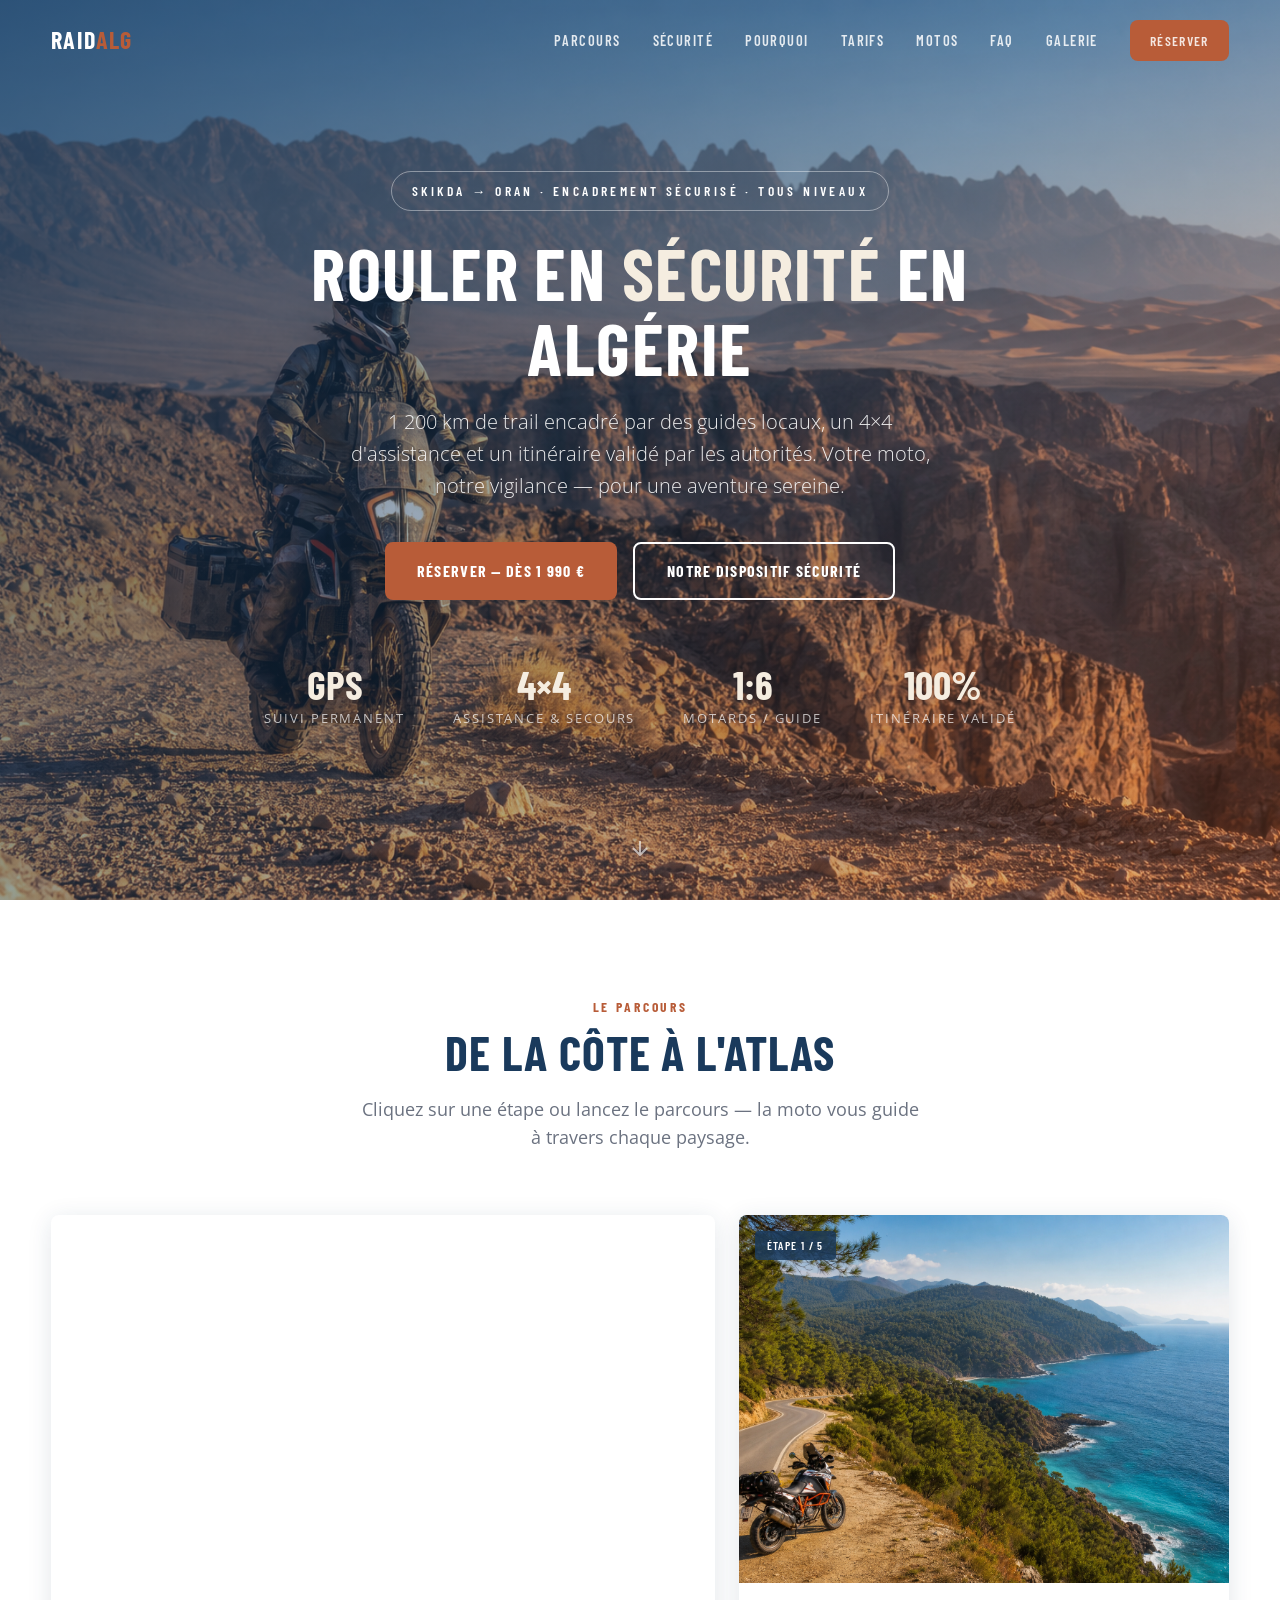
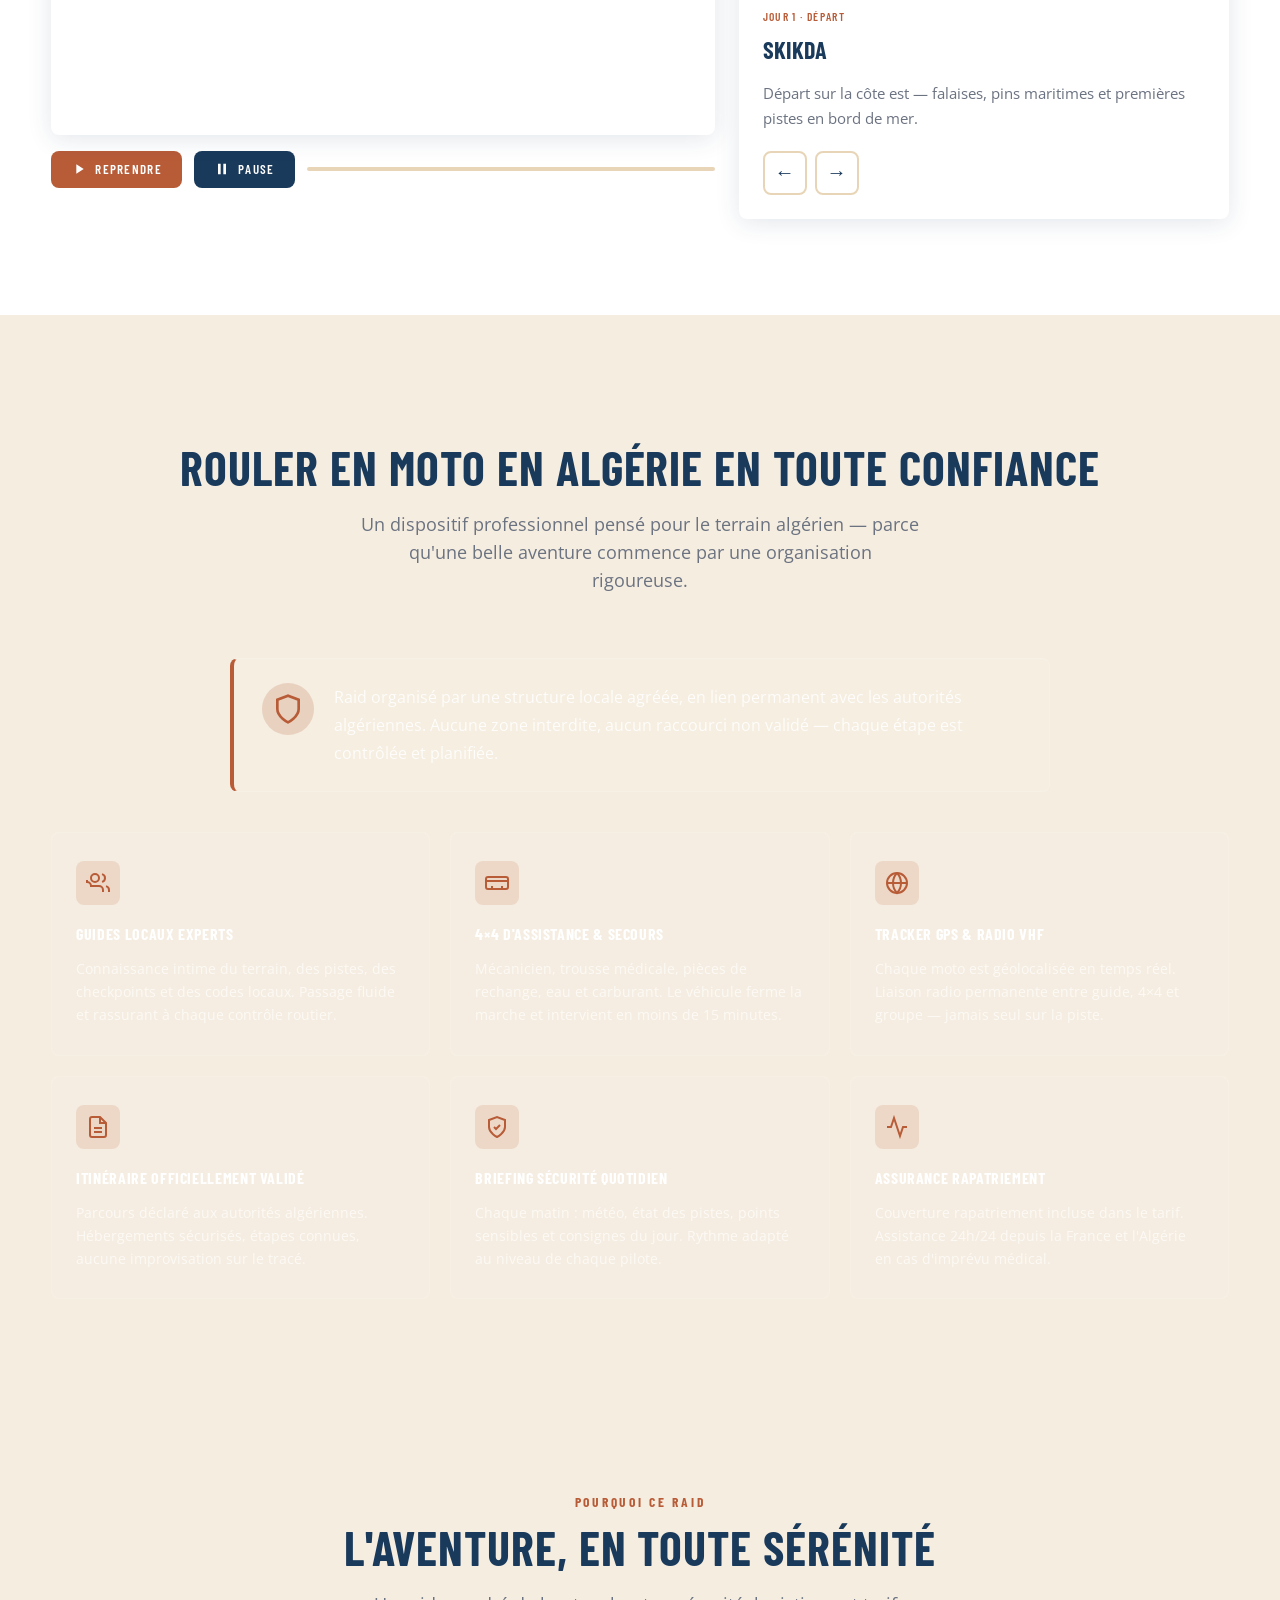
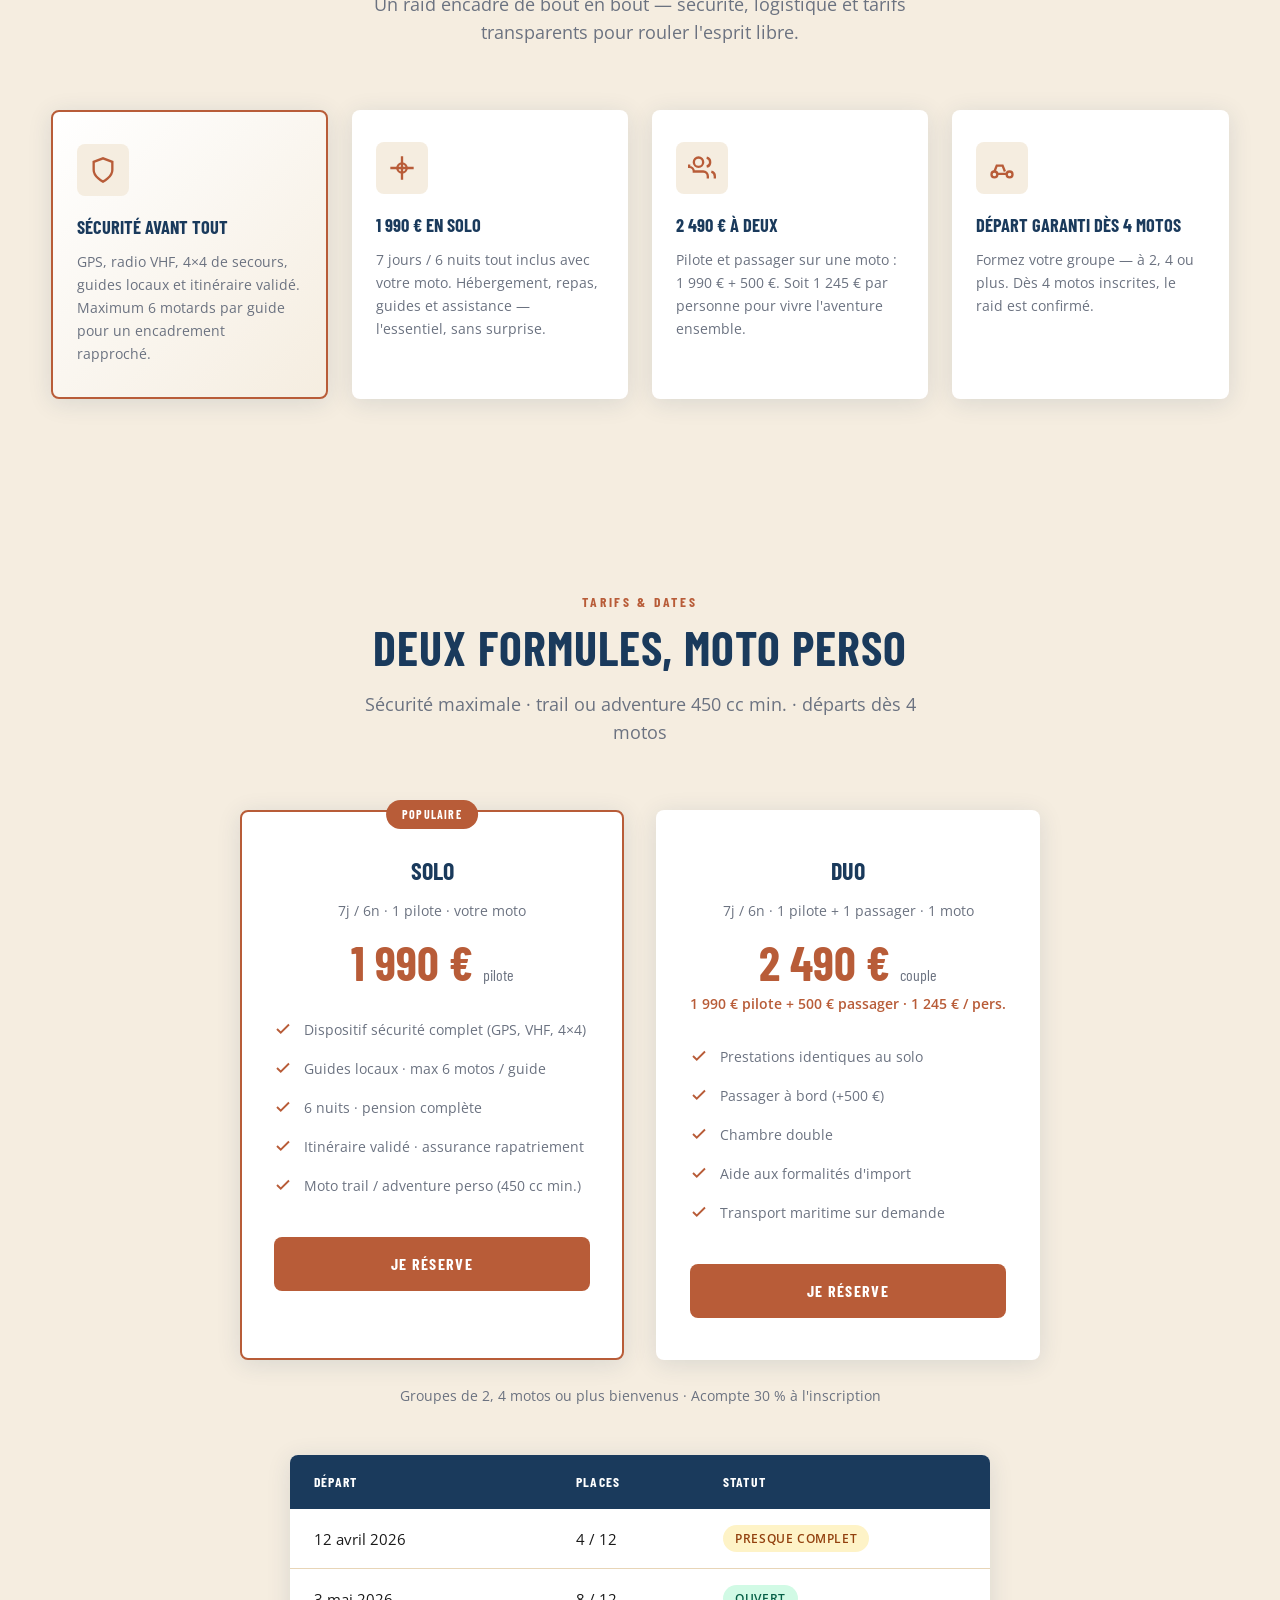
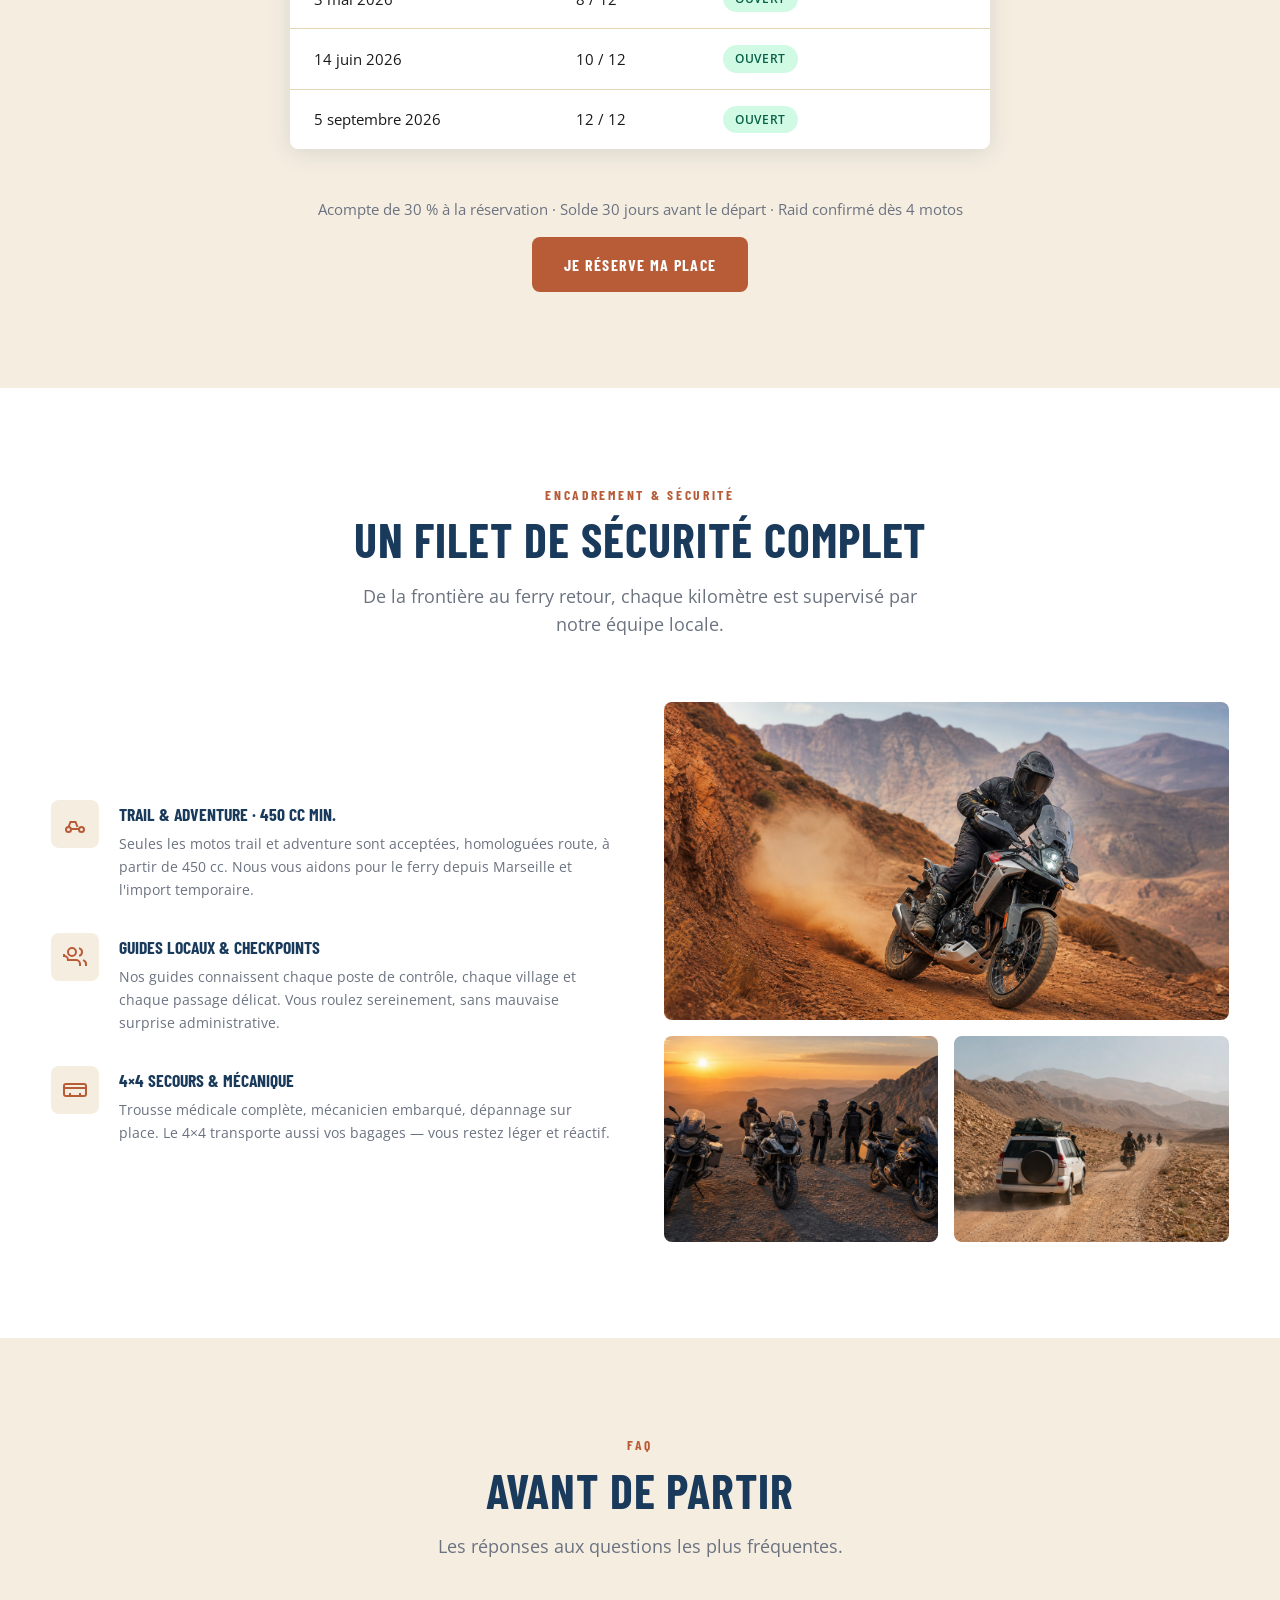
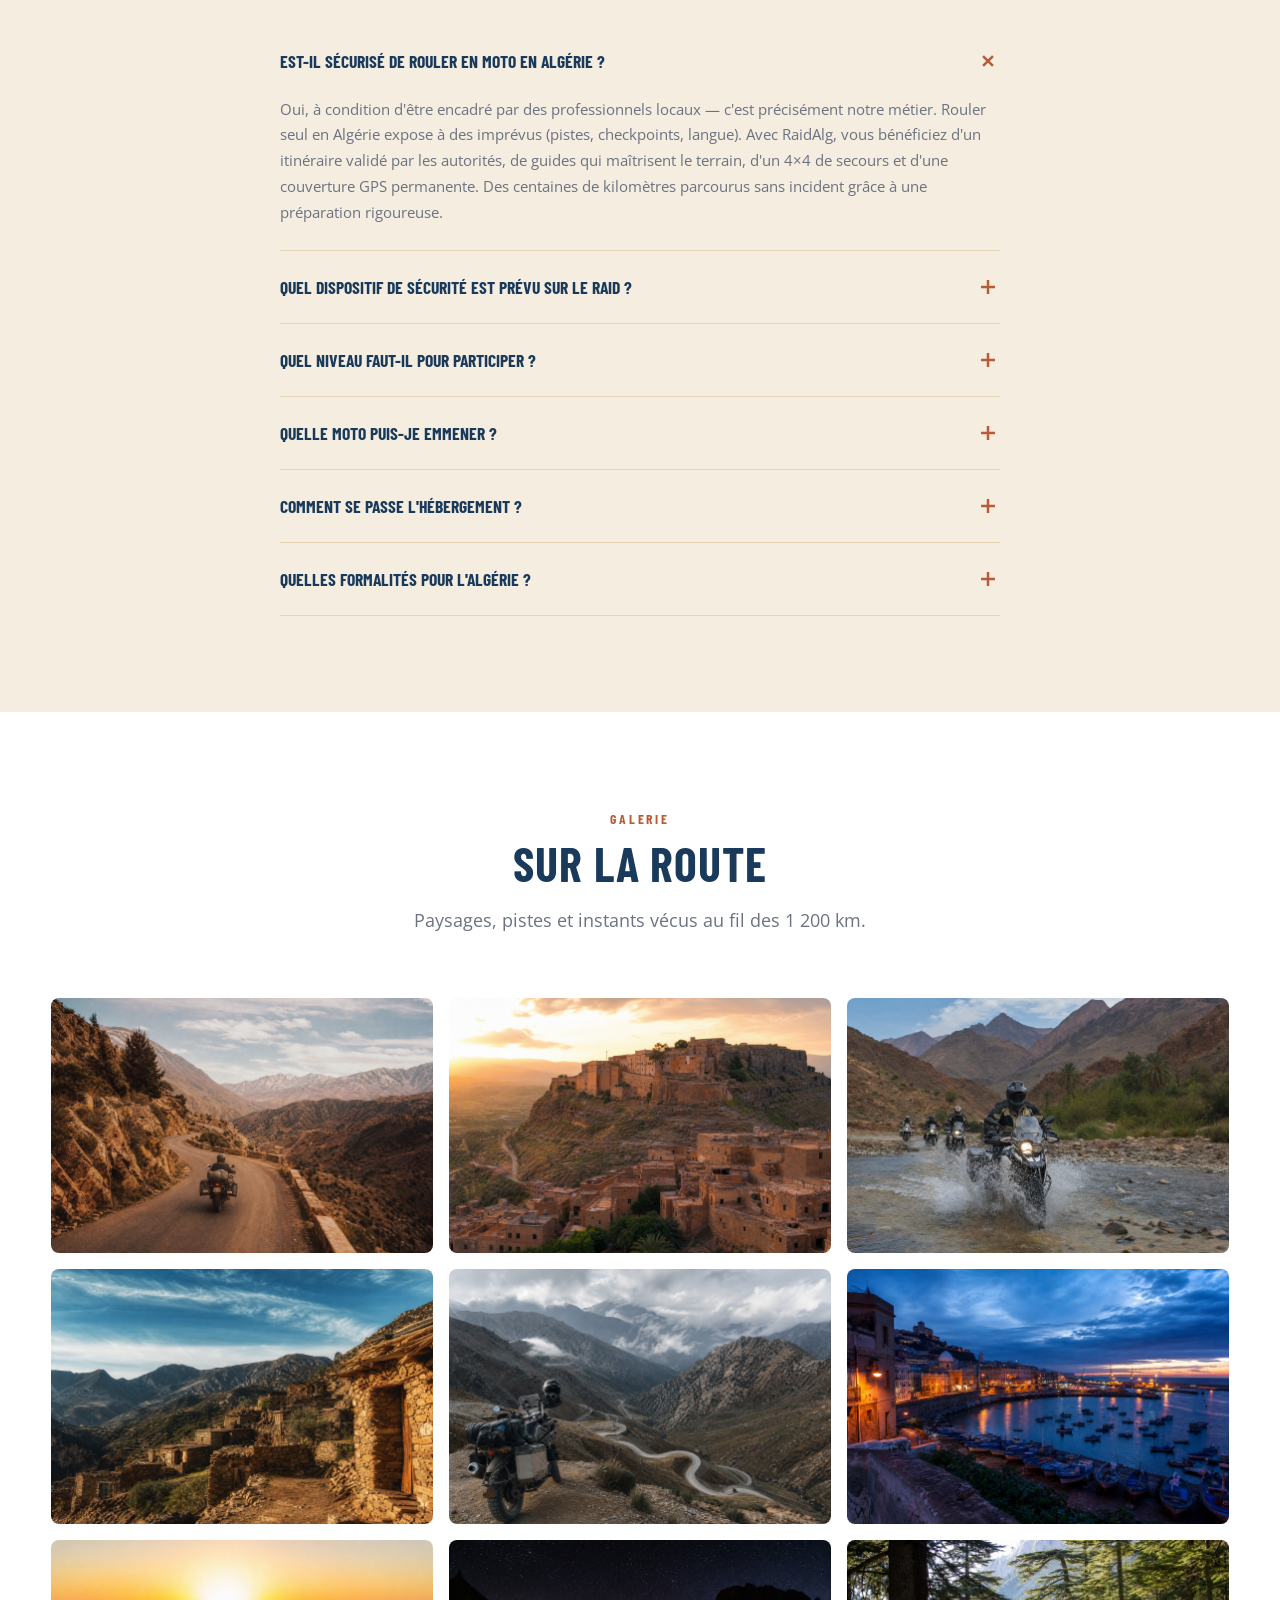
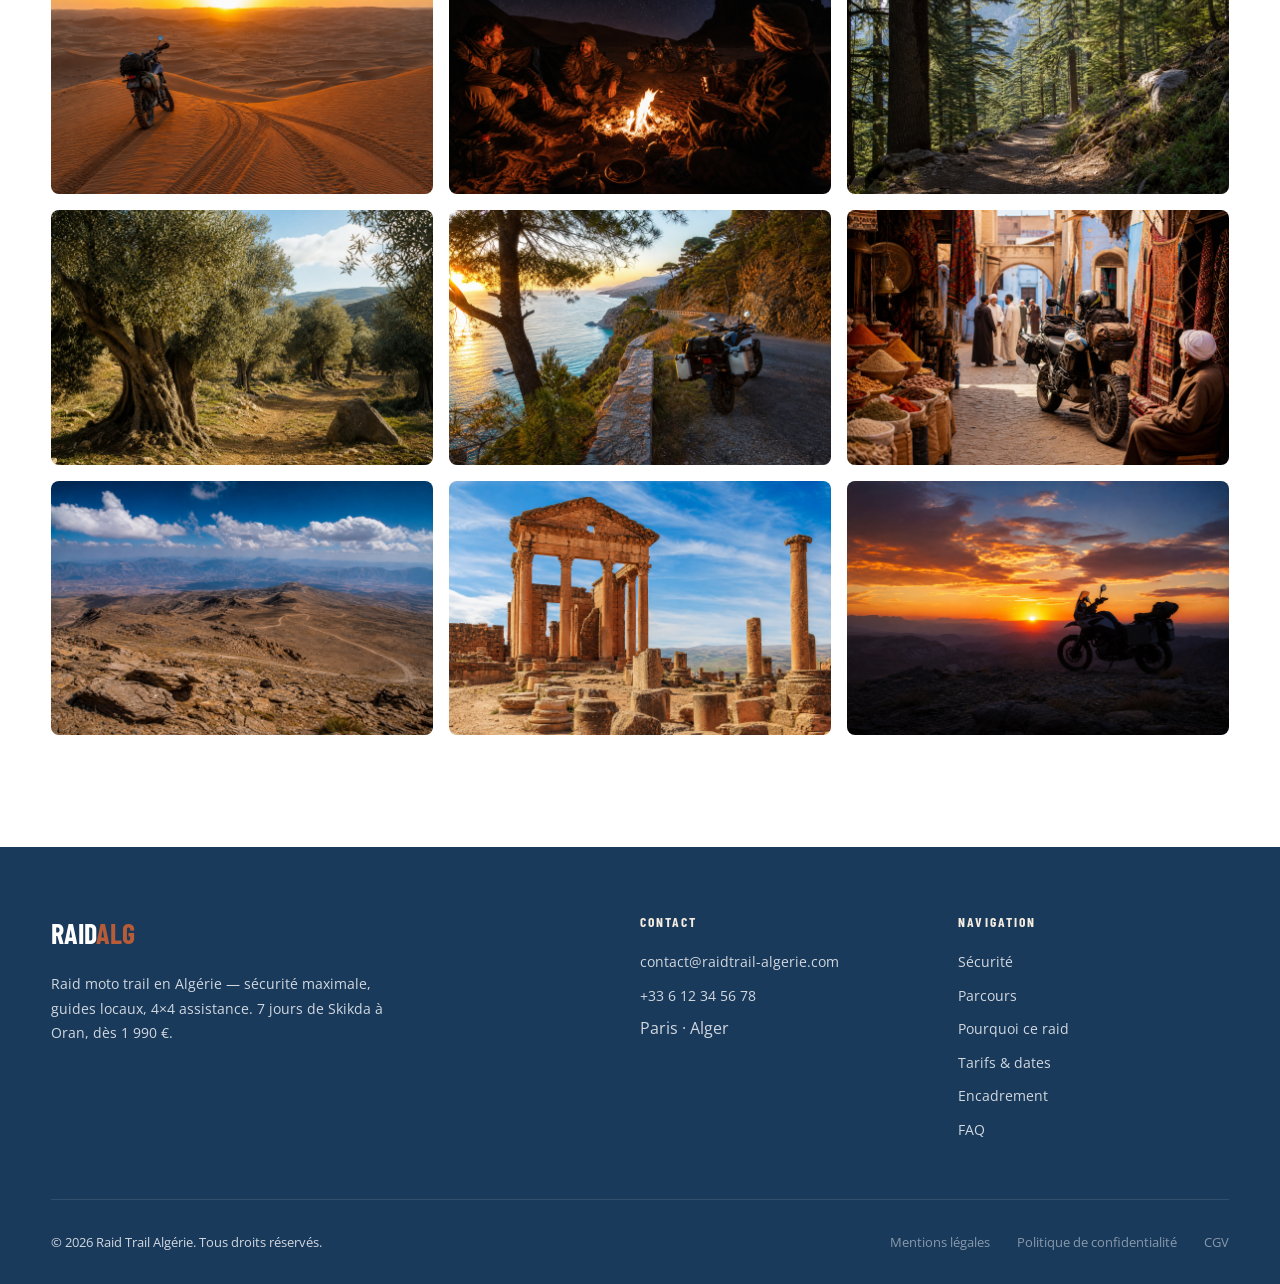
==== index.html @ 044ec974 "Mettre la sécurité moto en Algérie au centre du site. Section dédiée, hero recentré, FAQ sécurité et" ====
<!DOCTYPE html>
<html lang="fr">
<head>
  <meta charset="UTF-8">
  <meta name="viewport" content="width=device-width, initial-scale=1.0">
  <meta name="description" content="Raid moto trail en Algérie — sécurité maximale : guides locaux, 4×4 assistance, GPS, itinéraire validé. Skikda à Oran, moto perso dès 450 cc. Dès 1 990 €.">
  <title>Raid Trail Algérie — Sécurisé · Skikda à Oran</title>

  <link rel="preconnect" href="https://fonts.googleapis.com">
  <link rel="preconnect" href="https://fonts.gstatic.com" crossorigin>
  <link href="https://fonts.googleapis.com/css2?family=Barlow+Condensed:wght@600;700&family=Open+Sans:wght@300;400;600&display=swap" rel="stylesheet">

  <link rel="preload" as="image" href="images/hero.jpg">

  <link rel="stylesheet" href="https://unpkg.com/leaflet@1.9.4/dist/leaflet.css" integrity="sha256-p4NxAoJBhIIN+hmNHrzRCf9tD/miZyoHS5obTRR9BMY=" crossorigin="">
  <link rel="stylesheet" href="css/style.css">
</head>
<body>

  <!-- Navigation -->
  <nav class="nav" id="nav">
    <div class="container nav-inner">
      <a href="#" class="nav-logo">Raid<span>Alg</span></a>
      <button class="nav-toggle" id="navToggle" aria-label="Menu">
        <span></span><span></span><span></span>
      </button>
      <ul class="nav-links" id="navLinks">
        <li><a href="#parcours">Parcours</a></li>
        <li><a href="#securite">Sécurité</a></li>
        <li><a href="#pourquoi">Pourquoi</a></li>
        <li><a href="#tarifs">Tarifs</a></li>
        <li><a href="#motos">Motos</a></li>
        <li><a href="#faq">FAQ</a></li>
        <li><a href="#inspirations">Galerie</a></li>
        <li><a href="#tarifs" class="btn btn-primary" style="padding:0.6rem 1.25rem;font-size:0.85rem">Réserver</a></li>
      </ul>
    </div>
  </nav>

  <!-- Hero -->
  <header class="hero" id="hero">
    <div class="hero-bg">
      <img src="images/hero.jpg" alt="Moto trail sur une piste en Algérie, montagnes et ciel ouvert" width="1920" height="1080" fetchpriority="high">
      <div class="hero-overlay"></div>
    </div>
    <div class="hero-content">
      <span class="hero-badge">Skikda → Oran · Encadrement sécurisé · Tous niveaux</span>
      <h1 class="hero-title">Rouler en <em>sécurité</em> en Algérie</h1>
      <p class="hero-desc">1 200 km de trail encadré par des guides locaux, un 4×4 d'assistance et un itinéraire validé par les autorités. Votre moto, notre vigilance — pour une aventure sereine.</p>
      <div class="hero-cta">
        <a href="#tarifs" class="btn btn-primary">Réserver — dès 1 990 €</a>
        <a href="#securite" class="btn btn-outline">Notre dispositif sécurité</a>
      </div>
      <div class="hero-stats">
        <div class="hero-stat">
          <div class="hero-stat-value">GPS</div>
          <div class="hero-stat-label">Suivi permanent</div>
        </div>
        <div class="hero-stat">
          <div class="hero-stat-value">4×4</div>
          <div class="hero-stat-label">Assistance & secours</div>
        </div>
        <div class="hero-stat">
          <div class="hero-stat-value">1:6</div>
          <div class="hero-stat-label">Motards / guide</div>
        </div>
        <div class="hero-stat">
          <div class="hero-stat-value">100%</div>
          <div class="hero-stat-label">Itinéraire validé</div>
        </div>
      </div>
    </div>
    <a href="#parcours" class="hero-scroll" aria-label="Défiler">
      <svg width="24" height="24" viewBox="0 0 24 24" fill="none" stroke="white" stroke-width="2"><path d="M12 5v14M5 12l7 7 7-7"/></svg>
    </a>
  </header>

  <!-- Parcours -->
  <section id="parcours">
    <div class="container">
      <div class="section-header">
        <p class="section-label">Le parcours</p>
        <h2 class="section-title">De la côte à l'Atlas</h2>
        <p class="section-subtitle">Cliquez sur une étape ou lancez le parcours — la moto vous guide à travers chaque paysage.</p>
      </div>

      <div class="journey-interactive">
        <div class="journey-map-wrap">
          <div id="map" role="application" aria-label="Carte interactive du raid — cliquez sur une étape pour voir le paysage"></div>
          <div class="journey-toolbar">
            <button type="button" class="journey-btn" id="journeyPlay" hidden aria-label="Reprendre le parcours">
              <svg width="16" height="16" viewBox="0 0 24 24" fill="currentColor"><path d="M8 5v14l11-7z"/></svg>
              Reprendre
            </button>
            <button type="button" class="journey-btn journey-btn-secondary" id="journeyPause" aria-label="Mettre en pause">
              <svg width="16" height="16" viewBox="0 0 24 24" fill="currentColor"><path d="M6 4h4v16H6zM14 4h4v16h-4z"/></svg>
              Pause
            </button>
            <div class="journey-progress" aria-hidden="true">
              <div class="journey-progress-bar" id="journeyProgressBar"></div>
            </div>
          </div>
          <div class="journey-timeline" id="journeyTimeline" role="tablist" aria-label="Étapes du parcours"></div>
        </div>

        <aside class="journey-preview" id="journeyPreview" aria-live="polite">
          <div class="journey-preview-image">
            <img id="previewImg" src="images/route-skikda.jpg" alt="Côte de Skikda" width="600" height="400">
            <span class="journey-preview-step" id="previewStep">Étape 1 / 5</span>
          </div>
          <div class="journey-preview-body">
            <p class="journey-preview-tag" id="previewTag">Jour 1 · Départ</p>
            <h3 class="journey-preview-title" id="previewTitle">Skikda</h3>
            <p class="journey-preview-desc" id="previewDesc">Départ sur la côte est — falaises, pins maritimes et premières pistes en bord de mer.</p>
            <div class="journey-preview-nav">
              <button type="button" class="journey-nav-btn" id="prevStage" aria-label="Étape précédente">←</button>
              <button type="button" class="journey-nav-btn" id="nextStage" aria-label="Étape suivante">→</button>
            </div>
          </div>
        </aside>
      </div>
    </div>
  </section>

  <!-- Sécurité -->
  <section id="securite" class="security-section">
    <div class="container">
      <div class="section-header">
        <p class="section-label">Votre sécurité, notre priorité</p>
        <h2 class="section-title section-title-light">Rouler en moto en Algérie en toute confiance</h2>
        <p class="section-subtitle section-subtitle-light">Un dispositif professionnel pensé pour le terrain algérien — parce qu'une belle aventure commence par une organisation rigoureuse.</p>
      </div>

      <div class="security-banner">
        <div class="security-banner-icon">
          <svg width="32" height="32" viewBox="0 0 24 24" fill="none" stroke="currentColor" stroke-width="2"><path d="M12 22s8-4 8-10V5l-8-3-8 3v7c0 6 8 10 8 10z"/></svg>
        </div>
        <p>Raid organisé par une structure locale agréée, en lien permanent avec les autorités algériennes. Aucune zone interdite, aucun raccourci non validé — chaque étape est contrôlée et planifiée.</p>
      </div>

      <div class="security-grid">
        <div class="security-card">
          <div class="security-card-icon">
            <svg width="24" height="24" viewBox="0 0 24 24" fill="none" stroke="currentColor" stroke-width="2"><path d="M17 21v-2a4 4 0 00-4-4H5a4 4 0 00-4-4v-2"/><circle cx="9" cy="7" r="4"/><path d="M23 21v-2a4 4 0 00-3-3.87M16 3.13a4 4 0 010 7.75"/></svg>
          </div>
          <h3>Guides locaux experts</h3>
          <p>Connaissance intime du terrain, des pistes, des checkpoints et des codes locaux. Passage fluide et rassurant à chaque contrôle routier.</p>
        </div>
        <div class="security-card">
          <div class="security-card-icon">
            <svg width="24" height="24" viewBox="0 0 24 24" fill="none" stroke="currentColor" stroke-width="2"><rect x="1" y="6" width="22" height="12" rx="2"/><path d="M1 10h22M6 16h2M16 16h2"/></svg>
          </div>
          <h3>4×4 d'assistance & secours</h3>
          <p>Mécanicien, trousse médicale, pièces de rechange, eau et carburant. Le véhicule ferme la marche et intervient en moins de 15 minutes.</p>
        </div>
        <div class="security-card">
          <div class="security-card-icon">
            <svg width="24" height="24" viewBox="0 0 24 24" fill="none" stroke="currentColor" stroke-width="2"><circle cx="12" cy="12" r="10"/><path d="M12 2a14.5 14.5 0 000 20 14.5 14.5 0 000-20M2 12h20"/></svg>
          </div>
          <h3>Tracker GPS & radio VHF</h3>
          <p>Chaque moto est géolocalisée en temps réel. Liaison radio permanente entre guide, 4×4 et groupe — jamais seul sur la piste.</p>
        </div>
        <div class="security-card">
          <div class="security-card-icon">
            <svg width="24" height="24" viewBox="0 0 24 24" fill="none" stroke="currentColor" stroke-width="2"><path d="M14 2H6a2 2 0 00-2 2v16a2 2 0 002 2h12a2 2 0 002-2V8z"/><polyline points="14 2 14 8 20 8"/><line x1="16" y1="13" x2="8" y2="13"/><line x1="16" y1="17" x2="8" y2="17"/></svg>
          </div>
          <h3>Itinéraire officiellement validé</h3>
          <p>Parcours déclaré aux autorités algériennes. Hébergements sécurisés, étapes connues, aucune improvisation sur le tracé.</p>
        </div>
        <div class="security-card">
          <div class="security-card-icon">
            <svg width="24" height="24" viewBox="0 0 24 24" fill="none" stroke="currentColor" stroke-width="2"><path d="M12 22s8-4 8-10V5l-8-3-8 3v7c0 6 8 10 8 10z"/><path d="M9 12l2 2 4-4"/></svg>
          </div>
          <h3>Briefing sécurité quotidien</h3>
          <p>Chaque matin : météo, état des pistes, points sensibles et consignes du jour. Rythme adapté au niveau de chaque pilote.</p>
        </div>
        <div class="security-card">
          <div class="security-card-icon">
            <svg width="24" height="24" viewBox="0 0 24 24" fill="none" stroke="currentColor" stroke-width="2"><path d="M22 12h-4l-3 9L9 3l-3 9H2"/></svg>
          </div>
          <h3>Assurance rapatriement</h3>
          <p>Couverture rapatriement incluse dans le tarif. Assistance 24h/24 depuis la France et l'Algérie en cas d'imprévu médical.</p>
        </div>
      </div>
    </div>
  </section>

  <!-- Pourquoi l'Algérie -->
  <section id="pourquoi">
    <div class="container">
      <div class="section-header">
        <p class="section-label">Pourquoi ce raid</p>
        <h2 class="section-title">L'aventure, en toute sérénité</h2>
        <p class="section-subtitle">Un raid encadré de bout en bout — sécurité, logistique et tarifs transparents pour rouler l'esprit libre.</p>
      </div>

      <div class="value-grid">
        <div class="value-card value-card-highlight">
          <div class="value-icon">
            <svg width="28" height="28" viewBox="0 0 24 24" fill="none" stroke="currentColor" stroke-width="2"><path d="M12 22s8-4 8-10V5l-8-3-8 3v7c0 6 8 10 8 10z"/></svg>
          </div>
          <h3>Sécurité avant tout</h3>
          <p>GPS, radio VHF, 4×4 de secours, guides locaux et itinéraire validé. Maximum 6 motards par guide pour un encadrement rapproché.</p>
        </div>
        <div class="value-card">
          <div class="value-icon">
            <svg width="28" height="28" viewBox="0 0 24 24" fill="none" stroke="currentColor" stroke-width="2"><path d="M12 2v20M2 12h20"/><circle cx="12" cy="12" r="4"/></svg>
          </div>
          <h3>1 990 € en solo</h3>
          <p>7 jours / 6 nuits tout inclus avec votre moto. Hébergement, repas, guides et assistance — l'essentiel, sans surprise.</p>
        </div>
        <div class="value-card">
          <div class="value-icon">
            <svg width="28" height="28" viewBox="0 0 24 24" fill="none" stroke="currentColor" stroke-width="2"><path d="M17 21v-2a4 4 0 00-4-4H5a4 4 0 00-4-4v-2"/><circle cx="9" cy="7" r="4"/><path d="M23 21v-2a4 4 0 00-3-3.87M16 3.13a4 4 0 010 7.75"/></svg>
          </div>
          <h3>2 490 € à deux</h3>
          <p>Pilote et passager sur une moto : 1 990 € + 500 €. Soit 1 245 € par personne pour vivre l'aventure ensemble.</p>
        </div>
        <div class="value-card">
          <div class="value-icon">
            <svg width="28" height="28" viewBox="0 0 24 24" fill="none" stroke="currentColor" stroke-width="2"><circle cx="5.5" cy="17.5" r="2.5"/><circle cx="18.5" cy="17.5" r="2.5"/><path d="M8 17h8M5.5 15l2-5h5l2 5"/></svg>
          </div>
          <h3>Départ garanti dès 4 motos</h3>
          <p>Formez votre groupe — à 2, 4 ou plus. Dès 4 motos inscrites, le raid est confirmé.</p>
        </div>
      </div>
    </div>
  </section>

  <!-- Tarifs & Dates -->
  <section id="tarifs">
    <div class="container">
      <div class="section-header">
        <p class="section-label">Tarifs & dates</p>
        <h2 class="section-title">Deux formules, moto perso</h2>
        <p class="section-subtitle">Sécurité maximale · trail ou adventure 450 cc min. · départs dès 4 motos</p>
      </div>

      <div class="pricing-cards">
        <div class="pricing-card featured">
          <h3>Solo</h3>
          <p style="color:var(--gray);font-size:0.9rem">7j / 6n · 1 pilote · votre moto</p>
          <div class="pricing-price">1 990 € <small>pilote</small></div>
          <ul class="pricing-includes">
            <li><svg width="18" height="18" viewBox="0 0 24 24" fill="none" stroke="currentColor" stroke-width="2.5"><path d="M20 6L9 17l-5-5"/></svg>Dispositif sécurité complet (GPS, VHF, 4×4)</li>
            <li><svg width="18" height="18" viewBox="0 0 24 24" fill="none" stroke="currentColor" stroke-width="2.5"><path d="M20 6L9 17l-5-5"/></svg>Guides locaux · max 6 motos / guide</li>
            <li><svg width="18" height="18" viewBox="0 0 24 24" fill="none" stroke="currentColor" stroke-width="2.5"><path d="M20 6L9 17l-5-5"/></svg>6 nuits · pension complète</li>
            <li><svg width="18" height="18" viewBox="0 0 24 24" fill="none" stroke="currentColor" stroke-width="2.5"><path d="M20 6L9 17l-5-5"/></svg>Itinéraire validé · assurance rapatriement</li>
            <li><svg width="18" height="18" viewBox="0 0 24 24" fill="none" stroke="currentColor" stroke-width="2.5"><path d="M20 6L9 17l-5-5"/></svg>Moto trail / adventure perso (450 cc min.)</li>
          </ul>
          <a href="mailto:contact@raidtrail-algerie.com?subject=Réservation Solo — 1 990 €" class="btn btn-primary" style="width:100%">Je réserve</a>
        </div>
        <div class="pricing-card">
          <h3>Duo</h3>
          <p style="color:var(--gray);font-size:0.9rem">7j / 6n · 1 pilote + 1 passager · 1 moto</p>
          <div class="pricing-price">2 490 € <small>couple</small></div>
          <p class="pricing-detail">1 990 € pilote + 500 € passager · 1 245 € / pers.</p>
          <ul class="pricing-includes">
            <li><svg width="18" height="18" viewBox="0 0 24 24" fill="none" stroke="currentColor" stroke-width="2.5"><path d="M20 6L9 17l-5-5"/></svg>Prestations identiques au solo</li>
            <li><svg width="18" height="18" viewBox="0 0 24 24" fill="none" stroke="currentColor" stroke-width="2.5"><path d="M20 6L9 17l-5-5"/></svg>Passager à bord (+500 €)</li>
            <li><svg width="18" height="18" viewBox="0 0 24 24" fill="none" stroke="currentColor" stroke-width="2.5"><path d="M20 6L9 17l-5-5"/></svg>Chambre double</li>
            <li><svg width="18" height="18" viewBox="0 0 24 24" fill="none" stroke="currentColor" stroke-width="2.5"><path d="M20 6L9 17l-5-5"/></svg>Aide aux formalités d'import</li>
            <li><svg width="18" height="18" viewBox="0 0 24 24" fill="none" stroke="currentColor" stroke-width="2.5"><path d="M20 6L9 17l-5-5"/></svg>Transport maritime sur demande</li>
          </ul>
          <a href="mailto:contact@raidtrail-algerie.com?subject=Réservation Duo — 2 490 €" class="btn btn-primary" style="width:100%">Je réserve</a>
        </div>
      </div>

      <p style="text-align:center;color:var(--gray);font-size:0.9rem;margin-top:1.5rem">Groupes de 2, 4 motos ou plus bienvenus · Acompte 30 % à l'inscription</p>

      <table class="dates-table">
        <thead>
          <tr>
            <th>Départ</th>
            <th>Places</th>
            <th>Statut</th>
          </tr>
        </thead>
        <tbody>
          <tr>
            <td>12 avril 2026</td>
            <td>4 / 12</td>
            <td><span class="status status-limited">Presque complet</span></td>
          </tr>
          <tr>
            <td>3 mai 2026</td>
            <td>8 / 12</td>
            <td><span class="status status-open">Ouvert</span></td>
          </tr>
          <tr>
            <td>14 juin 2026</td>
            <td>10 / 12</td>
            <td><span class="status status-open">Ouvert</span></td>
          </tr>
          <tr>
            <td>5 septembre 2026</td>
            <td>12 / 12</td>
            <td><span class="status status-open">Ouvert</span></td>
          </tr>
        </tbody>
      </table>

      <div class="pricing-cta">
        <p style="color:var(--gray);margin-bottom:1rem;font-size:0.95rem">Acompte de 30 % à la réservation · Solde 30 jours avant le départ · Raid confirmé dès 4 motos</p>
        <a href="mailto:contact@raidtrail-algerie.com?subject=Réservation Raid Trail Algérie" class="btn btn-primary">Je réserve ma place</a>
      </div>
    </div>
  </section>

  <!-- Motos & Assistance -->
  <section id="motos">
    <div class="container">
      <div class="section-header">
        <p class="section-label">Encadrement & sécurité</p>
        <h2 class="section-title">Un filet de sécurité complet</h2>
        <p class="section-subtitle">De la frontière au ferry retour, chaque kilomètre est supervisé par notre équipe locale.</p>
      </div>

      <div class="motos-grid">
        <div class="motos-features">
          <div class="moto-feature">
            <div class="moto-feature-icon">
              <svg width="24" height="24" viewBox="0 0 24 24" fill="none" stroke="currentColor" stroke-width="2"><circle cx="5.5" cy="17.5" r="2.5"/><circle cx="18.5" cy="17.5" r="2.5"/><path d="M8 17h8M5.5 15l2-5h5l2 5"/></svg>
            </div>
            <div>
              <h3>Trail & adventure · 450 cc min.</h3>
              <p>Seules les motos trail et adventure sont acceptées, homologuées route, à partir de 450 cc. Nous vous aidons pour le ferry depuis Marseille et l'import temporaire.</p>
            </div>
          </div>
          <div class="moto-feature">
            <div class="moto-feature-icon">
              <svg width="24" height="24" viewBox="0 0 24 24" fill="none" stroke="currentColor" stroke-width="2"><path d="M17 21v-2a4 4 0 00-4-4H5a4 4 0 00-4-4v-2"/><circle cx="9" cy="7" r="4"/><path d="M23 21v-2a4 4 0 00-3-3.87M16 3.13a4 4 0 010 7.75"/></svg>
            </div>
            <div>
              <h3>Guides locaux & checkpoints</h3>
              <p>Nos guides connaissent chaque poste de contrôle, chaque village et chaque passage délicat. Vous roulez sereinement, sans mauvaise surprise administrative.</p>
            </div>
          </div>
          <div class="moto-feature">
            <div class="moto-feature-icon">
              <svg width="24" height="24" viewBox="0 0 24 24" fill="none" stroke="currentColor" stroke-width="2"><rect x="1" y="6" width="22" height="12" rx="2"/><path d="M1 10h22M6 16h2M16 16h2"/></svg>
            </div>
            <div>
              <h3>4×4 secours & mécanique</h3>
              <p>Trousse médicale complète, mécanicien embarqué, dépannage sur place. Le 4×4 transporte aussi vos bagages — vous restez léger et réactif.</p>
            </div>
          </div>
        </div>
        <div class="motos-photos">
          <img src="images/moto-action-1.jpg" alt="Moto trail sur une piste de montagne en Algérie" loading="lazy" width="600" height="338">
          <img src="images/moto-action-2.jpg" alt="Groupe de motards sur un col panoramique" loading="lazy" width="300" height="225">
          <img src="images/moto-support.jpg" alt="Véhicule 4×4 d'assistance sur une piste" loading="lazy" width="300" height="225">
        </div>
      </div>
    </div>
  </section>

  <!-- FAQ -->
  <section id="faq">
    <div class="container">
      <div class="section-header">
        <p class="section-label">FAQ</p>
        <h2 class="section-title">Avant de partir</h2>
        <p class="section-subtitle">Les réponses aux questions les plus fréquentes.</p>
      </div>

      <div class="faq-list">
        <div class="faq-item open">
          <button class="faq-question" aria-expanded="true">
            Est-il sécurisé de rouler en moto en Algérie ?
            <svg class="faq-icon" viewBox="0 0 24 24" fill="none" stroke="currentColor" stroke-width="2.5"><path d="M12 5v14M5 12h14"/></svg>
          </button>
          <div class="faq-answer">
            <p>Oui, à condition d'être encadré par des professionnels locaux — c'est précisément notre métier. Rouler seul en Algérie expose à des imprévus (pistes, checkpoints, langue). Avec RaidAlg, vous bénéficiez d'un itinéraire validé par les autorités, de guides qui maîtrisent le terrain, d'un 4×4 de secours et d'une couverture GPS permanente. Des centaines de kilomètres parcourus sans incident grâce à une préparation rigoureuse.</p>
          </div>
        </div>
        <div class="faq-item">
          <button class="faq-question" aria-expanded="false">
            Quel dispositif de sécurité est prévu sur le raid ?
            <svg class="faq-icon" viewBox="0 0 24 24" fill="none" stroke="currentColor" stroke-width="2.5"><path d="M12 5v14M5 12h14"/></svg>
          </button>
          <div class="faq-answer">
            <p>Tracker GPS sur chaque moto, radio VHF, trousse de secours complète et mécanicien à bord du 4×4. Briefing sécurité chaque matin (météo, pistes, consignes). Ratio maximum de 6 motards par guide. Itinéraire déclaré aux autorités algériennes. Assurance rapatriement incluse. Assistance 24h/24 France & Algérie.</p>
          </div>
        </div>
        <div class="faq-item">
          <button class="faq-question" aria-expanded="false">
            Quel niveau faut-il pour participer ?
            <svg class="faq-icon" viewBox="0 0 24 24" fill="none" stroke="currentColor" stroke-width="2.5"><path d="M12 5v14M5 12h14"/></svg>
          </button>
          <div class="faq-answer">
            <p>Le raid est ouvert à tous les niveaux. Permis A ou A2 requis. Les débutants roulent à leur rythme avec un encadrement renforcé ; les pilotes confirmés profitent des sections les plus sportives. Briefing sécurité chaque matin.</p>
          </div>
        </div>
        <div class="faq-item">
          <button class="faq-question" aria-expanded="false">
            Quelle moto puis-je emmener ?
            <svg class="faq-icon" viewBox="0 0 24 24" fill="none" stroke="currentColor" stroke-width="2.5"><path d="M12 5v14M5 12h14"/></svg>
          </button>
          <div class="faq-answer">
            <p>Trail ou adventure uniquement, 450 cc minimum, homologuée route. Roadster, custom et autres catégories ne sont pas acceptés. Nous vous accompagnons pour le transport maritime et les formalités d'import temporaire.</p>
          </div>
        </div>
        <div class="faq-item">
          <button class="faq-question" aria-expanded="false">
            Comment se passe l'hébergement ?
            <svg class="faq-icon" viewBox="0 0 24 24" fill="none" stroke="currentColor" stroke-width="2.5"><path d="M12 5v14M5 12h14"/></svg>
          </button>
          <div class="faq-answer">
            <p>Hôtels confortables en ville, gîte de montagne au Djurdjura et une nuit en bivouac organisé. Chambres en double (single possible, supplément). Pension complète incluse.</p>
          </div>
        </div>
        <div class="faq-item">
          <button class="faq-question" aria-expanded="false">
            Quelles formalités pour l'Algérie ?
            <svg class="faq-icon" viewBox="0 0 24 24" fill="none" stroke="currentColor" stroke-width="2.5"><path d="M12 5v14M5 12h14"/></svg>
          </button>
          <div class="faq-answer">
            <p>Passeport valide 6 mois, visa touristique (nous fournissons la lettre d'invitation), permis moto + permis international. Nous vous guidons pas à pas dans toutes les démarches.</p>
          </div>
        </div>
      </div>
    </div>
  </section>

  <!-- Inspirations / Gallery -->
  <section id="inspirations">
    <div class="container">
      <div class="section-header">
        <p class="section-label">Galerie</p>
        <h2 class="section-title">Sur la route</h2>
        <p class="section-subtitle">Paysages, pistes et instants vécus au fil des 1 200 km.</p>
      </div>

      <div class="gallery-grid" id="gallery">
        <div class="gallery-item"><img src="images/gallery-01.jpg" alt="Route de montagne serpentant en Algérie" loading="lazy" width="400" height="300"></div>
        <div class="gallery-item"><img src="images/gallery-02.jpg" alt="Village de montagne aux toits de pierre" loading="lazy" width="400" height="500"></div>
        <div class="gallery-item"><img src="images/gallery-03.jpg" alt="Dunes dorées au lever du soleil" loading="lazy" width="400" height="350"></div>
        <div class="gallery-item"><img src="images/gallery-04.jpg" alt="Oliveraie et chemin de terre" loading="lazy" width="400" height="280"></div>
        <div class="gallery-item"><img src="images/gallery-05.jpg" alt="Plateau vaste et ciel ouvert" loading="lazy" width="400" height="320"></div>
        <div class="gallery-item"><img src="images/gallery-06.jpg" alt="Kasbah ancienne sur les hauteurs" loading="lazy" width="400" height="450"></div>
        <div class="gallery-item"><img src="images/gallery-07.jpg" alt="Col de montagne dans la brume" loading="lazy" width="400" height="300"></div>
        <div class="gallery-item"><img src="images/gallery-08.jpg" alt="Bivouac sous un ciel étoilé" loading="lazy" width="400" height="380"></div>
        <div class="gallery-item"><img src="images/gallery-09.jpg" alt="Falaises côtières près de Skikda" loading="lazy" width="400" height="290"></div>
        <div class="gallery-item"><img src="images/gallery-10.jpg" alt="Ruines antiques en lumière dorée" loading="lazy" width="400" height="340"></div>
        <div class="gallery-item"><img src="images/gallery-11.jpg" alt="Moto traversant un gué de montagne" loading="lazy" width="400" height="360"></div>
        <div class="gallery-item"><img src="images/gallery-12.jpg" alt="Port d'Oran au crépuscule" loading="lazy" width="400" height="310"></div>
        <div class="gallery-item"><img src="images/gallery-13.jpg" alt="Forêt de cèdres du Djurdjura" loading="lazy" width="400" height="400"></div>
        <div class="gallery-item"><img src="images/gallery-14.jpg" alt="Ruelle animée d'un souk algérien" loading="lazy" width="400" height="330"></div>
        <div class="gallery-item"><img src="images/gallery-15.jpg" alt="Silhouette de moto face au coucher de soleil" loading="lazy" width="400" height="370"></div>
      </div>
    </div>
  </section>

  <!-- Lightbox -->
  <div class="lightbox" id="lightbox" role="dialog" aria-label="Galerie photo">
    <button class="lightbox-close" id="lightboxClose" aria-label="Fermer">&times;</button>
    <button class="lightbox-nav lightbox-prev" id="lightboxPrev" aria-label="Précédent">&#8249;</button>
    <img src="" alt="" id="lightboxImg">
    <button class="lightbox-nav lightbox-next" id="lightboxNext" aria-label="Suivant">&#8250;</button>
  </div>

  <!-- Footer -->
  <footer class="footer">
    <div class="container">
      <div class="footer-grid">
        <div>
          <div class="footer-brand">Raid<span>Alg</span></div>
          <p class="footer-desc">Raid moto trail en Algérie — sécurité maximale, guides locaux, 4×4 assistance. 7 jours de Skikda à Oran, dès 1 990 €.</p>
        </div>
        <div>
          <h4>Contact</h4>
          <ul class="footer-links">
            <li><a href="mailto:contact@raidtrail-algerie.com">contact@raidtrail-algerie.com</a></li>
            <li><a href="tel:+33612345678">+33 6 12 34 56 78</a></li>
            <li>Paris · Alger</li>
          </ul>
        </div>
        <div>
          <h4>Navigation</h4>
          <ul class="footer-links">
            <li><a href="#securite">Sécurité</a></li>
            <li><a href="#parcours">Parcours</a></li>
            <li><a href="#pourquoi">Pourquoi ce raid</a></li>
            <li><a href="#tarifs">Tarifs & dates</a></li>
            <li><a href="#motos">Encadrement</a></li>
            <li><a href="#faq">FAQ</a></li>
          </ul>
        </div>
      </div>
      <div class="footer-bottom">
        <span>&copy; 2026 Raid Trail Algérie. Tous droits réservés.</span>
        <div class="footer-legal">
          <a href="#">Mentions légales</a>
          <a href="#">Politique de confidentialité</a>
          <a href="#">CGV</a>
        </div>
      </div>
    </div>
  </footer>

  <script src="https://unpkg.com/leaflet@1.9.4/dist/leaflet.js" integrity="sha256-20nQCchB9co0qIjJZRGuk2/Z9VM+kNiyxNV1lvTlZBo=" crossorigin="" defer></script>
  <script src="js/main.js" defer></script>
</body>
</html>
---- css/style.css ----
/* ── Variables ── */
:root {
  --terra: #B85C38;
  --terra-dark: #9A4A2E;
  --sand: #F5EDE0;
  --sand-dark: #E8D5B7;
  --blue-deep: #1A3A5C;
  --blue-mid: #2C5282;
  --white: #FFFFFF;
  --black: #1A1A1A;
  --gray: #6B7280;
  --gray-light: #F3F4F6;
  --font-title: 'Barlow Condensed', 'Helvetica Neue Condensed', 'Arial Narrow', sans-serif;
  --font-body: 'Open Sans', system-ui, sans-serif;
  --shadow: 0 4px 24px rgba(26, 58, 92, 0.12);
  --radius: 8px;
  --transition: 0.3s ease;
}

*, *::before, *::after { box-sizing: border-box; margin: 0; padding: 0; }

html { scroll-behavior: smooth; font-size: 16px; }

body {
  font-family: var(--font-body);
  color: var(--black);
  background: var(--white);
  line-height: 1.6;
  -webkit-font-smoothing: antialiased;
}

img { display: block; max-width: 100%; height: auto; }

a { color: inherit; text-decoration: none; }

.container {
  width: min(1200px, 92vw);
  margin-inline: auto;
}

/* ── Typography ── */
.section-label {
  font-family: var(--font-title);
  font-weight: 700;
  font-size: 0.85rem;
  letter-spacing: 0.2em;
  text-transform: uppercase;
  color: var(--terra);
  margin-bottom: 0.5rem;
}

.section-title {
  font-family: var(--font-title);
  font-weight: 700;
  font-size: clamp(2rem, 5vw, 3rem);
  line-height: 1.1;
  color: var(--blue-deep);
  text-transform: uppercase;
  letter-spacing: 0.02em;
}

.section-subtitle {
  font-size: 1.1rem;
  color: var(--gray);
  max-width: 560px;
  margin-top: 1rem;
}

/* ── Buttons ── */
.btn {
  display: inline-flex;
  align-items: center;
  justify-content: center;
  gap: 0.5rem;
  font-family: var(--font-title);
  font-weight: 700;
  font-size: 1rem;
  letter-spacing: 0.08em;
  text-transform: uppercase;
  padding: 0.9rem 2rem;
  border: none;
  border-radius: var(--radius);
  cursor: pointer;
  transition: var(--transition);
}

.btn-primary {
  background: var(--terra);
  color: var(--white);
}

.btn-primary:hover {
  background: var(--terra-dark);
  transform: translateY(-2px);
  box-shadow: 0 8px 24px rgba(184, 92, 56, 0.35);
}

.btn-outline {
  background: transparent;
  color: var(--white);
  border: 2px solid var(--white);
}

.btn-outline:hover {
  background: var(--white);
  color: var(--blue-deep);
}

/* ── Navigation ── */
.nav {
  position: fixed;
  top: 0;
  left: 0;
  right: 0;
  z-index: 1000;
  padding: 1.25rem 0;
  transition: var(--transition);
}

.nav.scrolled {
  background: rgba(26, 58, 92, 0.95);
  backdrop-filter: blur(12px);
  padding: 0.75rem 0;
  box-shadow: var(--shadow);
}

.nav-inner {
  display: flex;
  align-items: center;
  justify-content: space-between;
}

.nav-logo {
  font-family: var(--font-title);
  font-weight: 700;
  font-size: 1.5rem;
  color: var(--white);
  letter-spacing: 0.05em;
  text-transform: uppercase;
}

.nav-logo span { color: var(--terra); }

.nav-links {
  display: flex;
  align-items: center;
  gap: 2rem;
  list-style: none;
}

.nav-links a {
  font-family: var(--font-title);
  font-weight: 600;
  font-size: 0.9rem;
  letter-spacing: 0.1em;
  text-transform: uppercase;
  color: rgba(255, 255, 255, 0.85);
  transition: var(--transition);
}

.nav-links a:hover { color: var(--terra); }

.nav-toggle {
  display: none;
  background: none;
  border: none;
  cursor: pointer;
  padding: 0.5rem;
}

.nav-toggle span {
  display: block;
  width: 24px;
  height: 2px;
  background: var(--white);
  margin: 5px 0;
  transition: var(--transition);
}

/* ── Hero ── */
.hero {
  position: relative;
  min-height: 100vh;
  display: flex;
  align-items: center;
  justify-content: center;
  overflow: hidden;
}

.hero-bg {
  position: absolute;
  inset: 0;
  z-index: 0;
}

.hero-bg img {
  width: 100%;
  height: 100%;
  object-fit: cover;
}

.hero-overlay {
  position: absolute;
  inset: 0;
  background: linear-gradient(
    135deg,
    rgba(26, 58, 92, 0.75) 0%,
    rgba(26, 58, 92, 0.4) 50%,
    rgba(184, 92, 56, 0.3) 100%
  );
}

.hero-content {
  position: relative;
  z-index: 1;
  text-align: center;
  color: var(--white);
  padding: 2rem;
  max-width: 900px;
}

.hero-badge {
  display: inline-block;
  font-family: var(--font-title);
  font-weight: 600;
  font-size: 0.85rem;
  letter-spacing: 0.25em;
  text-transform: uppercase;
  padding: 0.5rem 1.25rem;
  border: 1px solid rgba(255, 255, 255, 0.4);
  border-radius: 50px;
  margin-bottom: 1.5rem;
}

.hero-title {
  font-family: var(--font-title);
  font-weight: 700;
  font-size: clamp(2.5rem, 7vw, 4.5rem);
  line-height: 1.05;
  text-transform: uppercase;
  letter-spacing: 0.02em;
  margin-bottom: 1.25rem;
}

.hero-title em {
  font-style: normal;
  color: var(--sand);
}

.hero-desc {
  font-size: clamp(1rem, 2.5vw, 1.25rem);
  opacity: 0.9;
  max-width: 600px;
  margin: 0 auto 2.5rem;
  font-weight: 300;
}

.hero-cta {
  display: flex;
  gap: 1rem;
  justify-content: center;
  flex-wrap: wrap;
}

.hero-stats {
  display: flex;
  justify-content: center;
  gap: 3rem;
  margin-top: 4rem;
  flex-wrap: wrap;
}

.hero-stat {
  text-align: center;
}

.hero-stat-value {
  font-family: var(--font-title);
  font-weight: 700;
  font-size: clamp(1.75rem, 4vw, 2.5rem);
  line-height: 1;
  color: var(--sand);
}

.hero-stat-label {
  font-size: 0.8rem;
  letter-spacing: 0.15em;
  text-transform: uppercase;
  opacity: 0.7;
  margin-top: 0.25rem;
}

.hero-scroll {
  position: absolute;
  bottom: 2rem;
  left: 50%;
  transform: translateX(-50%);
  z-index: 1;
  animation: bounce 2s infinite;
}

.hero-scroll svg { opacity: 0.6; }

@keyframes bounce {
  0%, 100% { transform: translateX(-50%) translateY(0); }
  50% { transform: translateX(-50%) translateY(8px); }
}

/* ── Sections common ── */
section { padding: 6rem 0; }

section:nth-child(even) { background: var(--sand); }

.section-header {
  text-align: center;
  margin-bottom: 4rem;
}

.section-header .section-subtitle { margin-inline: auto; }

/* ── Journey interactive map ── */
.journey-interactive {
  display: grid;
  grid-template-columns: 1.15fr 0.85fr;
  gap: 1.5rem;
  align-items: stretch;
}

.journey-map-wrap {
  display: flex;
  flex-direction: column;
  gap: 1rem;
}

#map {
  width: 100%;
  height: 520px;
  border-radius: var(--radius);
  box-shadow: var(--shadow);
  z-index: 1;
}

.journey-toolbar {
  display: flex;
  align-items: center;
  gap: 0.75rem;
  flex-wrap: wrap;
}

.journey-btn {
  display: inline-flex;
  align-items: center;
  gap: 0.5rem;
  font-family: var(--font-title);
  font-weight: 600;
  font-size: 0.82rem;
  letter-spacing: 0.1em;
  text-transform: uppercase;
  padding: 0.65rem 1.25rem;
  border: none;
  border-radius: var(--radius);
  background: var(--terra);
  color: var(--white);
  cursor: pointer;
  transition: var(--transition);
}

.journey-btn:hover {
  background: var(--terra-dark);
  transform: translateY(-1px);
}

.journey-btn-secondary {
  background: var(--blue-deep);
}

.journey-btn-secondary:hover { background: var(--blue-mid); }

.journey-progress {
  flex: 1;
  min-width: 120px;
  height: 4px;
  background: var(--sand-dark);
  border-radius: 2px;
  overflow: hidden;
}

.journey-progress-bar {
  height: 100%;
  width: 0%;
  background: linear-gradient(90deg, var(--terra), var(--terra-dark));
  border-radius: 2px;
  transition: width 0.15s linear;
}

.journey-timeline {
  display: flex;
  gap: 0.5rem;
  flex-wrap: wrap;
}

.journey-timeline-btn {
  flex: 1;
  min-width: 0;
  font-family: var(--font-title);
  font-size: 0.72rem;
  font-weight: 600;
  letter-spacing: 0.06em;
  text-transform: uppercase;
  padding: 0.65rem 0.5rem;
  border: 2px solid var(--sand-dark);
  border-radius: var(--radius);
  background: var(--white);
  color: var(--blue-deep);
  cursor: pointer;
  transition: var(--transition);
  text-align: center;
  line-height: 1.3;
}

.journey-timeline-btn:hover {
  border-color: var(--terra);
  color: var(--terra);
}

.journey-timeline-btn.active {
  background: var(--terra);
  border-color: var(--terra);
  color: var(--white);
}

.journey-preview {
  background: var(--white);
  border-radius: var(--radius);
  box-shadow: var(--shadow);
  overflow: hidden;
  display: flex;
  flex-direction: column;
}

.journey-preview-image {
  position: relative;
  aspect-ratio: 4/3;
  overflow: hidden;
}

.journey-preview-image img {
  width: 100%;
  height: 100%;
  object-fit: cover;
  transition: opacity 0.4s ease, transform 0.6s ease;
}

.journey-preview-image img.is-changing {
  opacity: 0;
  transform: scale(1.04);
}

.journey-preview-step {
  position: absolute;
  top: 1rem;
  left: 1rem;
  font-family: var(--font-title);
  font-size: 0.72rem;
  font-weight: 600;
  letter-spacing: 0.12em;
  text-transform: uppercase;
  background: rgba(26, 58, 92, 0.85);
  color: var(--white);
  padding: 0.35rem 0.75rem;
  border-radius: 4px;
}

.journey-preview-body {
  padding: 1.5rem;
  flex: 1;
  display: flex;
  flex-direction: column;
}

.journey-preview-tag {
  font-family: var(--font-title);
  font-size: 0.72rem;
  font-weight: 600;
  letter-spacing: 0.12em;
  text-transform: uppercase;
  color: var(--terra);
  margin-bottom: 0.35rem;
}

.journey-preview-title {
  font-family: var(--font-title);
  font-weight: 700;
  font-size: 1.5rem;
  text-transform: uppercase;
  color: var(--blue-deep);
  margin-bottom: 0.75rem;
}

.journey-preview-desc {
  font-size: 0.92rem;
  color: var(--gray);
  line-height: 1.7;
  flex: 1;
}

.journey-preview-nav {
  display: flex;
  gap: 0.5rem;
  margin-top: 1.25rem;
}

.journey-nav-btn {
  width: 44px;
  height: 44px;
  border: 2px solid var(--sand-dark);
  border-radius: var(--radius);
  background: var(--white);
  font-size: 1.25rem;
  color: var(--blue-deep);
  cursor: pointer;
  transition: var(--transition);
}

.journey-nav-btn:hover {
  border-color: var(--terra);
  color: var(--terra);
  background: var(--sand);
}

/* Leaflet moto & stage markers */
.moto-marker-wrap {
  background: none !important;
  border: none !important;
}

.moto-marker-inner {
  width: 48px;
  height: 48px;
  margin: -24px 0 0 -24px;
  filter: drop-shadow(0 4px 8px rgba(0, 0, 0, 0.45));
  animation: moto-pulse 1.6s ease-in-out infinite;
  transform-origin: center center;
}

@keyframes moto-pulse {
  0%, 100% { filter: drop-shadow(0 4px 8px rgba(0, 0, 0, 0.45)); }
  50% { filter: drop-shadow(0 4px 14px rgba(184, 92, 56, 0.7)); }
}

.moto-marker-wrap svg {
  display: block;
}

.stage-marker-wrap {
  background: none !important;
  border: none !important;
}

.stage-marker {
  width: 32px;
  height: 32px;
  border-radius: 50%;
  background: var(--white);
  border: 3px solid var(--terra);
  color: var(--terra);
  font-family: var(--font-title);
  font-weight: 700;
  font-size: 0.85rem;
  display: flex;
  align-items: center;
  justify-content: center;
  box-shadow: 0 2px 10px rgba(0, 0, 0, 0.2);
  cursor: pointer;
  transition: var(--transition);
}

.stage-marker:hover,
.stage-marker.active {
  background: var(--terra);
  color: var(--white);
  transform: scale(1.15);
}

.leaflet-interactive.route-segment {
  cursor: pointer;
}

/* legacy route (removed from HTML, keep minimal) */
.route-grid {
  display: grid;
  grid-template-columns: 1fr 1fr;
  gap: 3rem;
  align-items: start;
}

.route-stops {
  display: flex;
  flex-direction: column;
  gap: 1.5rem;
}

.route-stop {
  display: flex;
  gap: 1.25rem;
  align-items: flex-start;
  padding: 1.25rem;
  background: var(--white);
  border-radius: var(--radius);
  box-shadow: var(--shadow);
  transition: var(--transition);
  cursor: pointer;
}

.route-stop:hover,
.route-stop.active {
  transform: translateX(8px);
  border-left: 4px solid var(--terra);
}

.route-stop-num {
  font-family: var(--font-title);
  font-weight: 700;
  font-size: 1.5rem;
  color: var(--terra);
  min-width: 2rem;
}

.route-stop-info h3 {
  font-family: var(--font-title);
  font-weight: 700;
  font-size: 1.2rem;
  text-transform: uppercase;
  color: var(--blue-deep);
  margin-bottom: 0.25rem;
}

.route-stop-info p {
  font-size: 0.9rem;
  color: var(--gray);
}

.route-stop-tag {
  display: inline-block;
  font-size: 0.7rem;
  font-weight: 600;
  letter-spacing: 0.1em;
  text-transform: uppercase;
  background: var(--sand);
  color: var(--terra-dark);
  padding: 0.2rem 0.6rem;
  border-radius: 4px;
  margin-top: 0.5rem;
}

.route-highlights {
  display: grid;
  grid-template-columns: repeat(auto-fit, minmax(220px, 1fr));
  gap: 1.5rem;
  margin-top: 3rem;
}

.highlight-card {
  position: relative;
  border-radius: var(--radius);
  overflow: hidden;
  aspect-ratio: 4/3;
  cursor: pointer;
}

.highlight-card img {
  width: 100%;
  height: 100%;
  object-fit: cover;
  transition: transform 0.5s ease;
}

.highlight-card:hover img { transform: scale(1.08); }

.highlight-card-overlay {
  position: absolute;
  inset: 0;
  background: linear-gradient(transparent 40%, rgba(26, 58, 92, 0.85));
  display: flex;
  align-items: flex-end;
  padding: 1.25rem;
}

.highlight-card-overlay h4 {
  font-family: var(--font-title);
  font-weight: 700;
  font-size: 1.1rem;
  text-transform: uppercase;
  color: var(--white);
}

/* duplicate #map removed above */

/* ── Pricing ── */
.pricing-cards {
  display: grid;
  grid-template-columns: repeat(auto-fit, minmax(300px, 1fr));
  gap: 2rem;
  max-width: 800px;
  margin-inline: auto;
}

.pricing-card {
  background: var(--white);
  border-radius: var(--radius);
  padding: 2.5rem 2rem;
  box-shadow: var(--shadow);
  text-align: center;
  border: 2px solid transparent;
  transition: var(--transition);
}

.pricing-card.featured {
  border-color: var(--terra);
  position: relative;
}

.pricing-card.featured::before {
  content: 'Populaire';
  position: absolute;
  top: -12px;
  left: 50%;
  transform: translateX(-50%);
  background: var(--terra);
  color: var(--white);
  font-family: var(--font-title);
  font-size: 0.75rem;
  font-weight: 700;
  letter-spacing: 0.1em;
  text-transform: uppercase;
  padding: 0.3rem 1rem;
  border-radius: 50px;
}

.pricing-card h3 {
  font-family: var(--font-title);
  font-weight: 700;
  font-size: 1.5rem;
  text-transform: uppercase;
  color: var(--blue-deep);
  margin-bottom: 0.5rem;
}

.pricing-price {
  font-family: var(--font-title);
  font-weight: 700;
  font-size: 3rem;
  color: var(--terra);
  line-height: 1;
  margin: 1rem 0;
}

.pricing-price small {
  font-size: 1rem;
  color: var(--gray);
  font-weight: 400;
}

.pricing-detail {
  font-size: 0.85rem;
  color: var(--terra);
  font-weight: 600;
  margin: -0.5rem 0 1rem;
  line-height: 1.4;
}

.pricing-includes {
  list-style: none;
  text-align: left;
  margin: 1.5rem 0 2rem;
}

.pricing-includes li {
  padding: 0.5rem 0;
  font-size: 0.9rem;
  color: var(--gray);
  display: flex;
  align-items: center;
  gap: 0.75rem;
}

.pricing-includes li svg {
  flex-shrink: 0;
  color: var(--terra);
}

.dates-table {
  max-width: 700px;
  margin: 3rem auto 0;
  width: 100%;
  border-collapse: collapse;
  background: var(--white);
  border-radius: var(--radius);
  overflow: hidden;
  box-shadow: var(--shadow);
}

.dates-table th,
.dates-table td {
  padding: 1rem 1.5rem;
  text-align: left;
  font-size: 0.95rem;
}

.dates-table thead {
  background: var(--blue-deep);
  color: var(--white);
}

.dates-table thead th {
  font-family: var(--font-title);
  font-weight: 700;
  letter-spacing: 0.08em;
  text-transform: uppercase;
  font-size: 0.85rem;
}

.dates-table tbody tr { border-bottom: 1px solid var(--sand-dark); }
.dates-table tbody tr:last-child { border-bottom: none; }

.dates-table .status {
  display: inline-block;
  font-size: 0.75rem;
  font-weight: 600;
  letter-spacing: 0.05em;
  text-transform: uppercase;
  padding: 0.25rem 0.75rem;
  border-radius: 50px;
}

.status-open { background: #D1FAE5; color: #065F46; }
.status-limited { background: #FEF3C7; color: #92400E; }

.pricing-cta { text-align: center; margin-top: 3rem; }

/* ── Value props / Pourquoi ── */
.value-grid {
  display: grid;
  grid-template-columns: repeat(auto-fit, minmax(240px, 1fr));
  gap: 1.5rem;
}

.value-card {
  background: var(--white);
  border-radius: var(--radius);
  padding: 2rem 1.5rem;
  box-shadow: var(--shadow);
  transition: var(--transition);
}

.value-card:hover {
  transform: translateY(-4px);
  box-shadow: 0 8px 32px rgba(26, 58, 92, 0.15);
}

.value-card-highlight {
  border: 2px solid var(--terra);
  background: linear-gradient(135deg, var(--white) 0%, var(--sand) 100%);
}

.value-icon {
  width: 52px;
  height: 52px;
  background: var(--sand);
  border-radius: var(--radius);
  display: flex;
  align-items: center;
  justify-content: center;
  color: var(--terra);
  margin-bottom: 1.25rem;
}

.value-card h3 {
  font-family: var(--font-title);
  font-weight: 700;
  font-size: 1.15rem;
  text-transform: uppercase;
  color: var(--blue-deep);
  margin-bottom: 0.75rem;
  line-height: 1.2;
}

.value-card p {
  font-size: 0.9rem;
  color: var(--gray);
  line-height: 1.6;
}

#pourquoi { background: var(--sand); }

/* ── Security section ── */
.security-section {
  background: var(--blue-deep);
  color: var(--white);
  padding: 6rem 0;
}

.security-section .section-label { color: var(--sand); }

.security-banner {
  display: flex;
  align-items: flex-start;
  gap: 1.25rem;
  background: rgba(255, 255, 255, 0.06);
  border: 1px solid rgba(255, 255, 255, 0.12);
  border-left: 4px solid var(--terra);
  border-radius: var(--radius);
  padding: 1.5rem 1.75rem;
  margin-bottom: 2.5rem;
  max-width: 820px;
  margin-inline: auto;
}

.security-banner-icon {
  flex-shrink: 0;
  width: 52px;
  height: 52px;
  background: rgba(184, 92, 56, 0.2);
  border-radius: 50%;
  display: flex;
  align-items: center;
  justify-content: center;
  color: var(--terra);
}

.security-banner p {
  font-size: 1rem;
  line-height: 1.75;
  color: rgba(255, 255, 255, 0.85);
}

.security-grid {
  display: grid;
  grid-template-columns: repeat(3, 1fr);
  gap: 1.25rem;
}

.security-card {
  background: rgba(255, 255, 255, 0.05);
  border: 1px solid rgba(255, 255, 255, 0.1);
  border-radius: var(--radius);
  padding: 1.75rem 1.5rem;
  transition: var(--transition);
}

.security-card:hover {
  background: rgba(255, 255, 255, 0.08);
  border-color: rgba(184, 92, 56, 0.4);
  transform: translateY(-3px);
}

.security-card-icon {
  width: 44px;
  height: 44px;
  border-radius: var(--radius);
  background: rgba(184, 92, 56, 0.15);
  display: flex;
  align-items: center;
  justify-content: center;
  color: var(--terra);
  margin-bottom: 1rem;
}

.security-card h3 {
  font-family: var(--font-title);
  font-weight: 700;
  font-size: 1rem;
  text-transform: uppercase;
  letter-spacing: 0.04em;
  color: var(--white);
  margin-bottom: 0.65rem;
}

.security-card p {
  font-size: 0.88rem;
  line-height: 1.65;
  color: rgba(255, 255, 255, 0.68);
}

/* ── Motos & Assistance ── */
.motos-grid {
  display: grid;
  grid-template-columns: 1fr 1fr;
  gap: 3rem;
  align-items: center;
}

.motos-features {
  display: flex;
  flex-direction: column;
  gap: 2rem;
}

.moto-feature {
  display: flex;
  gap: 1.25rem;
  align-items: flex-start;
}

.moto-feature-icon {
  width: 48px;
  height: 48px;
  background: var(--sand);
  border-radius: var(--radius);
  display: flex;
  align-items: center;
  justify-content: center;
  flex-shrink: 0;
  color: var(--terra);
}

.moto-feature h3 {
  font-family: var(--font-title);
  font-weight: 700;
  font-size: 1.1rem;
  text-transform: uppercase;
  color: var(--blue-deep);
  margin-bottom: 0.25rem;
}

.moto-feature p {
  font-size: 0.9rem;
  color: var(--gray);
}

.motos-photos {
  display: grid;
  grid-template-columns: 1fr 1fr;
  gap: 1rem;
}

.motos-photos img {
  border-radius: var(--radius);
  object-fit: cover;
  width: 100%;
  aspect-ratio: 4/3;
}

.motos-photos img:first-child {
  grid-column: 1 / -1;
  aspect-ratio: 16/9;
}

/* ── FAQ ── */
.faq-list {
  max-width: 720px;
  margin-inline: auto;
}

.faq-item {
  border-bottom: 1px solid var(--sand-dark);
}

.faq-question {
  width: 100%;
  display: flex;
  justify-content: space-between;
  align-items: center;
  gap: 1rem;
  padding: 1.5rem 0;
  background: none;
  border: none;
  cursor: pointer;
  text-align: left;
  font-family: var(--font-title);
  font-weight: 700;
  font-size: 1.1rem;
  text-transform: uppercase;
  color: var(--blue-deep);
  transition: var(--transition);
}

.faq-question:hover { color: var(--terra); }

.faq-icon {
  width: 24px;
  height: 24px;
  flex-shrink: 0;
  transition: transform var(--transition);
  color: var(--terra);
}

.faq-item.open .faq-icon { transform: rotate(45deg); }

.faq-answer {
  max-height: 0;
  overflow: hidden;
  transition: max-height 0.4s ease, padding 0.4s ease;
}

.faq-item.open .faq-answer {
  max-height: 300px;
  padding-bottom: 1.5rem;
}

.faq-answer p {
  font-size: 0.95rem;
  color: var(--gray);
  line-height: 1.7;
}

/* ── Gallery ── */
.gallery-grid {
  columns: 3;
  column-gap: 1rem;
}

.gallery-item {
  break-inside: avoid;
  margin-bottom: 1rem;
  border-radius: var(--radius);
  overflow: hidden;
  cursor: pointer;
  position: relative;
}

.gallery-item img {
  width: 100%;
  transition: transform 0.5s ease, filter 0.5s ease;
}

.gallery-item:hover img {
  transform: scale(1.03);
  filter: brightness(1.05);
}

/* Lightbox */
.lightbox {
  position: fixed;
  inset: 0;
  z-index: 2000;
  background: rgba(26, 58, 92, 0.95);
  display: flex;
  align-items: center;
  justify-content: center;
  opacity: 0;
  visibility: hidden;
  transition: var(--transition);
}

.lightbox.active {
  opacity: 1;
  visibility: visible;
}

.lightbox img {
  max-width: 90vw;
  max-height: 85vh;
  border-radius: var(--radius);
  object-fit: contain;
}

.lightbox-close {
  position: absolute;
  top: 1.5rem;
  right: 1.5rem;
  background: none;
  border: none;
  color: var(--white);
  font-size: 2rem;
  cursor: pointer;
  opacity: 0.7;
  transition: var(--transition);
}

.lightbox-close:hover { opacity: 1; }

.lightbox-nav {
  position: absolute;
  top: 50%;
  transform: translateY(-50%);
  background: rgba(255, 255, 255, 0.15);
  border: none;
  color: var(--white);
  width: 48px;
  height: 48px;
  border-radius: 50%;
  cursor: pointer;
  font-size: 1.5rem;
  transition: var(--transition);
}

.lightbox-nav:hover { background: rgba(255, 255, 255, 0.3); }
.lightbox-prev { left: 1.5rem; }
.lightbox-next { right: 1.5rem; }

/* ── Footer ── */
.footer {
  background: var(--blue-deep);
  color: rgba(255, 255, 255, 0.8);
  padding: 4rem 0 2rem;
}

.footer-grid {
  display: grid;
  grid-template-columns: 2fr 1fr 1fr;
  gap: 3rem;
  margin-bottom: 3rem;
}

.footer-brand {
  font-family: var(--font-title);
  font-weight: 700;
  font-size: 1.75rem;
  color: var(--white);
  text-transform: uppercase;
  margin-bottom: 1rem;
}

.footer-brand span { color: var(--terra); }

.footer-desc {
  font-size: 0.9rem;
  line-height: 1.7;
  max-width: 360px;
}

.footer h4 {
  font-family: var(--font-title);
  font-weight: 700;
  font-size: 0.85rem;
  letter-spacing: 0.15em;
  text-transform: uppercase;
  color: var(--sand);
  margin-bottom: 1rem;
}

.footer-links { list-style: none; }

.footer-links li { margin-bottom: 0.5rem; }

.footer-links a {
  font-size: 0.9rem;
  transition: var(--transition);
}

.footer-links a:hover { color: var(--terra); }

.footer-bottom {
  border-top: 1px solid rgba(255, 255, 255, 0.1);
  padding-top: 2rem;
  display: flex;
  justify-content: space-between;
  align-items: center;
  flex-wrap: wrap;
  gap: 1rem;
  font-size: 0.8rem;
}

.footer-legal a {
  margin-left: 1.5rem;
  opacity: 0.6;
  transition: var(--transition);
}

.footer-legal a:hover { opacity: 1; }

/* ── Leaflet overrides ── */
.leaflet-popup-content-wrapper {
  border-radius: var(--radius);
  font-family: var(--font-body);
}

.leaflet-popup-content b {
  font-family: var(--font-title);
  text-transform: uppercase;
  color: var(--blue-deep);
}

/* ── Responsive ── */
@media (max-width: 900px) {
  .journey-interactive { grid-template-columns: 1fr; }
  #map { height: 400px; }
  .journey-timeline-btn { min-width: calc(50% - 0.25rem); flex: unset; }
  .security-grid { grid-template-columns: 1fr 1fr; }

  .route-grid,
  .motos-grid { grid-template-columns: 1fr; }

  #map { height: 360px; }

  .footer-grid { grid-template-columns: 1fr; }

  .gallery-grid { columns: 2; }
}

@media (max-width: 640px) {
  section { padding: 4rem 0; }

  .nav-links {
    position: fixed;
    top: 0;
    right: -100%;
    width: 80%;
    max-width: 320px;
    height: 100vh;
    background: var(--blue-deep);
    flex-direction: column;
    justify-content: center;
    gap: 2rem;
    transition: right var(--transition);
    padding: 2rem;
  }

  .nav-links.open { right: 0; }

  .nav-toggle { display: block; }

  .hero-stats { gap: 2rem; }

  .gallery-grid { columns: 1; }

  .security-grid { grid-template-columns: 1fr; }
  .security-banner { flex-direction: column; text-align: center; align-items: center; }

  .motos-photos { grid-template-columns: 1fr; }

  .motos-photos img:first-child { aspect-ratio: 4/3; }

  .footer-bottom { flex-direction: column; text-align: center; }
}
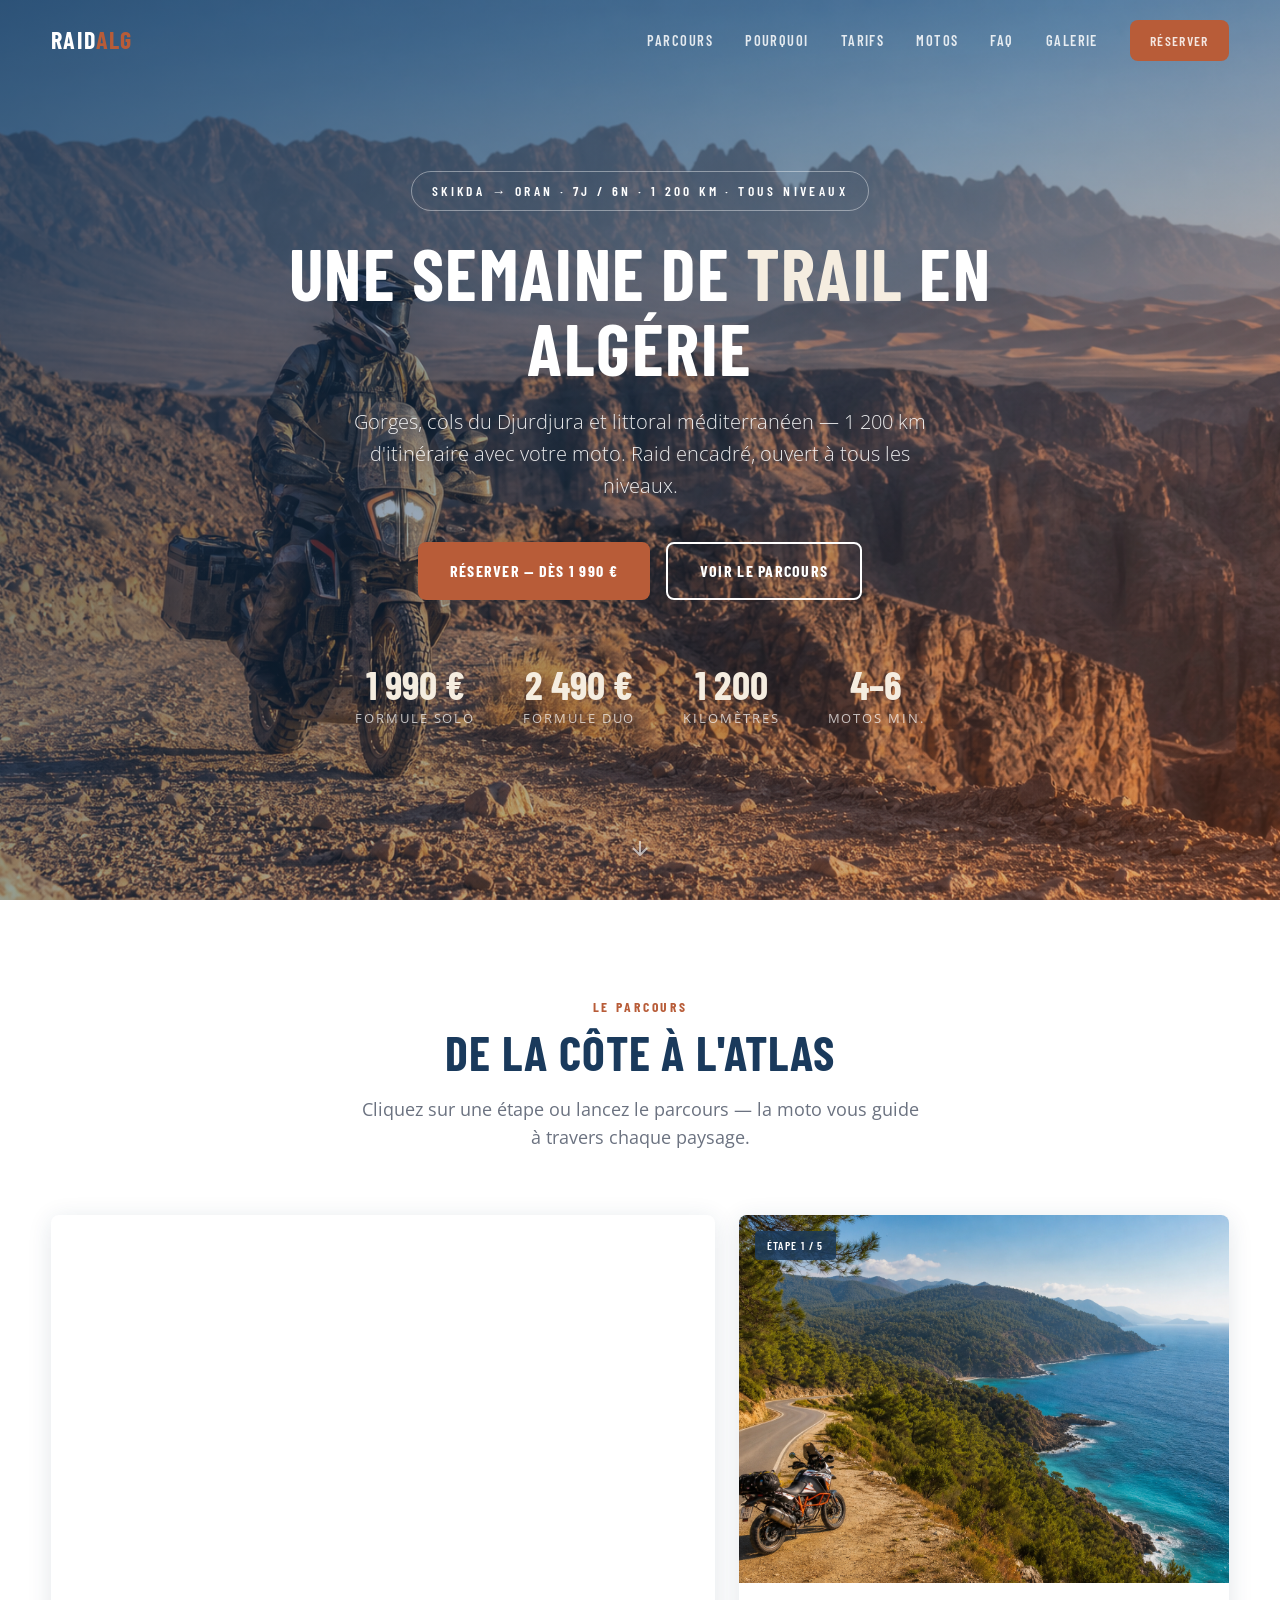
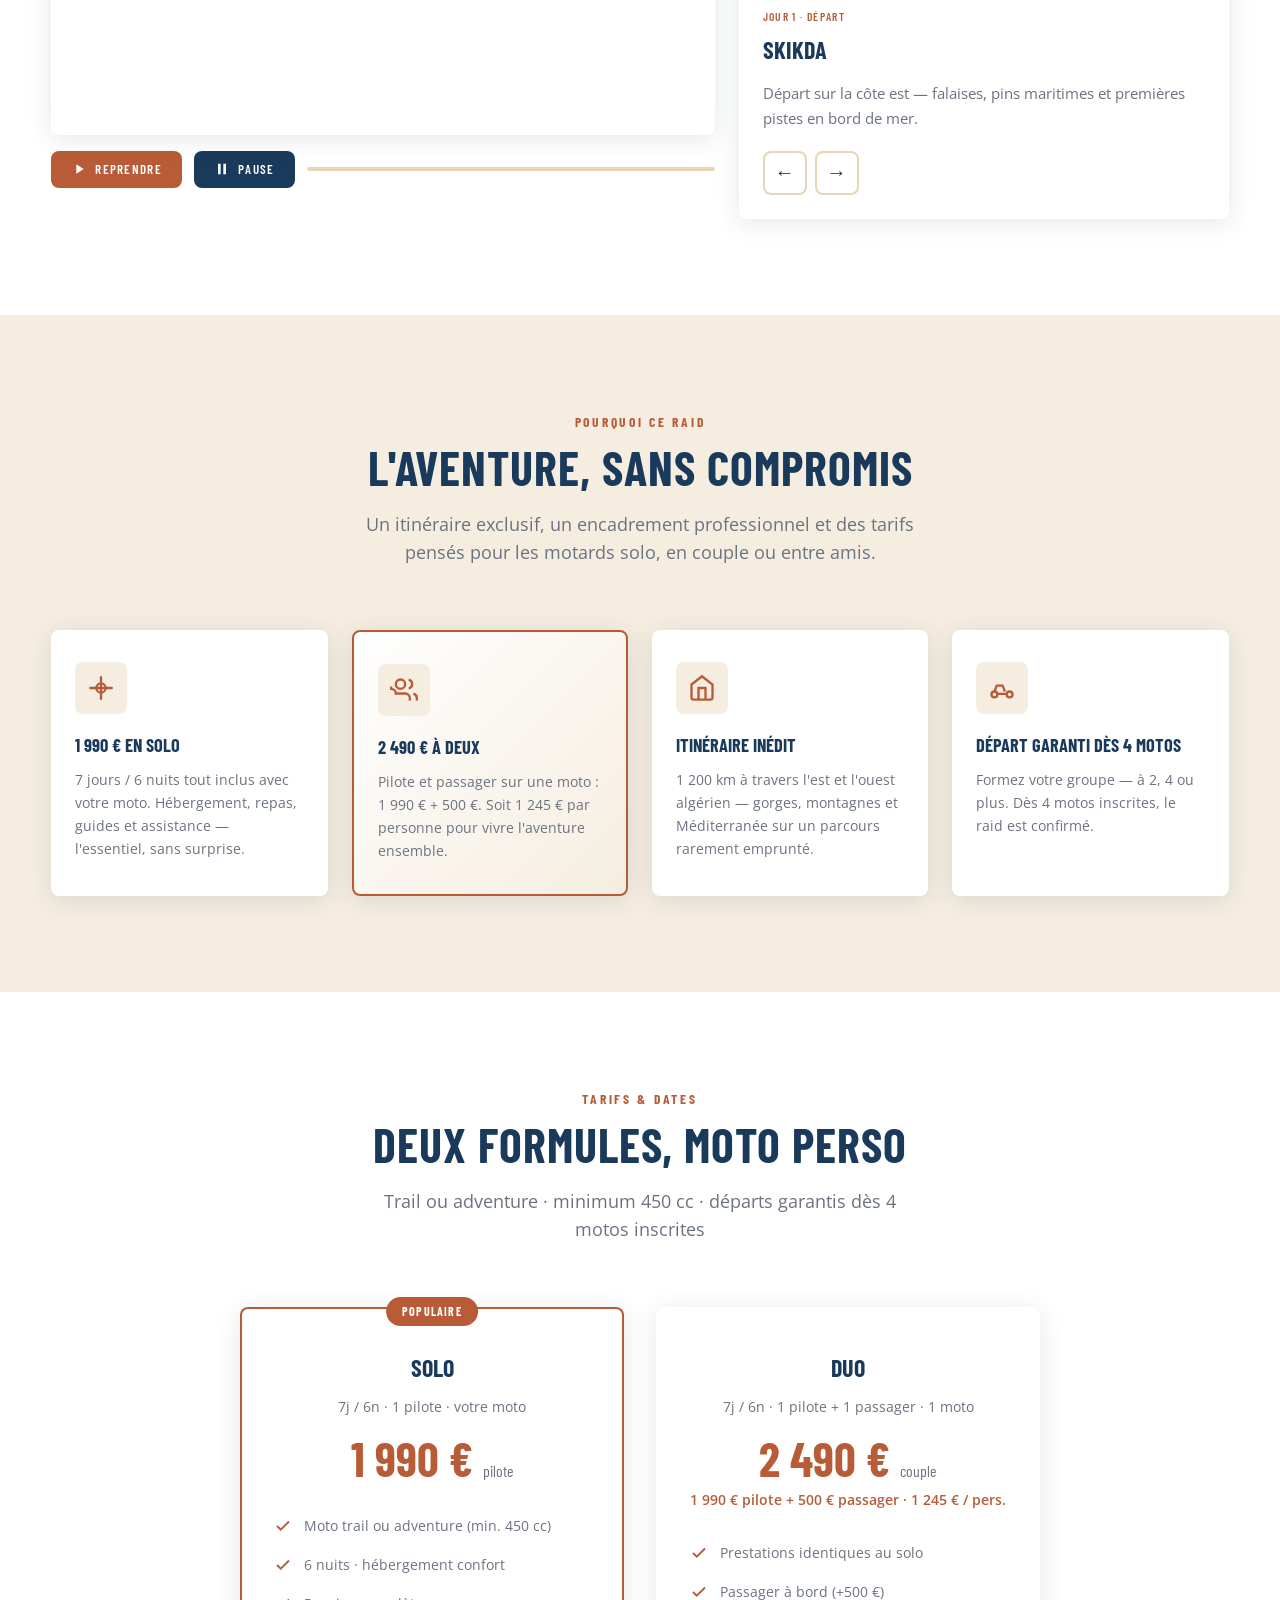
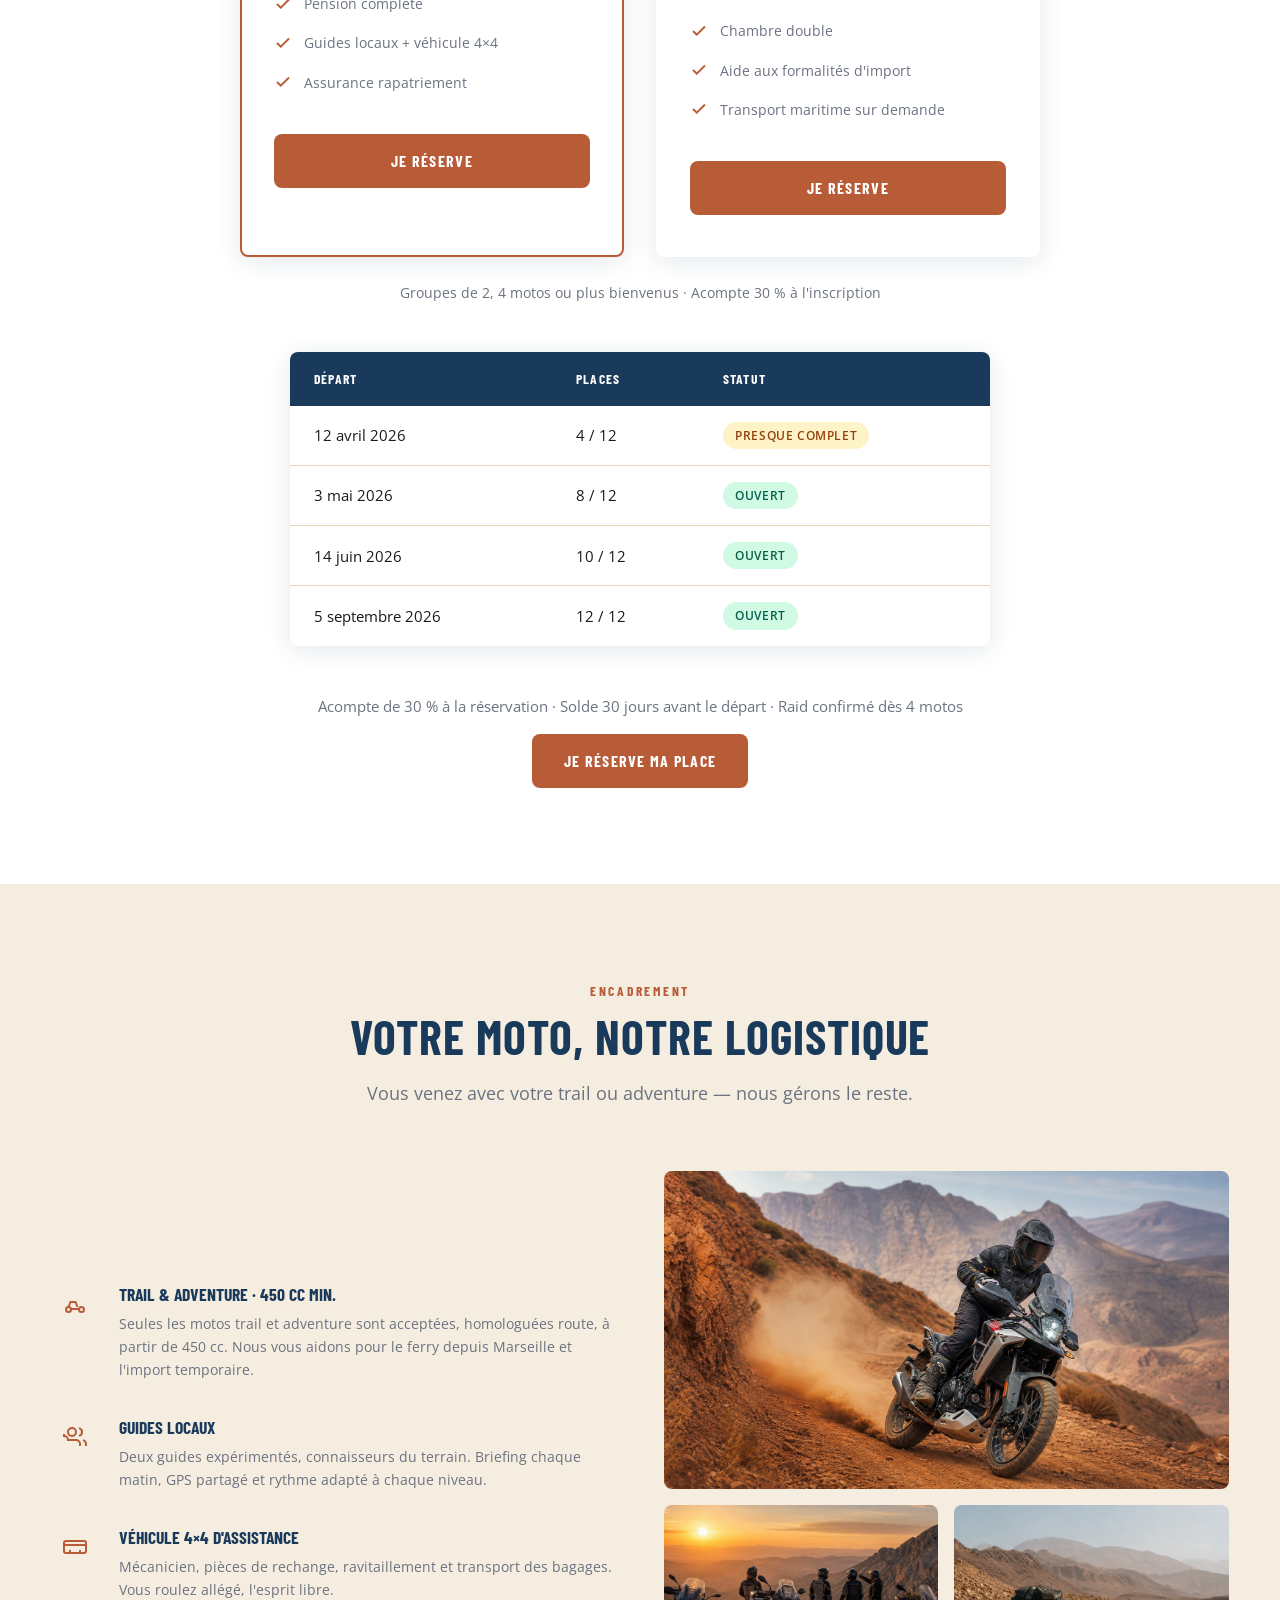
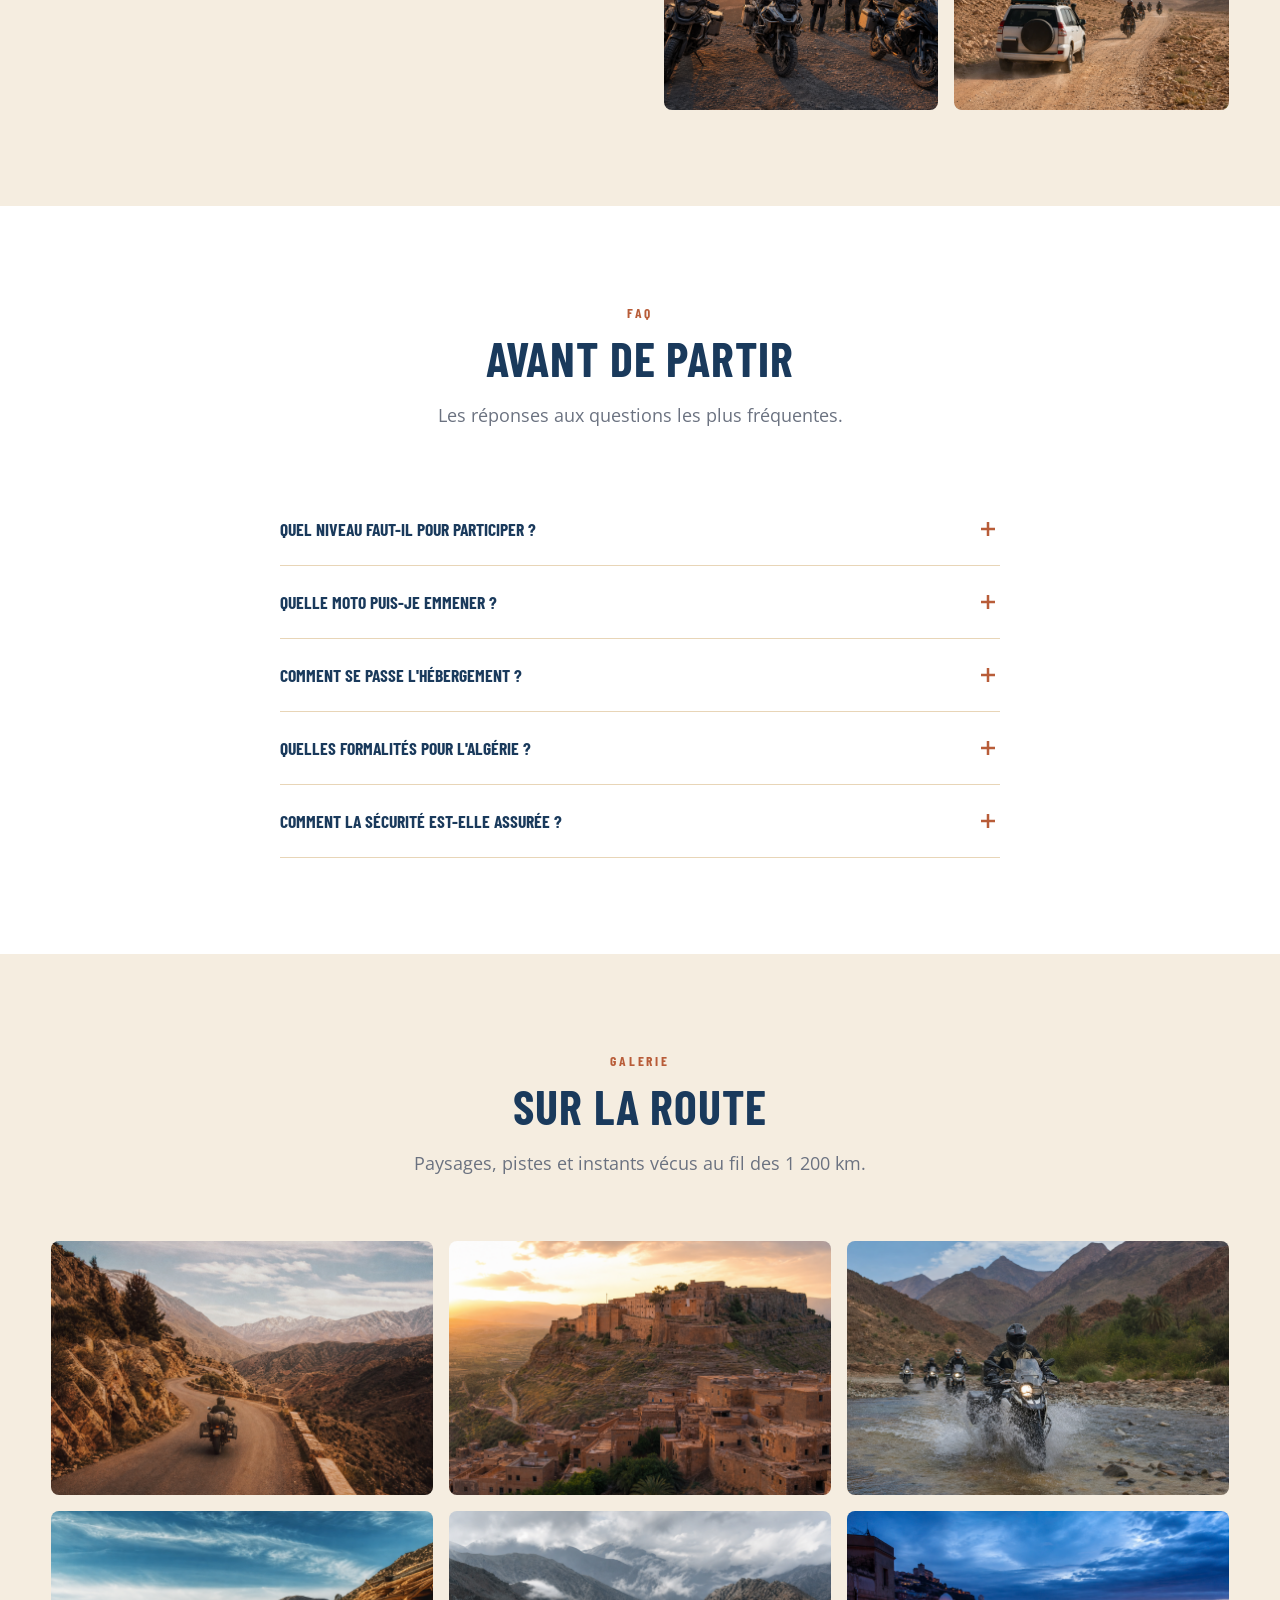
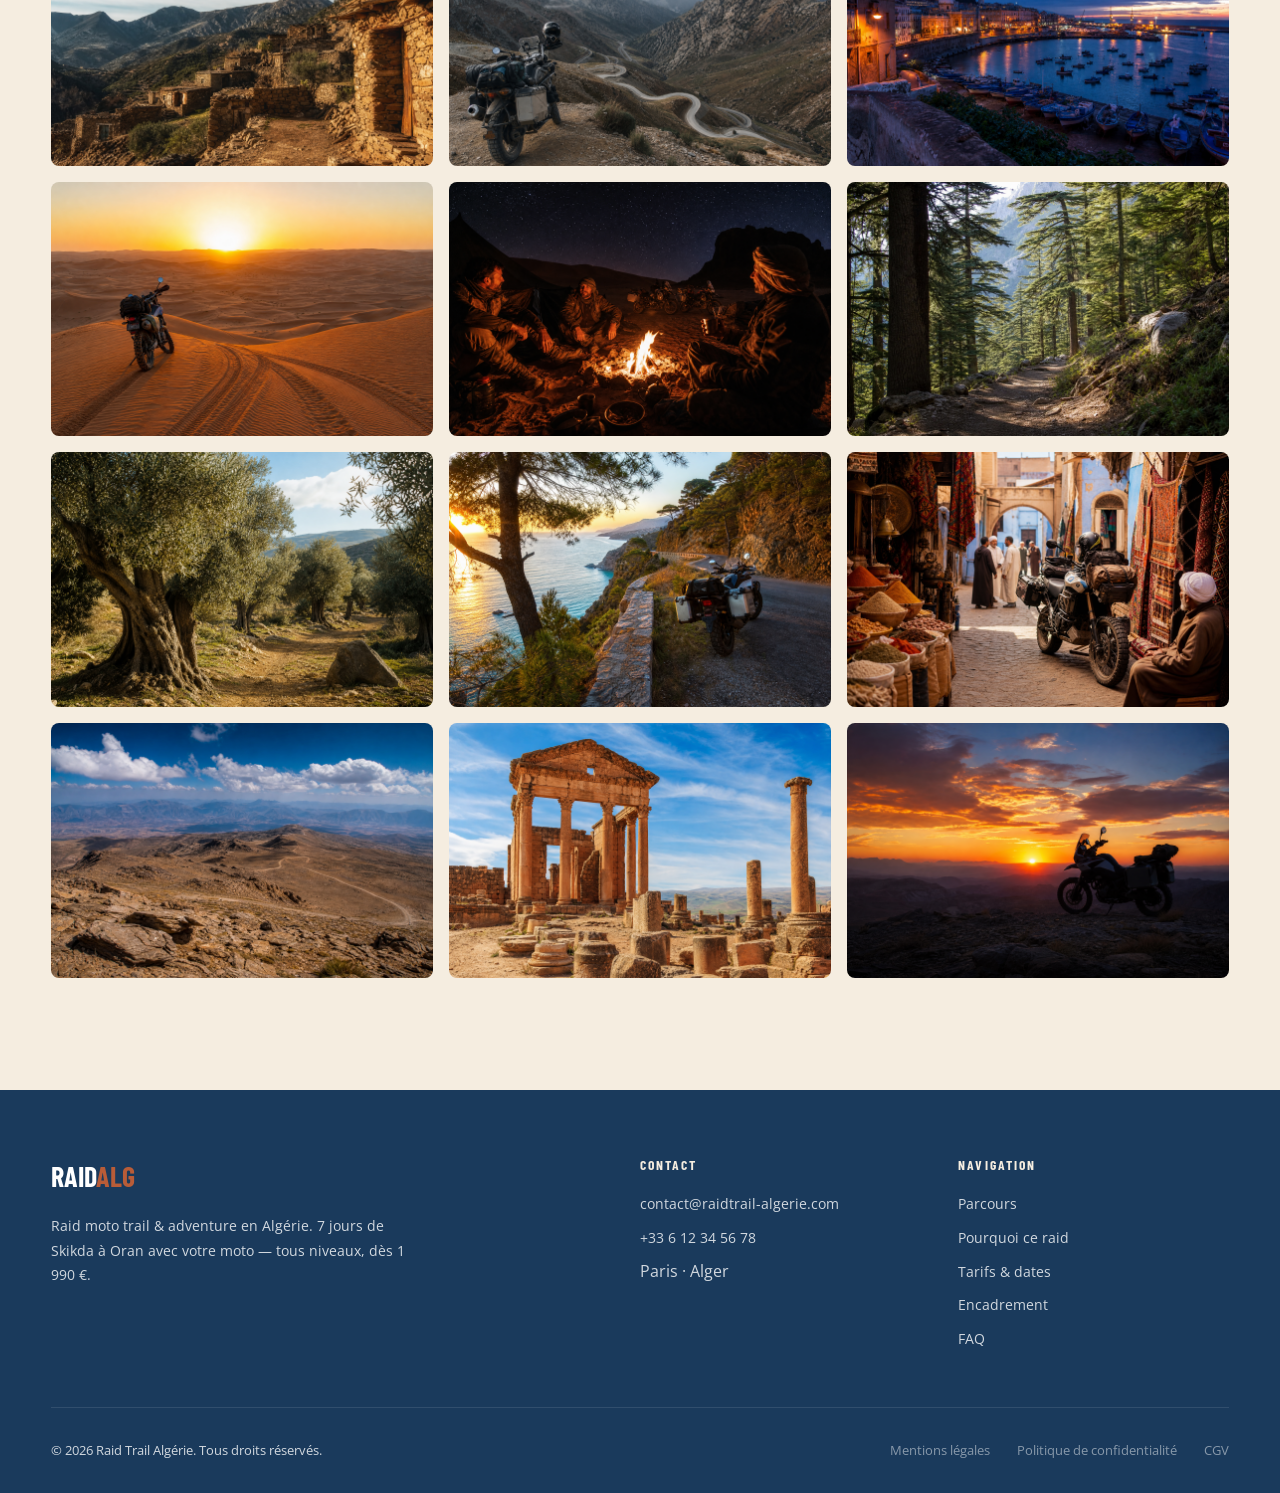
==== commit 995592b8: "Restaurer la version précédente et icône moto réaliste sur la carte. Retour au contenu d'avant l'acc" ====
--- a/index.html
+++ b/index.html
@@ -3,8 +3,8 @@
 <head>
   <meta charset="UTF-8">
   <meta name="viewport" content="width=device-width, initial-scale=1.0">
-  <meta name="description" content="Raid moto trail en Algérie — sécurité maximale : guides locaux, 4×4 assistance, GPS, itinéraire validé. Skikda à Oran, moto perso dès 450 cc. Dès 1 990 €.">
-  <title>Raid Trail Algérie — Sécurisé · Skikda à Oran</title>
+  <meta name="description" content="Raid moto trail & adventure en Algérie — 7 jours de Skikda à Oran, moto perso dès 450 cc, tous niveaux. Solo 1 990 € · Duo 2 490 €.">
+  <title>Raid Trail Algérie — Skikda à Oran · 7 jours</title>
 
   <link rel="preconnect" href="https://fonts.googleapis.com">
   <link rel="preconnect" href="https://fonts.gstatic.com" crossorigin>
@@ -26,7 +26,6 @@
       </button>
       <ul class="nav-links" id="navLinks">
         <li><a href="#parcours">Parcours</a></li>
-        <li><a href="#securite">Sécurité</a></li>
         <li><a href="#pourquoi">Pourquoi</a></li>
         <li><a href="#tarifs">Tarifs</a></li>
         <li><a href="#motos">Motos</a></li>
@@ -44,29 +43,29 @@
       <div class="hero-overlay"></div>
     </div>
     <div class="hero-content">
-      <span class="hero-badge">Skikda → Oran · Encadrement sécurisé · Tous niveaux</span>
-      <h1 class="hero-title">Rouler en <em>sécurité</em> en Algérie</h1>
-      <p class="hero-desc">1 200 km de trail encadré par des guides locaux, un 4×4 d'assistance et un itinéraire validé par les autorités. Votre moto, notre vigilance — pour une aventure sereine.</p>
+      <span class="hero-badge">Skikda → Oran · 7j / 6n · 1 200 km · Tous niveaux</span>
+      <h1 class="hero-title">Une semaine de <em>trail</em> en Algérie</h1>
+      <p class="hero-desc">Gorges, cols du Djurdjura et littoral méditerranéen — 1 200 km d'itinéraire avec votre moto. Raid encadré, ouvert à tous les niveaux.</p>
       <div class="hero-cta">
         <a href="#tarifs" class="btn btn-primary">Réserver — dès 1 990 €</a>
-        <a href="#securite" class="btn btn-outline">Notre dispositif sécurité</a>
+        <a href="#parcours" class="btn btn-outline">Voir le parcours</a>
       </div>
       <div class="hero-stats">
         <div class="hero-stat">
-          <div class="hero-stat-value">GPS</div>
-          <div class="hero-stat-label">Suivi permanent</div>
+          <div class="hero-stat-value">1 990 €</div>
+          <div class="hero-stat-label">Formule solo</div>
         </div>
         <div class="hero-stat">
-          <div class="hero-stat-value">4×4</div>
-          <div class="hero-stat-label">Assistance & secours</div>
+          <div class="hero-stat-value">2 490 €</div>
+          <div class="hero-stat-label">Formule duo</div>
         </div>
         <div class="hero-stat">
-          <div class="hero-stat-value">1:6</div>
-          <div class="hero-stat-label">Motards / guide</div>
+          <div class="hero-stat-value">1 200</div>
+          <div class="hero-stat-label">Kilomètres</div>
         </div>
         <div class="hero-stat">
-          <div class="hero-stat-value">100%</div>
-          <div class="hero-stat-label">Itinéraire validé</div>
+          <div class="hero-stat-value">4–6</div>
+          <div class="hero-stat-label">Motos min.</div>
         </div>
       </div>
     </div>
@@ -122,86 +121,16 @@
     </div>
   </section>
 
-  <!-- Sécurité -->
-  <section id="securite" class="security-section">
-    <div class="container">
-      <div class="section-header">
-        <p class="section-label">Votre sécurité, notre priorité</p>
-        <h2 class="section-title section-title-light">Rouler en moto en Algérie en toute confiance</h2>
-        <p class="section-subtitle section-subtitle-light">Un dispositif professionnel pensé pour le terrain algérien — parce qu'une belle aventure commence par une organisation rigoureuse.</p>
-      </div>
-
-      <div class="security-banner">
-        <div class="security-banner-icon">
-          <svg width="32" height="32" viewBox="0 0 24 24" fill="none" stroke="currentColor" stroke-width="2"><path d="M12 22s8-4 8-10V5l-8-3-8 3v7c0 6 8 10 8 10z"/></svg>
-        </div>
-        <p>Raid organisé par une structure locale agréée, en lien permanent avec les autorités algériennes. Aucune zone interdite, aucun raccourci non validé — chaque étape est contrôlée et planifiée.</p>
-      </div>
-
-      <div class="security-grid">
-        <div class="security-card">
-          <div class="security-card-icon">
-            <svg width="24" height="24" viewBox="0 0 24 24" fill="none" stroke="currentColor" stroke-width="2"><path d="M17 21v-2a4 4 0 00-4-4H5a4 4 0 00-4-4v-2"/><circle cx="9" cy="7" r="4"/><path d="M23 21v-2a4 4 0 00-3-3.87M16 3.13a4 4 0 010 7.75"/></svg>
-          </div>
-          <h3>Guides locaux experts</h3>
-          <p>Connaissance intime du terrain, des pistes, des checkpoints et des codes locaux. Passage fluide et rassurant à chaque contrôle routier.</p>
-        </div>
-        <div class="security-card">
-          <div class="security-card-icon">
-            <svg width="24" height="24" viewBox="0 0 24 24" fill="none" stroke="currentColor" stroke-width="2"><rect x="1" y="6" width="22" height="12" rx="2"/><path d="M1 10h22M6 16h2M16 16h2"/></svg>
-          </div>
-          <h3>4×4 d'assistance & secours</h3>
-          <p>Mécanicien, trousse médicale, pièces de rechange, eau et carburant. Le véhicule ferme la marche et intervient en moins de 15 minutes.</p>
-        </div>
-        <div class="security-card">
-          <div class="security-card-icon">
-            <svg width="24" height="24" viewBox="0 0 24 24" fill="none" stroke="currentColor" stroke-width="2"><circle cx="12" cy="12" r="10"/><path d="M12 2a14.5 14.5 0 000 20 14.5 14.5 0 000-20M2 12h20"/></svg>
-          </div>
-          <h3>Tracker GPS & radio VHF</h3>
-          <p>Chaque moto est géolocalisée en temps réel. Liaison radio permanente entre guide, 4×4 et groupe — jamais seul sur la piste.</p>
-        </div>
-        <div class="security-card">
-          <div class="security-card-icon">
-            <svg width="24" height="24" viewBox="0 0 24 24" fill="none" stroke="currentColor" stroke-width="2"><path d="M14 2H6a2 2 0 00-2 2v16a2 2 0 002 2h12a2 2 0 002-2V8z"/><polyline points="14 2 14 8 20 8"/><line x1="16" y1="13" x2="8" y2="13"/><line x1="16" y1="17" x2="8" y2="17"/></svg>
-          </div>
-          <h3>Itinéraire officiellement validé</h3>
-          <p>Parcours déclaré aux autorités algériennes. Hébergements sécurisés, étapes connues, aucune improvisation sur le tracé.</p>
-        </div>
-        <div class="security-card">
-          <div class="security-card-icon">
-            <svg width="24" height="24" viewBox="0 0 24 24" fill="none" stroke="currentColor" stroke-width="2"><path d="M12 22s8-4 8-10V5l-8-3-8 3v7c0 6 8 10 8 10z"/><path d="M9 12l2 2 4-4"/></svg>
-          </div>
-          <h3>Briefing sécurité quotidien</h3>
-          <p>Chaque matin : météo, état des pistes, points sensibles et consignes du jour. Rythme adapté au niveau de chaque pilote.</p>
-        </div>
-        <div class="security-card">
-          <div class="security-card-icon">
-            <svg width="24" height="24" viewBox="0 0 24 24" fill="none" stroke="currentColor" stroke-width="2"><path d="M22 12h-4l-3 9L9 3l-3 9H2"/></svg>
-          </div>
-          <h3>Assurance rapatriement</h3>
-          <p>Couverture rapatriement incluse dans le tarif. Assistance 24h/24 depuis la France et l'Algérie en cas d'imprévu médical.</p>
-        </div>
-      </div>
-    </div>
-  </section>
-
   <!-- Pourquoi l'Algérie -->
   <section id="pourquoi">
     <div class="container">
       <div class="section-header">
         <p class="section-label">Pourquoi ce raid</p>
-        <h2 class="section-title">L'aventure, en toute sérénité</h2>
-        <p class="section-subtitle">Un raid encadré de bout en bout — sécurité, logistique et tarifs transparents pour rouler l'esprit libre.</p>
+        <h2 class="section-title">L'aventure, sans compromis</h2>
+        <p class="section-subtitle">Un itinéraire exclusif, un encadrement professionnel et des tarifs pensés pour les motards solo, en couple ou entre amis.</p>
       </div>
 
       <div class="value-grid">
-        <div class="value-card value-card-highlight">
-          <div class="value-icon">
-            <svg width="28" height="28" viewBox="0 0 24 24" fill="none" stroke="currentColor" stroke-width="2"><path d="M12 22s8-4 8-10V5l-8-3-8 3v7c0 6 8 10 8 10z"/></svg>
-          </div>
-          <h3>Sécurité avant tout</h3>
-          <p>GPS, radio VHF, 4×4 de secours, guides locaux et itinéraire validé. Maximum 6 motards par guide pour un encadrement rapproché.</p>
-        </div>
         <div class="value-card">
           <div class="value-icon">
             <svg width="28" height="28" viewBox="0 0 24 24" fill="none" stroke="currentColor" stroke-width="2"><path d="M12 2v20M2 12h20"/><circle cx="12" cy="12" r="4"/></svg>
@@ -209,12 +138,19 @@
           <h3>1 990 € en solo</h3>
           <p>7 jours / 6 nuits tout inclus avec votre moto. Hébergement, repas, guides et assistance — l'essentiel, sans surprise.</p>
         </div>
+        <div class="value-card value-card-highlight">
+          <div class="value-icon">
+            <svg width="28" height="28" viewBox="0 0 24 24" fill="none" stroke="currentColor" stroke-width="2"><path d="M17 21v-2a4 4 0 00-4-4H5a4 4 0 00-4-4v-2"/><circle cx="9" cy="7" r="4"/><path d="M23 21v-2a4 4 0 00-3-3.87M16 3.13a4 4 0 010 7.75"/></svg>
+          </div>
+          <h3>2 490 € à deux</h3>
+          <p>Pilote et passager sur une moto : 1 990 € + 500 €. Soit 1 245 € par personne pour vivre l'aventure ensemble.</p>
+        </div>
         <div class="value-card">
           <div class="value-icon">
-            <svg width="28" height="28" viewBox="0 0 24 24" fill="none" stroke="currentColor" stroke-width="2"><path d="M17 21v-2a4 4 0 00-4-4H5a4 4 0 00-4-4v-2"/><circle cx="9" cy="7" r="4"/><path d="M23 21v-2a4 4 0 00-3-3.87M16 3.13a4 4 0 010 7.75"/></svg>
-          </div>
-          <h3>2 490 € à deux</h3>
-          <p>Pilote et passager sur une moto : 1 990 € + 500 €. Soit 1 245 € par personne pour vivre l'aventure ensemble.</p>
+            <svg width="28" height="28" viewBox="0 0 24 24" fill="none" stroke="currentColor" stroke-width="2"><path d="M3 9l9-7 9 7v11a2 2 0 01-2 2H5a2 2 0 01-2-2z"/><polyline points="9 22 9 12 15 12 15 22"/></svg>
+          </div>
+          <h3>Itinéraire inédit</h3>
+          <p>1 200 km à travers l'est et l'ouest algérien — gorges, montagnes et Méditerranée sur un parcours rarement emprunté.</p>
         </div>
         <div class="value-card">
           <div class="value-icon">
@@ -233,7 +169,7 @@
       <div class="section-header">
         <p class="section-label">Tarifs & dates</p>
         <h2 class="section-title">Deux formules, moto perso</h2>
-        <p class="section-subtitle">Sécurité maximale · trail ou adventure 450 cc min. · départs dès 4 motos</p>
+        <p class="section-subtitle">Trail ou adventure · minimum 450 cc · départs garantis dès 4 motos inscrites</p>
       </div>
 
       <div class="pricing-cards">
@@ -242,11 +178,11 @@
           <p style="color:var(--gray);font-size:0.9rem">7j / 6n · 1 pilote · votre moto</p>
           <div class="pricing-price">1 990 € <small>pilote</small></div>
           <ul class="pricing-includes">
-            <li><svg width="18" height="18" viewBox="0 0 24 24" fill="none" stroke="currentColor" stroke-width="2.5"><path d="M20 6L9 17l-5-5"/></svg>Dispositif sécurité complet (GPS, VHF, 4×4)</li>
-            <li><svg width="18" height="18" viewBox="0 0 24 24" fill="none" stroke="currentColor" stroke-width="2.5"><path d="M20 6L9 17l-5-5"/></svg>Guides locaux · max 6 motos / guide</li>
-            <li><svg width="18" height="18" viewBox="0 0 24 24" fill="none" stroke="currentColor" stroke-width="2.5"><path d="M20 6L9 17l-5-5"/></svg>6 nuits · pension complète</li>
-            <li><svg width="18" height="18" viewBox="0 0 24 24" fill="none" stroke="currentColor" stroke-width="2.5"><path d="M20 6L9 17l-5-5"/></svg>Itinéraire validé · assurance rapatriement</li>
-            <li><svg width="18" height="18" viewBox="0 0 24 24" fill="none" stroke="currentColor" stroke-width="2.5"><path d="M20 6L9 17l-5-5"/></svg>Moto trail / adventure perso (450 cc min.)</li>
+            <li><svg width="18" height="18" viewBox="0 0 24 24" fill="none" stroke="currentColor" stroke-width="2.5"><path d="M20 6L9 17l-5-5"/></svg>Moto trail ou adventure (min. 450 cc)</li>
+            <li><svg width="18" height="18" viewBox="0 0 24 24" fill="none" stroke="currentColor" stroke-width="2.5"><path d="M20 6L9 17l-5-5"/></svg>6 nuits · hébergement confort</li>
+            <li><svg width="18" height="18" viewBox="0 0 24 24" fill="none" stroke="currentColor" stroke-width="2.5"><path d="M20 6L9 17l-5-5"/></svg>Pension complète</li>
+            <li><svg width="18" height="18" viewBox="0 0 24 24" fill="none" stroke="currentColor" stroke-width="2.5"><path d="M20 6L9 17l-5-5"/></svg>Guides locaux + véhicule 4×4</li>
+            <li><svg width="18" height="18" viewBox="0 0 24 24" fill="none" stroke="currentColor" stroke-width="2.5"><path d="M20 6L9 17l-5-5"/></svg>Assurance rapatriement</li>
           </ul>
           <a href="mailto:contact@raidtrail-algerie.com?subject=Réservation Solo — 1 990 €" class="btn btn-primary" style="width:100%">Je réserve</a>
         </div>
@@ -311,9 +247,9 @@
   <section id="motos">
     <div class="container">
       <div class="section-header">
-        <p class="section-label">Encadrement & sécurité</p>
-        <h2 class="section-title">Un filet de sécurité complet</h2>
-        <p class="section-subtitle">De la frontière au ferry retour, chaque kilomètre est supervisé par notre équipe locale.</p>
+        <p class="section-label">Encadrement</p>
+        <h2 class="section-title">Votre moto, notre logistique</h2>
+        <p class="section-subtitle">Vous venez avec votre trail ou adventure — nous gérons le reste.</p>
       </div>
 
       <div class="motos-grid">
@@ -332,8 +268,8 @@
               <svg width="24" height="24" viewBox="0 0 24 24" fill="none" stroke="currentColor" stroke-width="2"><path d="M17 21v-2a4 4 0 00-4-4H5a4 4 0 00-4-4v-2"/><circle cx="9" cy="7" r="4"/><path d="M23 21v-2a4 4 0 00-3-3.87M16 3.13a4 4 0 010 7.75"/></svg>
             </div>
             <div>
-              <h3>Guides locaux & checkpoints</h3>
-              <p>Nos guides connaissent chaque poste de contrôle, chaque village et chaque passage délicat. Vous roulez sereinement, sans mauvaise surprise administrative.</p>
+              <h3>Guides locaux</h3>
+              <p>Deux guides expérimentés, connaisseurs du terrain. Briefing chaque matin, GPS partagé et rythme adapté à chaque niveau.</p>
             </div>
           </div>
           <div class="moto-feature">
@@ -341,8 +277,8 @@
               <svg width="24" height="24" viewBox="0 0 24 24" fill="none" stroke="currentColor" stroke-width="2"><rect x="1" y="6" width="22" height="12" rx="2"/><path d="M1 10h22M6 16h2M16 16h2"/></svg>
             </div>
             <div>
-              <h3>4×4 secours & mécanique</h3>
-              <p>Trousse médicale complète, mécanicien embarqué, dépannage sur place. Le 4×4 transporte aussi vos bagages — vous restez léger et réactif.</p>
+              <h3>Véhicule 4×4 d'assistance</h3>
+              <p>Mécanicien, pièces de rechange, ravitaillement et transport des bagages. Vous roulez allégé, l'esprit libre.</p>
             </div>
           </div>
         </div>
@@ -365,24 +301,6 @@
       </div>
 
       <div class="faq-list">
-        <div class="faq-item open">
-          <button class="faq-question" aria-expanded="true">
-            Est-il sécurisé de rouler en moto en Algérie ?
-            <svg class="faq-icon" viewBox="0 0 24 24" fill="none" stroke="currentColor" stroke-width="2.5"><path d="M12 5v14M5 12h14"/></svg>
-          </button>
-          <div class="faq-answer">
-            <p>Oui, à condition d'être encadré par des professionnels locaux — c'est précisément notre métier. Rouler seul en Algérie expose à des imprévus (pistes, checkpoints, langue). Avec RaidAlg, vous bénéficiez d'un itinéraire validé par les autorités, de guides qui maîtrisent le terrain, d'un 4×4 de secours et d'une couverture GPS permanente. Des centaines de kilomètres parcourus sans incident grâce à une préparation rigoureuse.</p>
-          </div>
-        </div>
-        <div class="faq-item">
-          <button class="faq-question" aria-expanded="false">
-            Quel dispositif de sécurité est prévu sur le raid ?
-            <svg class="faq-icon" viewBox="0 0 24 24" fill="none" stroke="currentColor" stroke-width="2.5"><path d="M12 5v14M5 12h14"/></svg>
-          </button>
-          <div class="faq-answer">
-            <p>Tracker GPS sur chaque moto, radio VHF, trousse de secours complète et mécanicien à bord du 4×4. Briefing sécurité chaque matin (météo, pistes, consignes). Ratio maximum de 6 motards par guide. Itinéraire déclaré aux autorités algériennes. Assurance rapatriement incluse. Assistance 24h/24 France & Algérie.</p>
-          </div>
-        </div>
         <div class="faq-item">
           <button class="faq-question" aria-expanded="false">
             Quel niveau faut-il pour participer ?
@@ -417,6 +335,15 @@
           </button>
           <div class="faq-answer">
             <p>Passeport valide 6 mois, visa touristique (nous fournissons la lettre d'invitation), permis moto + permis international. Nous vous guidons pas à pas dans toutes les démarches.</p>
+          </div>
+        </div>
+        <div class="faq-item">
+          <button class="faq-question" aria-expanded="false">
+            Comment la sécurité est-elle assurée ?
+            <svg class="faq-icon" viewBox="0 0 24 24" fill="none" stroke="currentColor" stroke-width="2.5"><path d="M12 5v14M5 12h14"/></svg>
+          </button>
+          <div class="faq-answer">
+            <p>Tracker GPS, radio VHF, trousse de secours et mécanicien à bord du 4×4. Assurance rapatriement incluse. Itinéraire validé par les autorités. Maximum 6 motards par guide.</p>
           </div>
         </div>
       </div>
@@ -466,7 +393,7 @@
       <div class="footer-grid">
         <div>
           <div class="footer-brand">Raid<span>Alg</span></div>
-          <p class="footer-desc">Raid moto trail en Algérie — sécurité maximale, guides locaux, 4×4 assistance. 7 jours de Skikda à Oran, dès 1 990 €.</p>
+          <p class="footer-desc">Raid moto trail & adventure en Algérie. 7 jours de Skikda à Oran avec votre moto — tous niveaux, dès 1 990 €.</p>
         </div>
         <div>
           <h4>Contact</h4>
@@ -479,7 +406,6 @@
         <div>
           <h4>Navigation</h4>
           <ul class="footer-links">
-            <li><a href="#securite">Sécurité</a></li>
             <li><a href="#parcours">Parcours</a></li>
             <li><a href="#pourquoi">Pourquoi ce raid</a></li>
             <li><a href="#tarifs">Tarifs & dates</a></li>
--- a/css/style.css
+++ b/css/style.css
@@ -535,9 +535,9 @@
 }
 
 .moto-marker-inner {
-  width: 48px;
-  height: 48px;
-  margin: -24px 0 0 -24px;
+  width: 56px;
+  height: 32px;
+  margin: -16px 0 0 -28px;
   filter: drop-shadow(0 4px 8px rgba(0, 0, 0, 0.45));
   animation: moto-pulse 1.6s ease-in-out infinite;
   transform-origin: center center;
@@ -893,95 +893,6 @@
 
 #pourquoi { background: var(--sand); }
 
-/* ── Security section ── */
-.security-section {
-  background: var(--blue-deep);
-  color: var(--white);
-  padding: 6rem 0;
-}
-
-.security-section .section-label { color: var(--sand); }
-
-.security-banner {
-  display: flex;
-  align-items: flex-start;
-  gap: 1.25rem;
-  background: rgba(255, 255, 255, 0.06);
-  border: 1px solid rgba(255, 255, 255, 0.12);
-  border-left: 4px solid var(--terra);
-  border-radius: var(--radius);
-  padding: 1.5rem 1.75rem;
-  margin-bottom: 2.5rem;
-  max-width: 820px;
-  margin-inline: auto;
-}
-
-.security-banner-icon {
-  flex-shrink: 0;
-  width: 52px;
-  height: 52px;
-  background: rgba(184, 92, 56, 0.2);
-  border-radius: 50%;
-  display: flex;
-  align-items: center;
-  justify-content: center;
-  color: var(--terra);
-}
-
-.security-banner p {
-  font-size: 1rem;
-  line-height: 1.75;
-  color: rgba(255, 255, 255, 0.85);
-}
-
-.security-grid {
-  display: grid;
-  grid-template-columns: repeat(3, 1fr);
-  gap: 1.25rem;
-}
-
-.security-card {
-  background: rgba(255, 255, 255, 0.05);
-  border: 1px solid rgba(255, 255, 255, 0.1);
-  border-radius: var(--radius);
-  padding: 1.75rem 1.5rem;
-  transition: var(--transition);
-}
-
-.security-card:hover {
-  background: rgba(255, 255, 255, 0.08);
-  border-color: rgba(184, 92, 56, 0.4);
-  transform: translateY(-3px);
-}
-
-.security-card-icon {
-  width: 44px;
-  height: 44px;
-  border-radius: var(--radius);
-  background: rgba(184, 92, 56, 0.15);
-  display: flex;
-  align-items: center;
-  justify-content: center;
-  color: var(--terra);
-  margin-bottom: 1rem;
-}
-
-.security-card h3 {
-  font-family: var(--font-title);
-  font-weight: 700;
-  font-size: 1rem;
-  text-transform: uppercase;
-  letter-spacing: 0.04em;
-  color: var(--white);
-  margin-bottom: 0.65rem;
-}
-
-.security-card p {
-  font-size: 0.88rem;
-  line-height: 1.65;
-  color: rgba(255, 255, 255, 0.68);
-}
-
 /* ── Motos & Assistance ── */
 .motos-grid {
   display: grid;
@@ -1277,7 +1188,6 @@
   .journey-interactive { grid-template-columns: 1fr; }
   #map { height: 400px; }
   .journey-timeline-btn { min-width: calc(50% - 0.25rem); flex: unset; }
-  .security-grid { grid-template-columns: 1fr 1fr; }
 
   .route-grid,
   .motos-grid { grid-template-columns: 1fr; }
@@ -1315,9 +1225,6 @@
 
   .gallery-grid { columns: 1; }
 
-  .security-grid { grid-template-columns: 1fr; }
-  .security-banner { flex-direction: column; text-align: center; align-items: center; }
-
   .motos-photos { grid-template-columns: 1fr; }
 
   .motos-photos img:first-child { aspect-ratio: 4/3; }
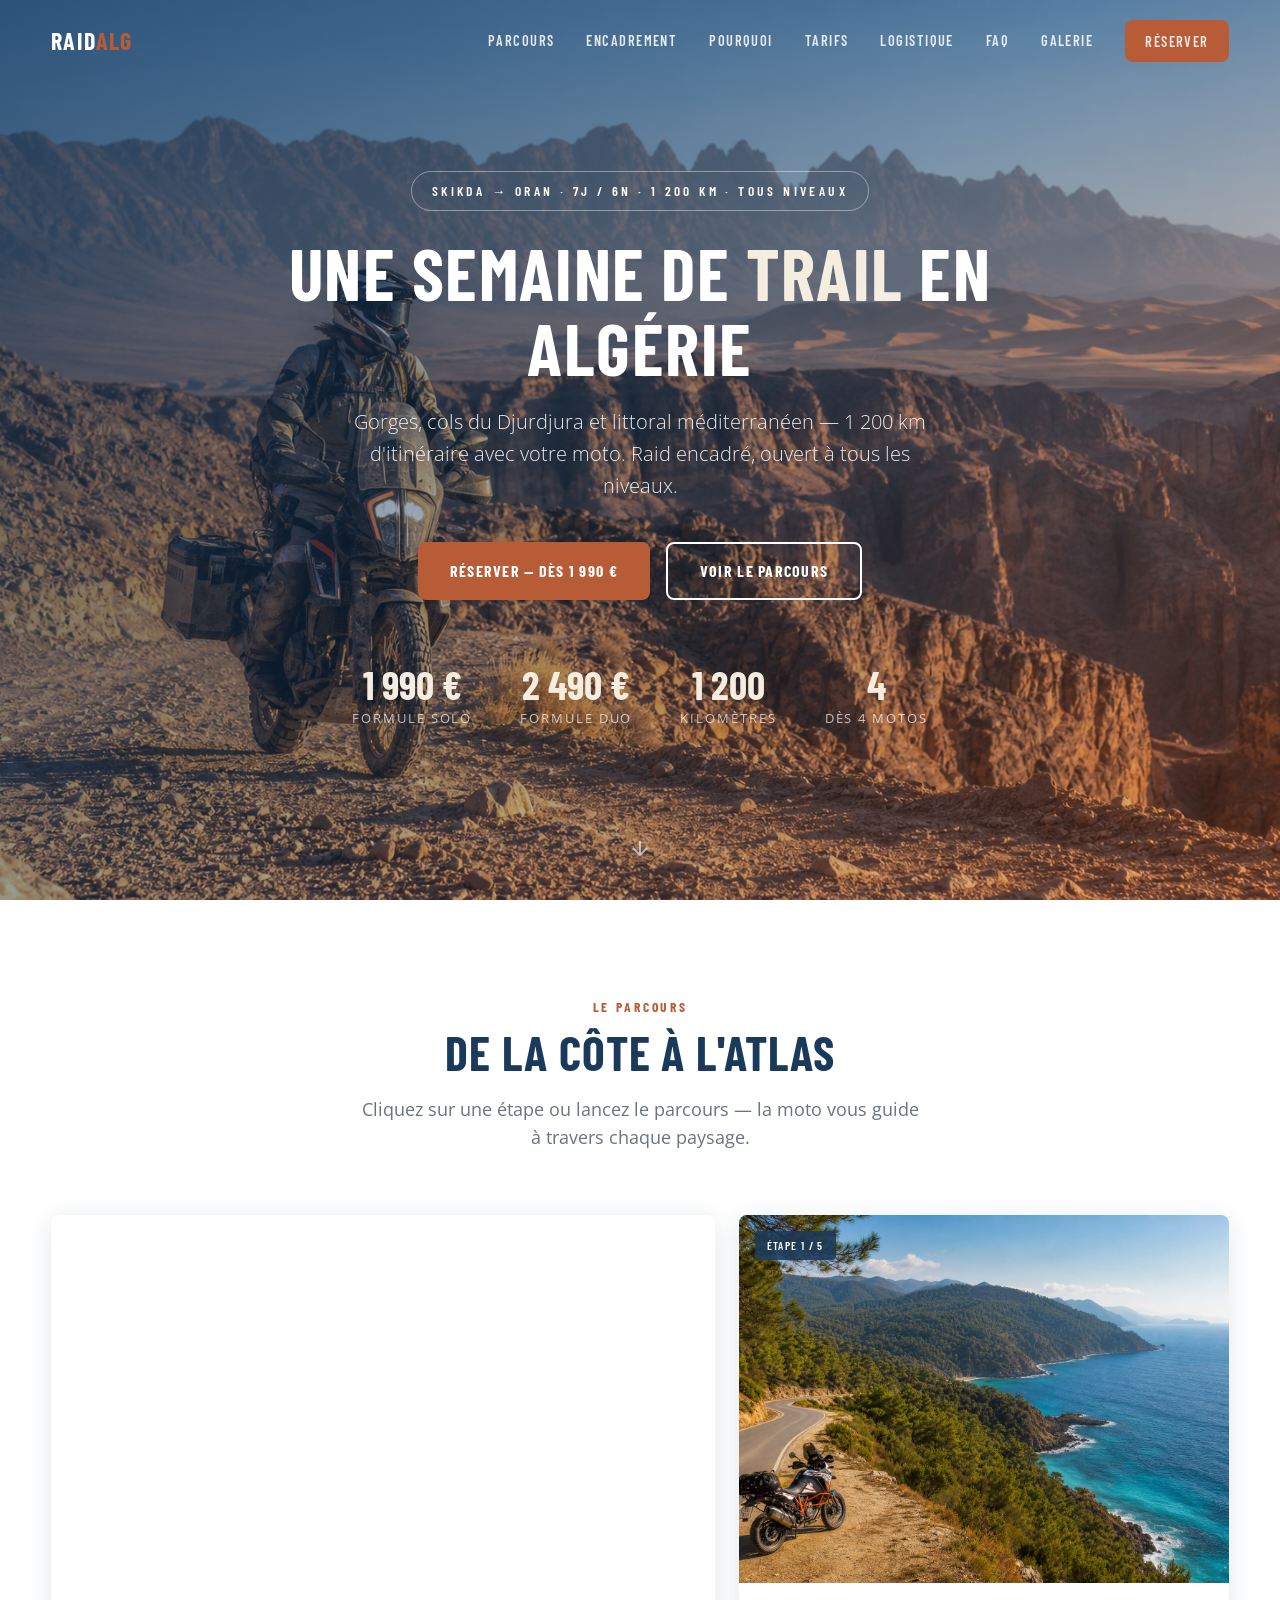
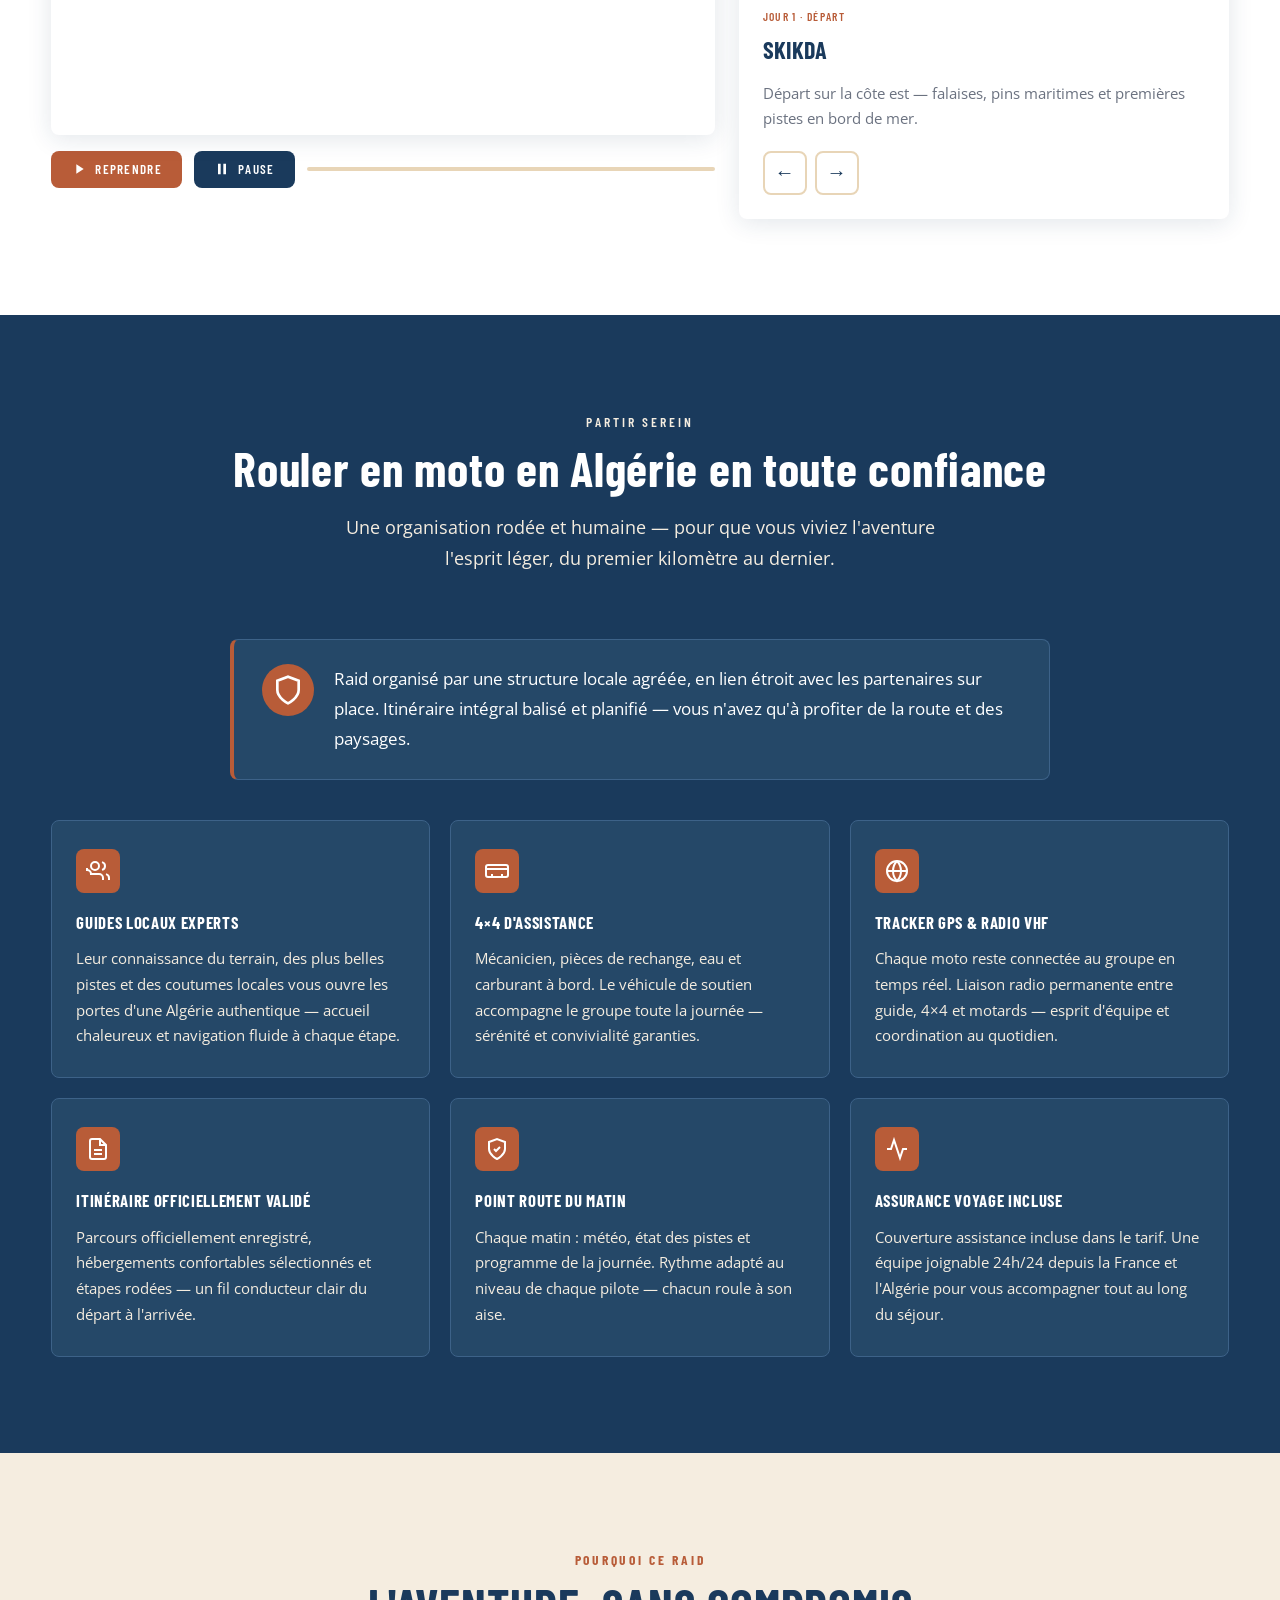
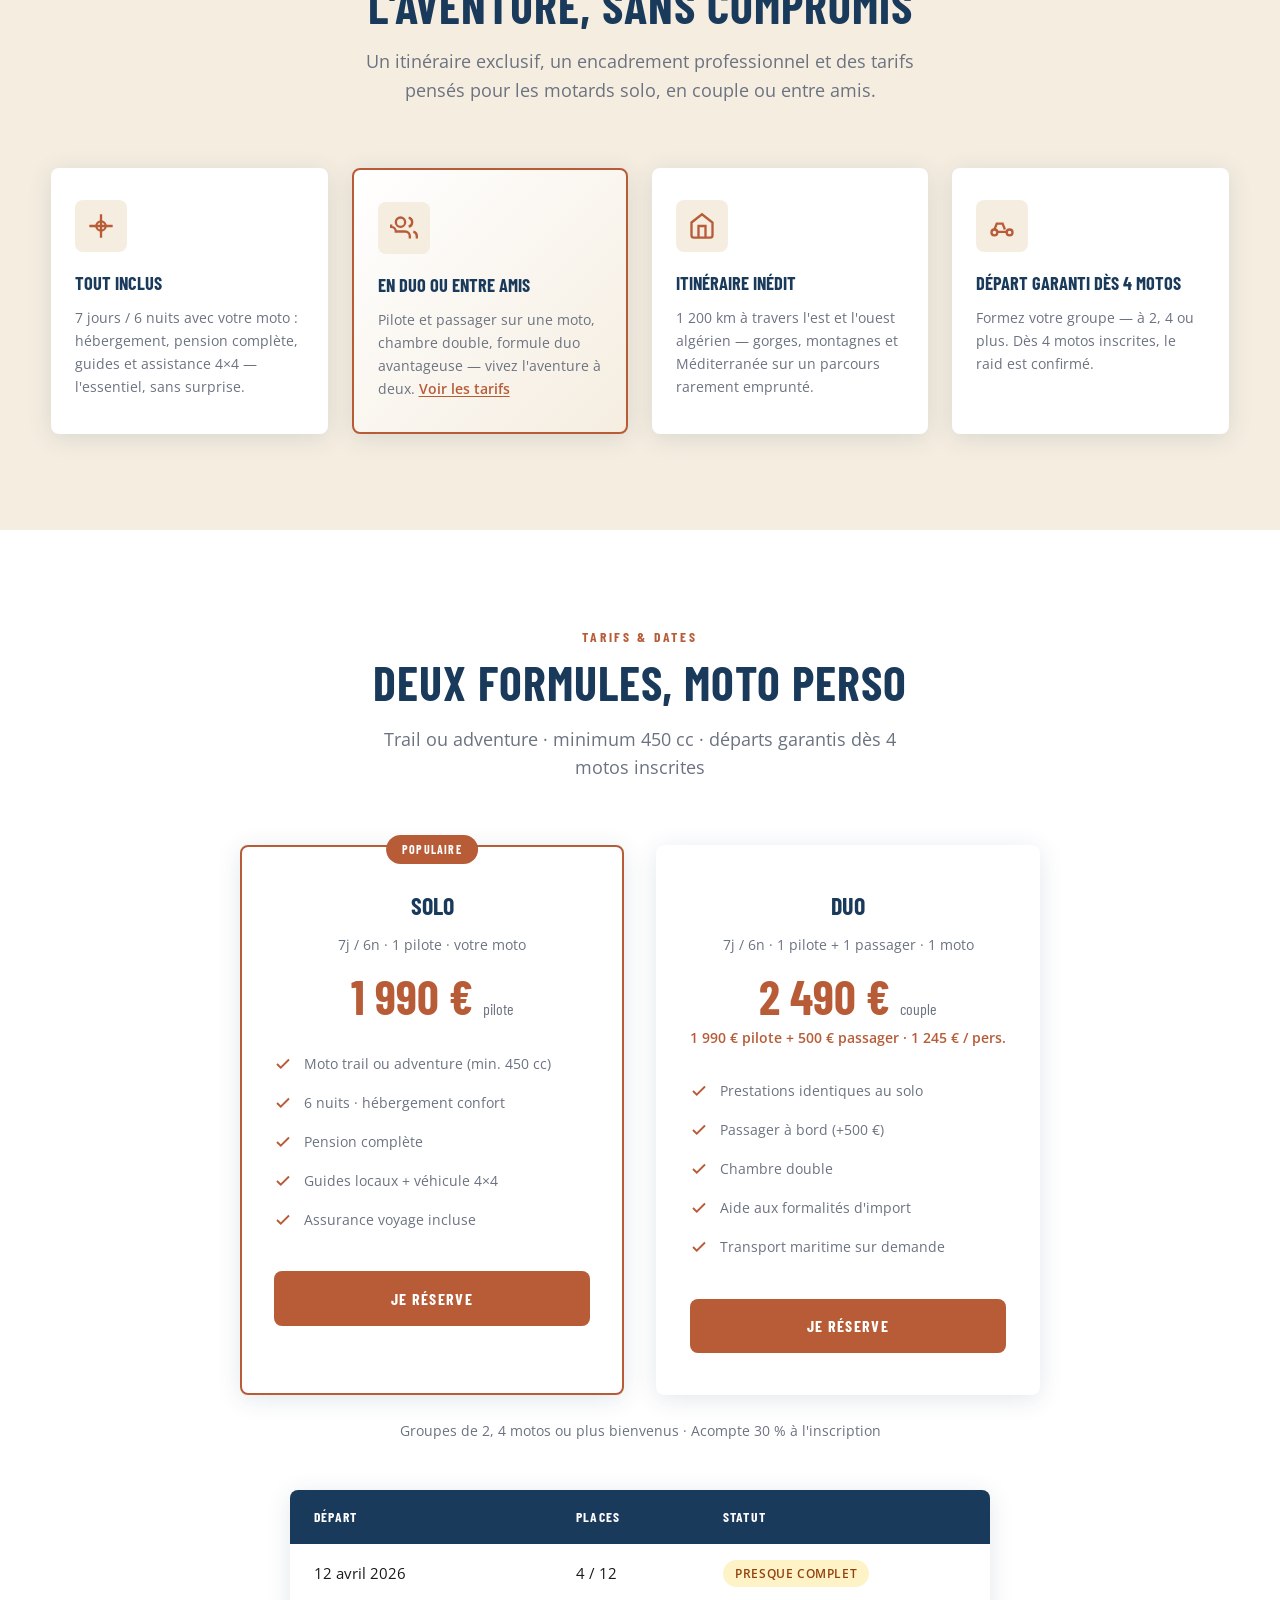
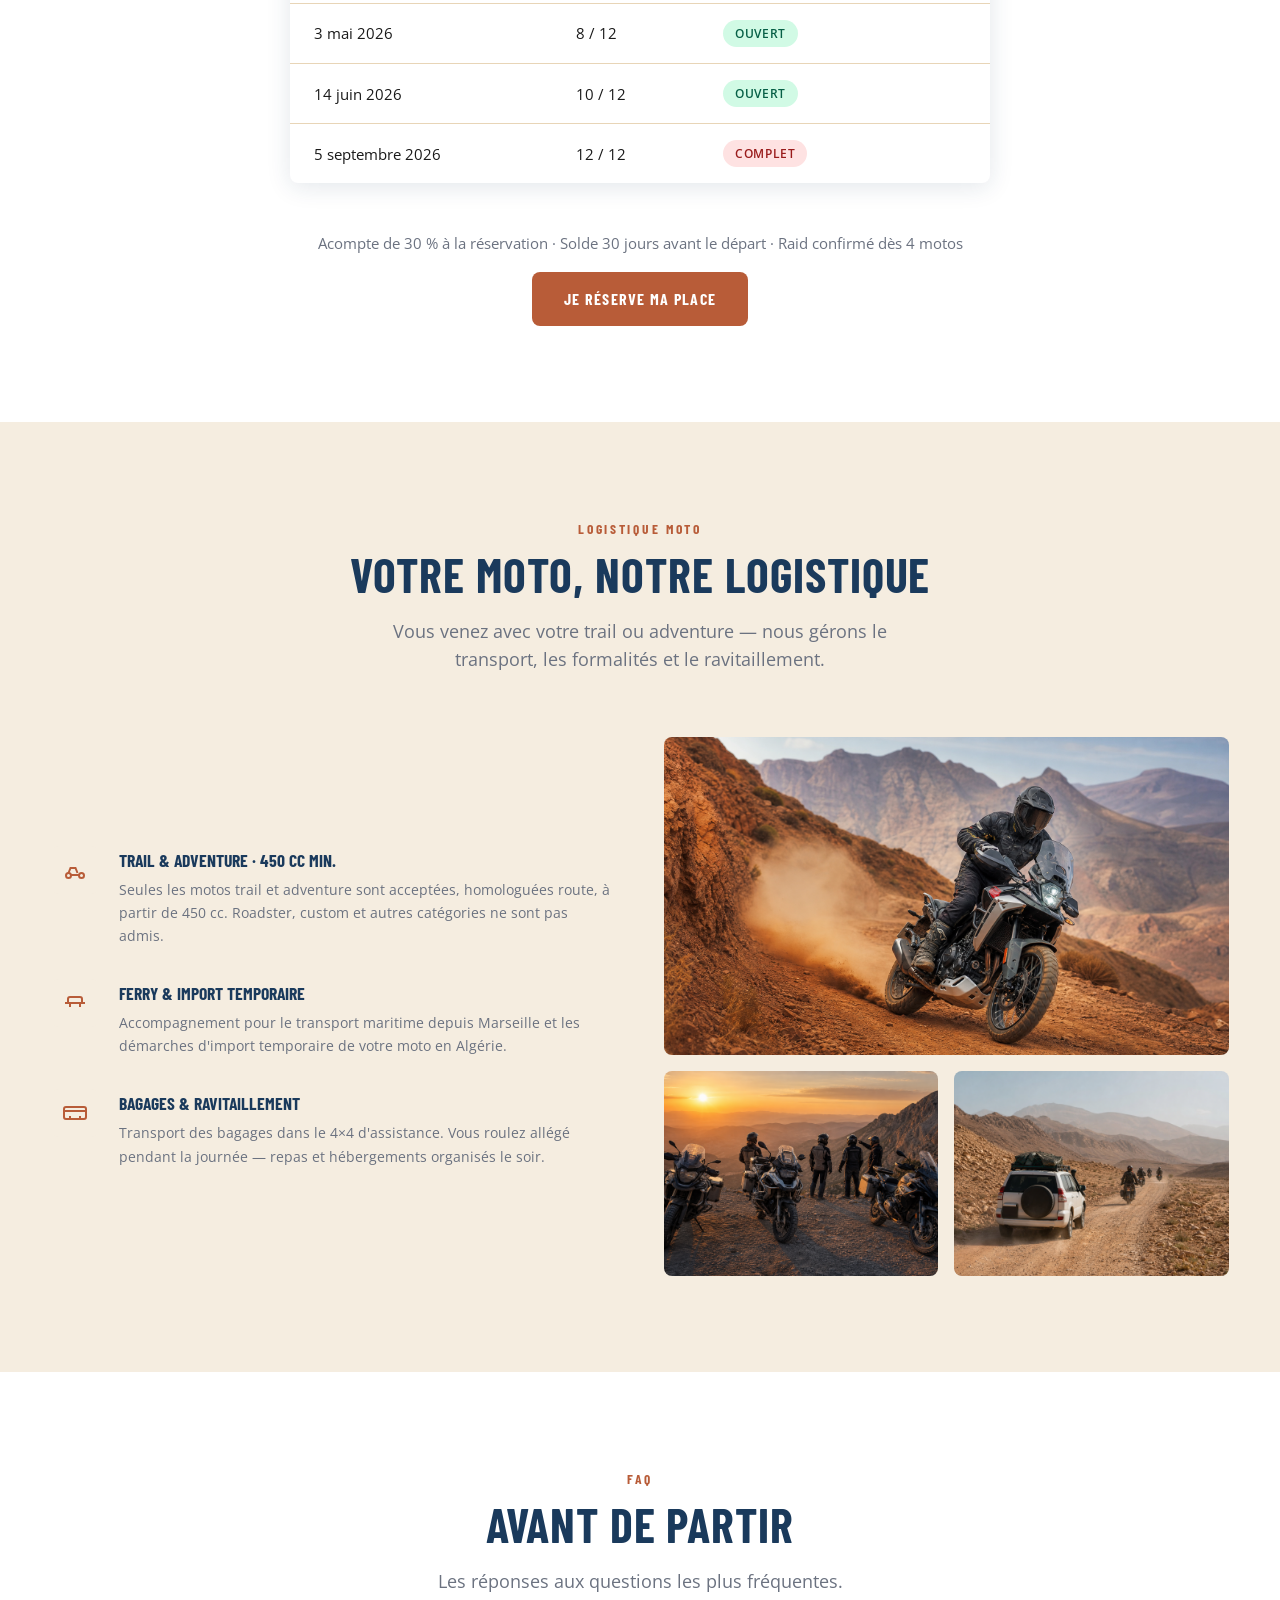
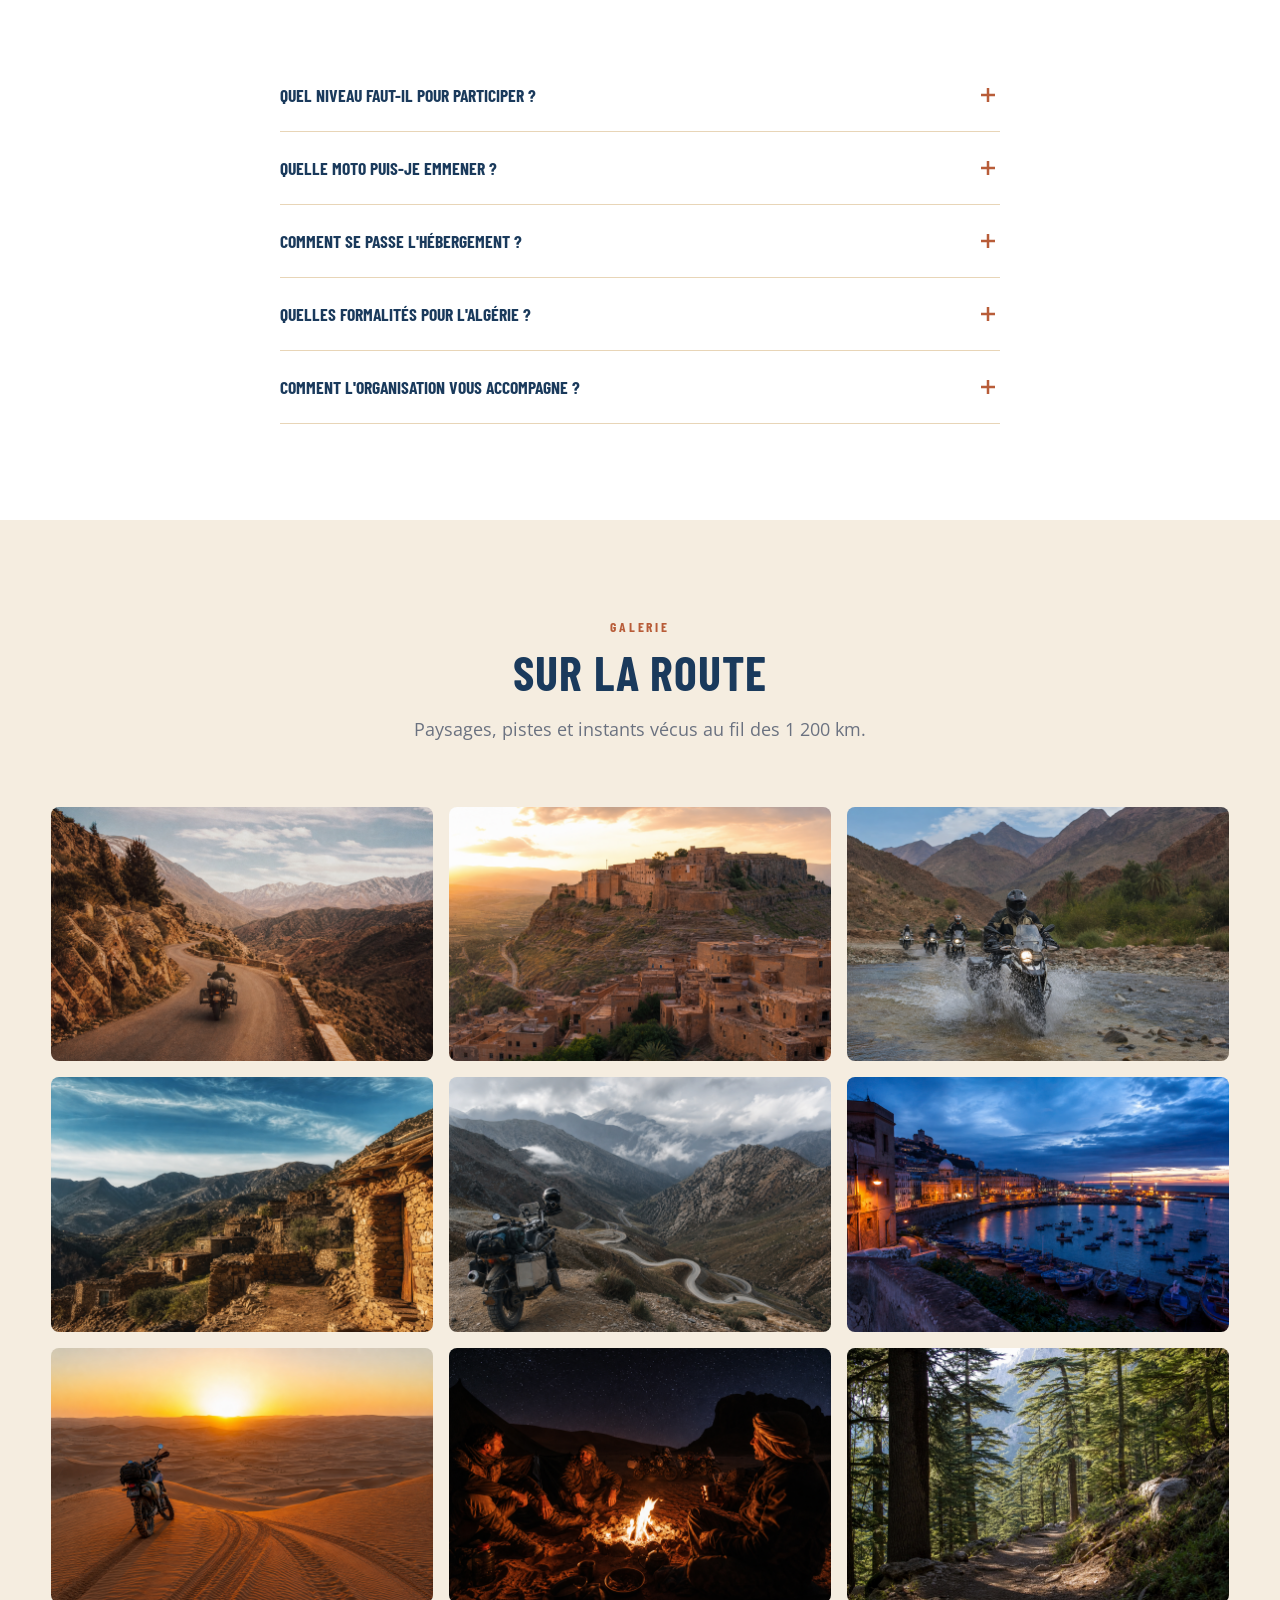
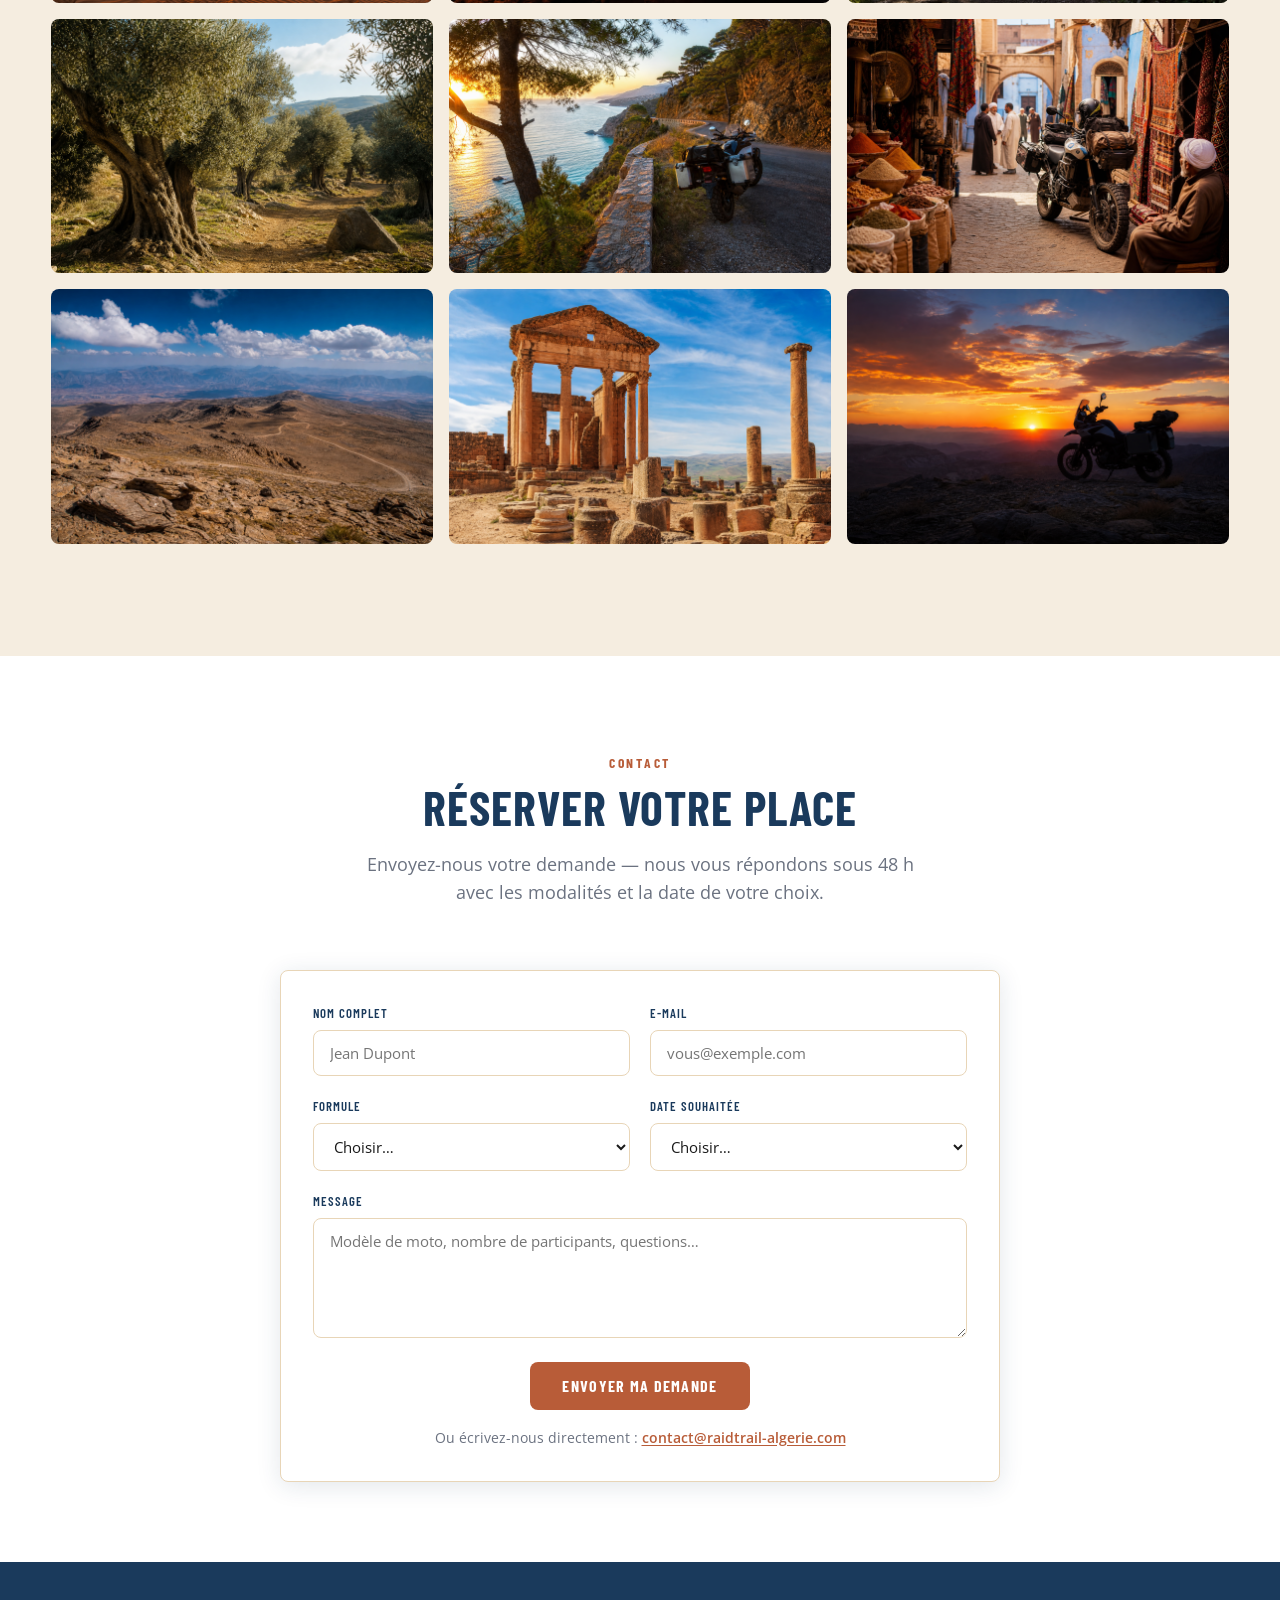
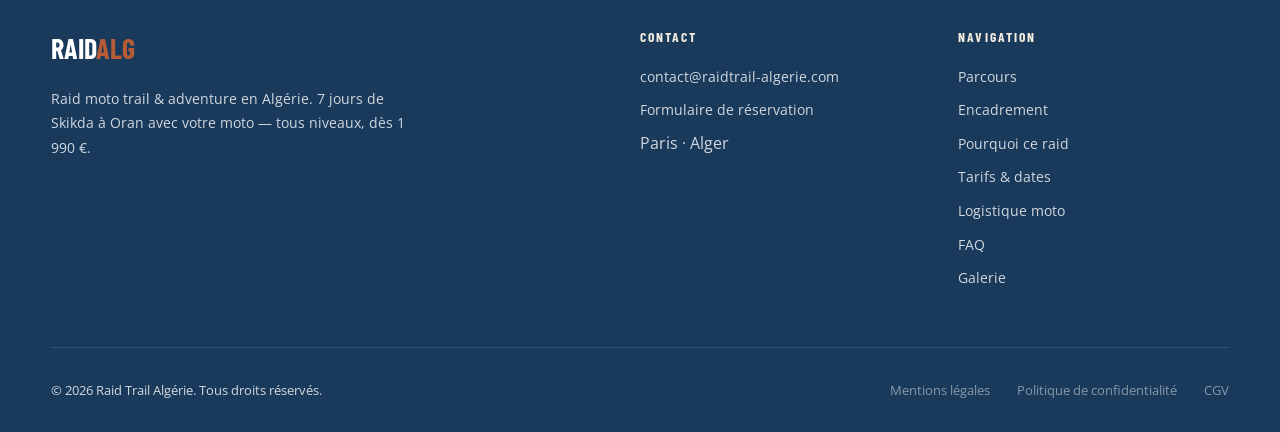
==== commit 03172e4e: "Appliquer les corrections de l'audit design pour fiabiliser le site avant diffusion. Uniformise le c" ====
--- a/index.html
+++ b/index.html
@@ -5,6 +5,19 @@
   <meta name="viewport" content="width=device-width, initial-scale=1.0">
   <meta name="description" content="Raid moto trail & adventure en Algérie — 7 jours de Skikda à Oran, moto perso dès 450 cc, tous niveaux. Solo 1 990 € · Duo 2 490 €.">
   <title>Raid Trail Algérie — Skikda à Oran · 7 jours</title>
+
+  <link rel="icon" href="favicon.svg" type="image/svg+xml">
+  <link rel="canonical" href="https://raid-trail-algerie.vercel.app/">
+  <meta property="og:type" content="website">
+  <meta property="og:url" content="https://raid-trail-algerie.vercel.app/">
+  <meta property="og:title" content="Raid Trail Algérie — Skikda à Oran · 7 jours">
+  <meta property="og:description" content="1 200 km de trail en Algérie avec votre moto. Raid encadré, tous niveaux. Solo 1 990 € · Duo 2 490 € · départ dès 4 motos.">
+  <meta property="og:image" content="https://raid-trail-algerie.vercel.app/images/hero.jpg">
+  <meta property="og:locale" content="fr_FR">
+  <meta name="twitter:card" content="summary_large_image">
+  <meta name="twitter:title" content="Raid Trail Algérie — Skikda à Oran">
+  <meta name="twitter:description" content="7 jours de trail en Algérie avec votre moto. Départ dès 4 motos.">
+  <meta name="twitter:image" content="https://raid-trail-algerie.vercel.app/images/hero.jpg">
 
   <link rel="preconnect" href="https://fonts.googleapis.com">
   <link rel="preconnect" href="https://fonts.gstatic.com" crossorigin>
@@ -26,12 +39,13 @@
       </button>
       <ul class="nav-links" id="navLinks">
         <li><a href="#parcours">Parcours</a></li>
+        <li><a href="#securite">Encadrement</a></li>
         <li><a href="#pourquoi">Pourquoi</a></li>
         <li><a href="#tarifs">Tarifs</a></li>
-        <li><a href="#motos">Motos</a></li>
+        <li><a href="#motos">Logistique</a></li>
         <li><a href="#faq">FAQ</a></li>
         <li><a href="#inspirations">Galerie</a></li>
-        <li><a href="#tarifs" class="btn btn-primary" style="padding:0.6rem 1.25rem;font-size:0.85rem">Réserver</a></li>
+        <li><a href="#contact" class="btn btn-primary nav-cta">Réserver</a></li>
       </ul>
     </div>
   </nav>
@@ -47,7 +61,7 @@
       <h1 class="hero-title">Une semaine de <em>trail</em> en Algérie</h1>
       <p class="hero-desc">Gorges, cols du Djurdjura et littoral méditerranéen — 1 200 km d'itinéraire avec votre moto. Raid encadré, ouvert à tous les niveaux.</p>
       <div class="hero-cta">
-        <a href="#tarifs" class="btn btn-primary">Réserver — dès 1 990 €</a>
+        <a href="#contact" class="btn btn-primary">Réserver — dès 1 990 €</a>
         <a href="#parcours" class="btn btn-outline">Voir le parcours</a>
       </div>
       <div class="hero-stats">
@@ -64,8 +78,8 @@
           <div class="hero-stat-label">Kilomètres</div>
         </div>
         <div class="hero-stat">
-          <div class="hero-stat-value">4–6</div>
-          <div class="hero-stat-label">Motos min.</div>
+          <div class="hero-stat-value">4</div>
+          <div class="hero-stat-label">Dès 4 motos</div>
         </div>
       </div>
     </div>
@@ -75,7 +89,7 @@
   </header>
 
   <!-- Parcours -->
-  <section id="parcours">
+  <section id="parcours" class="section-bg-white">
     <div class="container">
       <div class="section-header">
         <p class="section-label">Le parcours</p>
@@ -121,8 +135,73 @@
     </div>
   </section>
 
+  <!-- Encadrement & sérénité -->
+  <section id="securite" class="security-section">
+    <div class="container">
+      <div class="section-header">
+        <p class="section-label">Partir serein</p>
+        <h2 class="security-headline">
+          <span class="security-headline-text">Rouler en moto en Algérie en toute confiance</span>
+        </h2>
+        <p class="section-subtitle section-subtitle-light">Une organisation rodée et humaine — pour que vous viviez l'aventure l'esprit léger, du premier kilomètre au dernier.</p>
+      </div>
+
+      <div class="security-banner">
+        <div class="security-banner-icon">
+          <svg width="32" height="32" viewBox="0 0 24 24" fill="none" stroke="currentColor" stroke-width="2"><path d="M12 22s8-4 8-10V5l-8-3-8 3v7c0 6 8 10 8 10z"/></svg>
+        </div>
+        <p>Raid organisé par une structure locale agréée, en lien étroit avec les partenaires sur place. Itinéraire intégral balisé et planifié — vous n'avez qu'à profiter de la route et des paysages.</p>
+      </div>
+
+      <div class="security-grid">
+        <div class="security-card">
+          <div class="security-card-icon">
+            <svg width="24" height="24" viewBox="0 0 24 24" fill="none" stroke="currentColor" stroke-width="2"><path d="M17 21v-2a4 4 0 00-4-4H5a4 4 0 00-4-4v-2"/><circle cx="9" cy="7" r="4"/><path d="M23 21v-2a4 4 0 00-3-3.87M16 3.13a4 4 0 010 7.75"/></svg>
+          </div>
+          <h3>Guides locaux experts</h3>
+          <p>Leur connaissance du terrain, des plus belles pistes et des coutumes locales vous ouvre les portes d'une Algérie authentique — accueil chaleureux et navigation fluide à chaque étape.</p>
+        </div>
+        <div class="security-card">
+          <div class="security-card-icon">
+            <svg width="24" height="24" viewBox="0 0 24 24" fill="none" stroke="currentColor" stroke-width="2"><rect x="1" y="6" width="22" height="12" rx="2"/><path d="M1 10h22M6 16h2M16 16h2"/></svg>
+          </div>
+          <h3>4×4 d'assistance</h3>
+          <p>Mécanicien, pièces de rechange, eau et carburant à bord. Le véhicule de soutien accompagne le groupe toute la journée — sérénité et convivialité garanties.</p>
+        </div>
+        <div class="security-card">
+          <div class="security-card-icon">
+            <svg width="24" height="24" viewBox="0 0 24 24" fill="none" stroke="currentColor" stroke-width="2"><circle cx="12" cy="12" r="10"/><path d="M12 2a14.5 14.5 0 000 20 14.5 14.5 0 000-20M2 12h20"/></svg>
+          </div>
+          <h3>Tracker GPS & radio VHF</h3>
+          <p>Chaque moto reste connectée au groupe en temps réel. Liaison radio permanente entre guide, 4×4 et motards — esprit d'équipe et coordination au quotidien.</p>
+        </div>
+        <div class="security-card">
+          <div class="security-card-icon">
+            <svg width="24" height="24" viewBox="0 0 24 24" fill="none" stroke="currentColor" stroke-width="2"><path d="M14 2H6a2 2 0 00-2 2v16a2 2 0 002 2h12a2 2 0 002-2V8z"/><polyline points="14 2 14 8 20 8"/><line x1="16" y1="13" x2="8" y2="13"/><line x1="16" y1="17" x2="8" y2="17"/></svg>
+          </div>
+          <h3>Itinéraire officiellement validé</h3>
+          <p>Parcours officiellement enregistré, hébergements confortables sélectionnés et étapes rodées — un fil conducteur clair du départ à l'arrivée.</p>
+        </div>
+        <div class="security-card">
+          <div class="security-card-icon">
+            <svg width="24" height="24" viewBox="0 0 24 24" fill="none" stroke="currentColor" stroke-width="2"><path d="M12 22s8-4 8-10V5l-8-3-8 3v7c0 6 8 10 8 10z"/><path d="M9 12l2 2 4-4"/></svg>
+          </div>
+          <h3>Point route du matin</h3>
+          <p>Chaque matin : météo, état des pistes et programme de la journée. Rythme adapté au niveau de chaque pilote — chacun roule à son aise.</p>
+        </div>
+        <div class="security-card">
+          <div class="security-card-icon">
+            <svg width="24" height="24" viewBox="0 0 24 24" fill="none" stroke="currentColor" stroke-width="2"><path d="M22 12h-4l-3 9L9 3l-3 9H2"/></svg>
+          </div>
+          <h3>Assurance voyage incluse</h3>
+          <p>Couverture assistance incluse dans le tarif. Une équipe joignable 24h/24 depuis la France et l'Algérie pour vous accompagner tout au long du séjour.</p>
+        </div>
+      </div>
+    </div>
+  </section>
+
   <!-- Pourquoi l'Algérie -->
-  <section id="pourquoi">
+  <section id="pourquoi" class="section-bg-sand">
     <div class="container">
       <div class="section-header">
         <p class="section-label">Pourquoi ce raid</p>
@@ -135,15 +214,15 @@
           <div class="value-icon">
             <svg width="28" height="28" viewBox="0 0 24 24" fill="none" stroke="currentColor" stroke-width="2"><path d="M12 2v20M2 12h20"/><circle cx="12" cy="12" r="4"/></svg>
           </div>
-          <h3>1 990 € en solo</h3>
-          <p>7 jours / 6 nuits tout inclus avec votre moto. Hébergement, repas, guides et assistance — l'essentiel, sans surprise.</p>
+          <h3>Tout inclus</h3>
+          <p>7 jours / 6 nuits avec votre moto : hébergement, pension complète, guides et assistance 4×4 — l'essentiel, sans surprise.</p>
         </div>
         <div class="value-card value-card-highlight">
           <div class="value-icon">
             <svg width="28" height="28" viewBox="0 0 24 24" fill="none" stroke="currentColor" stroke-width="2"><path d="M17 21v-2a4 4 0 00-4-4H5a4 4 0 00-4-4v-2"/><circle cx="9" cy="7" r="4"/><path d="M23 21v-2a4 4 0 00-3-3.87M16 3.13a4 4 0 010 7.75"/></svg>
           </div>
-          <h3>2 490 € à deux</h3>
-          <p>Pilote et passager sur une moto : 1 990 € + 500 €. Soit 1 245 € par personne pour vivre l'aventure ensemble.</p>
+          <h3>En duo ou entre amis</h3>
+          <p>Pilote et passager sur une moto, chambre double, formule duo avantageuse — vivez l'aventure à deux. <a href="#tarifs" class="text-link">Voir les tarifs</a></p>
         </div>
         <div class="value-card">
           <div class="value-icon">
@@ -164,7 +243,7 @@
   </section>
 
   <!-- Tarifs & Dates -->
-  <section id="tarifs">
+  <section id="tarifs" class="section-bg-white">
     <div class="container">
       <div class="section-header">
         <p class="section-label">Tarifs & dates</p>
@@ -175,20 +254,20 @@
       <div class="pricing-cards">
         <div class="pricing-card featured">
           <h3>Solo</h3>
-          <p style="color:var(--gray);font-size:0.9rem">7j / 6n · 1 pilote · votre moto</p>
+          <p class="pricing-meta">7j / 6n · 1 pilote · votre moto</p>
           <div class="pricing-price">1 990 € <small>pilote</small></div>
           <ul class="pricing-includes">
             <li><svg width="18" height="18" viewBox="0 0 24 24" fill="none" stroke="currentColor" stroke-width="2.5"><path d="M20 6L9 17l-5-5"/></svg>Moto trail ou adventure (min. 450 cc)</li>
             <li><svg width="18" height="18" viewBox="0 0 24 24" fill="none" stroke="currentColor" stroke-width="2.5"><path d="M20 6L9 17l-5-5"/></svg>6 nuits · hébergement confort</li>
             <li><svg width="18" height="18" viewBox="0 0 24 24" fill="none" stroke="currentColor" stroke-width="2.5"><path d="M20 6L9 17l-5-5"/></svg>Pension complète</li>
             <li><svg width="18" height="18" viewBox="0 0 24 24" fill="none" stroke="currentColor" stroke-width="2.5"><path d="M20 6L9 17l-5-5"/></svg>Guides locaux + véhicule 4×4</li>
-            <li><svg width="18" height="18" viewBox="0 0 24 24" fill="none" stroke="currentColor" stroke-width="2.5"><path d="M20 6L9 17l-5-5"/></svg>Assurance rapatriement</li>
+            <li><svg width="18" height="18" viewBox="0 0 24 24" fill="none" stroke="currentColor" stroke-width="2.5"><path d="M20 6L9 17l-5-5"/></svg>Assurance voyage incluse</li>
           </ul>
-          <a href="mailto:contact@raidtrail-algerie.com?subject=Réservation Solo — 1 990 €" class="btn btn-primary" style="width:100%">Je réserve</a>
+          <a href="#contact" class="btn btn-primary btn-full">Je réserve</a>
         </div>
         <div class="pricing-card">
           <h3>Duo</h3>
-          <p style="color:var(--gray);font-size:0.9rem">7j / 6n · 1 pilote + 1 passager · 1 moto</p>
+          <p class="pricing-meta">7j / 6n · 1 pilote + 1 passager · 1 moto</p>
           <div class="pricing-price">2 490 € <small>couple</small></div>
           <p class="pricing-detail">1 990 € pilote + 500 € passager · 1 245 € / pers.</p>
           <ul class="pricing-includes">
@@ -198,11 +277,11 @@
             <li><svg width="18" height="18" viewBox="0 0 24 24" fill="none" stroke="currentColor" stroke-width="2.5"><path d="M20 6L9 17l-5-5"/></svg>Aide aux formalités d'import</li>
             <li><svg width="18" height="18" viewBox="0 0 24 24" fill="none" stroke="currentColor" stroke-width="2.5"><path d="M20 6L9 17l-5-5"/></svg>Transport maritime sur demande</li>
           </ul>
-          <a href="mailto:contact@raidtrail-algerie.com?subject=Réservation Duo — 2 490 €" class="btn btn-primary" style="width:100%">Je réserve</a>
-        </div>
-      </div>
-
-      <p style="text-align:center;color:var(--gray);font-size:0.9rem;margin-top:1.5rem">Groupes de 2, 4 motos ou plus bienvenus · Acompte 30 % à l'inscription</p>
+          <a href="#contact" class="btn btn-primary btn-full">Je réserve</a>
+        </div>
+      </div>
+
+      <p class="text-muted-center">Groupes de 2, 4 motos ou plus bienvenus · Acompte 30 % à l'inscription</p>
 
       <table class="dates-table">
         <thead>
@@ -231,25 +310,25 @@
           <tr>
             <td>5 septembre 2026</td>
             <td>12 / 12</td>
-            <td><span class="status status-open">Ouvert</span></td>
+            <td><span class="status status-full">Complet</span></td>
           </tr>
         </tbody>
       </table>
 
       <div class="pricing-cta">
-        <p style="color:var(--gray);margin-bottom:1rem;font-size:0.95rem">Acompte de 30 % à la réservation · Solde 30 jours avant le départ · Raid confirmé dès 4 motos</p>
-        <a href="mailto:contact@raidtrail-algerie.com?subject=Réservation Raid Trail Algérie" class="btn btn-primary">Je réserve ma place</a>
+        <p class="pricing-cta-note">Acompte de 30 % à la réservation · Solde 30 jours avant le départ · Raid confirmé dès 4 motos</p>
+        <a href="#contact" class="btn btn-primary">Je réserve ma place</a>
       </div>
     </div>
   </section>
 
   <!-- Motos & Assistance -->
-  <section id="motos">
-    <div class="container">
-      <div class="section-header">
-        <p class="section-label">Encadrement</p>
+  <section id="motos" class="section-bg-sand">
+    <div class="container">
+      <div class="section-header">
+        <p class="section-label">Logistique moto</p>
         <h2 class="section-title">Votre moto, notre logistique</h2>
-        <p class="section-subtitle">Vous venez avec votre trail ou adventure — nous gérons le reste.</p>
+        <p class="section-subtitle">Vous venez avec votre trail ou adventure — nous gérons le transport, les formalités et le ravitaillement.</p>
       </div>
 
       <div class="motos-grid">
@@ -260,16 +339,16 @@
             </div>
             <div>
               <h3>Trail & adventure · 450 cc min.</h3>
-              <p>Seules les motos trail et adventure sont acceptées, homologuées route, à partir de 450 cc. Nous vous aidons pour le ferry depuis Marseille et l'import temporaire.</p>
+              <p>Seules les motos trail et adventure sont acceptées, homologuées route, à partir de 450 cc. Roadster, custom et autres catégories ne sont pas admis.</p>
             </div>
           </div>
           <div class="moto-feature">
             <div class="moto-feature-icon">
-              <svg width="24" height="24" viewBox="0 0 24 24" fill="none" stroke="currentColor" stroke-width="2"><path d="M17 21v-2a4 4 0 00-4-4H5a4 4 0 00-4-4v-2"/><circle cx="9" cy="7" r="4"/><path d="M23 21v-2a4 4 0 00-3-3.87M16 3.13a4 4 0 010 7.75"/></svg>
+              <svg width="24" height="24" viewBox="0 0 24 24" fill="none" stroke="currentColor" stroke-width="2"><path d="M2 12h20M5 12V8a2 2 0 012-2h10a2 2 0 012 2v4M7 12v4M17 12v4"/></svg>
             </div>
             <div>
-              <h3>Guides locaux</h3>
-              <p>Deux guides expérimentés, connaisseurs du terrain. Briefing chaque matin, GPS partagé et rythme adapté à chaque niveau.</p>
+              <h3>Ferry & import temporaire</h3>
+              <p>Accompagnement pour le transport maritime depuis Marseille et les démarches d'import temporaire de votre moto en Algérie.</p>
             </div>
           </div>
           <div class="moto-feature">
@@ -277,8 +356,8 @@
               <svg width="24" height="24" viewBox="0 0 24 24" fill="none" stroke="currentColor" stroke-width="2"><rect x="1" y="6" width="22" height="12" rx="2"/><path d="M1 10h22M6 16h2M16 16h2"/></svg>
             </div>
             <div>
-              <h3>Véhicule 4×4 d'assistance</h3>
-              <p>Mécanicien, pièces de rechange, ravitaillement et transport des bagages. Vous roulez allégé, l'esprit libre.</p>
+              <h3>Bagages & ravitaillement</h3>
+              <p>Transport des bagages dans le 4×4 d'assistance. Vous roulez allégé pendant la journée — repas et hébergements organisés le soir.</p>
             </div>
           </div>
         </div>
@@ -292,7 +371,7 @@
   </section>
 
   <!-- FAQ -->
-  <section id="faq">
+  <section id="faq" class="section-bg-white">
     <div class="container">
       <div class="section-header">
         <p class="section-label">FAQ</p>
@@ -307,7 +386,7 @@
             <svg class="faq-icon" viewBox="0 0 24 24" fill="none" stroke="currentColor" stroke-width="2.5"><path d="M12 5v14M5 12h14"/></svg>
           </button>
           <div class="faq-answer">
-            <p>Le raid est ouvert à tous les niveaux. Permis A ou A2 requis. Les débutants roulent à leur rythme avec un encadrement renforcé ; les pilotes confirmés profitent des sections les plus sportives. Briefing sécurité chaque matin.</p>
+            <p>Le raid est ouvert à tous les niveaux. Permis A ou A2 requis. Les débutants roulent à leur rythme avec un encadrement attentionné ; les pilotes confirmés profitent des sections les plus sportives. Point route chaque matin.</p>
           </div>
         </div>
         <div class="faq-item">
@@ -339,11 +418,11 @@
         </div>
         <div class="faq-item">
           <button class="faq-question" aria-expanded="false">
-            Comment la sécurité est-elle assurée ?
+            Comment l'organisation vous accompagne ?
             <svg class="faq-icon" viewBox="0 0 24 24" fill="none" stroke="currentColor" stroke-width="2.5"><path d="M12 5v14M5 12h14"/></svg>
           </button>
           <div class="faq-answer">
-            <p>Tracker GPS, radio VHF, trousse de secours et mécanicien à bord du 4×4. Assurance rapatriement incluse. Itinéraire validé par les autorités. Maximum 6 motards par guide.</p>
+            <p>Guides locaux, tracker GPS, radio VHF et 4×4 d'assistance avec mécanicien. Assurance voyage incluse. Itinéraire officiellement validé. Petits groupes de 6 motards maximum par guide — convivialité et proximité.</p>
           </div>
         </div>
       </div>
@@ -351,7 +430,7 @@
   </section>
 
   <!-- Inspirations / Gallery -->
-  <section id="inspirations">
+  <section id="inspirations" class="section-bg-sand">
     <div class="container">
       <div class="section-header">
         <p class="section-label">Galerie</p>
@@ -379,8 +458,60 @@
     </div>
   </section>
 
+  <!-- Contact -->
+  <section id="contact" class="section-bg-white contact-section">
+    <div class="container">
+      <div class="section-header">
+        <p class="section-label">Contact</p>
+        <h2 class="section-title">Réserver votre place</h2>
+        <p class="section-subtitle">Envoyez-nous votre demande — nous vous répondons sous 48 h avec les modalités et la date de votre choix.</p>
+      </div>
+
+      <form class="contact-form" id="contactForm" novalidate>
+        <div class="contact-grid">
+          <div class="form-group">
+            <label for="contactName">Nom complet</label>
+            <input type="text" id="contactName" name="name" required autocomplete="name" placeholder="Jean Dupont">
+          </div>
+          <div class="form-group">
+            <label for="contactEmail">E-mail</label>
+            <input type="email" id="contactEmail" name="email" required autocomplete="email" placeholder="vous@exemple.com">
+          </div>
+          <div class="form-group">
+            <label for="contactFormula">Formule</label>
+            <select id="contactFormula" name="formula" required>
+              <option value="">Choisir…</option>
+              <option value="Solo — 1 990 €">Solo — 1 990 €</option>
+              <option value="Duo — 2 490 €">Duo — 2 490 €</option>
+              <option value="Je ne sais pas encore">Je ne sais pas encore</option>
+            </select>
+          </div>
+          <div class="form-group">
+            <label for="contactDate">Date souhaitée</label>
+            <select id="contactDate" name="date">
+              <option value="">Choisir…</option>
+              <option value="12 avril 2026">12 avril 2026</option>
+              <option value="3 mai 2026">3 mai 2026</option>
+              <option value="14 juin 2026">14 juin 2026</option>
+              <option value="5 septembre 2026 (complet)">5 septembre 2026 (complet)</option>
+              <option value="Autre date / groupe privé">Autre date / groupe privé</option>
+            </select>
+          </div>
+          <div class="form-group form-group-full">
+            <label for="contactMessage">Message</label>
+            <textarea id="contactMessage" name="message" rows="4" placeholder="Modèle de moto, nombre de participants, questions…"></textarea>
+          </div>
+        </div>
+        <div class="contact-actions">
+          <button type="submit" class="btn btn-primary">Envoyer ma demande</button>
+          <p class="contact-alt">Ou écrivez-nous directement : <a href="mailto:contact@raidtrail-algerie.com" class="text-link">contact@raidtrail-algerie.com</a></p>
+        </div>
+      </form>
+    </div>
+  </section>
+
   <!-- Lightbox -->
-  <div class="lightbox" id="lightbox" role="dialog" aria-label="Galerie photo">
+  <div class="lightbox" id="lightbox" role="dialog" aria-modal="true" aria-label="Galerie photo" aria-hidden="true">
     <button class="lightbox-close" id="lightboxClose" aria-label="Fermer">&times;</button>
     <button class="lightbox-nav lightbox-prev" id="lightboxPrev" aria-label="Précédent">&#8249;</button>
     <img src="" alt="" id="lightboxImg">
@@ -399,7 +530,7 @@
           <h4>Contact</h4>
           <ul class="footer-links">
             <li><a href="mailto:contact@raidtrail-algerie.com">contact@raidtrail-algerie.com</a></li>
-            <li><a href="tel:+33612345678">+33 6 12 34 56 78</a></li>
+            <li><a href="#contact">Formulaire de réservation</a></li>
             <li>Paris · Alger</li>
           </ul>
         </div>
@@ -407,19 +538,21 @@
           <h4>Navigation</h4>
           <ul class="footer-links">
             <li><a href="#parcours">Parcours</a></li>
+            <li><a href="#securite">Encadrement</a></li>
             <li><a href="#pourquoi">Pourquoi ce raid</a></li>
             <li><a href="#tarifs">Tarifs & dates</a></li>
-            <li><a href="#motos">Encadrement</a></li>
+            <li><a href="#motos">Logistique moto</a></li>
             <li><a href="#faq">FAQ</a></li>
+            <li><a href="#inspirations">Galerie</a></li>
           </ul>
         </div>
       </div>
       <div class="footer-bottom">
         <span>&copy; 2026 Raid Trail Algérie. Tous droits réservés.</span>
         <div class="footer-legal">
-          <a href="#">Mentions légales</a>
-          <a href="#">Politique de confidentialité</a>
-          <a href="#">CGV</a>
+          <a href="mentions-legales.html">Mentions légales</a>
+          <a href="politique-confidentialite.html">Politique de confidentialité</a>
+          <a href="cgv.html">CGV</a>
         </div>
       </div>
     </div>
--- a/css/style.css
+++ b/css/style.css
@@ -106,6 +106,40 @@
   color: var(--blue-deep);
 }
 
+.btn-full { width: 100%; }
+
+.nav-cta {
+  padding: 0.6rem 1.25rem;
+  font-size: 0.85rem;
+}
+
+.text-link {
+  color: var(--terra);
+  font-weight: 600;
+  text-decoration: underline;
+  text-underline-offset: 2px;
+}
+
+.text-link:hover { color: var(--terra-dark); }
+
+.pricing-meta {
+  color: var(--gray);
+  font-size: 0.9rem;
+}
+
+.text-muted-center {
+  text-align: center;
+  color: var(--gray);
+  font-size: 0.9rem;
+  margin-top: 1.5rem;
+}
+
+.pricing-cta-note {
+  color: var(--gray);
+  margin-bottom: 1rem;
+  font-size: 0.95rem;
+}
+
 /* ── Navigation ── */
 .nav {
   position: fixed;
@@ -159,6 +193,21 @@
 }
 
 .nav-links a:hover { color: var(--terra); }
+
+.nav-links a:focus-visible,
+.btn:focus-visible,
+.journey-btn:focus-visible,
+.journey-timeline-btn:focus-visible,
+.journey-nav-btn:focus-visible,
+.faq-question:focus-visible,
+.lightbox-close:focus-visible,
+.lightbox-nav:focus-visible,
+.form-group input:focus-visible,
+.form-group select:focus-visible,
+.form-group textarea:focus-visible {
+  outline: 2px solid var(--terra);
+  outline-offset: 2px;
+}
 
 .nav-toggle {
   display: none;
@@ -309,7 +358,8 @@
 /* ── Sections common ── */
 section { padding: 6rem 0; }
 
-section:nth-child(even) { background: var(--sand); }
+.section-bg-sand { background: var(--sand); }
+.section-bg-white { background: var(--white); }
 
 .section-header {
   text-align: center;
@@ -390,7 +440,7 @@
   width: 0%;
   background: linear-gradient(90deg, var(--terra), var(--terra-dark));
   border-radius: 2px;
-  transition: width 0.15s linear;
+  transition: width 0.08s linear;
 }
 
 .journey-timeline {
@@ -536,16 +586,23 @@
 
 .moto-marker-inner {
   width: 56px;
-  height: 32px;
-  margin: -16px 0 0 -28px;
-  filter: drop-shadow(0 4px 8px rgba(0, 0, 0, 0.45));
-  animation: moto-pulse 1.6s ease-in-out infinite;
-  transform-origin: center center;
+  height: 35px;
+  margin: -17.5px 0 0 -28px;
+  filter: drop-shadow(0 2px 6px rgba(0, 0, 0, 0.4));
+  transform-origin: 28px 17.5px;
+}
+
+.moto-marker-img {
+  display: block;
+  width: 56px;
+  height: 35px;
+  pointer-events: none;
+  user-select: none;
 }
 
 @keyframes moto-pulse {
-  0%, 100% { filter: drop-shadow(0 4px 8px rgba(0, 0, 0, 0.45)); }
-  50% { filter: drop-shadow(0 4px 14px rgba(184, 92, 56, 0.7)); }
+  0%, 100% { filter: drop-shadow(0 2px 6px rgba(0, 0, 0, 0.4)); }
+  50% { filter: drop-shadow(0 3px 10px rgba(184, 92, 56, 0.5)); }
 }
 
 .moto-marker-wrap svg {
@@ -582,6 +639,30 @@
   transform: scale(1.15);
 }
 
+.city-label-wrap {
+  background: none !important;
+  border: none !important;
+}
+
+.city-label {
+  display: flex;
+  align-items: center;
+  justify-content: center;
+  width: 120px;
+  height: 28px;
+  font-family: var(--font-title);
+  font-size: 0.72rem;
+  font-weight: 700;
+  letter-spacing: 0.07em;
+  text-transform: uppercase;
+  color: var(--blue-deep);
+  white-space: nowrap;
+  background: rgba(255, 255, 255, 0.94);
+  border-radius: 4px;
+  box-shadow: 0 1px 5px rgba(26, 58, 92, 0.18);
+  pointer-events: none;
+}
+
 .leaflet-interactive.route-segment {
   cursor: pointer;
 }
@@ -835,8 +916,134 @@
 
 .status-open { background: #D1FAE5; color: #065F46; }
 .status-limited { background: #FEF3C7; color: #92400E; }
+.status-full { background: #FEE2E2; color: #991B1B; }
 
 .pricing-cta { text-align: center; margin-top: 3rem; }
+
+/* ── Sécurité ── */
+.security-section {
+  background: var(--blue-deep);
+  color: var(--white);
+  padding: 6rem 0;
+}
+
+/* Surcharge explicite des styles section globaux (gris / bleu foncé) */
+.security-section .section-header .section-label {
+  color: var(--sand);
+  font-weight: 600;
+  letter-spacing: 0.22em;
+}
+
+.security-headline {
+  max-width: 820px;
+  margin: 0 auto 0.5rem;
+  padding: 0;
+}
+
+.security-headline-text {
+  display: block;
+  font-family: var(--font-title);
+  font-weight: 700;
+  font-size: clamp(2rem, 5vw, 3rem);
+  line-height: 1.15;
+  color: var(--white);
+  text-transform: none;
+  letter-spacing: 0.015em;
+}
+
+#securite .security-headline-text {
+  color: var(--white);
+}
+
+.security-section .section-header .section-subtitle,
+.security-section .section-header .section-subtitle-light {
+  color: var(--sand);
+  font-size: 1.125rem;
+  line-height: 1.75;
+  max-width: 640px;
+  margin-inline: auto;
+}
+
+.security-banner {
+  display: flex;
+  align-items: flex-start;
+  gap: 1.25rem;
+  background: #254868;
+  border: 1px solid #3d6288;
+  border-left: 4px solid var(--terra);
+  border-radius: var(--radius);
+  padding: 1.5rem 1.75rem;
+  margin-bottom: 2.5rem;
+  max-width: 820px;
+  margin-inline: auto;
+}
+
+.security-banner-icon {
+  flex-shrink: 0;
+  width: 52px;
+  height: 52px;
+  background: var(--terra);
+  border-radius: 50%;
+  display: flex;
+  align-items: center;
+  justify-content: center;
+  color: var(--white);
+}
+
+.security-banner p {
+  font-size: 1.05rem;
+  line-height: 1.8;
+  color: var(--white);
+  font-weight: 400;
+}
+
+.security-grid {
+  display: grid;
+  grid-template-columns: repeat(3, 1fr);
+  gap: 1.25rem;
+}
+
+.security-card {
+  background: #254868;
+  border: 1px solid #3d6288;
+  border-radius: var(--radius);
+  padding: 1.75rem 1.5rem;
+  transition: var(--transition);
+}
+
+.security-card:hover {
+  background: #2c5478;
+  border-color: var(--terra);
+  transform: translateY(-3px);
+}
+
+.security-card-icon {
+  width: 44px;
+  height: 44px;
+  border-radius: var(--radius);
+  background: var(--terra);
+  display: flex;
+  align-items: center;
+  justify-content: center;
+  color: var(--white);
+  margin-bottom: 1rem;
+}
+
+.security-card h3 {
+  font-family: var(--font-title);
+  font-weight: 700;
+  font-size: 1.05rem;
+  text-transform: uppercase;
+  letter-spacing: 0.04em;
+  color: var(--white);
+  margin-bottom: 0.65rem;
+}
+
+.security-card p {
+  font-size: 0.95rem;
+  line-height: 1.7;
+  color: var(--sand);
+}
 
 /* ── Value props / Pourquoi ── */
 .value-grid {
@@ -891,7 +1098,120 @@
   line-height: 1.6;
 }
 
-#pourquoi { background: var(--sand); }
+/* ── Contact form ── */
+.contact-section { padding-bottom: 5rem; }
+
+.contact-form {
+  max-width: 720px;
+  margin-inline: auto;
+  background: var(--white);
+  border-radius: var(--radius);
+  box-shadow: var(--shadow);
+  padding: 2rem;
+  border: 1px solid var(--sand-dark);
+}
+
+.contact-grid {
+  display: grid;
+  grid-template-columns: 1fr 1fr;
+  gap: 1.25rem;
+}
+
+.form-group {
+  display: flex;
+  flex-direction: column;
+  gap: 0.4rem;
+}
+
+.form-group-full { grid-column: 1 / -1; }
+
+.form-group label {
+  font-family: var(--font-title);
+  font-weight: 600;
+  font-size: 0.8rem;
+  letter-spacing: 0.08em;
+  text-transform: uppercase;
+  color: var(--blue-deep);
+}
+
+.form-group input,
+.form-group select,
+.form-group textarea {
+  font-family: var(--font-body);
+  font-size: 0.95rem;
+  padding: 0.75rem 1rem;
+  border: 1px solid var(--sand-dark);
+  border-radius: var(--radius);
+  background: var(--white);
+  color: var(--black);
+  transition: border-color var(--transition);
+}
+
+.form-group input:focus,
+.form-group select:focus,
+.form-group textarea:focus {
+  border-color: var(--terra);
+  outline: none;
+}
+
+.form-group textarea { resize: vertical; min-height: 120px; }
+
+.contact-actions {
+  margin-top: 1.5rem;
+  text-align: center;
+}
+
+.contact-alt {
+  margin-top: 1rem;
+  font-size: 0.9rem;
+  color: var(--gray);
+}
+
+/* ── Legal pages ── */
+.legal-page {
+  padding: 8rem 0 4rem;
+  min-height: 80vh;
+}
+
+.legal-page h1 {
+  font-family: var(--font-title);
+  font-weight: 700;
+  font-size: clamp(2rem, 4vw, 2.75rem);
+  text-transform: uppercase;
+  color: var(--blue-deep);
+  margin-bottom: 0.5rem;
+}
+
+.legal-updated {
+  color: var(--gray);
+  font-size: 0.9rem;
+  margin-bottom: 2.5rem;
+}
+
+.legal-page section {
+  padding: 0;
+  margin-bottom: 2rem;
+}
+
+.legal-page h2 {
+  font-family: var(--font-title);
+  font-weight: 700;
+  font-size: 1.15rem;
+  text-transform: uppercase;
+  color: var(--blue-deep);
+  margin-bottom: 0.75rem;
+}
+
+.legal-page p,
+.legal-page a {
+  font-size: 0.95rem;
+  line-height: 1.7;
+  color: var(--gray);
+}
+
+.legal-page a { color: var(--terra); }
+
+.legal-back { margin-top: 3rem; }
 
 /* ── Motos & Assistance ── */
 .motos-grid {
@@ -1191,6 +1511,8 @@
 
   .route-grid,
   .motos-grid { grid-template-columns: 1fr; }
+
+  .security-grid { grid-template-columns: 1fr 1fr; }
 
   #map { height: 360px; }
 
@@ -1229,5 +1551,24 @@
 
   .motos-photos img:first-child { aspect-ratio: 4/3; }
 
+  .security-grid { grid-template-columns: 1fr; }
+  .security-banner { flex-direction: column; text-align: center; align-items: center; }
+
   .footer-bottom { flex-direction: column; text-align: center; }
-}
+
+  .contact-grid { grid-template-columns: 1fr; }
+}
+
+@media (prefers-reduced-motion: reduce) {
+  html { scroll-behavior: auto; }
+
+  .hero-scroll { animation: none; }
+
+  .btn-primary:hover,
+  .btn:hover,
+  .value-card:hover,
+  .security-card:hover,
+  .gallery-item:hover img {
+    transform: none;
+  }
+}
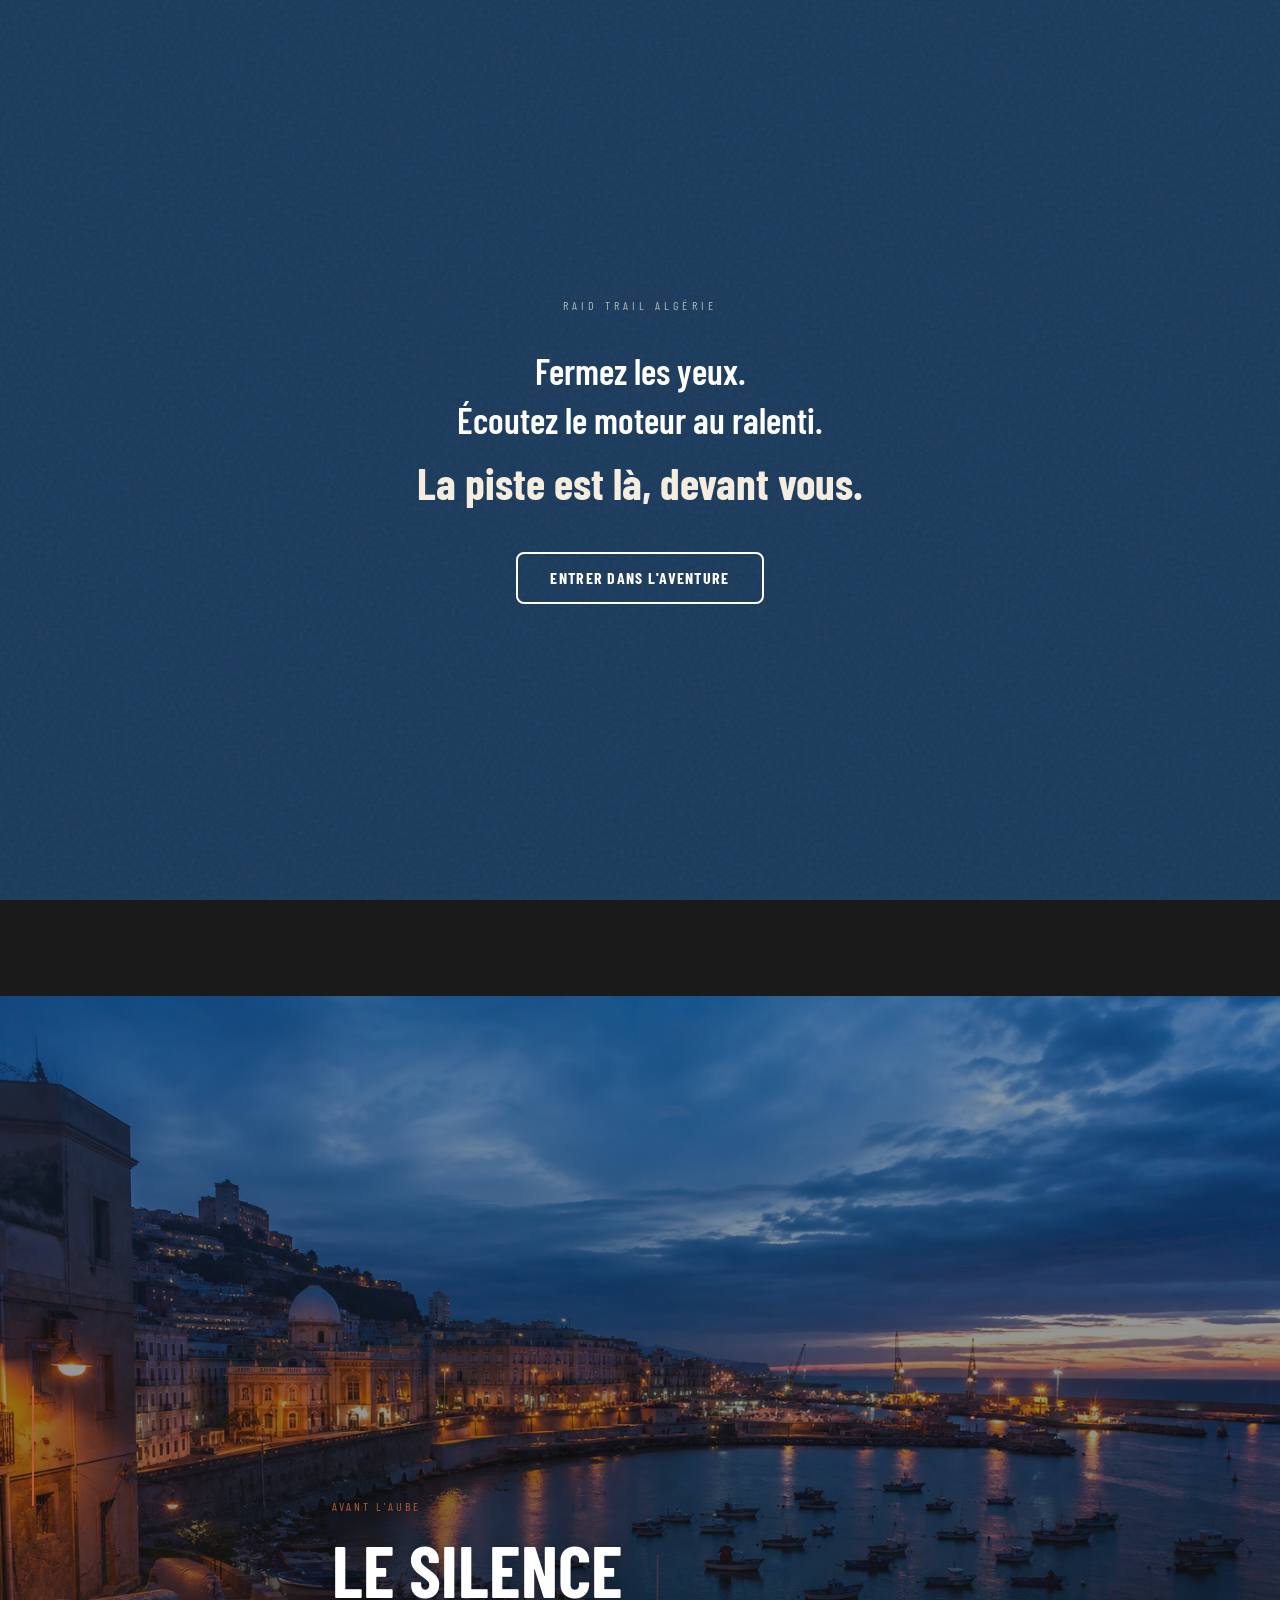
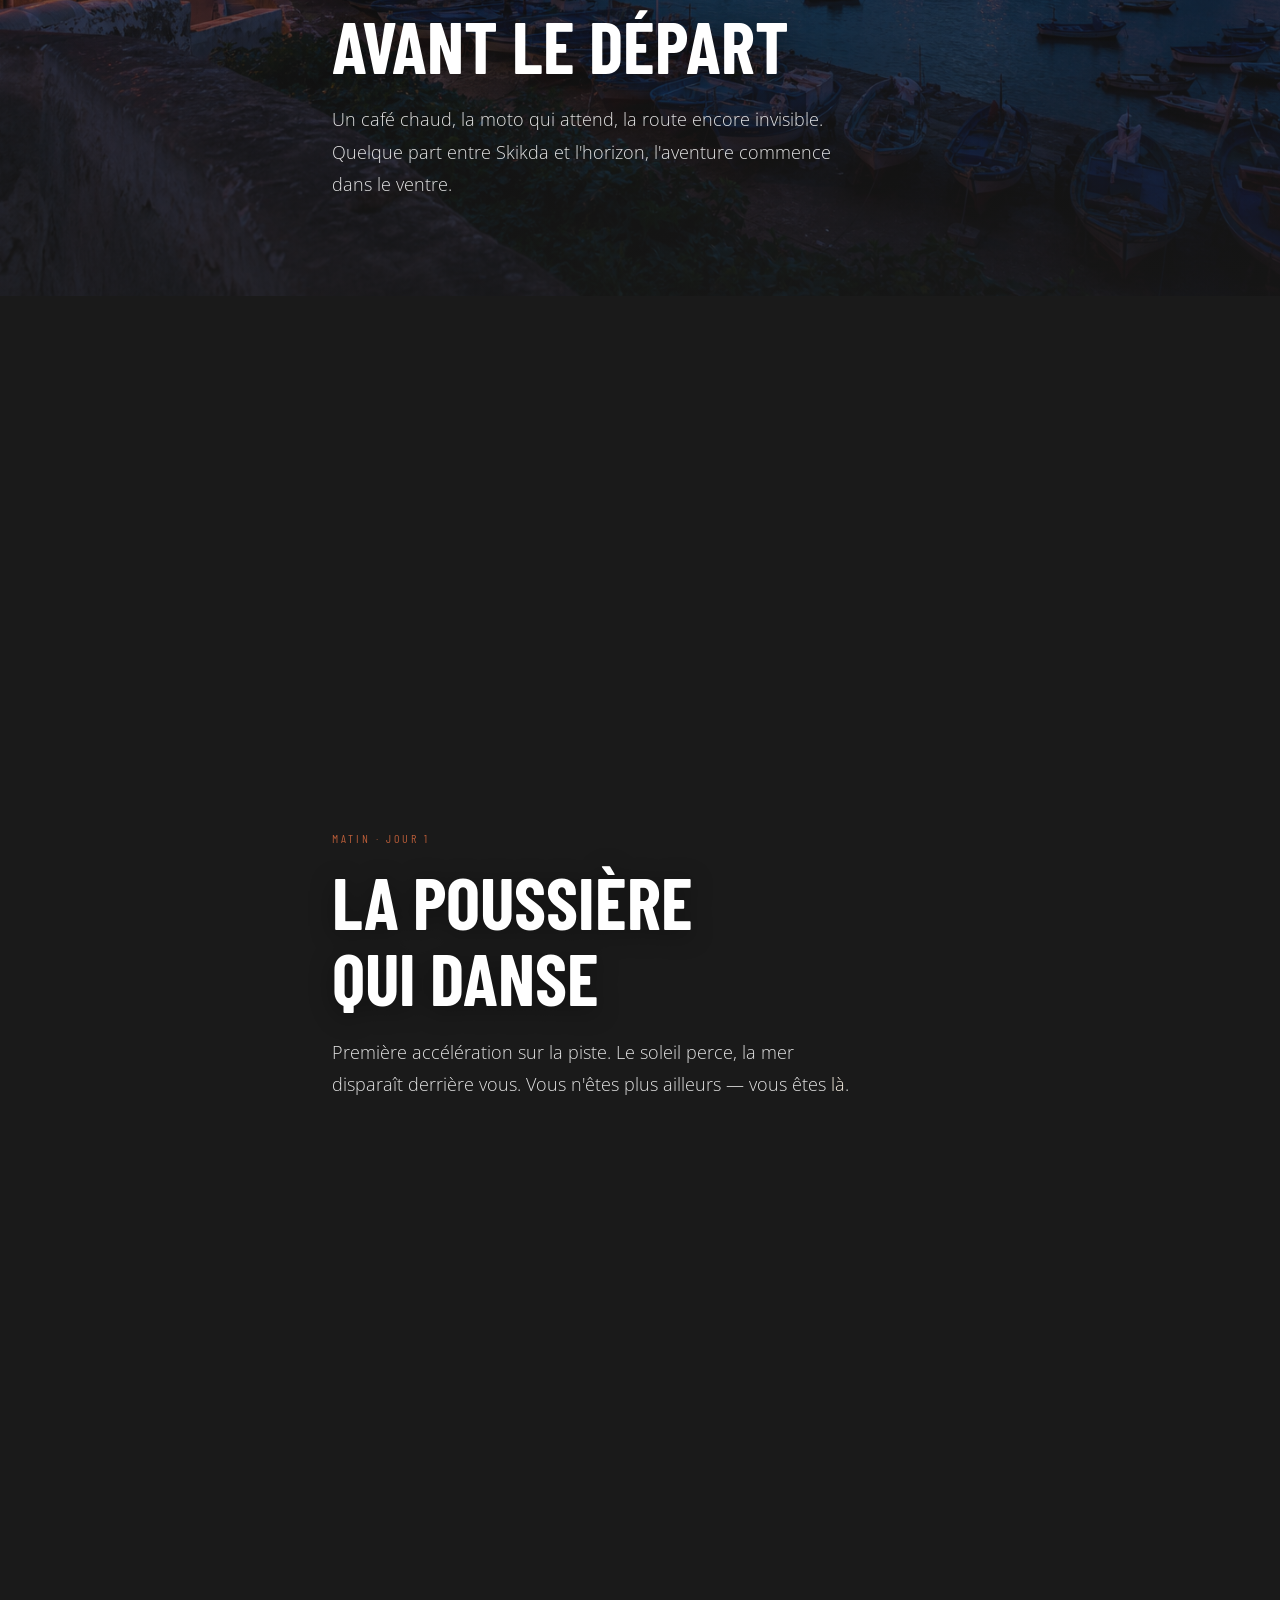
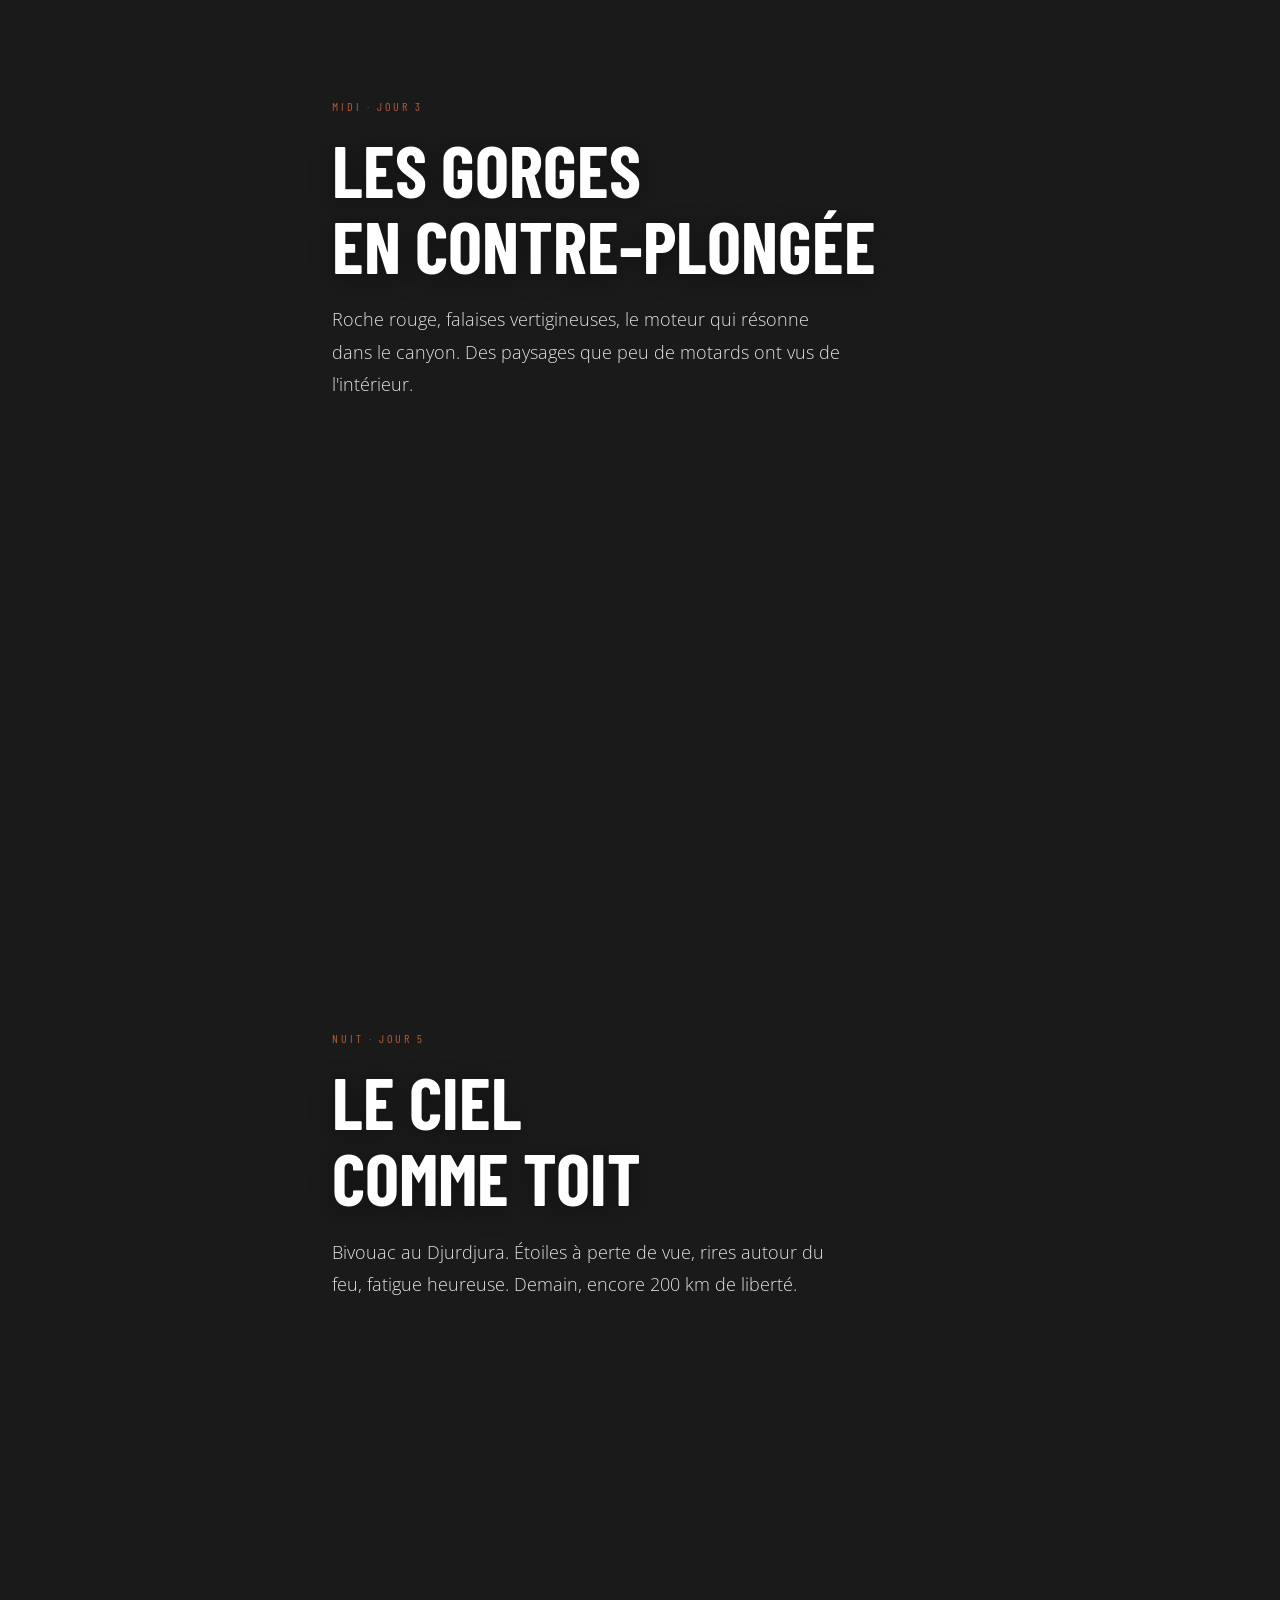
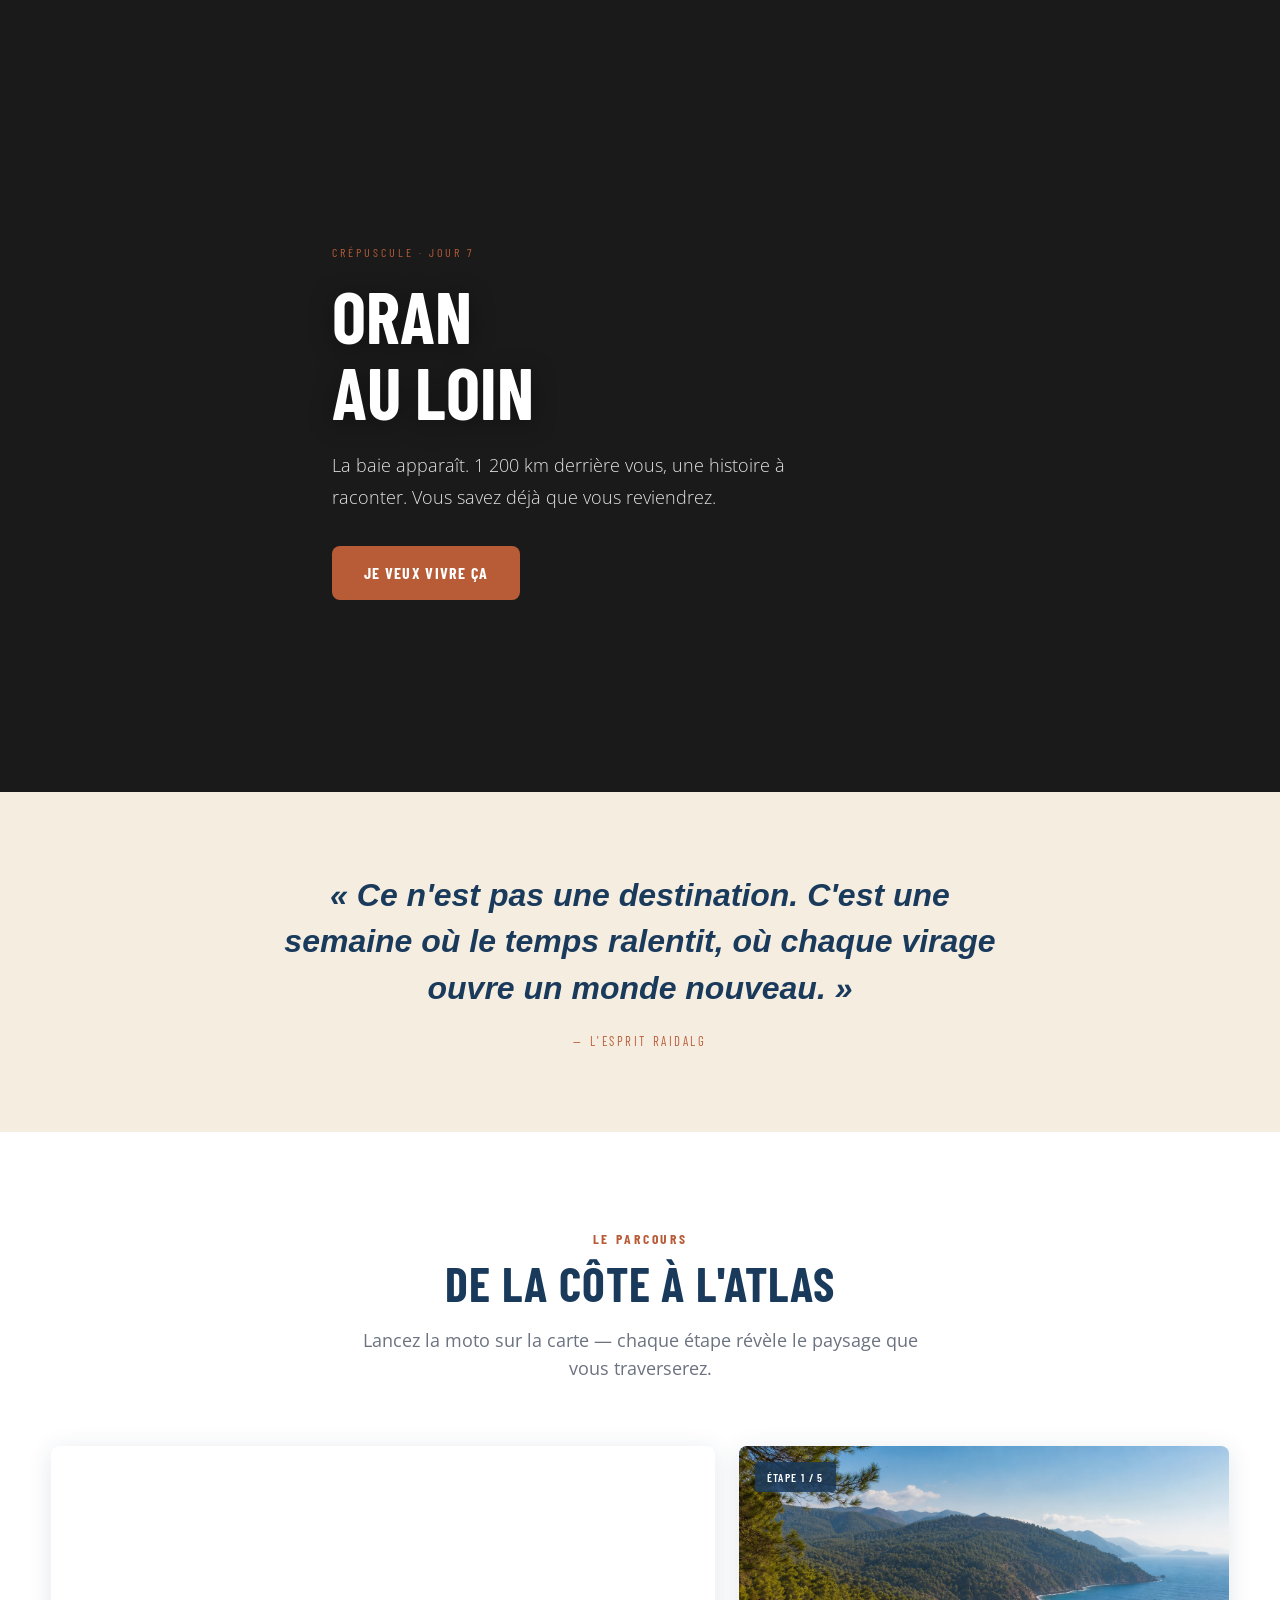
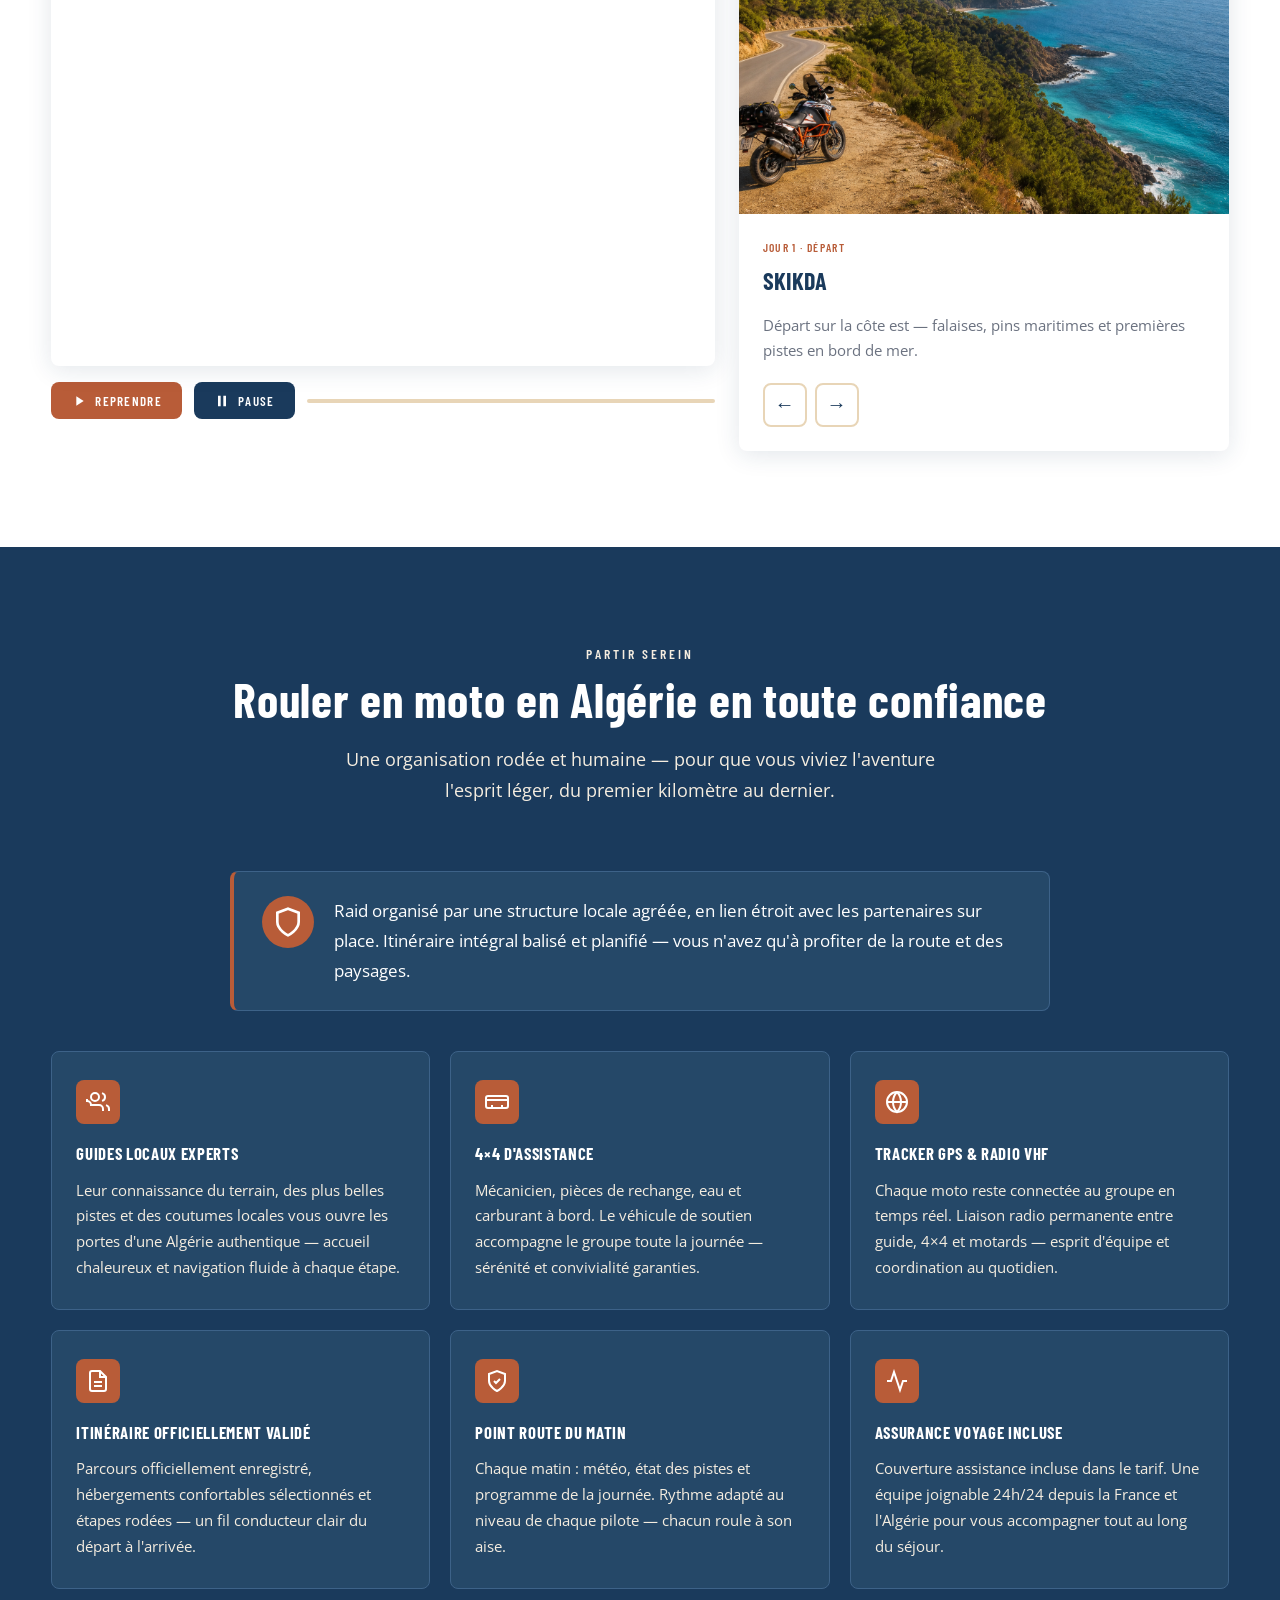
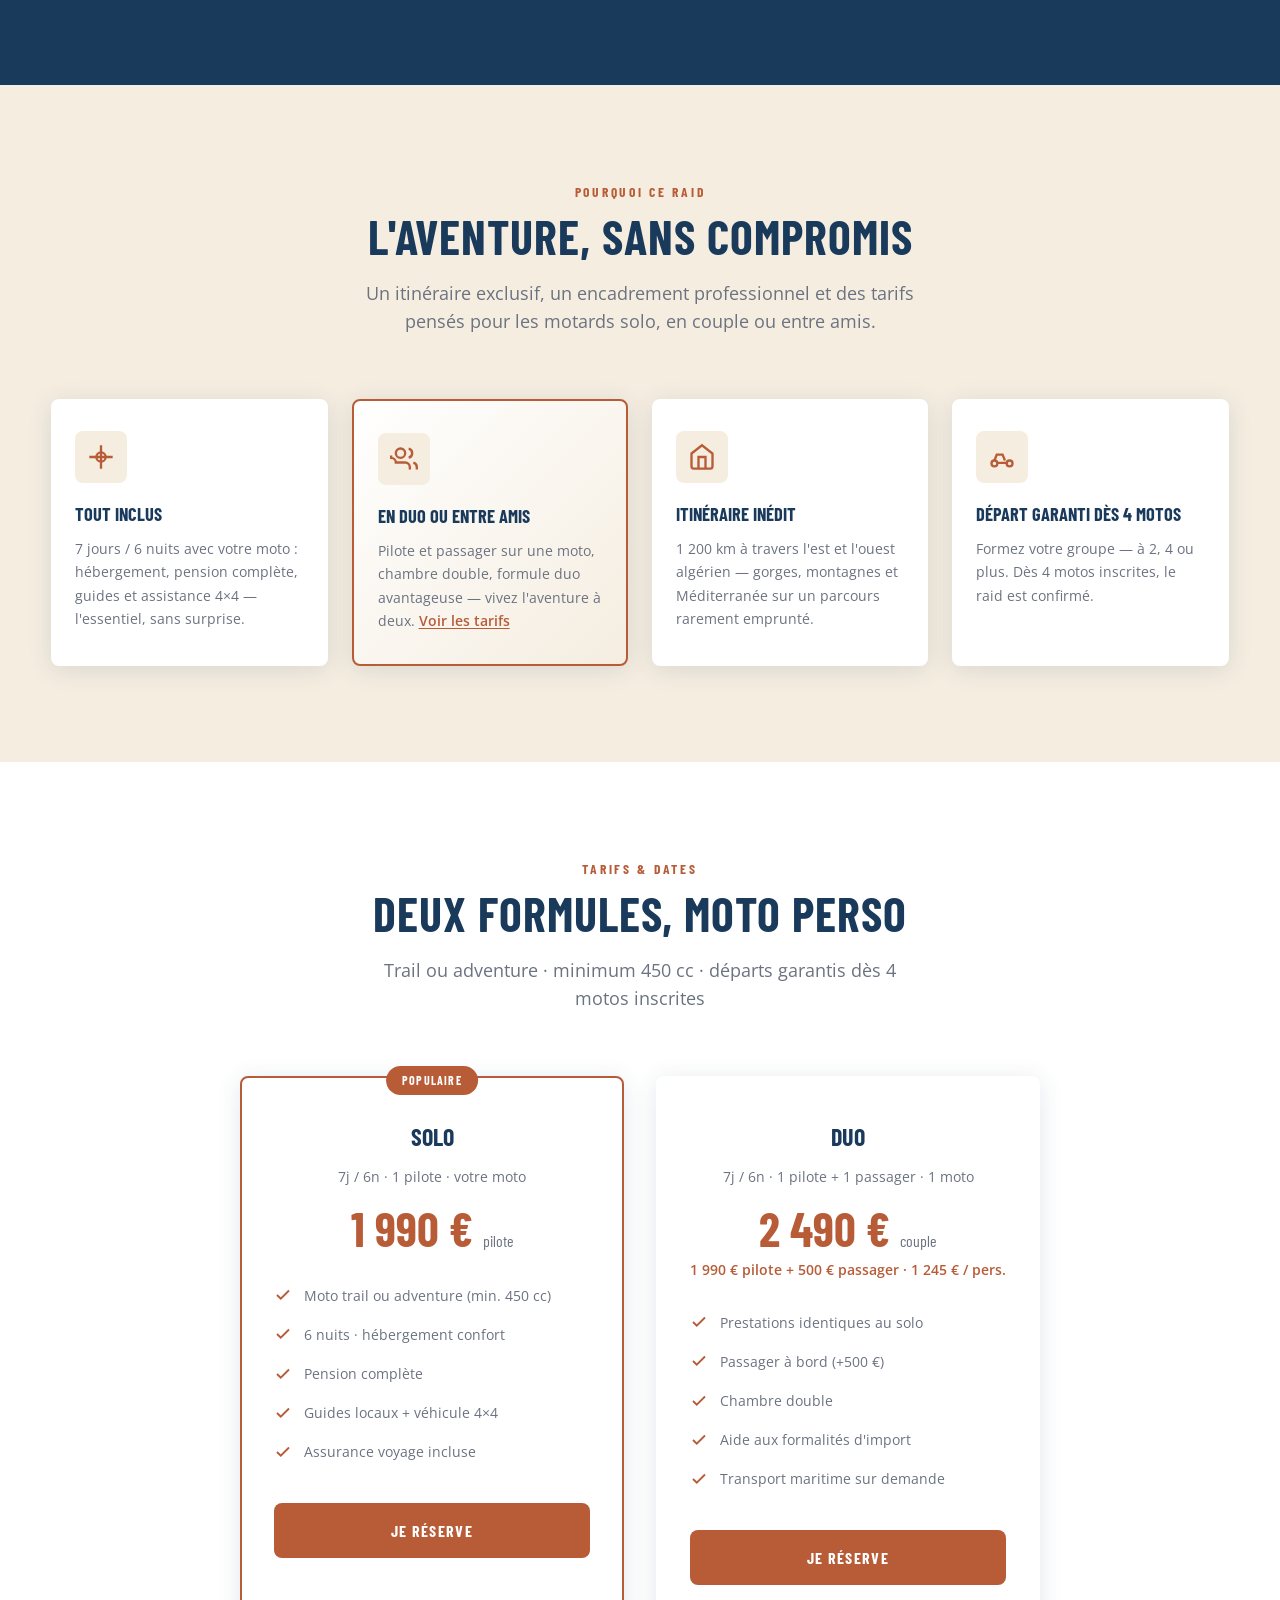
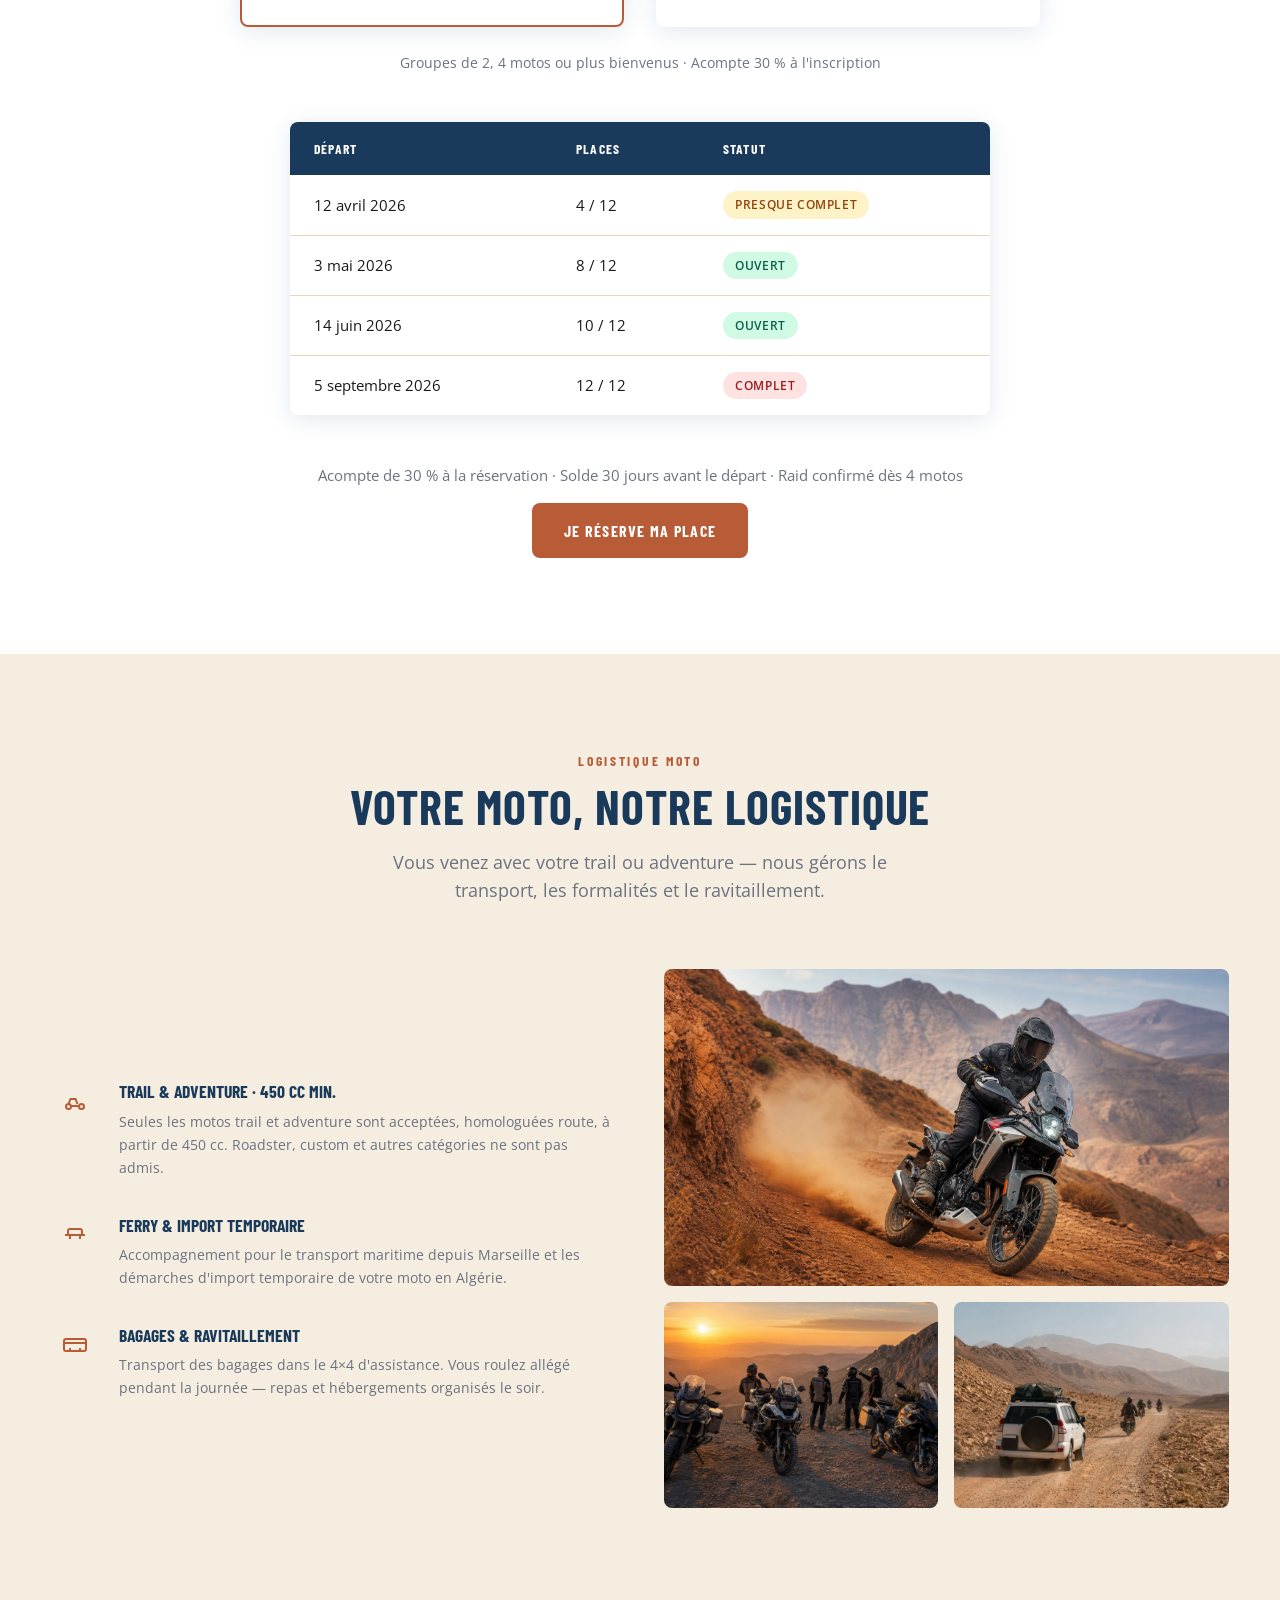
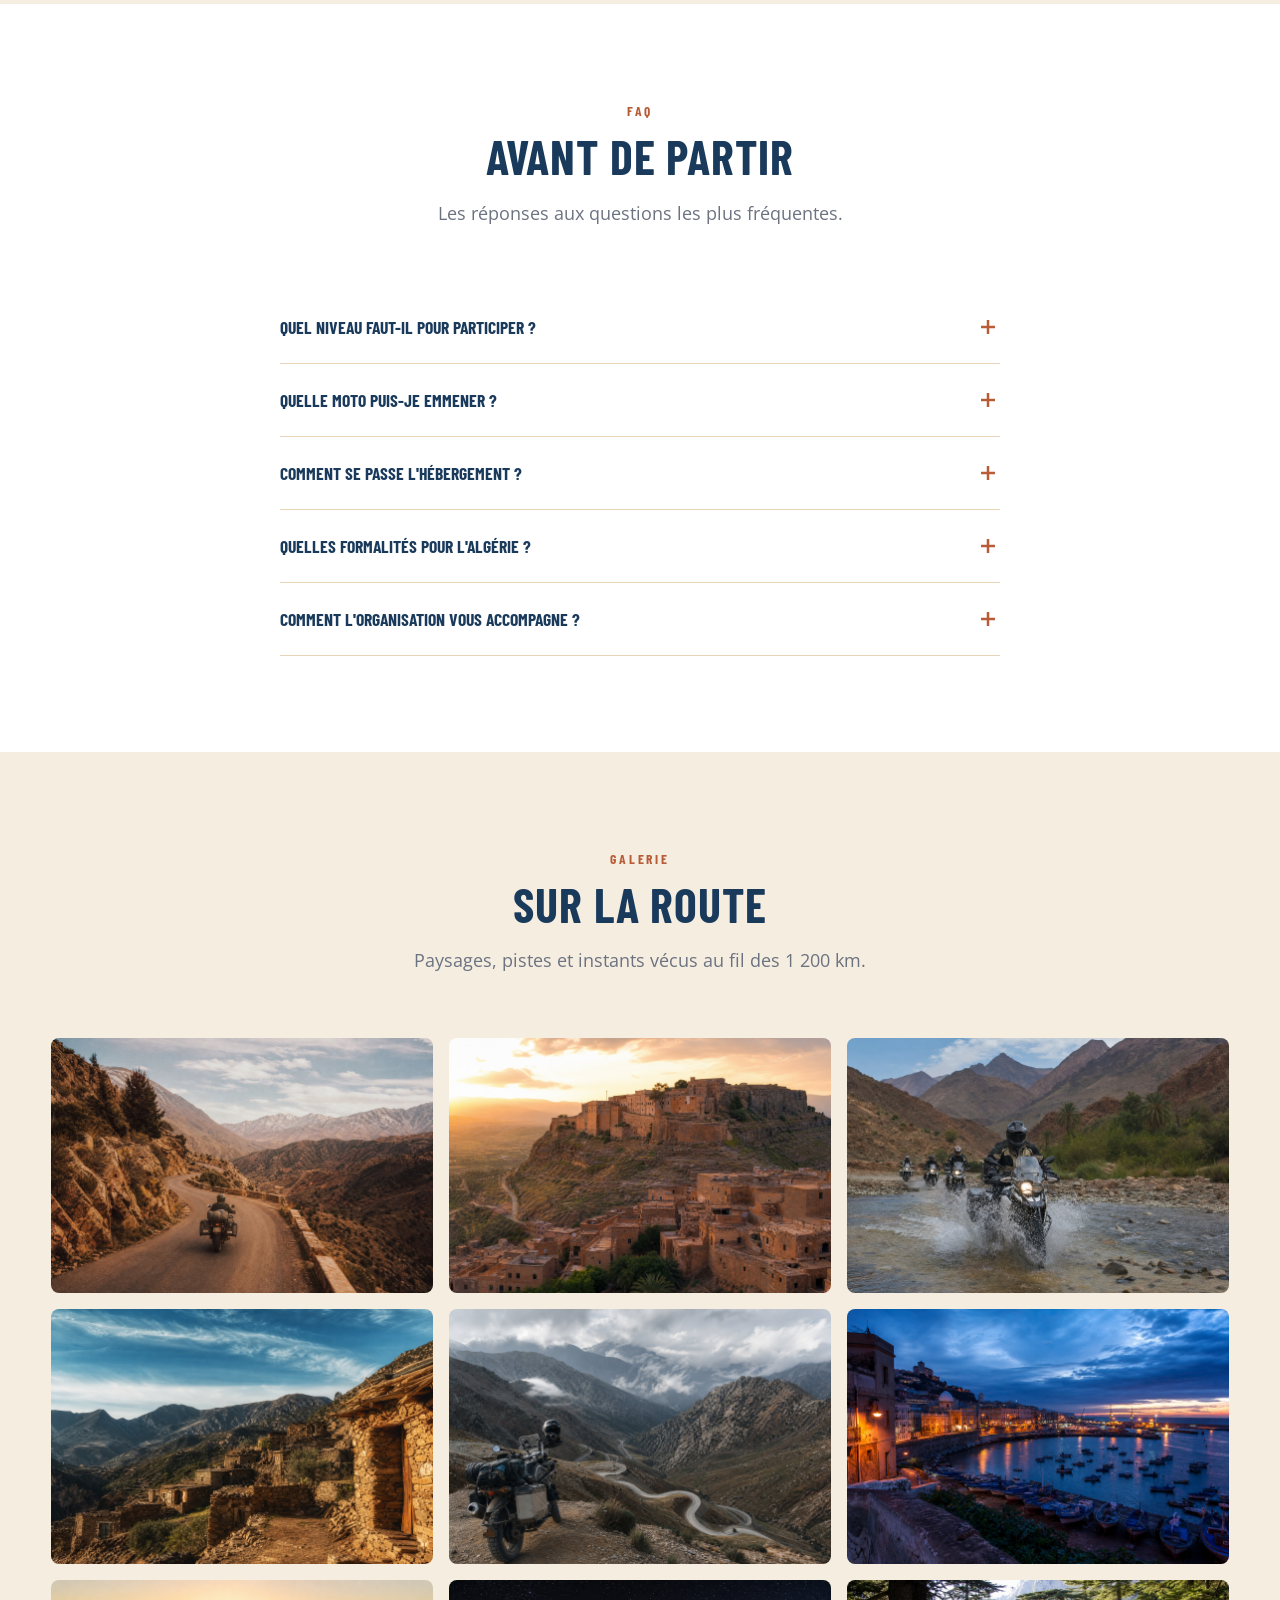
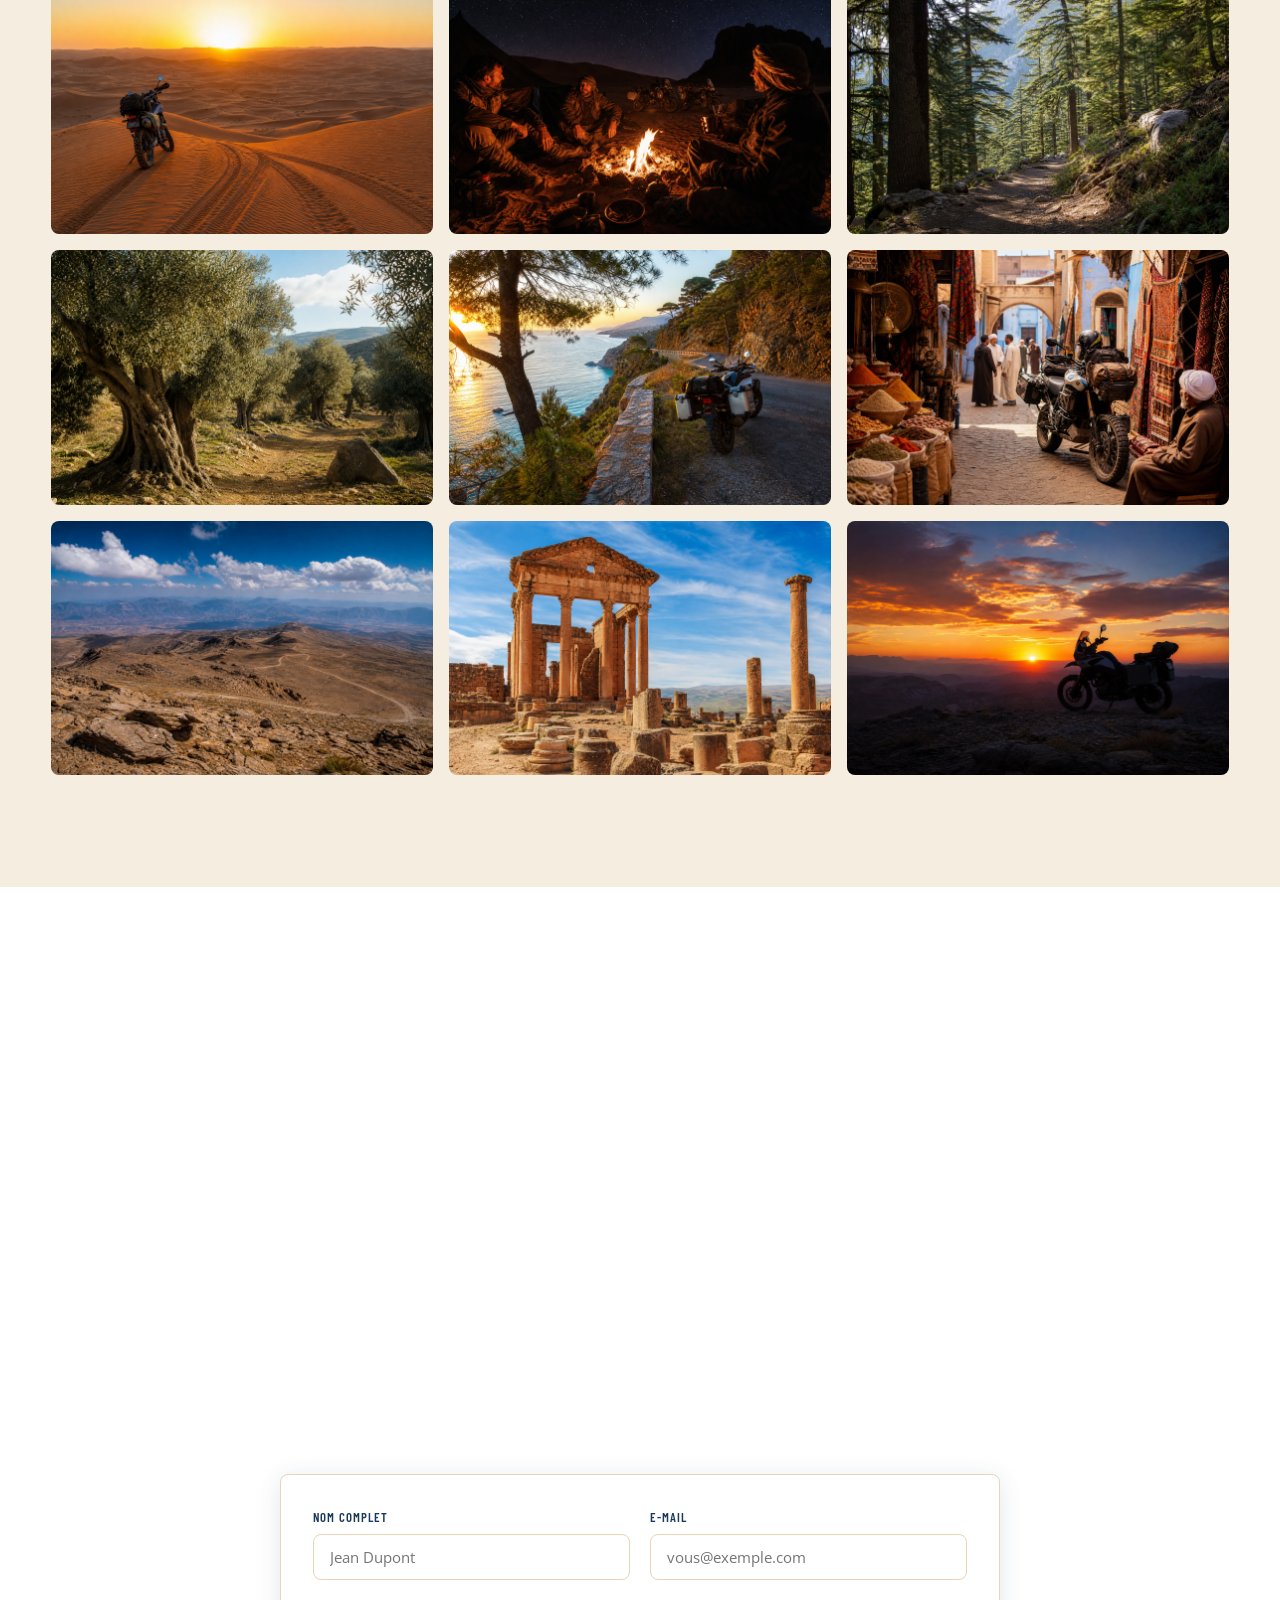
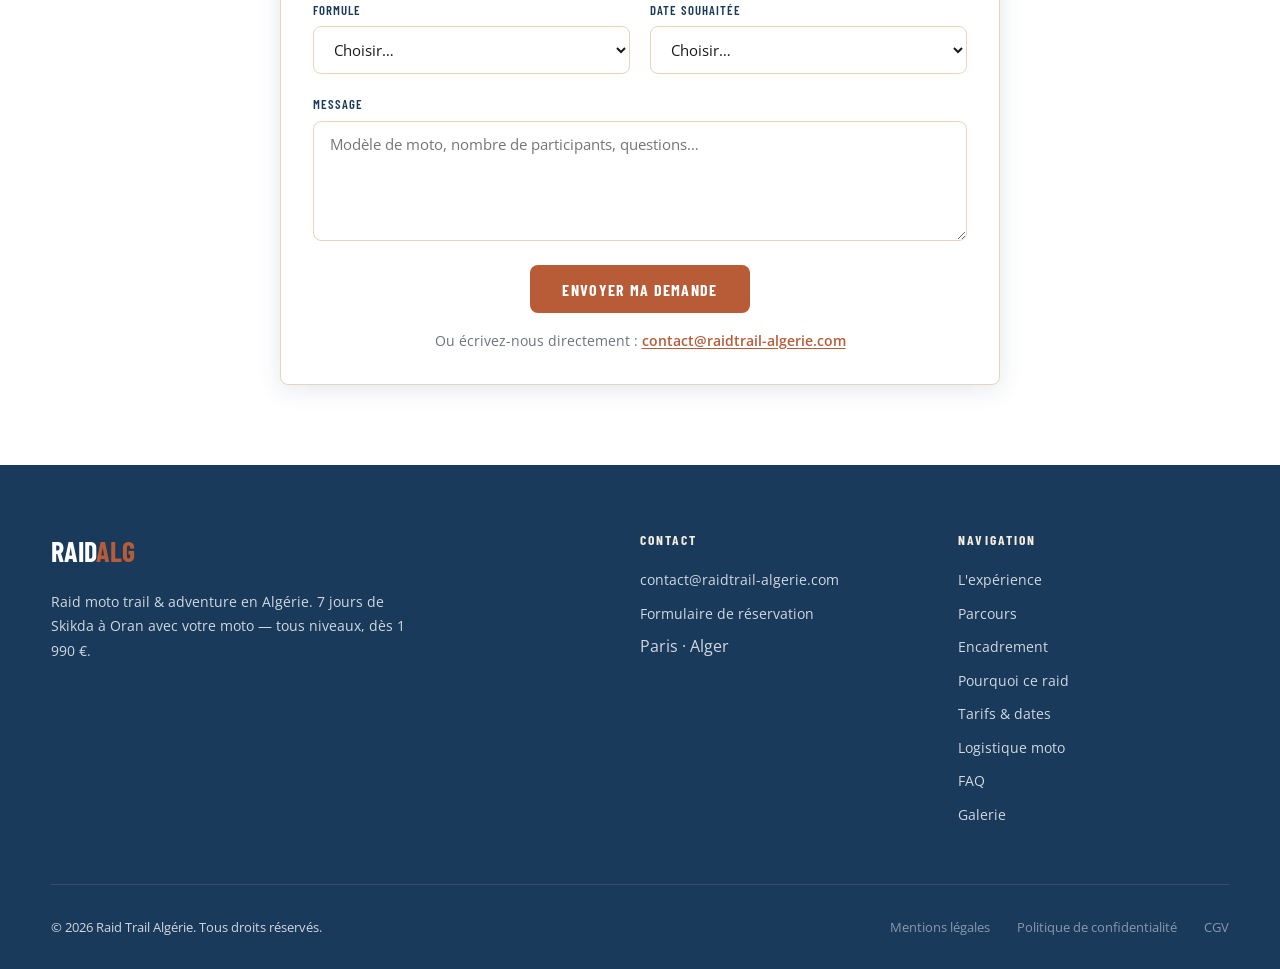
==== commit 53b15032: "Créer une expérience immersive qui transporte le visiteur dans l'aventure. Intro cinématique, scroll" ====
--- a/index.html
+++ b/index.html
@@ -11,7 +11,7 @@
   <meta property="og:type" content="website">
   <meta property="og:url" content="https://raid-trail-algerie.vercel.app/">
   <meta property="og:title" content="Raid Trail Algérie — Skikda à Oran · 7 jours">
-  <meta property="og:description" content="1 200 km de trail en Algérie avec votre moto. Raid encadré, tous niveaux. Solo 1 990 € · Duo 2 490 € · départ dès 4 motos.">
+  <meta property="og:description" content="1 200 km de trail en Algérie avec votre moto. Une expérience immersive — de Skikda à Oran, sept jours entre ciel et pistes.">
   <meta property="og:image" content="https://raid-trail-algerie.vercel.app/images/hero.jpg">
   <meta property="og:locale" content="fr_FR">
   <meta name="twitter:card" content="summary_large_image">
@@ -29,6 +29,18 @@
   <link rel="stylesheet" href="css/style.css">
 </head>
 <body>
+
+  <!-- Intro cinématique -->
+  <div class="intro-curtain" id="introCurtain" aria-hidden="false">
+    <div class="intro-grain" aria-hidden="true"></div>
+    <div class="intro-inner">
+      <p class="intro-eyebrow">Raid Trail Algérie</p>
+      <p class="intro-line">Fermez les yeux.</p>
+      <p class="intro-line">Écoutez le moteur au ralenti.</p>
+      <p class="intro-line intro-line-accent">La piste est là, devant vous.</p>
+      <button type="button" class="intro-enter btn btn-outline" id="introEnter">Entrer dans l'aventure</button>
+    </div>
+  </div>
 
   <!-- Navigation -->
   <nav class="nav" id="nav">
@@ -38,6 +50,7 @@
         <span></span><span></span><span></span>
       </button>
       <ul class="nav-links" id="navLinks">
+        <li><a href="#reve">L'expérience</a></li>
         <li><a href="#parcours">Parcours</a></li>
         <li><a href="#securite">Encadrement</a></li>
         <li><a href="#pourquoi">Pourquoi</a></li>
@@ -52,19 +65,20 @@
 
   <!-- Hero -->
   <header class="hero" id="hero">
-    <div class="hero-bg">
-      <img src="images/hero.jpg" alt="Moto trail sur une piste en Algérie, montagnes et ciel ouvert" width="1920" height="1080" fetchpriority="high">
+    <div class="hero-bg" id="heroBg">
+      <img src="images/hero.jpg" alt="Moto trail sur une piste en Algérie, montagnes et ciel ouvert" width="1920" height="1080" fetchpriority="high" class="hero-bg-img">
       <div class="hero-overlay"></div>
+      <div class="hero-grain" aria-hidden="true"></div>
     </div>
     <div class="hero-content">
-      <span class="hero-badge">Skikda → Oran · 7j / 6n · 1 200 km · Tous niveaux</span>
-      <h1 class="hero-title">Une semaine de <em>trail</em> en Algérie</h1>
-      <p class="hero-desc">Gorges, cols du Djurdjura et littoral méditerranéen — 1 200 km d'itinéraire avec votre moto. Raid encadré, ouvert à tous les niveaux.</p>
-      <div class="hero-cta">
-        <a href="#contact" class="btn btn-primary">Réserver — dès 1 990 €</a>
-        <a href="#parcours" class="btn btn-outline">Voir le parcours</a>
-      </div>
-      <div class="hero-stats">
+      <span class="hero-badge reveal">Skikda → Oran · 7j / 6n · 1 200 km</span>
+      <h1 class="hero-title reveal reveal-delay-1">1 200 km entre <em>ciel</em> et pistes</h1>
+      <p class="hero-desc reveal reveal-delay-2">Sept jours où le bruit du moteur remplace celui du quotidien. Gorges, cols du Djurdjura, Méditerranée — une Algérie rare, à vivre depuis votre selle.</p>
+      <div class="hero-cta reveal reveal-delay-3">
+        <a href="#reve" class="btn btn-primary">Vivre l'expérience</a>
+        <a href="#parcours" class="btn btn-outline">Explorer le parcours</a>
+      </div>
+      <div class="hero-stats reveal reveal-delay-4">
         <div class="hero-stat">
           <div class="hero-stat-value">1 990 €</div>
           <div class="hero-stat-label">Formule solo</div>
@@ -83,18 +97,73 @@
         </div>
       </div>
     </div>
-    <a href="#parcours" class="hero-scroll" aria-label="Défiler">
+    <a href="#reve" class="hero-scroll" aria-label="Défiler">
+      <span class="hero-scroll-text">Plongez</span>
       <svg width="24" height="24" viewBox="0 0 24 24" fill="none" stroke="white" stroke-width="2"><path d="M12 5v14M5 12l7 7 7-7"/></svg>
     </a>
   </header>
 
+  <!-- Immersion — faire rêver -->
+  <section id="reve" class="dream-scroll" aria-label="Vivez l'expérience du raid">
+    <div class="dream-scroll-visual" aria-hidden="true">
+      <div class="dream-scroll-bg">
+        <img class="dream-bg is-active" src="images/gallery-03.jpg" alt="" width="1920" height="1080">
+        <img class="dream-bg" src="images/gallery-11.jpg" alt="" width="1920" height="1080" loading="lazy">
+        <img class="dream-bg" src="images/gallery-07.jpg" alt="" width="1920" height="1080" loading="lazy">
+        <img class="dream-bg" src="images/gallery-08.jpg" alt="" width="1920" height="1080" loading="lazy">
+        <img class="dream-bg" src="images/gallery-12.jpg" alt="" width="1920" height="1080" loading="lazy">
+      </div>
+      <div class="dream-scroll-overlay"></div>
+      <div class="dream-scroll-progress" id="dreamProgress" aria-hidden="true">
+        <span class="dream-scroll-progress-bar" id="dreamProgressBar"></span>
+      </div>
+    </div>
+
+    <div class="dream-scroll-steps">
+      <article class="dream-step is-active" data-dream="0">
+        <p class="dream-step-time">Avant l'aube</p>
+        <h2 class="dream-step-title">Le silence<br>avant le départ</h2>
+        <p class="dream-step-text">Un café chaud, la moto qui attend, la route encore invisible. Quelque part entre Skikda et l'horizon, l'aventure commence dans le ventre.</p>
+      </article>
+      <article class="dream-step" data-dream="1">
+        <p class="dream-step-time">Matin · Jour 1</p>
+        <h2 class="dream-step-title">La poussière<br>qui danse</h2>
+        <p class="dream-step-text">Première accélération sur la piste. Le soleil perce, la mer disparaît derrière vous. Vous n'êtes plus ailleurs — vous êtes <em>là</em>.</p>
+      </article>
+      <article class="dream-step" data-dream="2">
+        <p class="dream-step-time">Midi · Jour 3</p>
+        <h2 class="dream-step-title">Les gorges<br>en contre-plongée</h2>
+        <p class="dream-step-text">Roche rouge, falaises vertigineuses, le moteur qui résonne dans le canyon. Des paysages que peu de motards ont vus de l'intérieur.</p>
+      </article>
+      <article class="dream-step" data-dream="3">
+        <p class="dream-step-time">Nuit · Jour 5</p>
+        <h2 class="dream-step-title">Le ciel<br>comme toit</h2>
+        <p class="dream-step-text">Bivouac au Djurdjura. Étoiles à perte de vue, rires autour du feu, fatigue heureuse. Demain, encore 200 km de liberté.</p>
+      </article>
+      <article class="dream-step" data-dream="4">
+        <p class="dream-step-time">Crépuscule · Jour 7</p>
+        <h2 class="dream-step-title">Oran<br>au loin</h2>
+        <p class="dream-step-text">La baie apparaît. 1 200 km derrière vous, une histoire à raconter. Vous savez déjà que vous reviendrez.</p>
+        <a href="#contact" class="btn btn-primary dream-step-cta">Je veux vivre ça</a>
+      </article>
+    </div>
+  </section>
+
+  <!-- Bandeau rêve -->
+  <div class="dream-quote" aria-hidden="false">
+    <blockquote class="dream-quote-inner reveal">
+      <p>« Ce n'est pas une destination. C'est une semaine où le temps ralentit, où chaque virage ouvre un monde nouveau. »</p>
+      <cite>— L'esprit RaidAlg</cite>
+    </blockquote>
+  </div>
+
   <!-- Parcours -->
   <section id="parcours" class="section-bg-white">
     <div class="container">
-      <div class="section-header">
+      <div class="section-header reveal">
         <p class="section-label">Le parcours</p>
         <h2 class="section-title">De la côte à l'Atlas</h2>
-        <p class="section-subtitle">Cliquez sur une étape ou lancez le parcours — la moto vous guide à travers chaque paysage.</p>
+        <p class="section-subtitle">Lancez la moto sur la carte — chaque étape révèle le paysage que vous traverserez.</p>
       </div>
 
       <div class="journey-interactive">
@@ -138,7 +207,7 @@
   <!-- Encadrement & sérénité -->
   <section id="securite" class="security-section">
     <div class="container">
-      <div class="section-header">
+      <div class="section-header reveal">
         <p class="section-label">Partir serein</p>
         <h2 class="security-headline">
           <span class="security-headline-text">Rouler en moto en Algérie en toute confiance</span>
@@ -432,7 +501,7 @@
   <!-- Inspirations / Gallery -->
   <section id="inspirations" class="section-bg-sand">
     <div class="container">
-      <div class="section-header">
+      <div class="section-header reveal">
         <p class="section-label">Galerie</p>
         <h2 class="section-title">Sur la route</h2>
         <p class="section-subtitle">Paysages, pistes et instants vécus au fil des 1 200 km.</p>
@@ -461,7 +530,12 @@
   <!-- Contact -->
   <section id="contact" class="section-bg-white contact-section">
     <div class="container">
-      <div class="section-header">
+      <div class="dream-closer reveal">
+        <p class="dream-closer-label">Cette route existe</p>
+        <h2 class="dream-closer-title">Il ne reste qu'à<br>la prendre</h2>
+        <p class="dream-closer-text">Places limitées · Départs dès 4 motos · Réponse sous 48 h</p>
+      </div>
+      <div class="section-header reveal">
         <p class="section-label">Contact</p>
         <h2 class="section-title">Réserver votre place</h2>
         <p class="section-subtitle">Envoyez-nous votre demande — nous vous répondons sous 48 h avec les modalités et la date de votre choix.</p>
@@ -537,6 +611,7 @@
         <div>
           <h4>Navigation</h4>
           <ul class="footer-links">
+            <li><a href="#reve">L'expérience</a></li>
             <li><a href="#parcours">Parcours</a></li>
             <li><a href="#securite">Encadrement</a></li>
             <li><a href="#pourquoi">Pourquoi ce raid</a></li>
--- a/css/style.css
+++ b/css/style.css
@@ -248,6 +248,55 @@
   object-fit: cover;
 }
 
+.hero-bg-img {
+  animation: kenBurns 22s ease-in-out infinite alternate;
+  will-change: transform;
+}
+
+.hero-grain {
+  position: absolute;
+  inset: 0;
+  opacity: 0.04;
+  pointer-events: none;
+  background-image: url("data:image/svg+xml,%3Csvg viewBox='0 0 256 256' xmlns='http://www.w3.org/2000/svg'%3E%3Cfilter id='n'%3E%3CfeTurbulence type='fractalNoise' baseFrequency='0.85' numOctaves='4' stitchTiles='stitch'/%3E%3C/filter%3E%3Crect width='100%25' height='100%25' filter='url(%23n)'/%3E%3C/svg%3E");
+}
+
+@keyframes kenBurns {
+  from { transform: scale(1) translate(0, 0); }
+  to { transform: scale(1.1) translate(-1%, -1%); }
+}
+
+.hero-content .reveal {
+  opacity: 0;
+  transform: translateY(28px);
+  transition: opacity 0.9s ease, transform 0.9s cubic-bezier(0.22, 1, 0.36, 1);
+}
+
+.hero.is-loaded .reveal {
+  opacity: 1;
+  transform: translateY(0);
+}
+
+.reveal-delay-1 { transition-delay: 0.15s; }
+.reveal-delay-2 { transition-delay: 0.3s; }
+.reveal-delay-3 { transition-delay: 0.45s; }
+.reveal-delay-4 { transition-delay: 0.6s; }
+
+.hero-scroll {
+  display: flex;
+  flex-direction: column;
+  align-items: center;
+  gap: 0.35rem;
+}
+
+.hero-scroll-text {
+  font-family: var(--font-title);
+  font-size: 0.65rem;
+  letter-spacing: 0.25em;
+  text-transform: uppercase;
+  opacity: 0.55;
+}
+
 .hero-overlay {
   position: absolute;
   inset: 0;
@@ -1564,6 +1613,16 @@
 
   .hero-scroll { animation: none; }
 
+  .hero-bg-img { animation: none; }
+
+  .intro-curtain { display: none !important; }
+
+  .dream-scroll-visual { position: relative; height: 50vh; }
+
+  .dream-scroll-steps { position: relative; }
+
+  .dream-step { min-height: auto; opacity: 1; transform: none; }
+
   .btn-primary:hover,
   .btn:hover,
   .value-card:hover,
@@ -1571,4 +1630,300 @@
   .gallery-item:hover img {
     transform: none;
   }
-}
+
+  .reveal,
+  .hero-content .reveal {
+    opacity: 1;
+    transform: none;
+    transition: none;
+  }
+}
+
+/* ── Intro cinématique ── */
+.intro-curtain {
+  position: fixed;
+  inset: 0;
+  z-index: 3000;
+  display: flex;
+  align-items: center;
+  justify-content: center;
+  background: var(--blue-deep);
+  transition: opacity 0.9s ease, visibility 0.9s ease;
+}
+
+.intro-curtain.is-hidden {
+  opacity: 0;
+  visibility: hidden;
+  pointer-events: none;
+}
+
+.intro-grain {
+  position: absolute;
+  inset: 0;
+  opacity: 0.06;
+  background-image: url("data:image/svg+xml,%3Csvg viewBox='0 0 256 256' xmlns='http://www.w3.org/2000/svg'%3E%3Cfilter id='n'%3E%3CfeTurbulence type='fractalNoise' baseFrequency='0.9' numOctaves='4' stitchTiles='stitch'/%3E%3C/filter%3E%3Crect width='100%25' height='100%25' filter='url(%23n)'/%3E%3C/svg%3E");
+}
+
+.intro-inner {
+  position: relative;
+  text-align: center;
+  color: var(--white);
+  padding: 2rem;
+  max-width: 640px;
+}
+
+.intro-eyebrow {
+  font-family: var(--font-title);
+  font-size: 0.75rem;
+  letter-spacing: 0.35em;
+  text-transform: uppercase;
+  color: var(--sand);
+  opacity: 0.7;
+  margin-bottom: 2rem;
+}
+
+.intro-line {
+  font-family: var(--font-title);
+  font-weight: 600;
+  font-size: clamp(1.5rem, 4vw, 2.25rem);
+  line-height: 1.35;
+  opacity: 0;
+  transform: translateY(16px);
+  animation: introLineIn 0.9s ease forwards;
+}
+
+.intro-line:nth-child(2) { animation-delay: 0.4s; }
+.intro-line:nth-child(3) { animation-delay: 1.1s; }
+.intro-line:nth-child(4) { animation-delay: 1.8s; }
+
+.intro-line-accent {
+  color: var(--sand);
+  font-size: clamp(1.75rem, 5vw, 2.75rem);
+  font-weight: 700;
+  margin: 0.5rem 0 2rem;
+}
+
+.intro-enter {
+  opacity: 0;
+  animation: introLineIn 0.8s ease 2.6s forwards;
+  margin-top: 0.5rem;
+}
+
+@keyframes introLineIn {
+  to { opacity: 1; transform: translateY(0); }
+}
+
+/* ── Scroll reveal ── */
+.reveal {
+  opacity: 0;
+  transform: translateY(32px);
+  transition: opacity 0.8s ease, transform 0.8s cubic-bezier(0.22, 1, 0.36, 1);
+}
+
+.reveal.is-visible {
+  opacity: 1;
+  transform: translateY(0);
+}
+
+/* ── Immersion scrollytelling ── */
+.dream-scroll {
+  position: relative;
+  background: var(--black);
+}
+
+.dream-scroll-visual {
+  position: sticky;
+  top: 0;
+  height: 100vh;
+  overflow: hidden;
+}
+
+.dream-scroll-bg {
+  position: absolute;
+  inset: 0;
+}
+
+.dream-scroll-bg .dream-bg {
+  position: absolute;
+  inset: 0;
+  width: 100%;
+  height: 100%;
+  object-fit: cover;
+  opacity: 0;
+  transform: scale(1.06);
+  transition: opacity 1.2s ease, transform 8s ease;
+}
+
+.dream-scroll-bg .dream-bg.is-active {
+  opacity: 1;
+  transform: scale(1);
+}
+
+.dream-scroll-overlay {
+  position: absolute;
+  inset: 0;
+  background: linear-gradient(
+    180deg,
+    rgba(26, 58, 92, 0.55) 0%,
+    rgba(26, 26, 26, 0.45) 45%,
+    rgba(26, 26, 26, 0.82) 100%
+  );
+}
+
+.dream-scroll-progress {
+  position: absolute;
+  left: 2rem;
+  top: 50%;
+  transform: translateY(-50%);
+  width: 2px;
+  height: 120px;
+  background: rgba(255, 255, 255, 0.15);
+  border-radius: 2px;
+  z-index: 2;
+}
+
+.dream-scroll-progress-bar {
+  display: block;
+  width: 100%;
+  height: 0%;
+  background: var(--terra);
+  border-radius: 2px;
+  transition: height 0.4s ease;
+}
+
+.dream-scroll-steps {
+  position: relative;
+  z-index: 1;
+  margin-top: -100vh;
+}
+
+.dream-step {
+  min-height: 100vh;
+  display: flex;
+  flex-direction: column;
+  justify-content: flex-end;
+  padding: 4rem 2rem 6rem;
+  max-width: 680px;
+  margin-left: auto;
+  margin-right: auto;
+  color: var(--white);
+  opacity: 0.25;
+  transform: translateY(40px);
+  transition: opacity 0.7s ease, transform 0.7s cubic-bezier(0.22, 1, 0.36, 1);
+}
+
+.dream-step.is-active {
+  opacity: 1;
+  transform: translateY(0);
+}
+
+.dream-step-time {
+  font-family: var(--font-title);
+  font-size: 0.75rem;
+  letter-spacing: 0.25em;
+  text-transform: uppercase;
+  color: var(--terra);
+  margin-bottom: 1rem;
+}
+
+.dream-step-title {
+  font-family: var(--font-title);
+  font-weight: 700;
+  font-size: clamp(2.5rem, 7vw, 4.5rem);
+  line-height: 1.05;
+  text-transform: uppercase;
+  margin-bottom: 1.25rem;
+  text-shadow: 0 4px 24px rgba(0, 0, 0, 0.4);
+}
+
+.dream-step-text {
+  font-size: clamp(1rem, 2.5vw, 1.15rem);
+  line-height: 1.75;
+  color: rgba(255, 255, 255, 0.88);
+  font-weight: 300;
+  max-width: 520px;
+}
+
+.dream-step-text em {
+  font-style: normal;
+  color: var(--sand);
+}
+
+.dream-step-cta {
+  margin-top: 2rem;
+  align-self: flex-start;
+}
+
+/* ── Bandeau citation ── */
+.dream-quote {
+  background: var(--sand);
+  padding: 5rem 2rem;
+  text-align: center;
+}
+
+.dream-quote-inner {
+  max-width: 720px;
+  margin-inline: auto;
+}
+
+.dream-quote-inner p {
+  font-family: var(--font-title);
+  font-weight: 600;
+  font-size: clamp(1.35rem, 3.5vw, 2rem);
+  line-height: 1.45;
+  color: var(--blue-deep);
+  font-style: italic;
+}
+
+.dream-quote-inner cite {
+  display: block;
+  margin-top: 1.25rem;
+  font-family: var(--font-title);
+  font-size: 0.8rem;
+  letter-spacing: 0.2em;
+  text-transform: uppercase;
+  color: var(--terra);
+  font-style: normal;
+}
+
+/* ── Closer contact ── */
+.dream-closer {
+  text-align: center;
+  margin-bottom: 3rem;
+  padding-top: 2rem;
+}
+
+.dream-closer-label {
+  font-family: var(--font-title);
+  font-size: 0.8rem;
+  letter-spacing: 0.25em;
+  text-transform: uppercase;
+  color: var(--terra);
+  margin-bottom: 0.75rem;
+}
+
+.dream-closer-title {
+  font-family: var(--font-title);
+  font-weight: 700;
+  font-size: clamp(2.25rem, 6vw, 3.5rem);
+  line-height: 1.05;
+  text-transform: uppercase;
+  color: var(--blue-deep);
+  margin-bottom: 1rem;
+}
+
+.dream-closer-text {
+  font-size: 1rem;
+  color: var(--gray);
+}
+
+@media (max-width: 640px) {
+  .dream-scroll-progress { left: 1rem; height: 80px; }
+
+  .dream-step {
+    padding: 3rem 1.25rem 5rem;
+    min-height: 85vh;
+  }
+
+  .dream-quote { padding: 3.5rem 1.25rem; }
+}
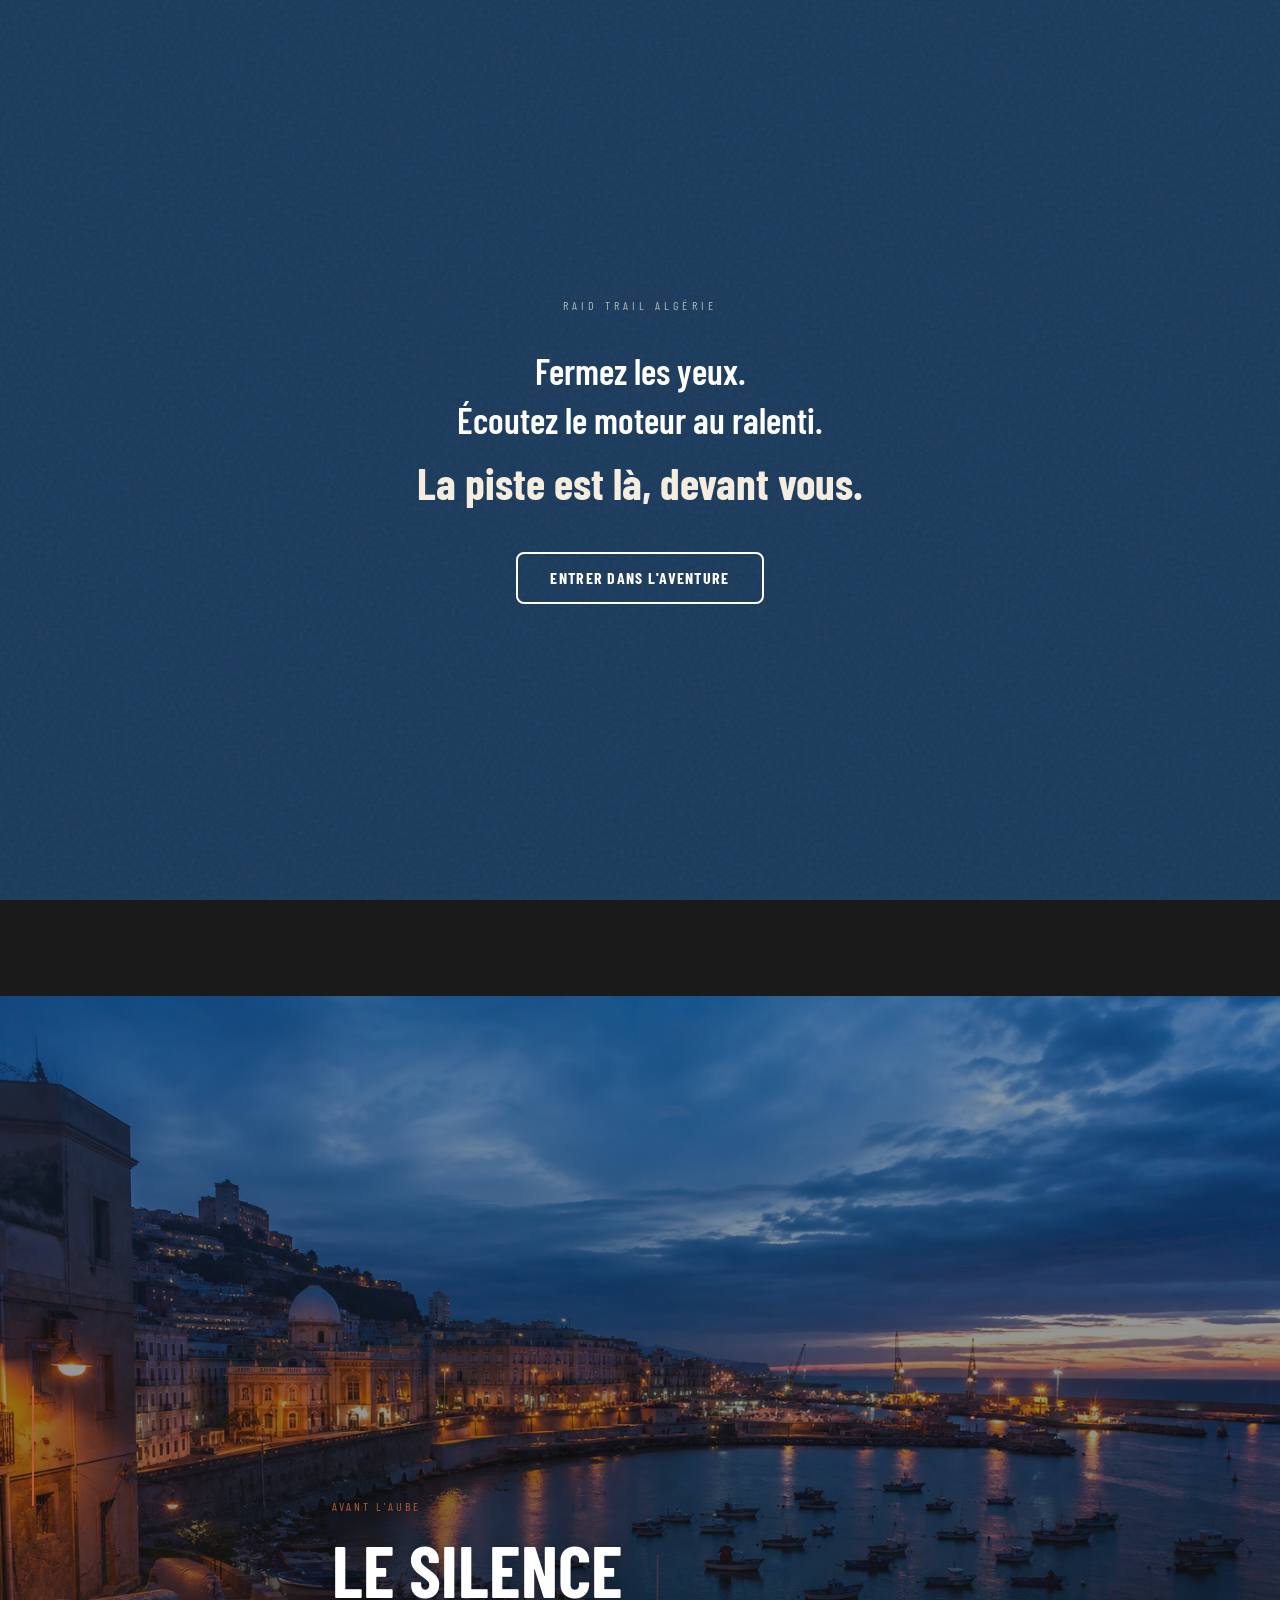
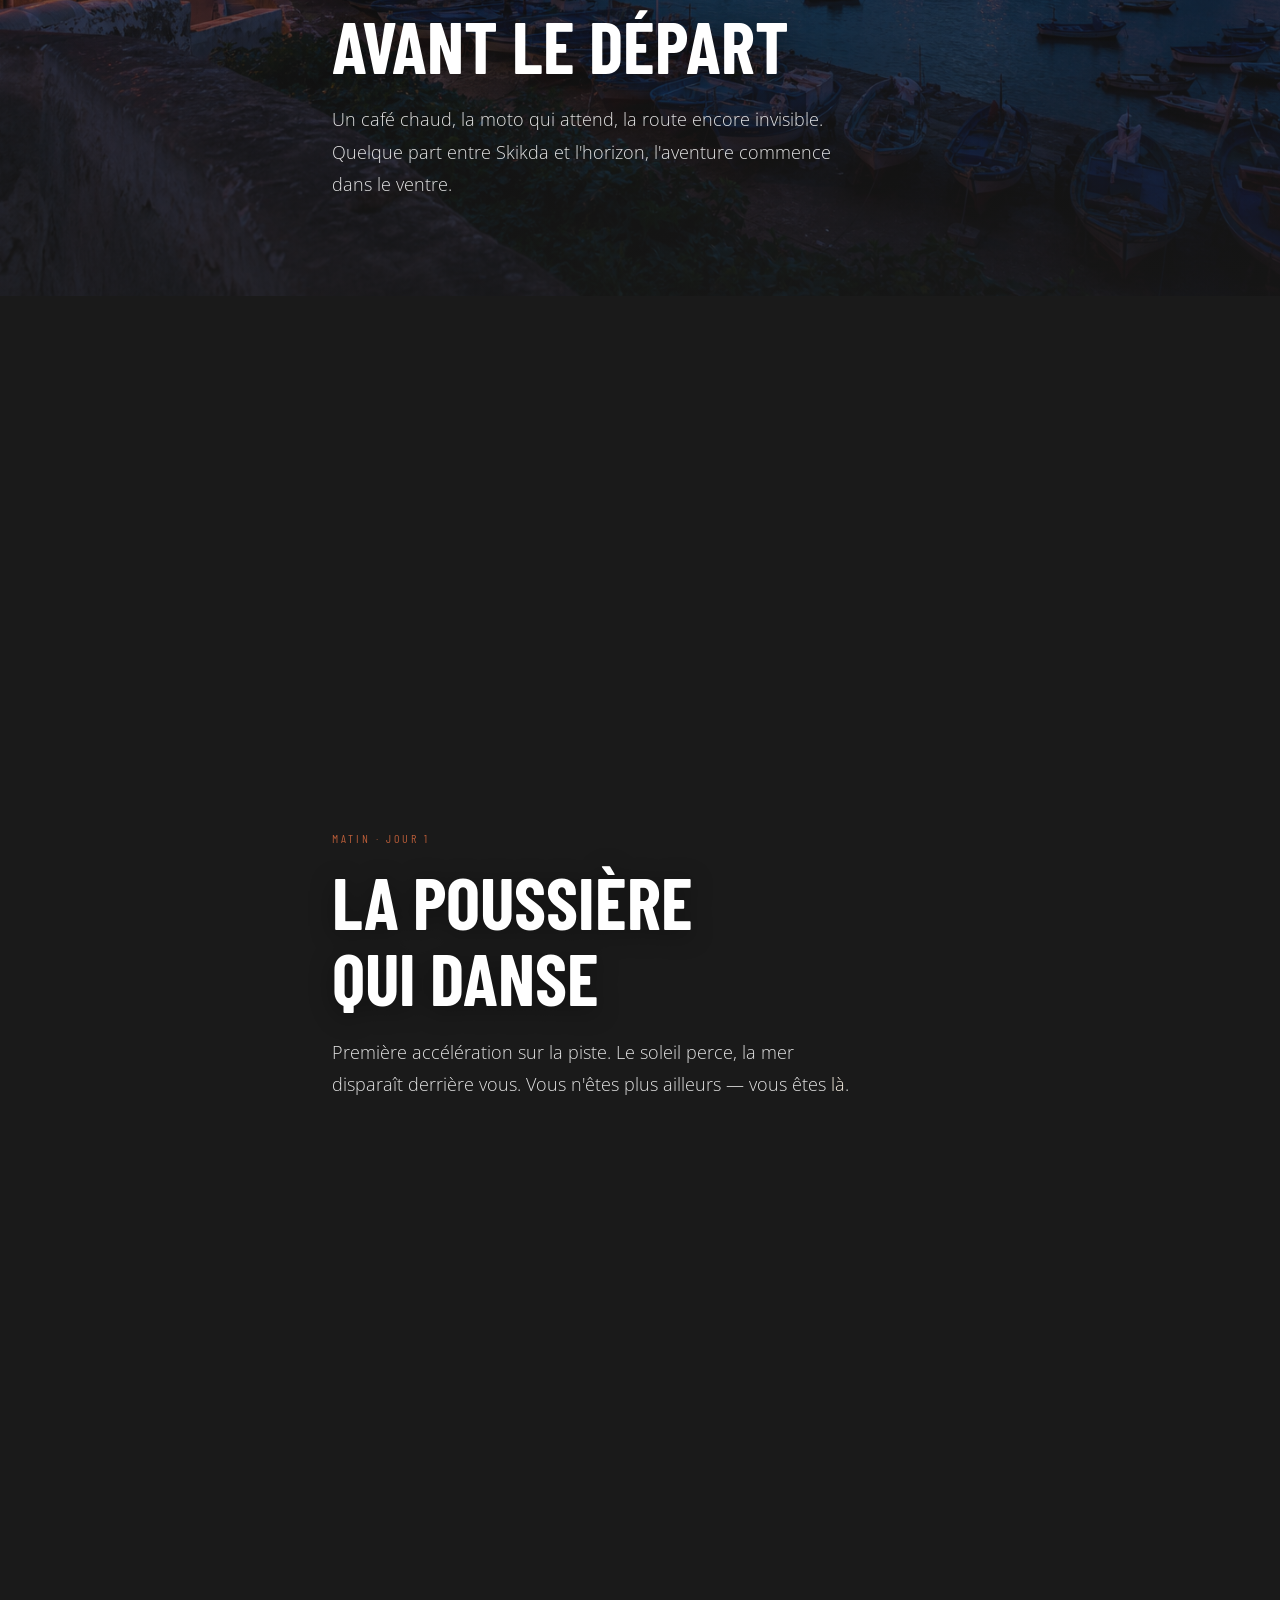
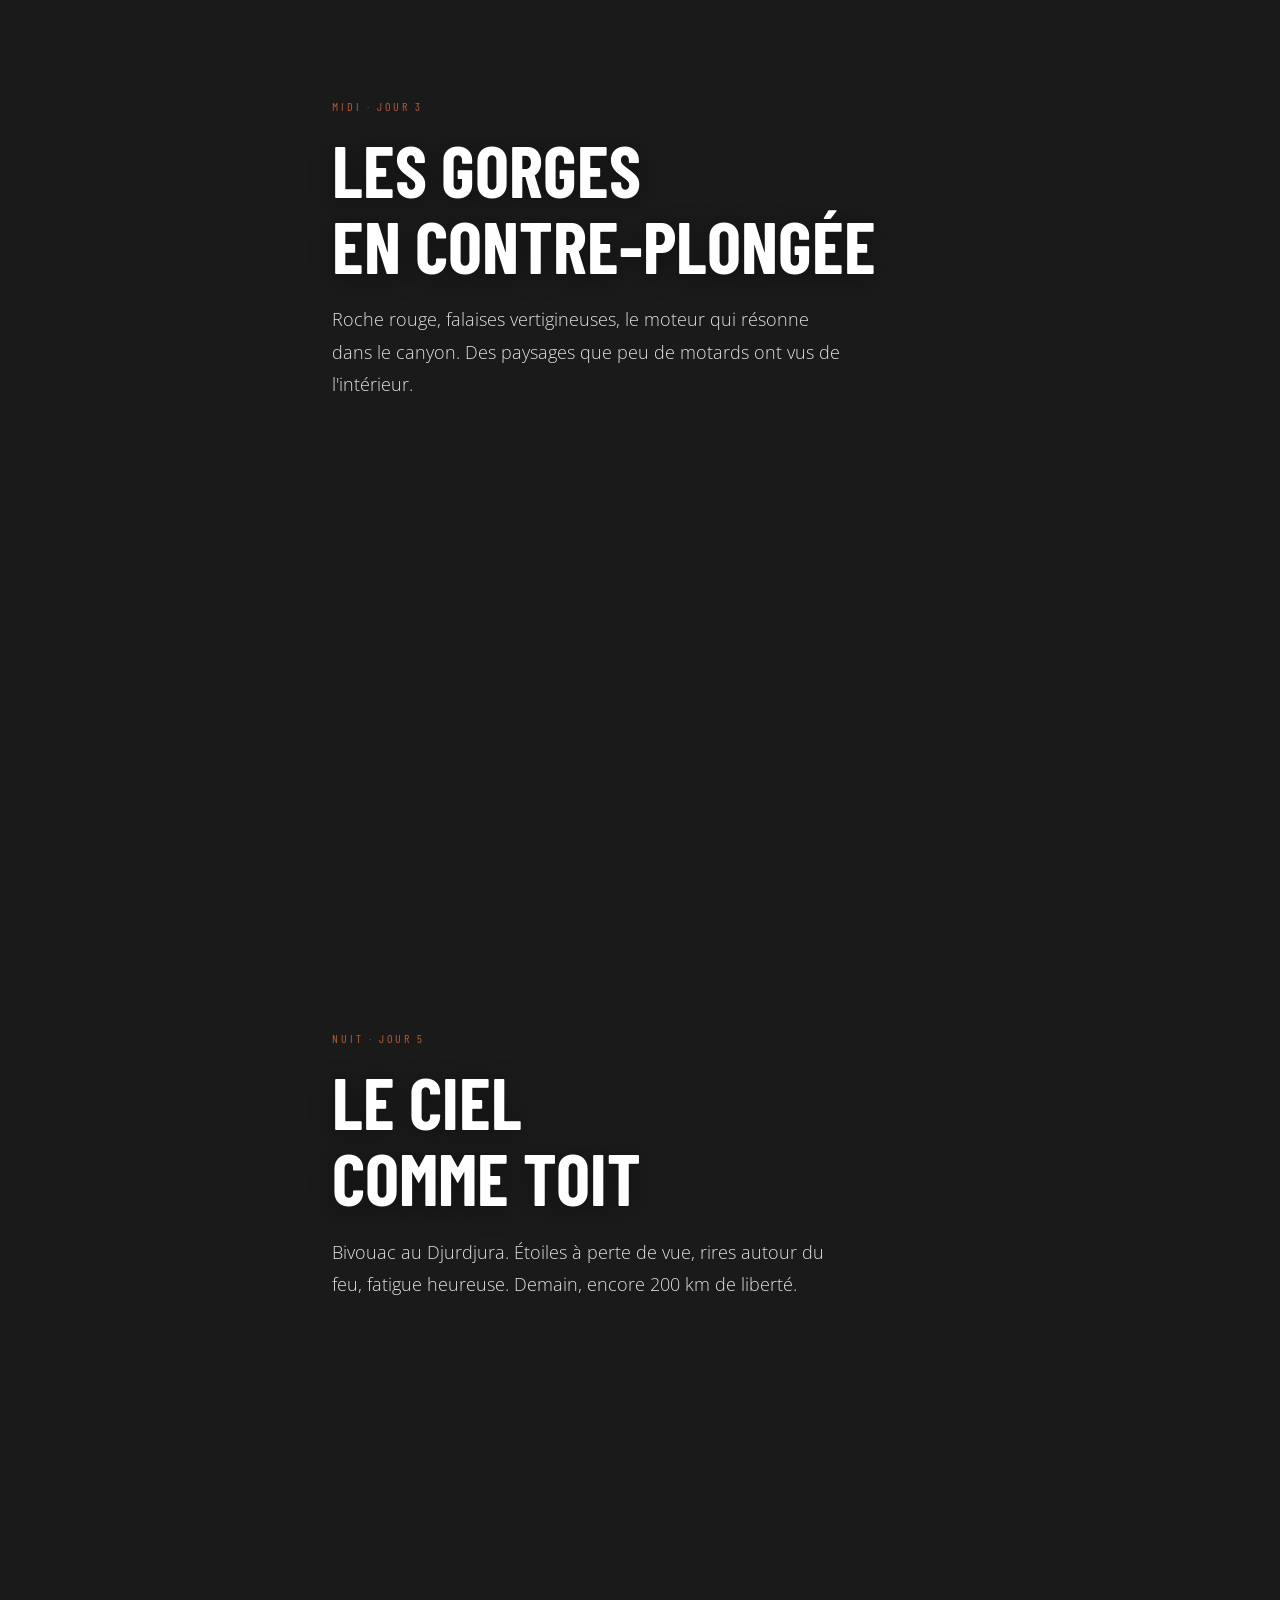
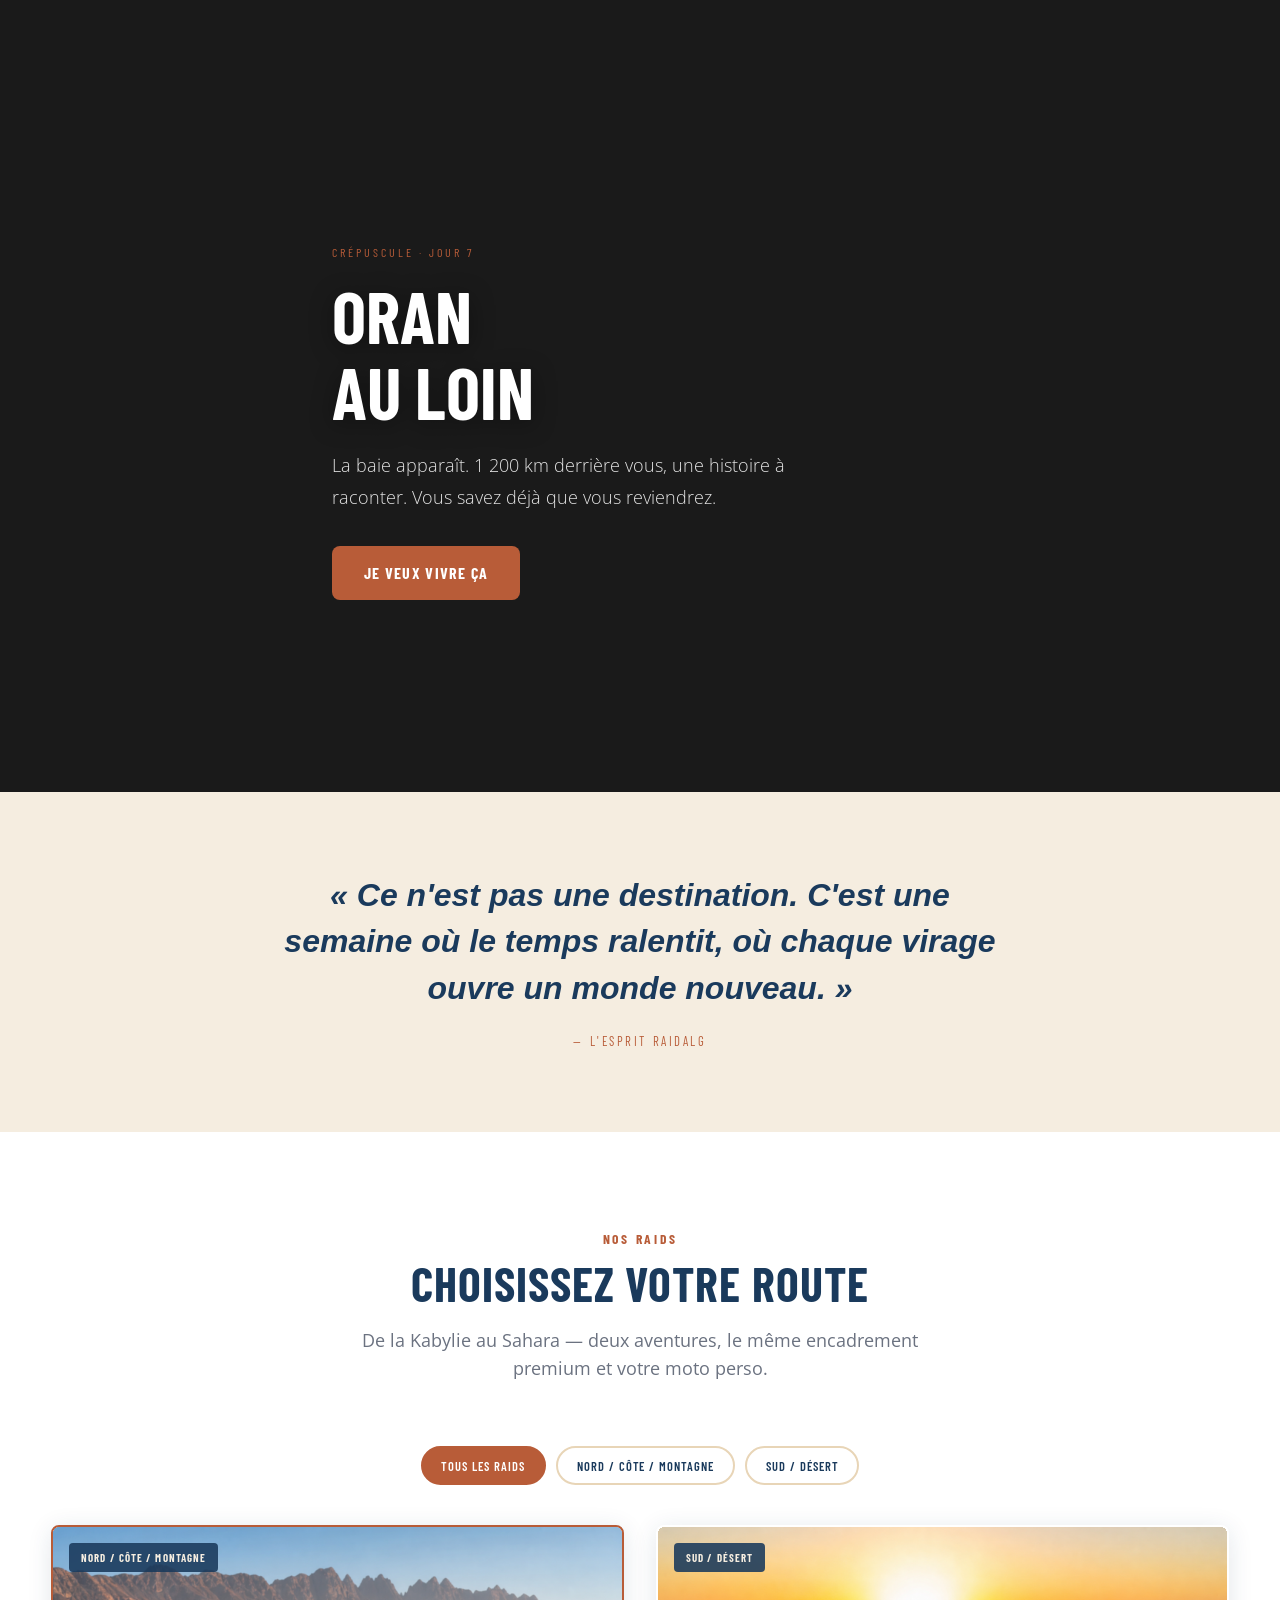
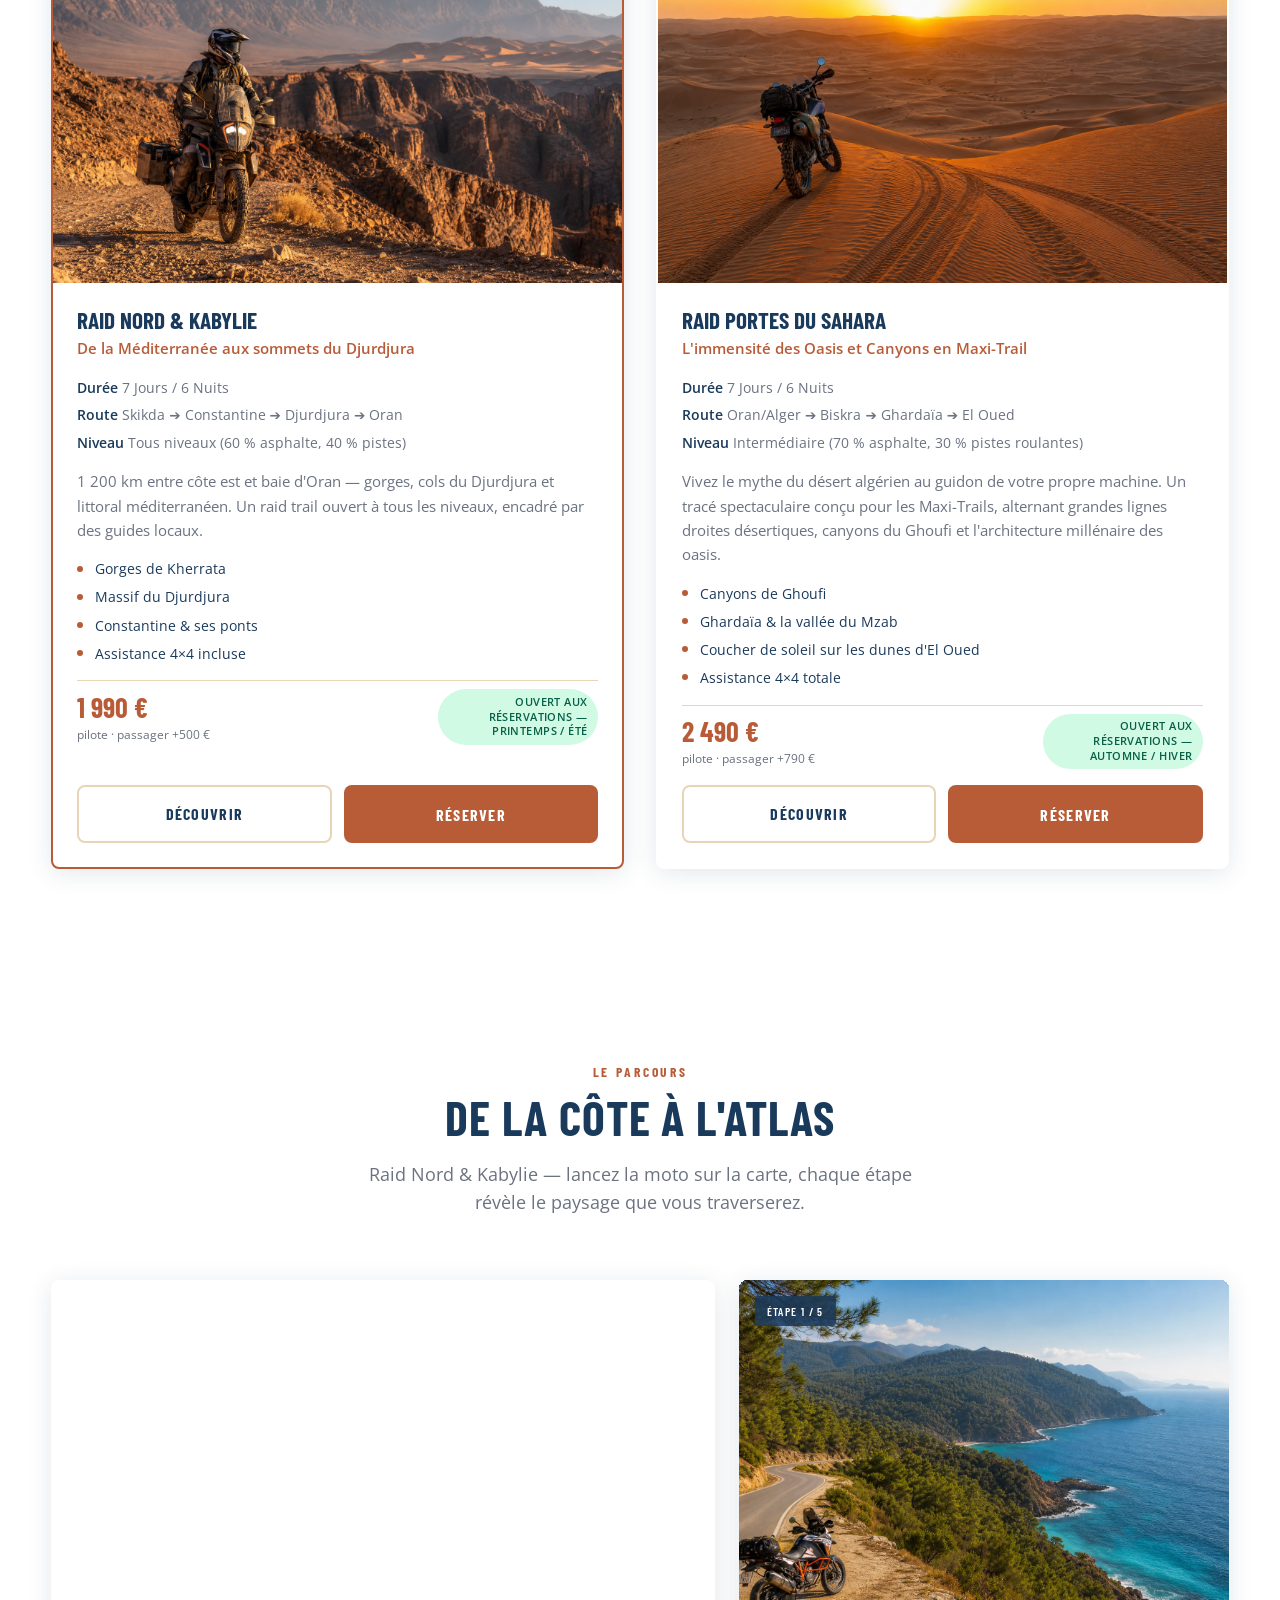
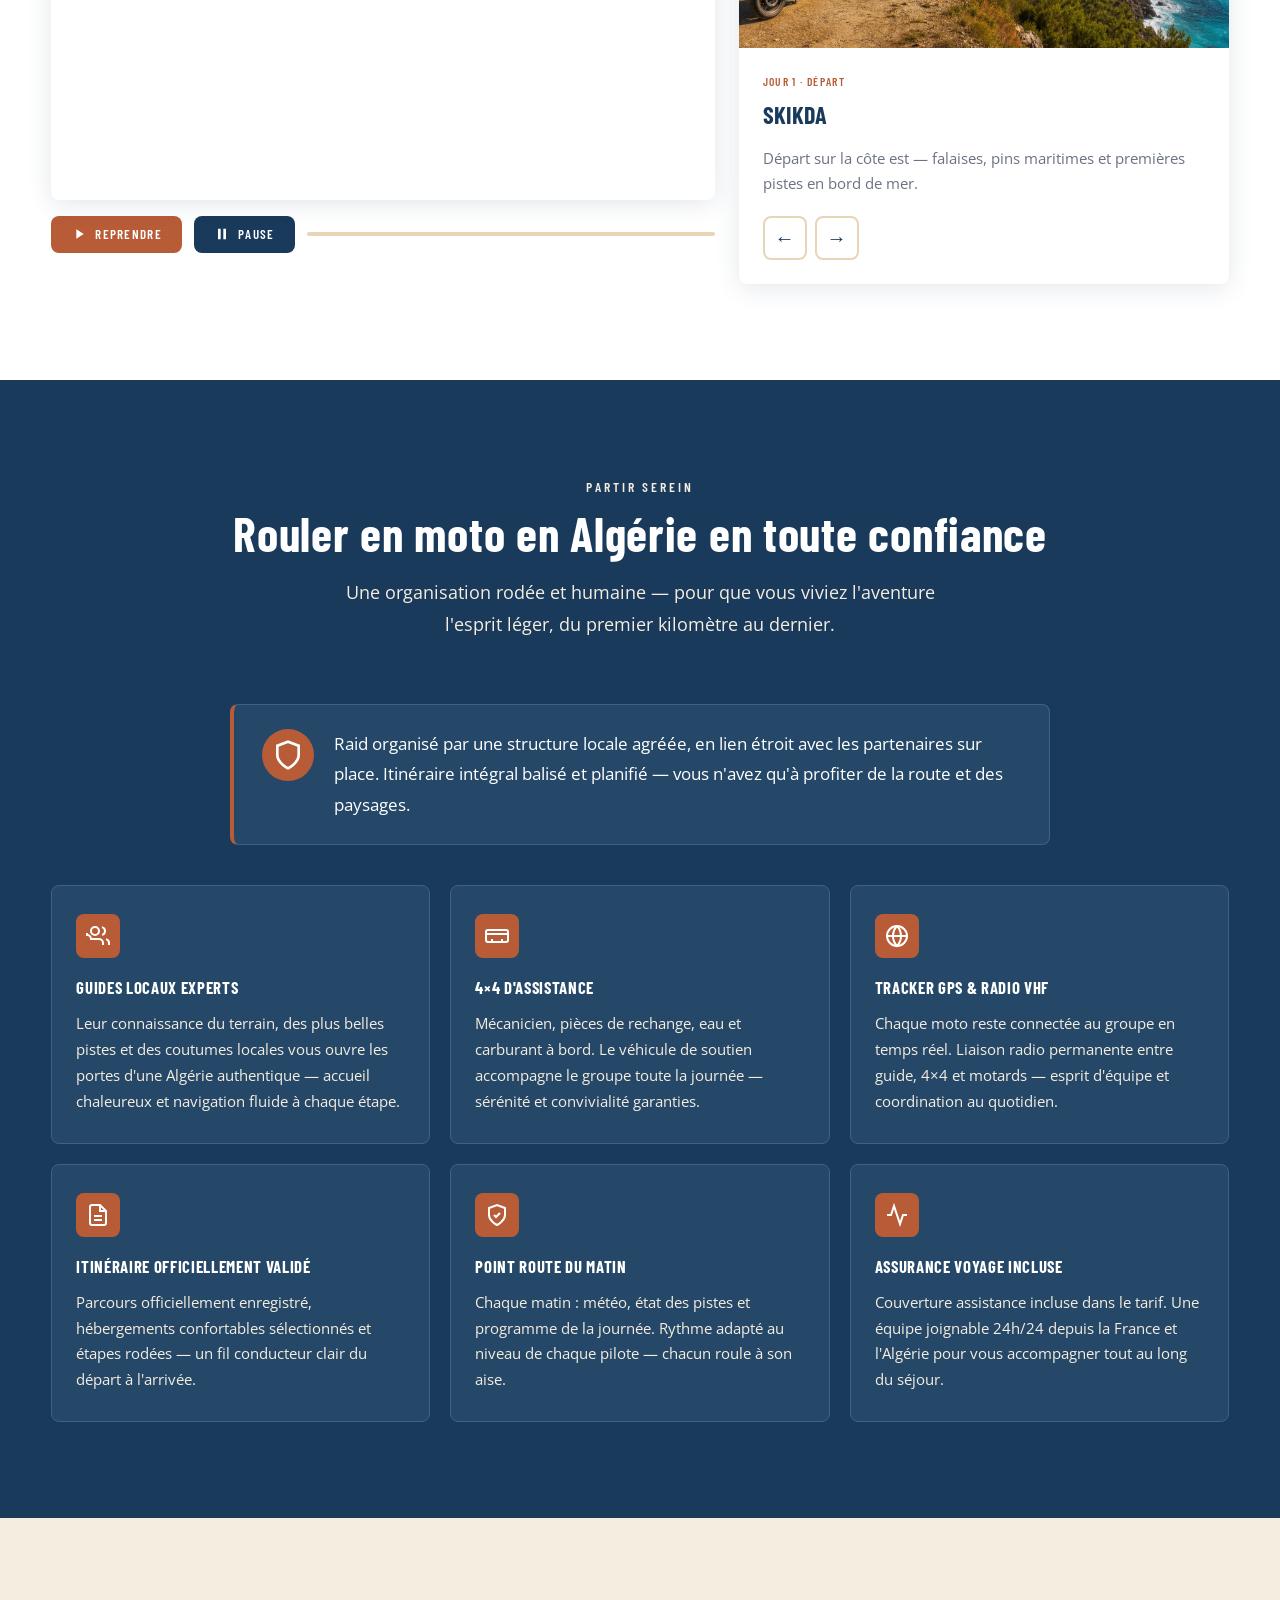
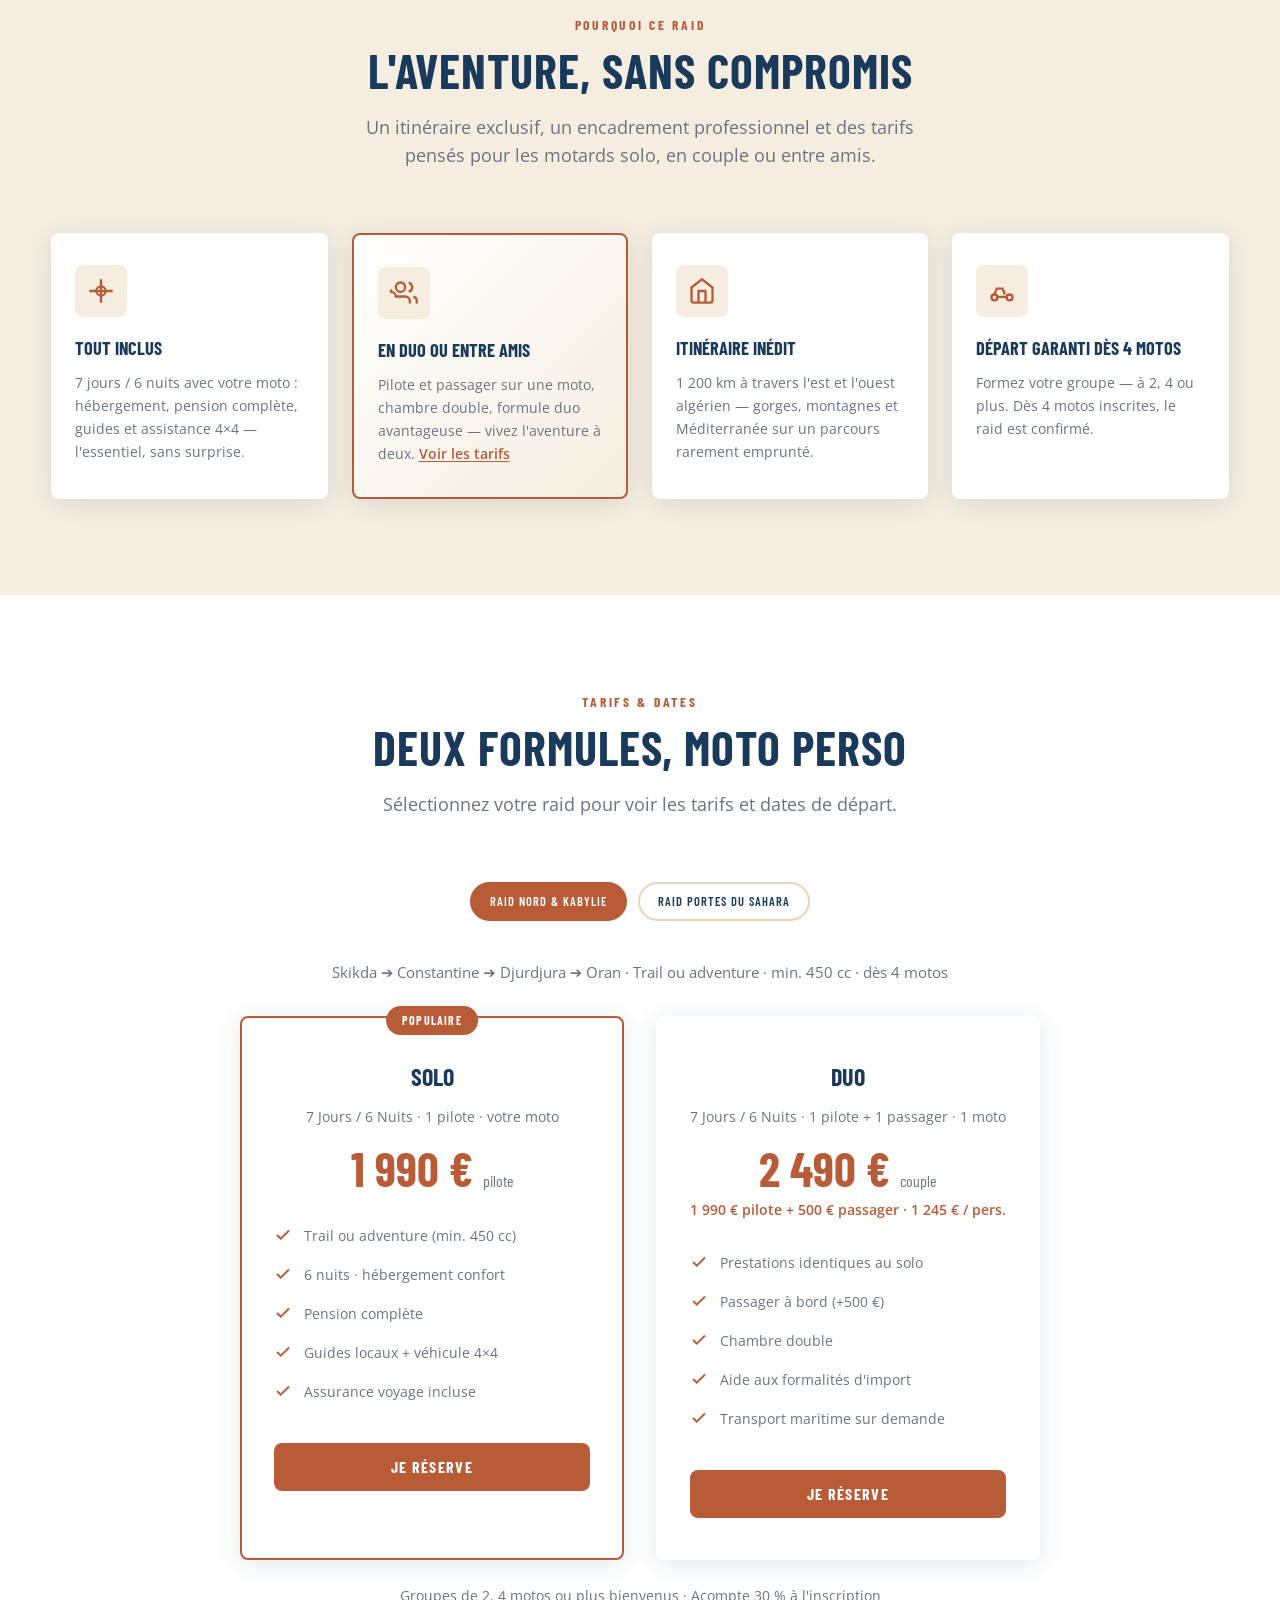
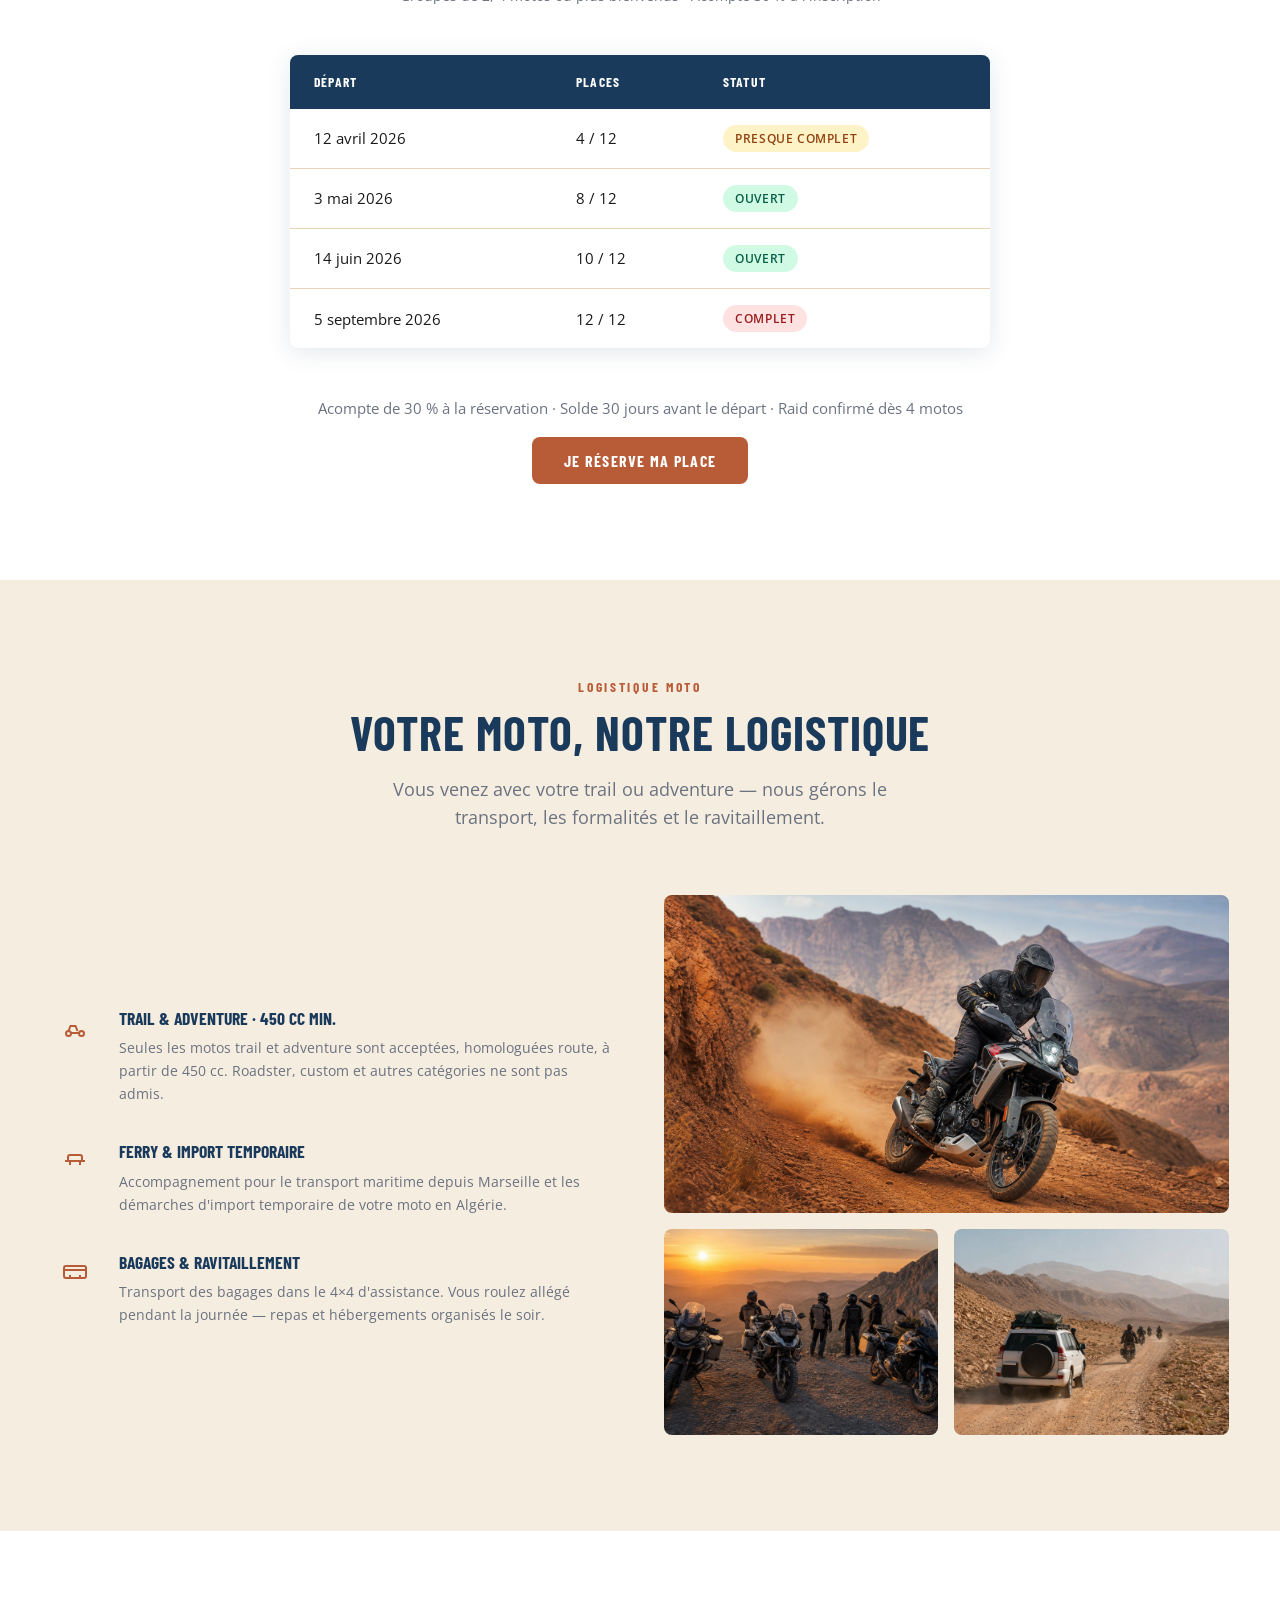
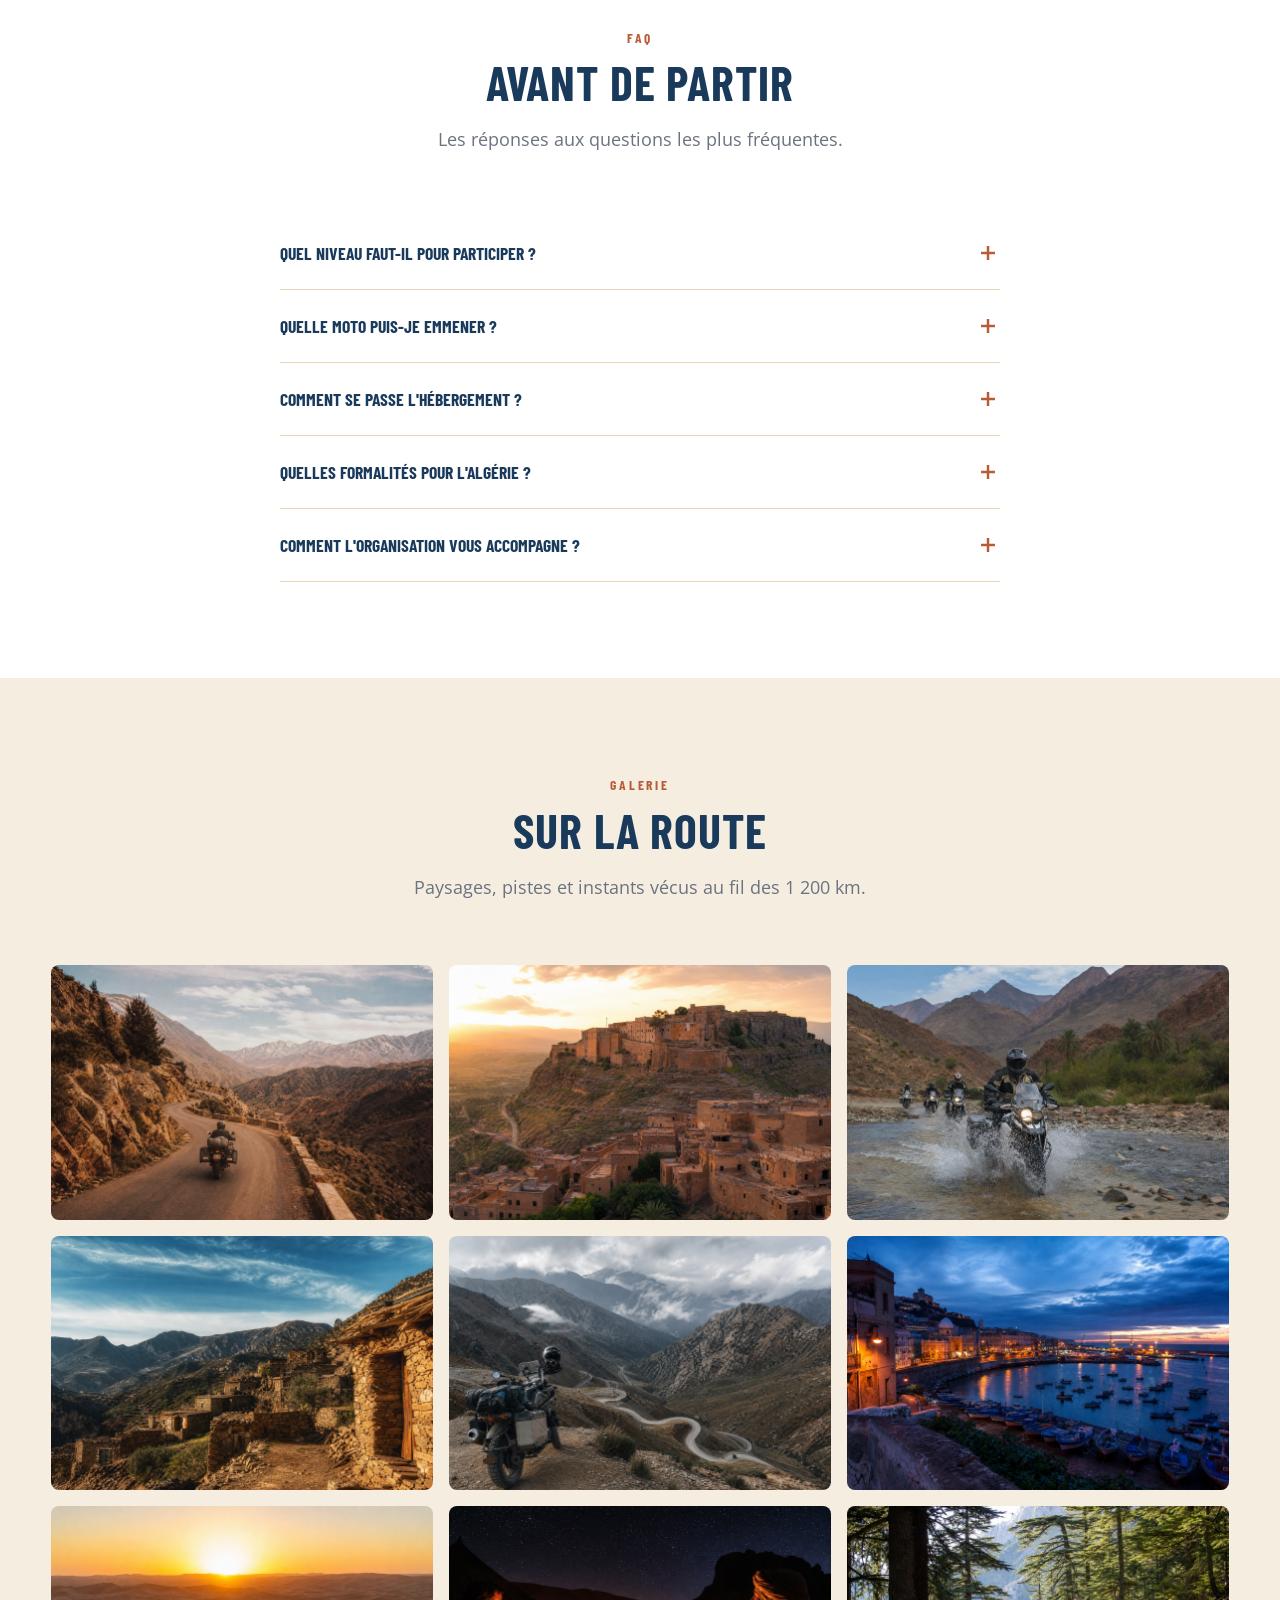
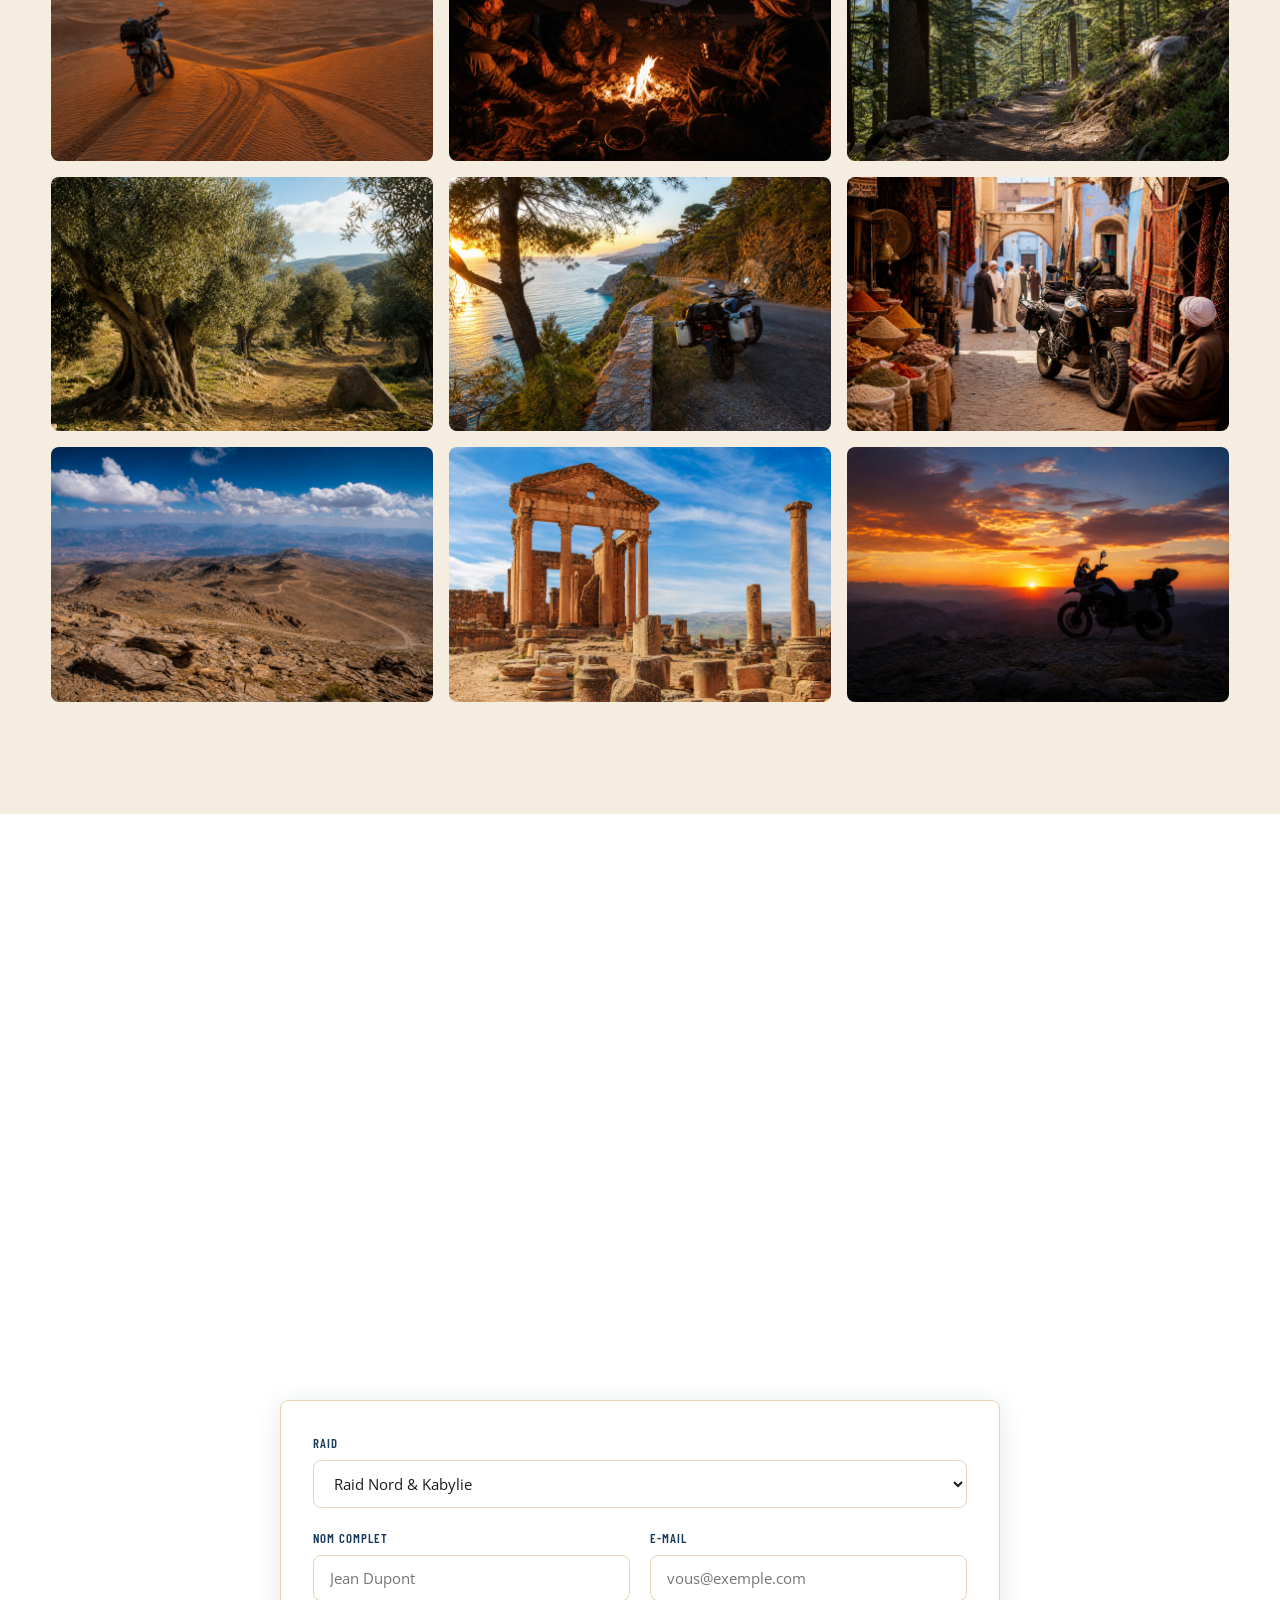
==== commit 1120bf7b: "Ajouter le catalogue multi-raids avec Portes du Sahara et réservation par trip. Catalogue filtrable," ====
--- a/index.html
+++ b/index.html
@@ -3,8 +3,8 @@
 <head>
   <meta charset="UTF-8">
   <meta name="viewport" content="width=device-width, initial-scale=1.0">
-  <meta name="description" content="Raid moto trail & adventure en Algérie — 7 jours de Skikda à Oran, moto perso dès 450 cc, tous niveaux. Solo 1 990 € · Duo 2 490 €.">
-  <title>Raid Trail Algérie — Skikda à Oran · 7 jours</title>
+  <meta name="description" content="Raids moto en Algérie — Nord & Kabylie (Skikda → Oran) et Portes du Sahara (Ghardaïa, El Oued). Maxi-trail et trail, dès 4 motos.">
+  <title>Raid Trail Algérie — Nos raids moto</title>
 
   <link rel="icon" href="favicon.svg" type="image/svg+xml">
   <link rel="canonical" href="https://raid-trail-algerie.vercel.app/">
@@ -50,6 +50,7 @@
         <span></span><span></span><span></span>
       </button>
       <ul class="nav-links" id="navLinks">
+        <li><a href="#roadtrips">Nos raids</a></li>
         <li><a href="#reve">L'expérience</a></li>
         <li><a href="#parcours">Parcours</a></li>
         <li><a href="#securite">Encadrement</a></li>
@@ -157,13 +158,26 @@
     </blockquote>
   </div>
 
+  <!-- Catalog roadtrips -->
+  <section id="roadtrips" class="section-bg-white">
+    <div class="container">
+      <div class="section-header reveal">
+        <p class="section-label">Nos raids</p>
+        <h2 class="section-title">Choisissez votre route</h2>
+        <p class="section-subtitle">De la Kabylie au Sahara — deux aventures, le même encadrement premium et votre moto perso.</p>
+      </div>
+      <div class="roadtrip-filters" id="roadtripFilters" role="tablist" aria-label="Filtrer par région"></div>
+      <div class="roadtrip-grid" id="roadtripGrid"></div>
+    </div>
+  </section>
+
   <!-- Parcours -->
   <section id="parcours" class="section-bg-white">
     <div class="container">
       <div class="section-header reveal">
         <p class="section-label">Le parcours</p>
         <h2 class="section-title">De la côte à l'Atlas</h2>
-        <p class="section-subtitle">Lancez la moto sur la carte — chaque étape révèle le paysage que vous traverserez.</p>
+        <p class="section-subtitle">Raid Nord & Kabylie — lancez la moto sur la carte, chaque étape révèle le paysage que vous traverserez.</p>
       </div>
 
       <div class="journey-interactive">
@@ -314,80 +328,14 @@
   <!-- Tarifs & Dates -->
   <section id="tarifs" class="section-bg-white">
     <div class="container">
-      <div class="section-header">
+      <div class="section-header reveal">
         <p class="section-label">Tarifs & dates</p>
         <h2 class="section-title">Deux formules, moto perso</h2>
-        <p class="section-subtitle">Trail ou adventure · minimum 450 cc · départs garantis dès 4 motos inscrites</p>
-      </div>
-
-      <div class="pricing-cards">
-        <div class="pricing-card featured">
-          <h3>Solo</h3>
-          <p class="pricing-meta">7j / 6n · 1 pilote · votre moto</p>
-          <div class="pricing-price">1 990 € <small>pilote</small></div>
-          <ul class="pricing-includes">
-            <li><svg width="18" height="18" viewBox="0 0 24 24" fill="none" stroke="currentColor" stroke-width="2.5"><path d="M20 6L9 17l-5-5"/></svg>Moto trail ou adventure (min. 450 cc)</li>
-            <li><svg width="18" height="18" viewBox="0 0 24 24" fill="none" stroke="currentColor" stroke-width="2.5"><path d="M20 6L9 17l-5-5"/></svg>6 nuits · hébergement confort</li>
-            <li><svg width="18" height="18" viewBox="0 0 24 24" fill="none" stroke="currentColor" stroke-width="2.5"><path d="M20 6L9 17l-5-5"/></svg>Pension complète</li>
-            <li><svg width="18" height="18" viewBox="0 0 24 24" fill="none" stroke="currentColor" stroke-width="2.5"><path d="M20 6L9 17l-5-5"/></svg>Guides locaux + véhicule 4×4</li>
-            <li><svg width="18" height="18" viewBox="0 0 24 24" fill="none" stroke="currentColor" stroke-width="2.5"><path d="M20 6L9 17l-5-5"/></svg>Assurance voyage incluse</li>
-          </ul>
-          <a href="#contact" class="btn btn-primary btn-full">Je réserve</a>
-        </div>
-        <div class="pricing-card">
-          <h3>Duo</h3>
-          <p class="pricing-meta">7j / 6n · 1 pilote + 1 passager · 1 moto</p>
-          <div class="pricing-price">2 490 € <small>couple</small></div>
-          <p class="pricing-detail">1 990 € pilote + 500 € passager · 1 245 € / pers.</p>
-          <ul class="pricing-includes">
-            <li><svg width="18" height="18" viewBox="0 0 24 24" fill="none" stroke="currentColor" stroke-width="2.5"><path d="M20 6L9 17l-5-5"/></svg>Prestations identiques au solo</li>
-            <li><svg width="18" height="18" viewBox="0 0 24 24" fill="none" stroke="currentColor" stroke-width="2.5"><path d="M20 6L9 17l-5-5"/></svg>Passager à bord (+500 €)</li>
-            <li><svg width="18" height="18" viewBox="0 0 24 24" fill="none" stroke="currentColor" stroke-width="2.5"><path d="M20 6L9 17l-5-5"/></svg>Chambre double</li>
-            <li><svg width="18" height="18" viewBox="0 0 24 24" fill="none" stroke="currentColor" stroke-width="2.5"><path d="M20 6L9 17l-5-5"/></svg>Aide aux formalités d'import</li>
-            <li><svg width="18" height="18" viewBox="0 0 24 24" fill="none" stroke="currentColor" stroke-width="2.5"><path d="M20 6L9 17l-5-5"/></svg>Transport maritime sur demande</li>
-          </ul>
-          <a href="#contact" class="btn btn-primary btn-full">Je réserve</a>
-        </div>
-      </div>
-
-      <p class="text-muted-center">Groupes de 2, 4 motos ou plus bienvenus · Acompte 30 % à l'inscription</p>
-
-      <table class="dates-table">
-        <thead>
-          <tr>
-            <th>Départ</th>
-            <th>Places</th>
-            <th>Statut</th>
-          </tr>
-        </thead>
-        <tbody>
-          <tr>
-            <td>12 avril 2026</td>
-            <td>4 / 12</td>
-            <td><span class="status status-limited">Presque complet</span></td>
-          </tr>
-          <tr>
-            <td>3 mai 2026</td>
-            <td>8 / 12</td>
-            <td><span class="status status-open">Ouvert</span></td>
-          </tr>
-          <tr>
-            <td>14 juin 2026</td>
-            <td>10 / 12</td>
-            <td><span class="status status-open">Ouvert</span></td>
-          </tr>
-          <tr>
-            <td>5 septembre 2026</td>
-            <td>12 / 12</td>
-            <td><span class="status status-full">Complet</span></td>
-          </tr>
-        </tbody>
-      </table>
-
-      <div class="pricing-cta">
-        <p class="pricing-cta-note">Acompte de 30 % à la réservation · Solde 30 jours avant le départ · Raid confirmé dès 4 motos</p>
-        <a href="#contact" class="btn btn-primary">Je réserve ma place</a>
-      </div>
+        <p class="section-subtitle">Sélectionnez votre raid pour voir les tarifs et dates de départ.</p>
+      </div>
+
+      <div class="trip-pricing-tabs" id="tripPricingTabs" role="tablist" aria-label="Choisir un raid"></div>
+      <div id="tripPricingPanel"></div>
     </div>
   </section>
 
@@ -543,6 +491,10 @@
 
       <form class="contact-form" id="contactForm" novalidate>
         <div class="contact-grid">
+          <div class="form-group form-group-full">
+            <label for="contactTrip">Raid</label>
+            <select id="contactTrip" name="trip" required></select>
+          </div>
           <div class="form-group">
             <label for="contactName">Nom complet</label>
             <input type="text" id="contactName" name="name" required autocomplete="name" placeholder="Jean Dupont">
@@ -555,20 +507,12 @@
             <label for="contactFormula">Formule</label>
             <select id="contactFormula" name="formula" required>
               <option value="">Choisir…</option>
-              <option value="Solo — 1 990 €">Solo — 1 990 €</option>
-              <option value="Duo — 2 490 €">Duo — 2 490 €</option>
-              <option value="Je ne sais pas encore">Je ne sais pas encore</option>
             </select>
           </div>
           <div class="form-group">
             <label for="contactDate">Date souhaitée</label>
             <select id="contactDate" name="date">
               <option value="">Choisir…</option>
-              <option value="12 avril 2026">12 avril 2026</option>
-              <option value="3 mai 2026">3 mai 2026</option>
-              <option value="14 juin 2026">14 juin 2026</option>
-              <option value="5 septembre 2026 (complet)">5 septembre 2026 (complet)</option>
-              <option value="Autre date / groupe privé">Autre date / groupe privé</option>
             </select>
           </div>
           <div class="form-group form-group-full">
@@ -598,7 +542,7 @@
       <div class="footer-grid">
         <div>
           <div class="footer-brand">Raid<span>Alg</span></div>
-          <p class="footer-desc">Raid moto trail & adventure en Algérie. 7 jours de Skikda à Oran avec votre moto — tous niveaux, dès 1 990 €.</p>
+          <p class="footer-desc">Raids moto trail & maxi-trail en Algérie — Nord & Kabylie, Portes du Sahara. Votre moto, notre encadrement.</p>
         </div>
         <div>
           <h4>Contact</h4>
@@ -611,6 +555,7 @@
         <div>
           <h4>Navigation</h4>
           <ul class="footer-links">
+            <li><a href="#roadtrips">Nos raids</a></li>
             <li><a href="#reve">L'expérience</a></li>
             <li><a href="#parcours">Parcours</a></li>
             <li><a href="#securite">Encadrement</a></li>
@@ -633,6 +578,8 @@
     </div>
   </footer>
 
+  <script src="js/trips.js" defer></script>
+  <script src="js/catalog.js" defer></script>
   <script src="https://unpkg.com/leaflet@1.9.4/dist/leaflet.js" integrity="sha256-20nQCchB9co0qIjJZRGuk2/Z9VM+kNiyxNV1lvTlZBo=" crossorigin="" defer></script>
   <script src="js/main.js" defer></script>
 </body>
--- a/css/style.css
+++ b/css/style.css
@@ -826,6 +826,248 @@
 
 /* duplicate #map removed above */
 
+/* ── Roadtrip catalog ── */
+.roadtrip-filters,
+.trip-pricing-tabs {
+  display: flex;
+  flex-wrap: wrap;
+  justify-content: center;
+  gap: 0.65rem;
+  margin-bottom: 2.5rem;
+}
+
+.roadtrip-filter,
+.trip-pricing-tab {
+  font-family: var(--font-title);
+  font-weight: 600;
+  font-size: 0.78rem;
+  letter-spacing: 0.08em;
+  text-transform: uppercase;
+  padding: 0.65rem 1.15rem;
+  border: 2px solid var(--sand-dark);
+  border-radius: 50px;
+  background: var(--white);
+  color: var(--blue-deep);
+  cursor: pointer;
+  transition: var(--transition);
+}
+
+.roadtrip-filter:hover,
+.trip-pricing-tab:hover {
+  border-color: var(--terra);
+  color: var(--terra);
+}
+
+.roadtrip-filter.is-active,
+.trip-pricing-tab.is-active {
+  background: var(--terra);
+  border-color: var(--terra);
+  color: var(--white);
+}
+
+.roadtrip-grid {
+  display: grid;
+  grid-template-columns: 1fr;
+  gap: 2rem;
+}
+
+@media (min-width: 768px) {
+  .roadtrip-grid {
+    grid-template-columns: repeat(2, minmax(0, 1fr));
+  }
+}
+
+.roadtrip-card {
+  display: flex;
+  flex-direction: column;
+  background: var(--white);
+  border-radius: var(--radius);
+  box-shadow: var(--shadow);
+  border: 2px solid transparent;
+  overflow: hidden;
+  transition: var(--transition);
+}
+
+.roadtrip-card:hover {
+  transform: translateY(-4px);
+  box-shadow: 0 12px 36px rgba(26, 58, 92, 0.14);
+}
+
+.roadtrip-card--featured {
+  border-color: var(--terra);
+}
+
+.roadtrip-card-media {
+  position: relative;
+  aspect-ratio: 16 / 10;
+  overflow: hidden;
+}
+
+.roadtrip-card-media img {
+  width: 100%;
+  height: 100%;
+  object-fit: cover;
+  transition: transform 0.6s ease;
+}
+
+.roadtrip-card:hover .roadtrip-card-media img {
+  transform: scale(1.04);
+}
+
+.roadtrip-card-tag {
+  position: absolute;
+  top: 1rem;
+  left: 1rem;
+  font-family: var(--font-title);
+  font-size: 0.68rem;
+  font-weight: 700;
+  letter-spacing: 0.1em;
+  text-transform: uppercase;
+  background: rgba(26, 58, 92, 0.88);
+  color: var(--sand);
+  padding: 0.35rem 0.75rem;
+  border-radius: 4px;
+}
+
+.roadtrip-card-body {
+  display: flex;
+  flex-direction: column;
+  flex: 1;
+  padding: 1.5rem;
+  gap: 1rem;
+}
+
+.roadtrip-card-title {
+  font-family: var(--font-title);
+  font-weight: 700;
+  font-size: 1.45rem;
+  text-transform: uppercase;
+  color: var(--blue-deep);
+  line-height: 1.15;
+}
+
+.roadtrip-card-subtitle {
+  font-size: 0.92rem;
+  color: var(--terra);
+  font-weight: 600;
+  margin-top: 0.25rem;
+}
+
+.roadtrip-card-meta {
+  list-style: none;
+  display: grid;
+  gap: 0.35rem;
+  font-size: 0.85rem;
+  color: var(--gray);
+}
+
+.roadtrip-card-meta strong {
+  color: var(--blue-deep);
+  font-weight: 600;
+}
+
+.roadtrip-card-desc {
+  font-size: 0.92rem;
+  line-height: 1.65;
+  color: var(--gray);
+}
+
+.roadtrip-card-highlights {
+  list-style: none;
+  display: grid;
+  gap: 0.4rem;
+}
+
+.roadtrip-card-highlights li {
+  font-size: 0.85rem;
+  color: var(--blue-deep);
+  padding-left: 1.1rem;
+  position: relative;
+}
+
+.roadtrip-card-highlights li::before {
+  content: '';
+  position: absolute;
+  left: 0;
+  top: 0.55em;
+  width: 6px;
+  height: 6px;
+  border-radius: 50%;
+  background: var(--terra);
+}
+
+.roadtrip-card-pricing {
+  display: flex;
+  justify-content: space-between;
+  align-items: flex-end;
+  gap: 1rem;
+  flex-wrap: wrap;
+  padding-top: 0.5rem;
+  border-top: 1px solid var(--sand-dark);
+}
+
+.roadtrip-card-price {
+  display: block;
+  font-family: var(--font-title);
+  font-weight: 700;
+  font-size: 1.75rem;
+  color: var(--terra);
+  line-height: 1;
+}
+
+.roadtrip-card-price-label {
+  display: block;
+  font-size: 0.78rem;
+  color: var(--gray);
+  margin-top: 0.25rem;
+}
+
+.roadtrip-card-status {
+  font-size: 0.68rem;
+  font-weight: 600;
+  letter-spacing: 0.04em;
+  text-transform: uppercase;
+  padding: 0.35rem 0.65rem;
+  border-radius: 50px;
+  text-align: right;
+  max-width: 160px;
+  line-height: 1.35;
+}
+
+.roadtrip-card-status--open { background: #D1FAE5; color: #065F46; }
+.roadtrip-card-status--limited { background: #FEF3C7; color: #92400E; }
+.roadtrip-card-status--full { background: #FEE2E2; color: #991B1B; }
+
+.roadtrip-card-actions {
+  display: grid;
+  grid-template-columns: 1fr 1fr;
+  gap: 0.75rem;
+  margin-top: auto;
+}
+
+.roadtrip-card-btn-secondary {
+  color: var(--blue-deep);
+  border: 2px solid var(--sand-dark);
+  background: transparent;
+}
+
+.roadtrip-card-btn-secondary:hover {
+  border-color: var(--terra);
+  color: var(--terra);
+  background: var(--sand);
+}
+
+.trip-pricing-route {
+  text-align: center;
+  color: var(--gray);
+  font-size: 0.92rem;
+  margin-bottom: 2rem;
+}
+
+.pricing-cards--catalog {
+  max-width: 800px;
+}
+
 /* ── Pricing ── */
 .pricing-cards {
   display: grid;
@@ -1625,6 +1867,7 @@
 
   .btn-primary:hover,
   .btn:hover,
+  .roadtrip-card:hover,
   .value-card:hover,
   .security-card:hover,
   .gallery-item:hover img {
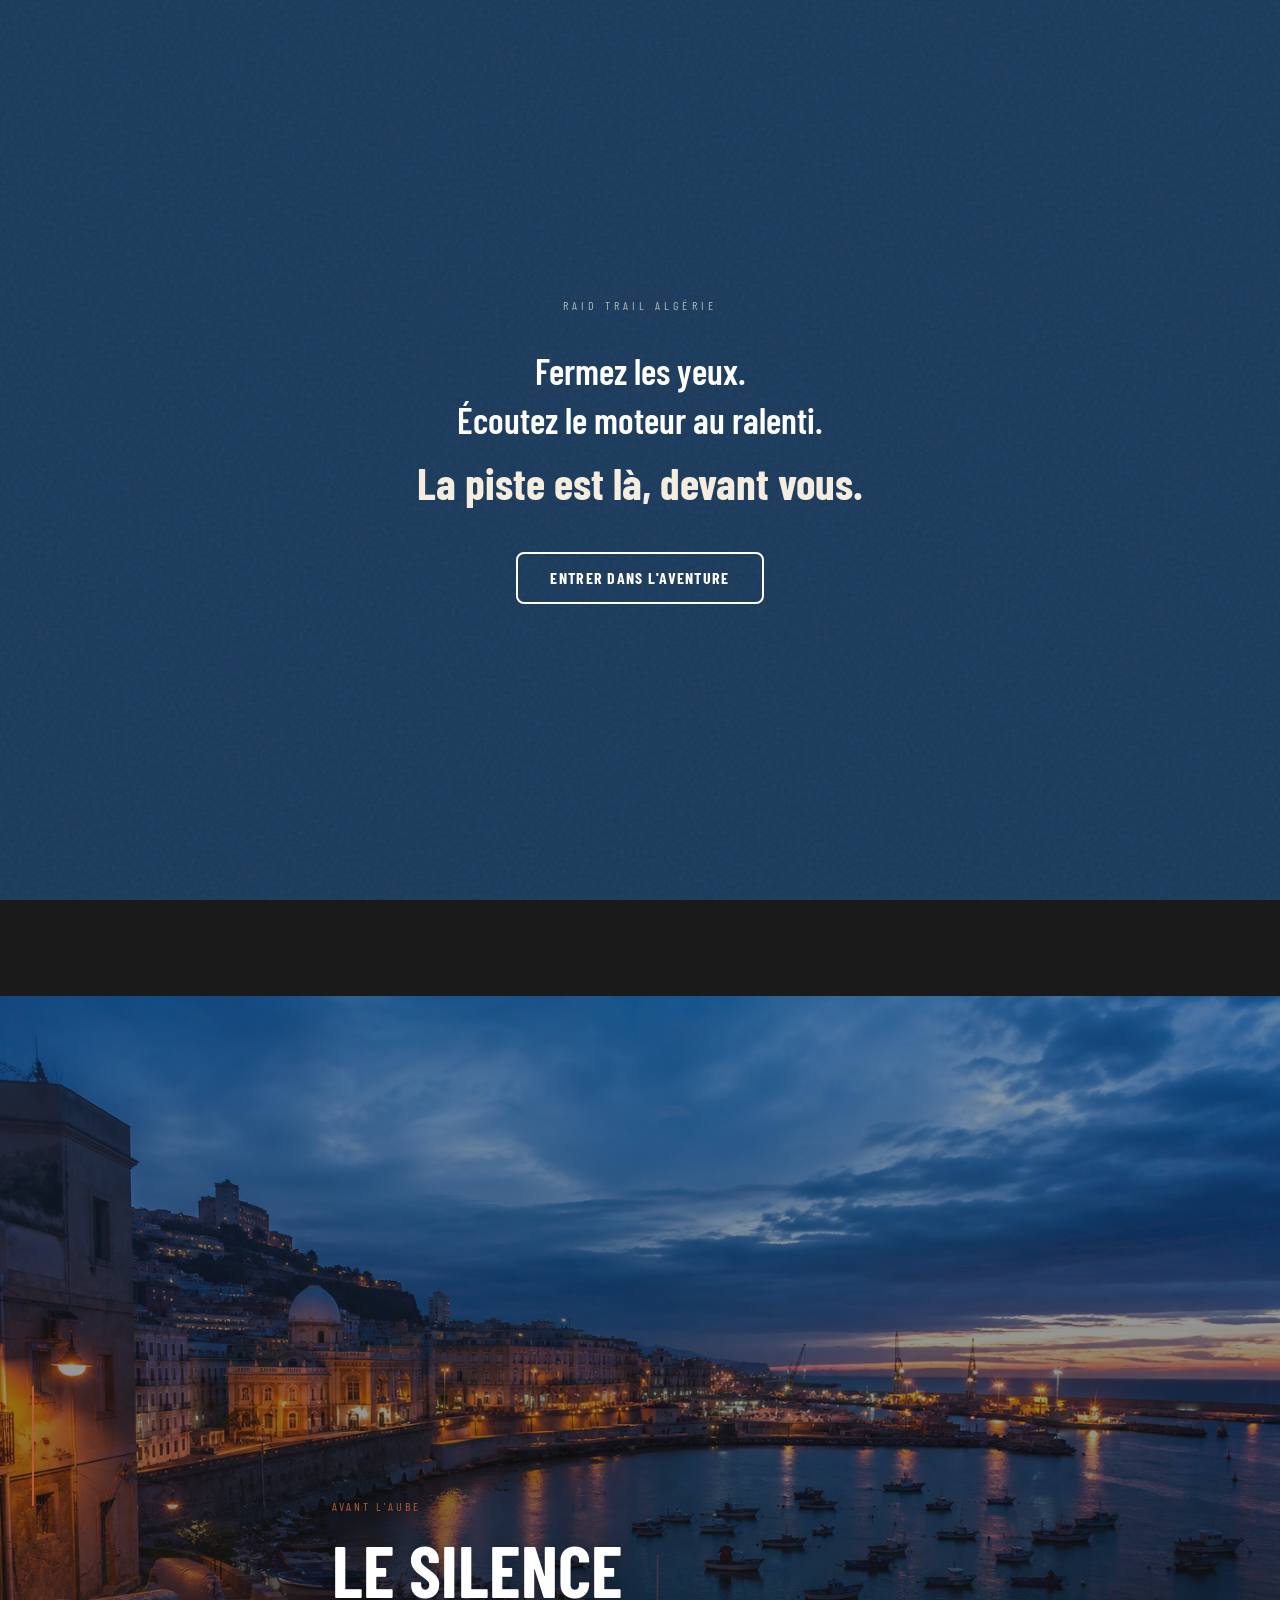
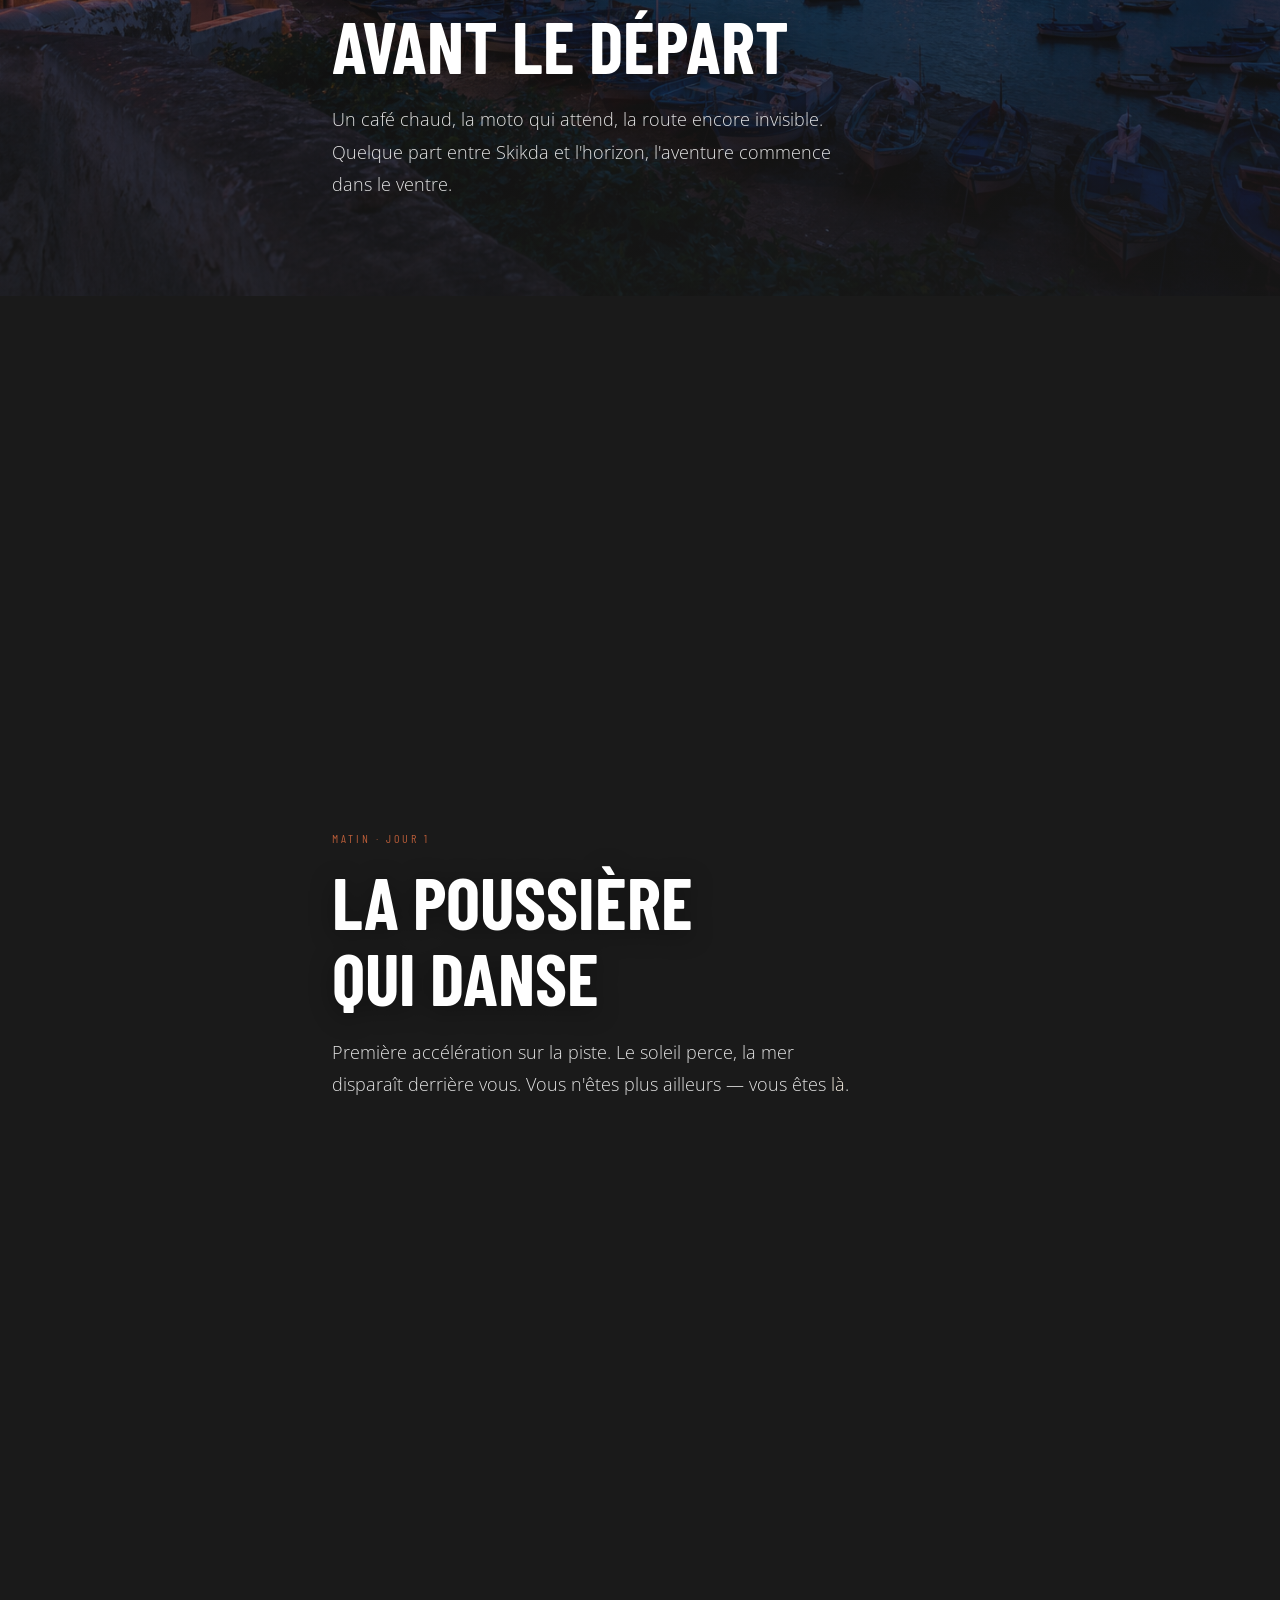
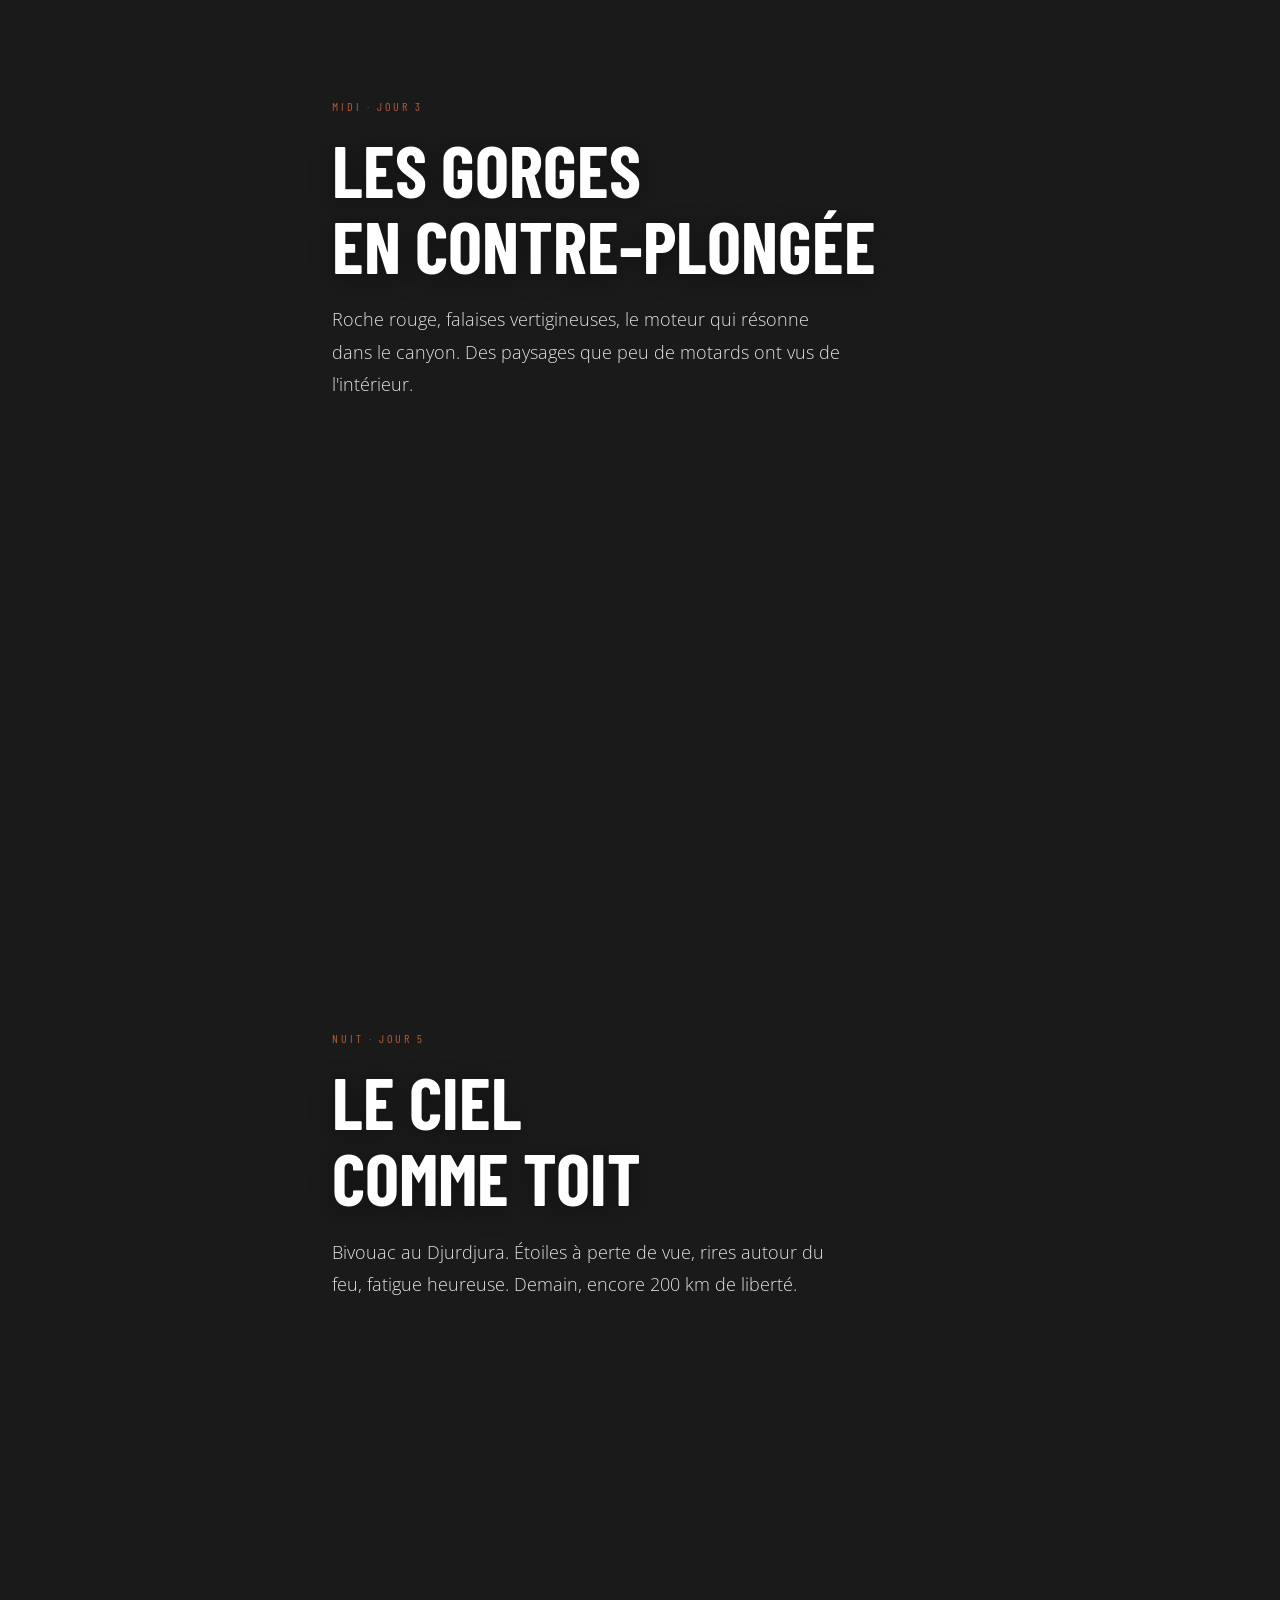
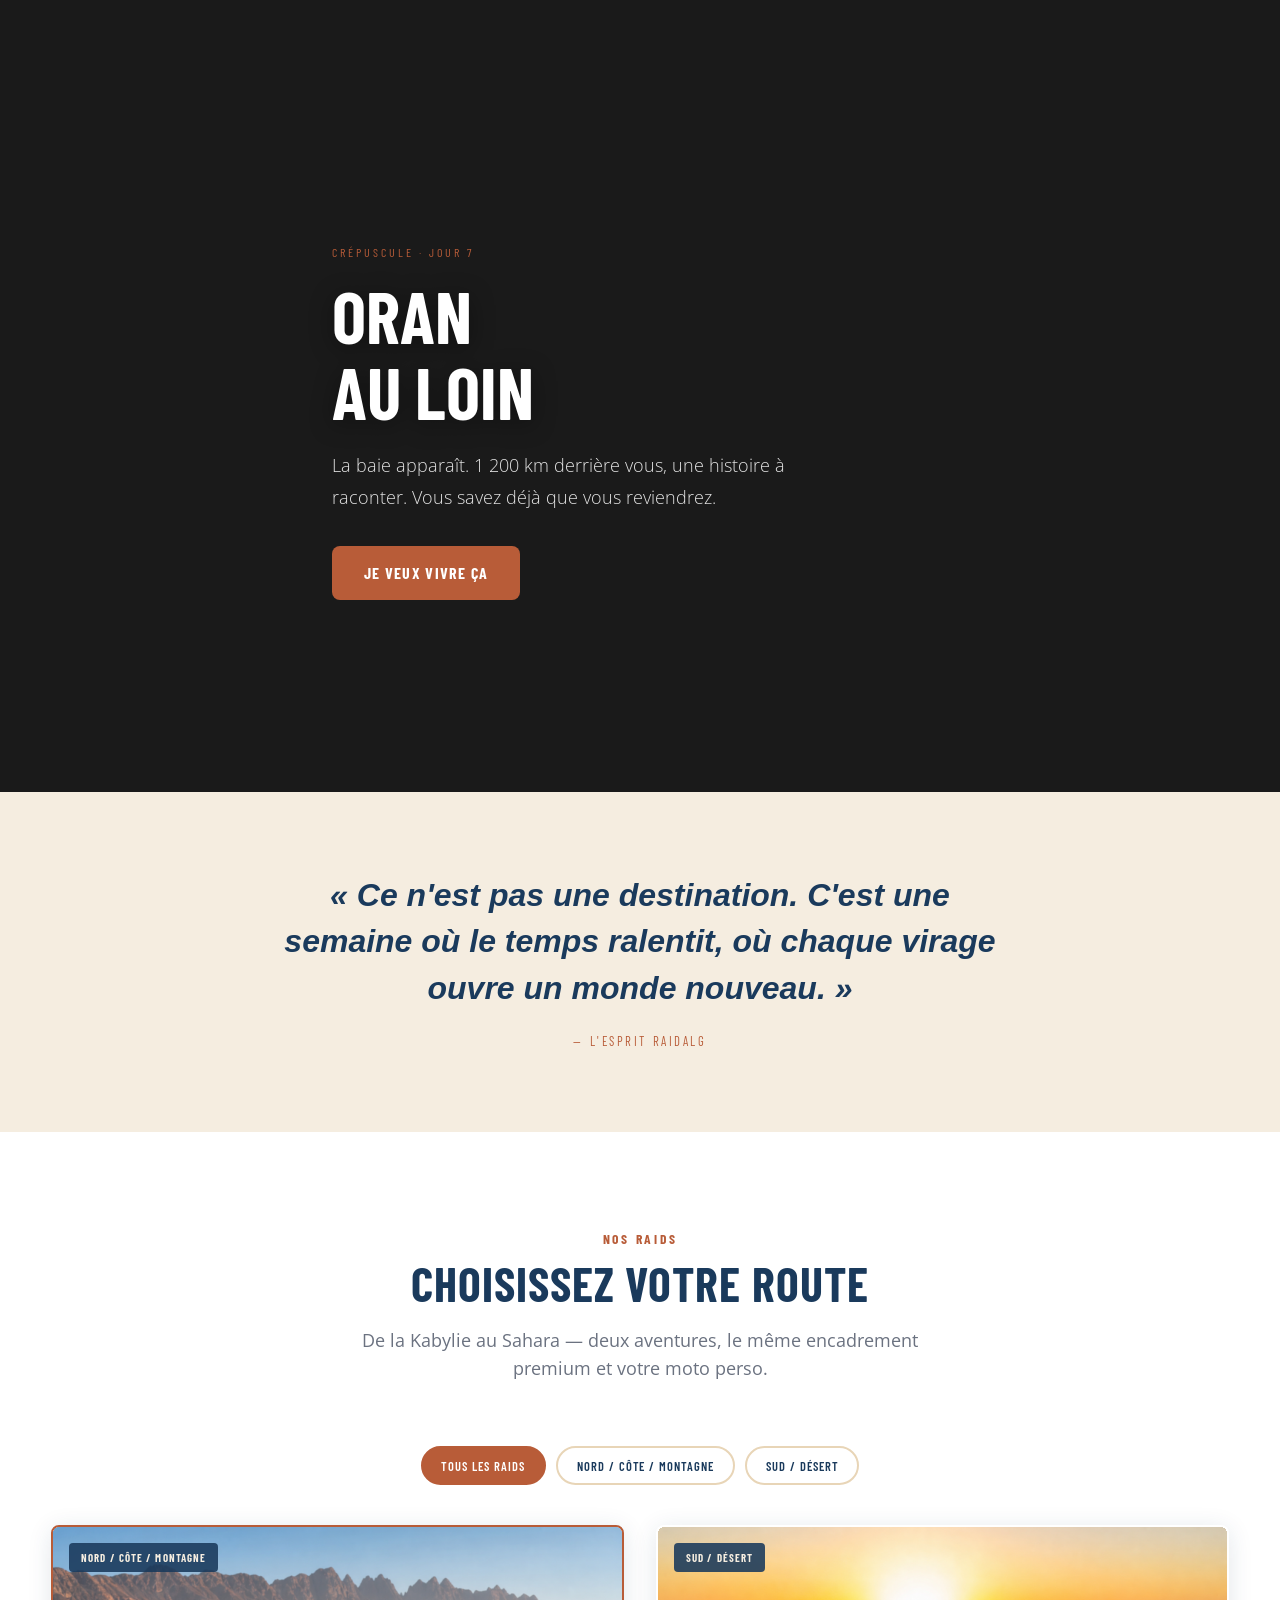
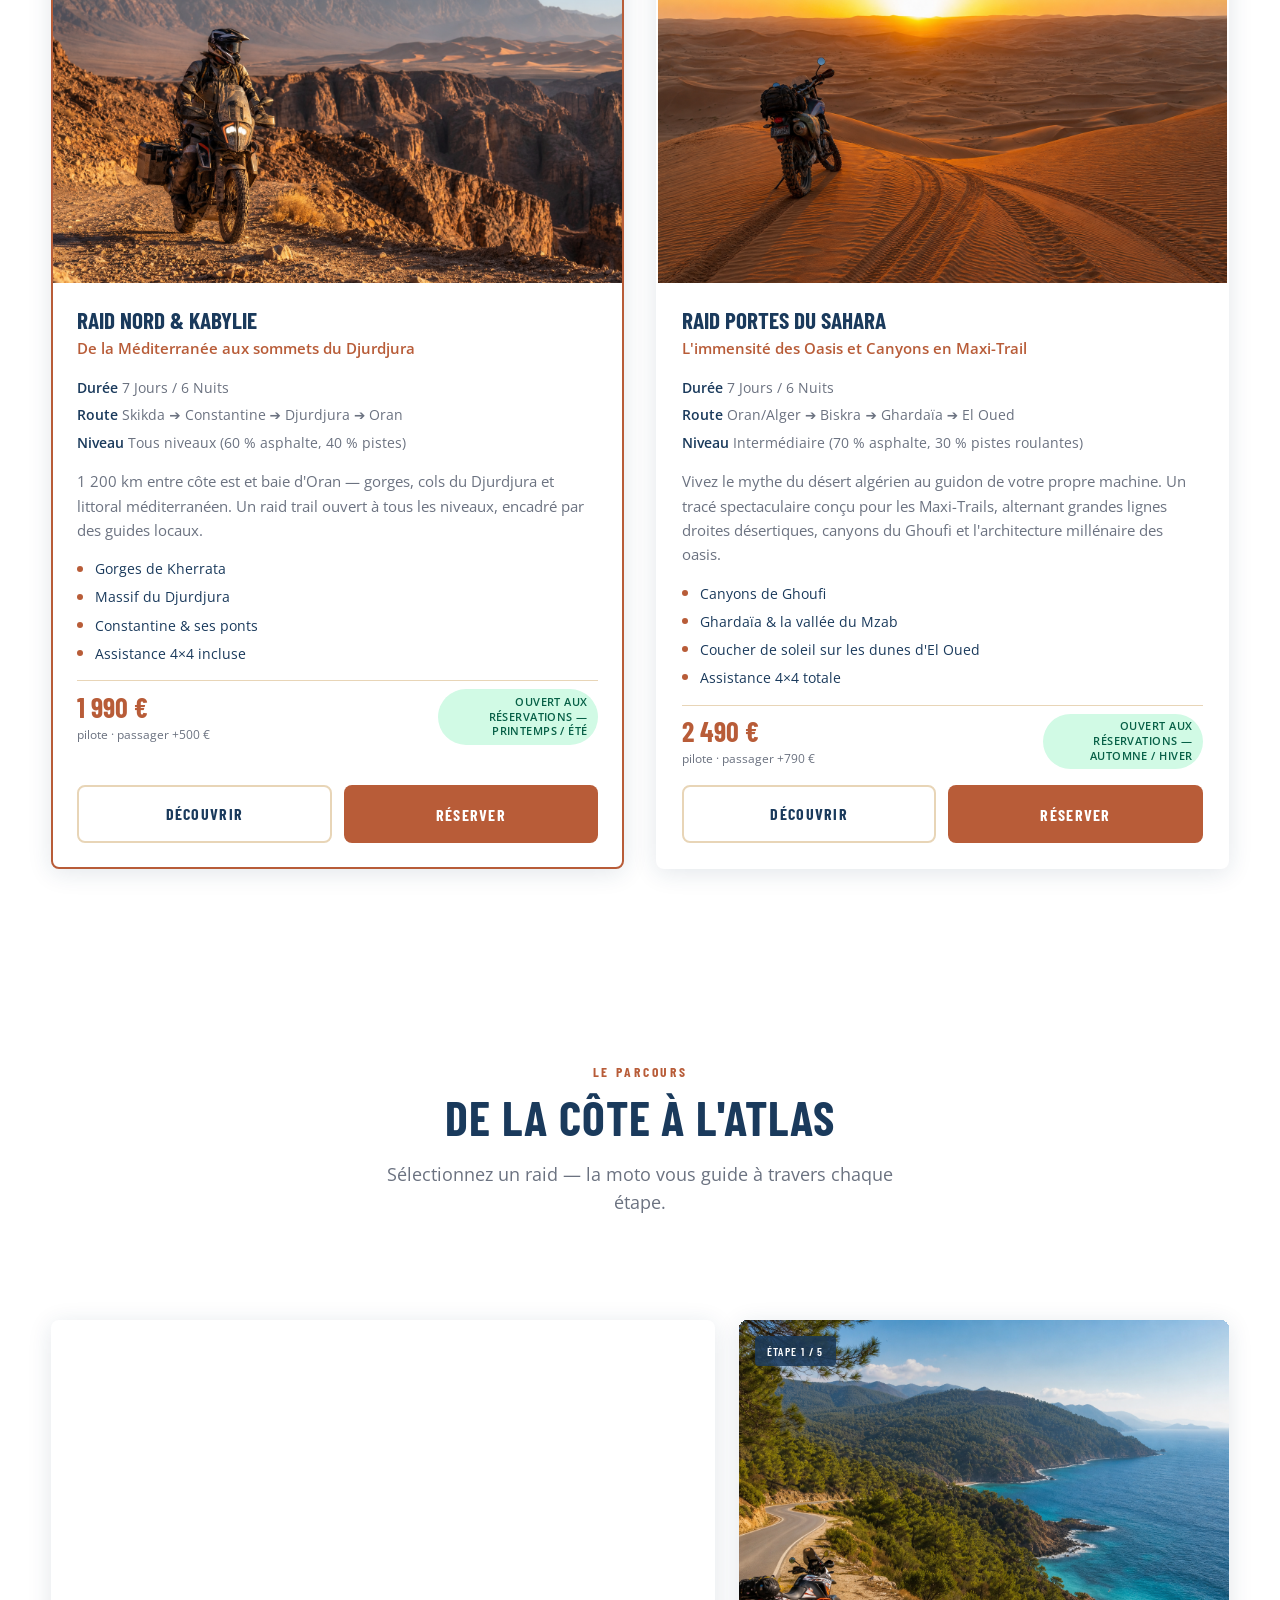
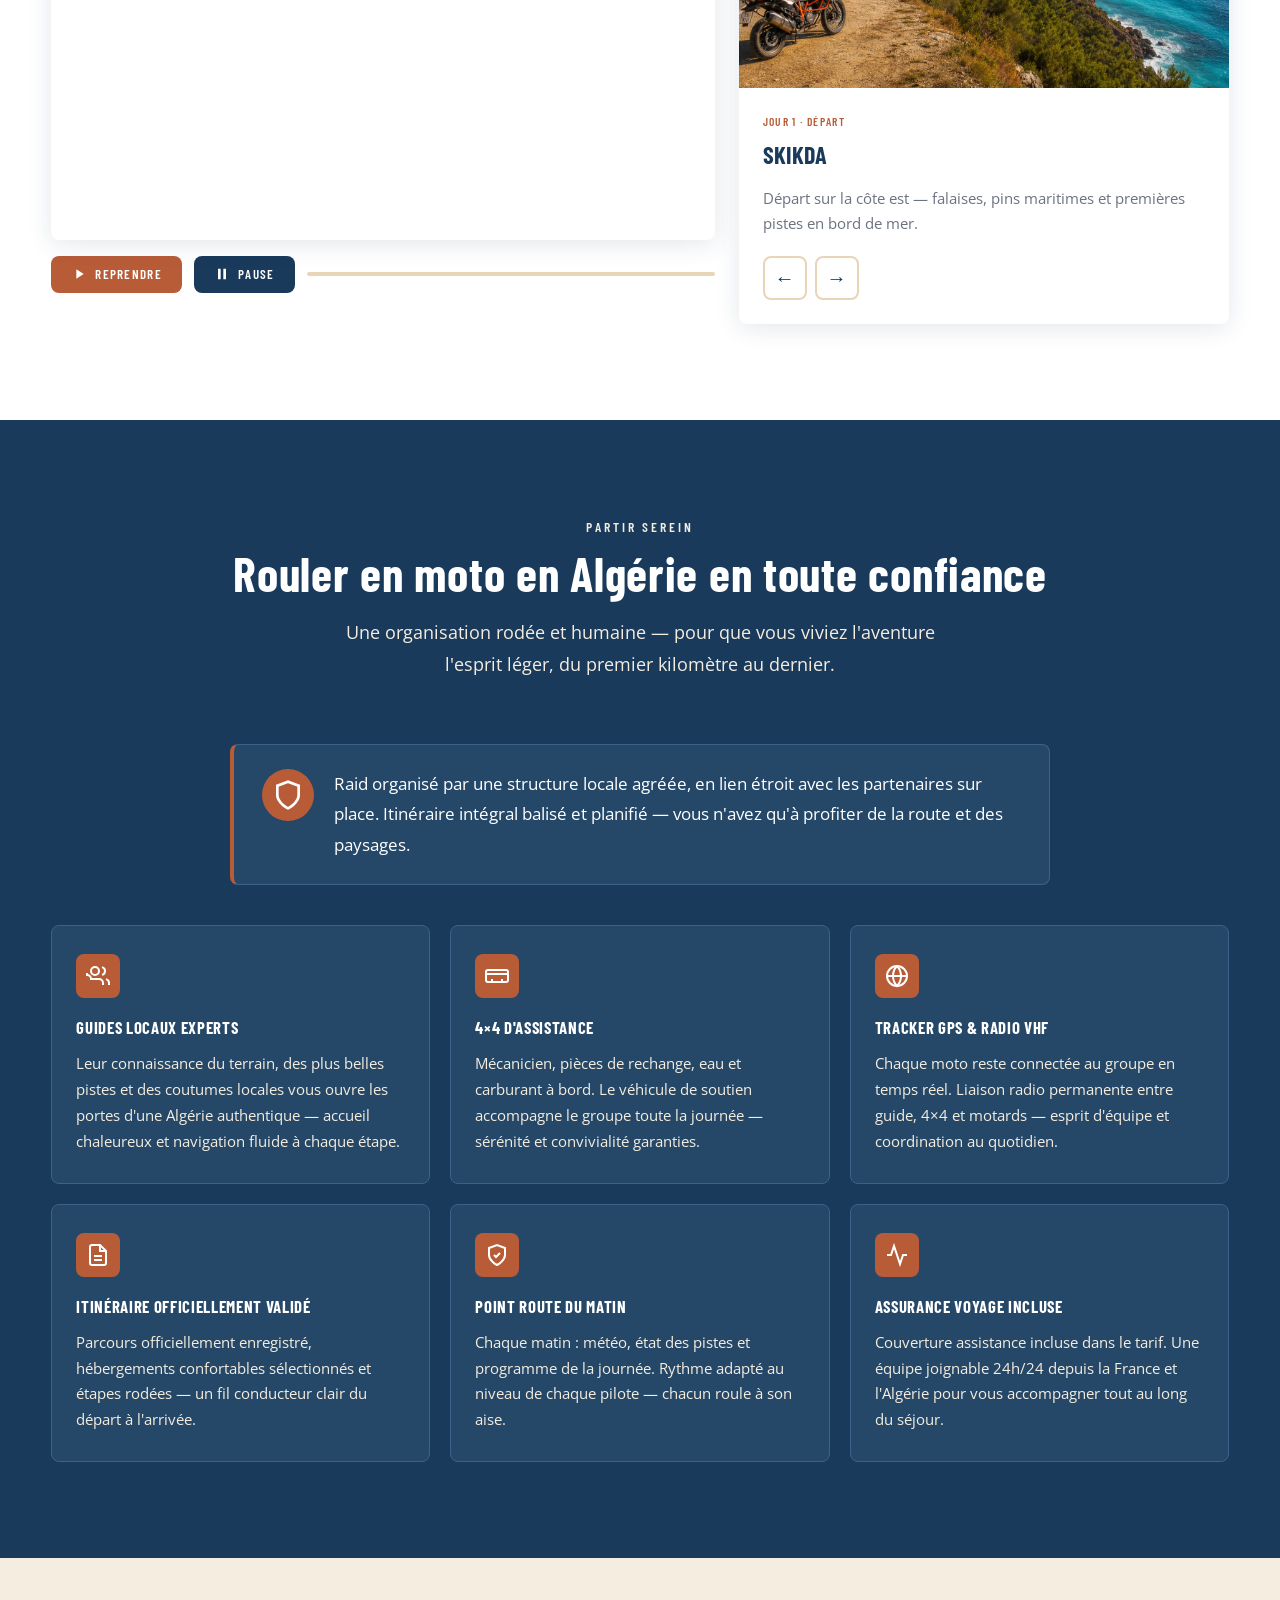
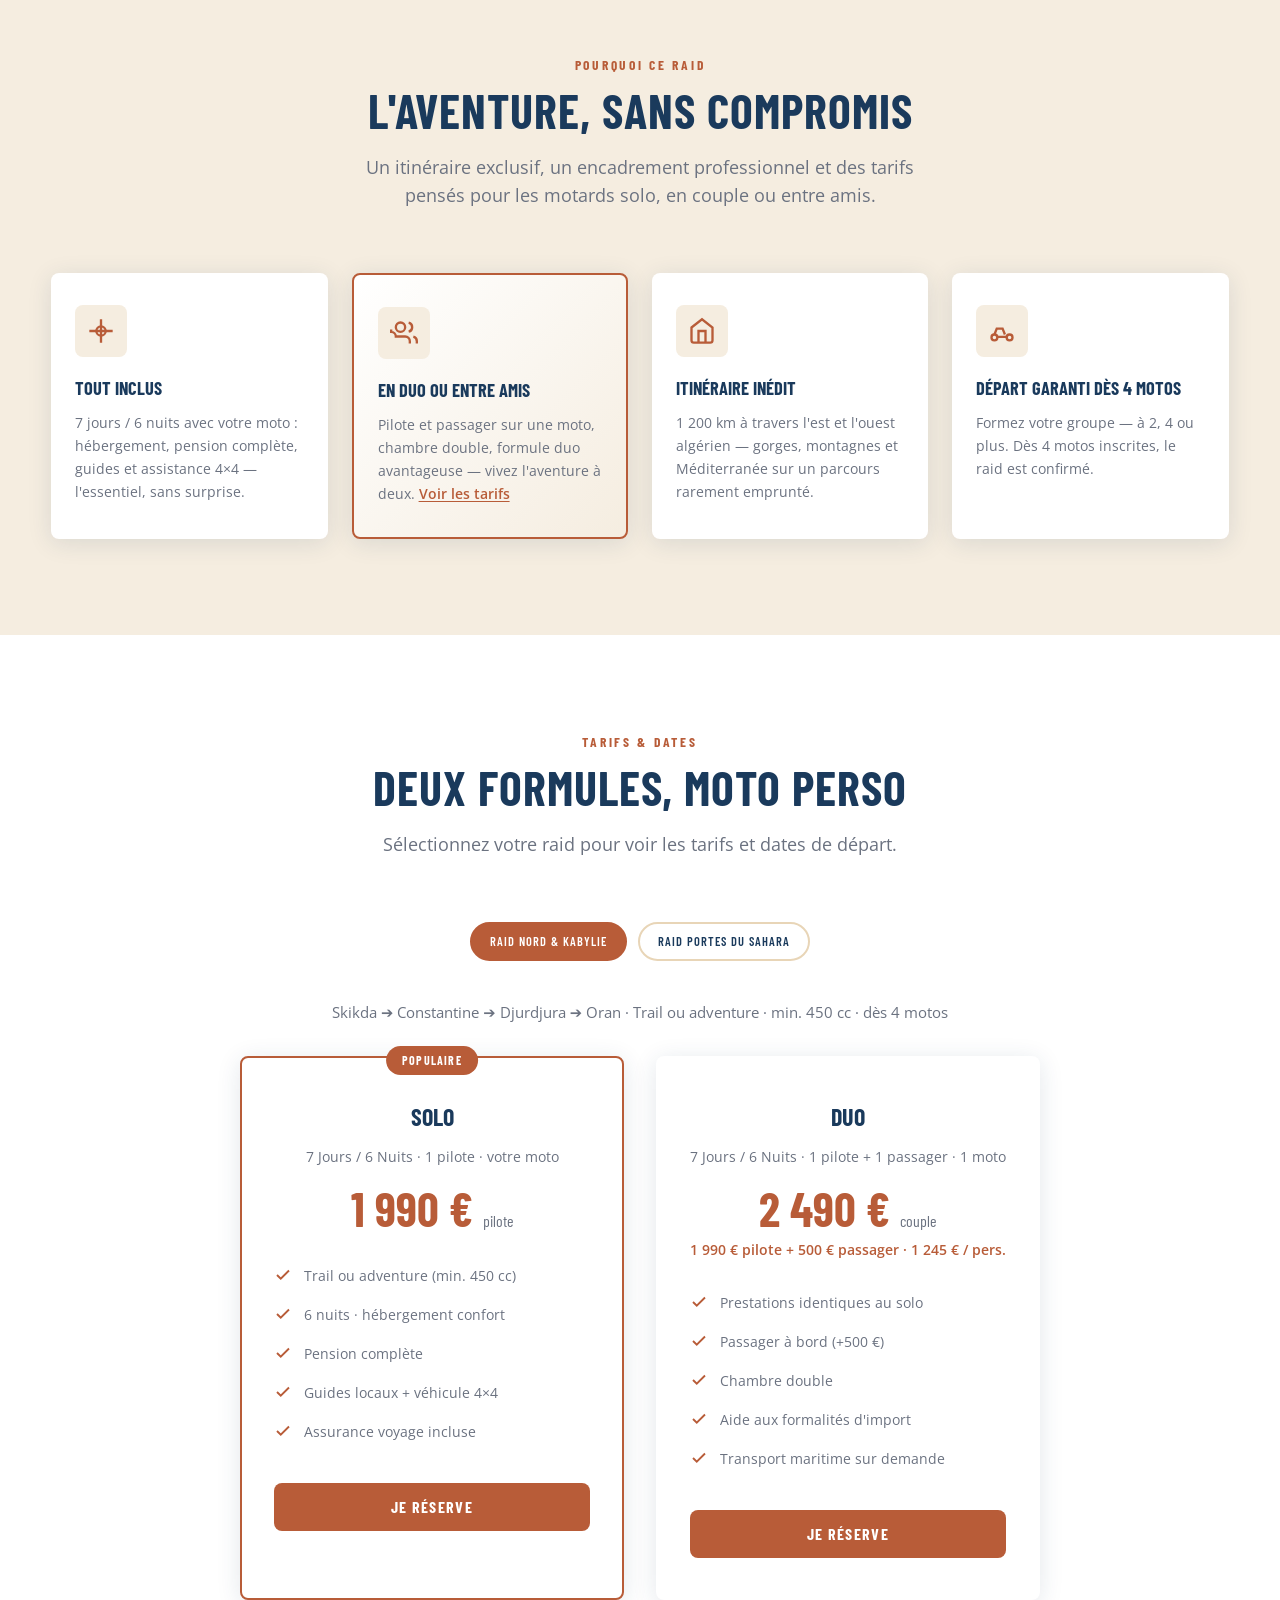
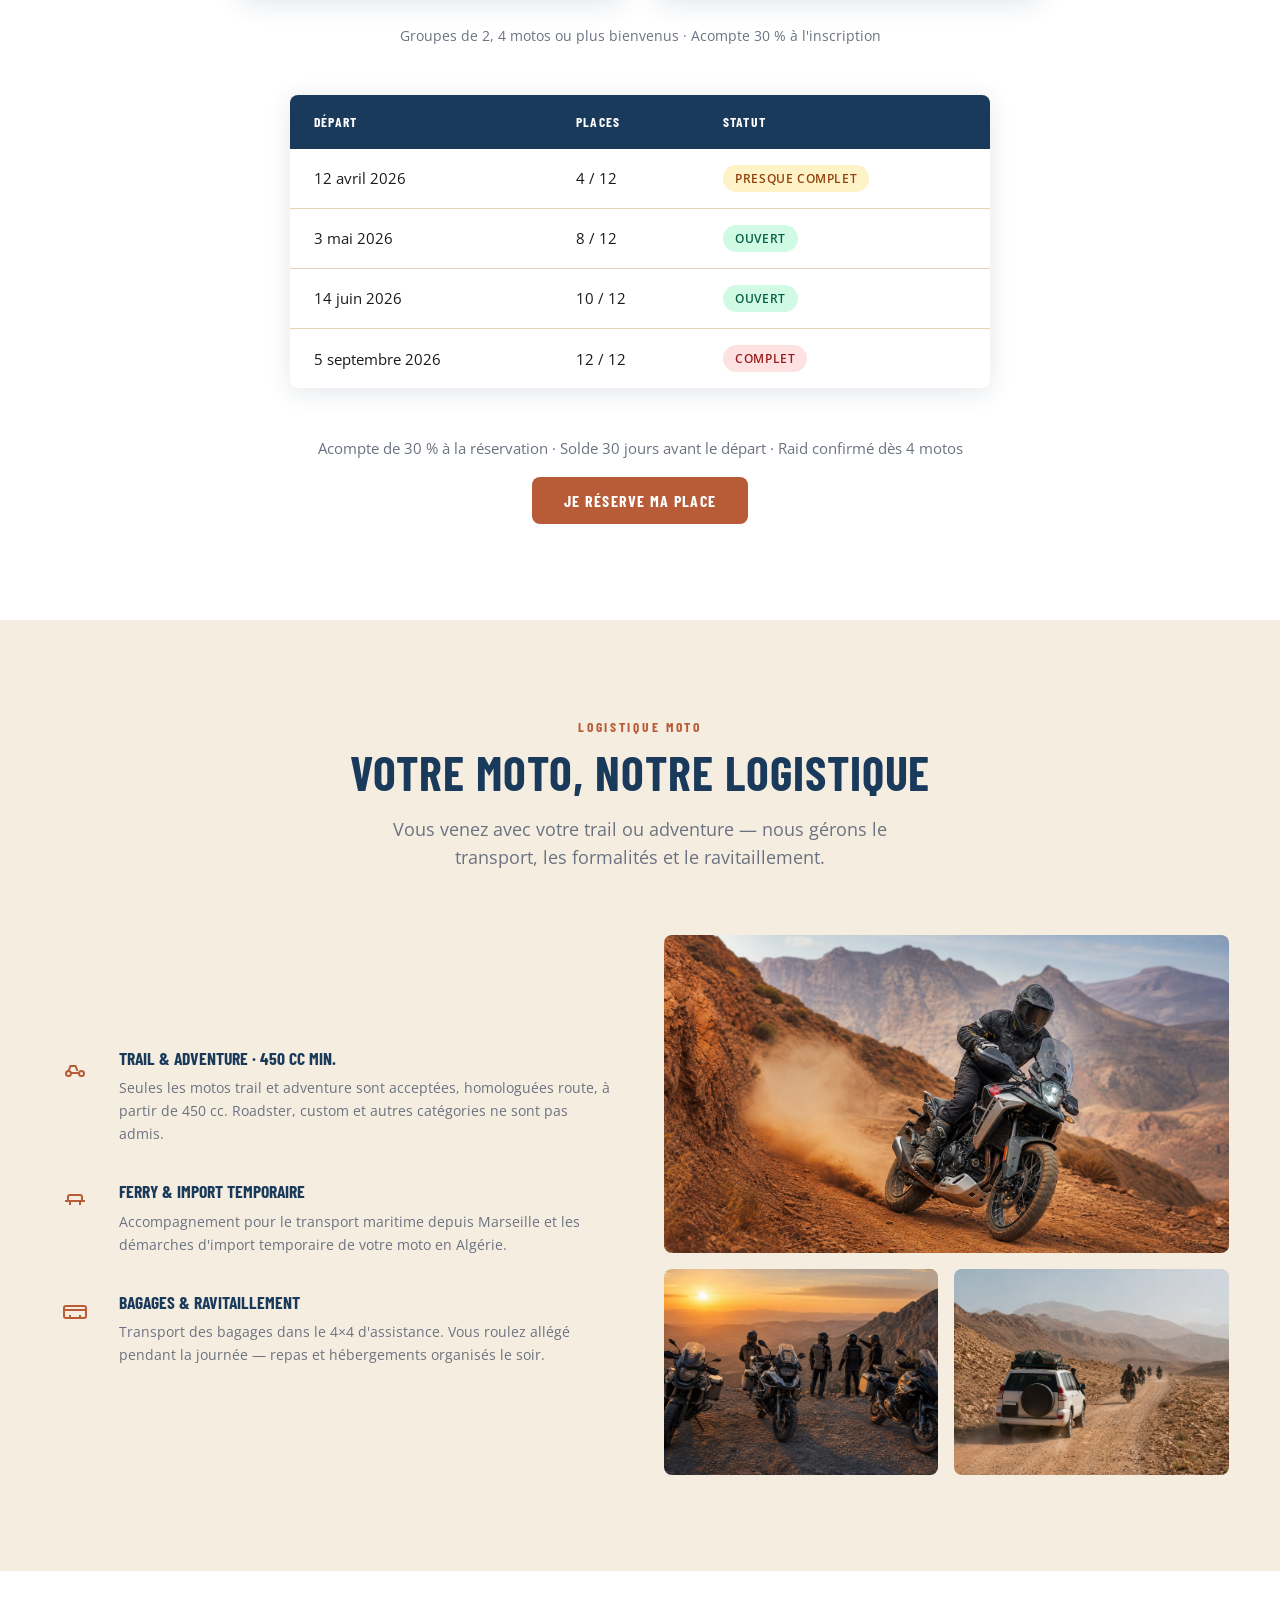
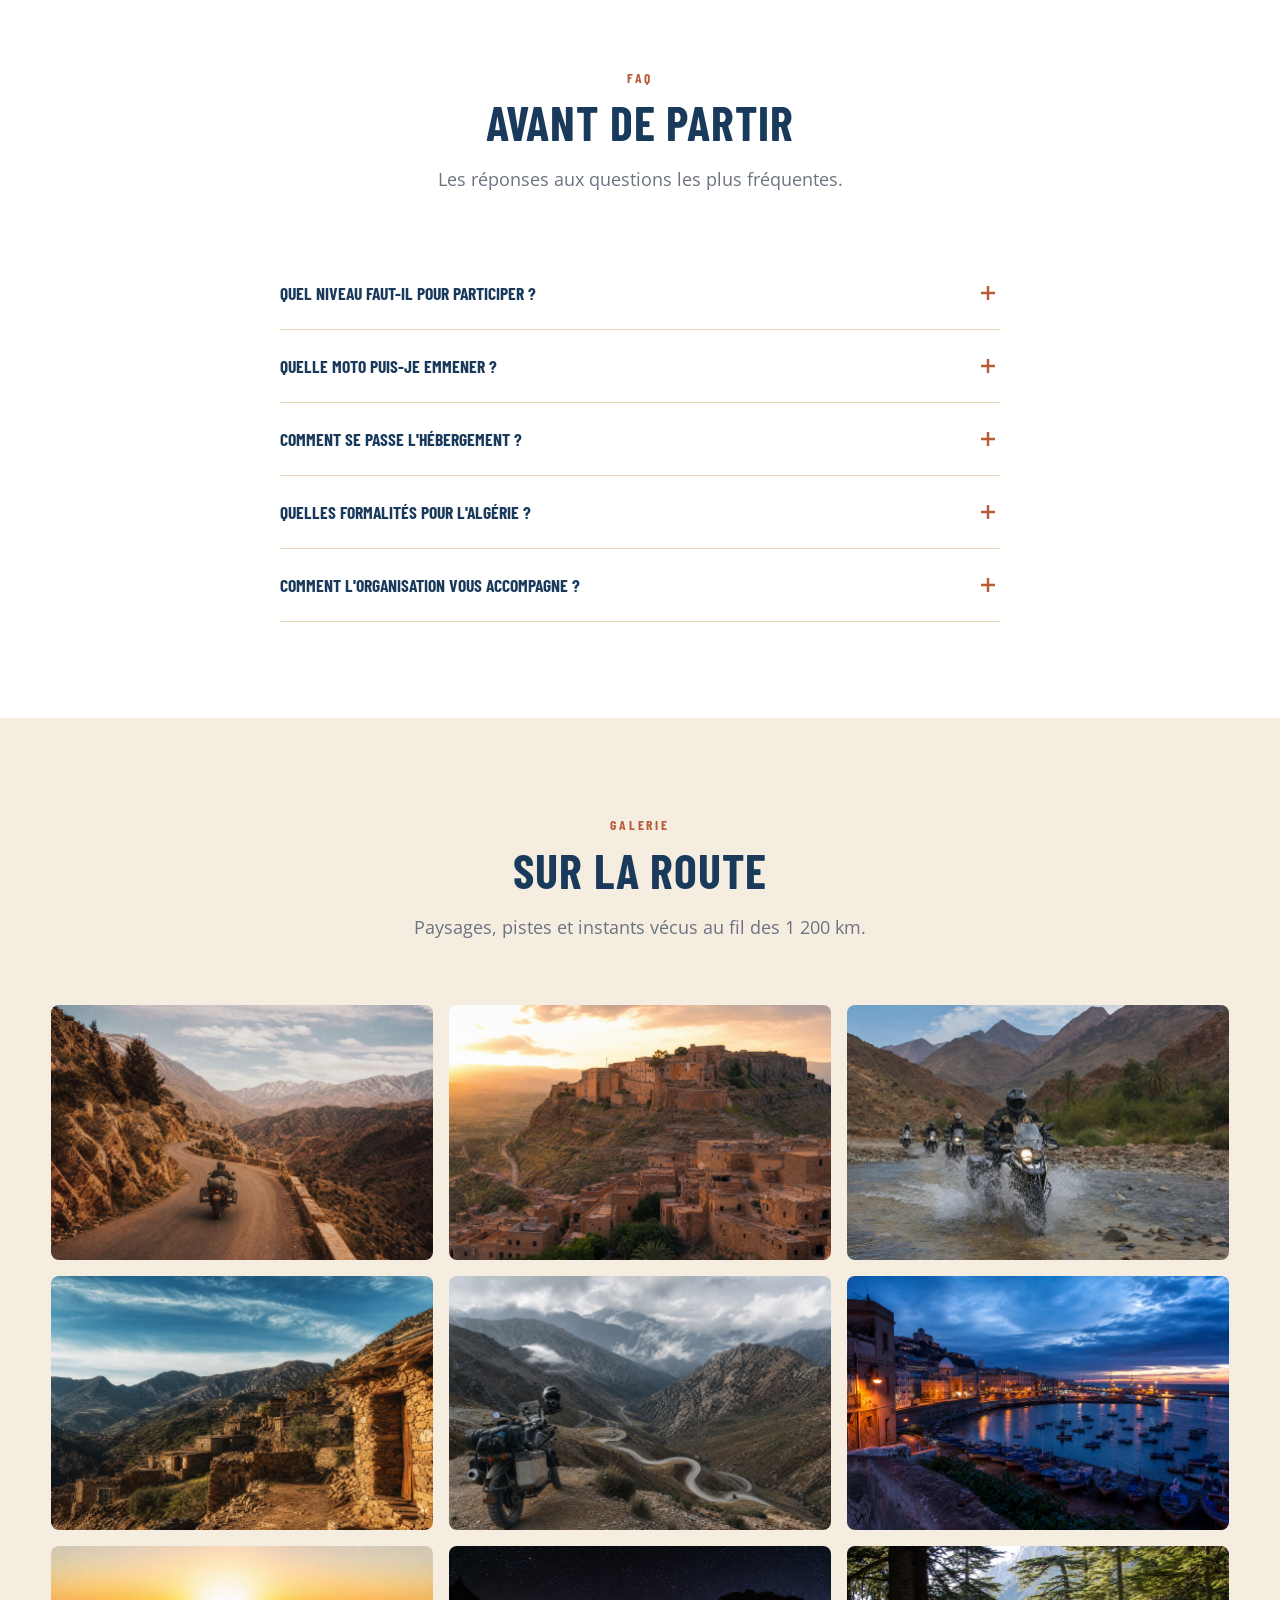
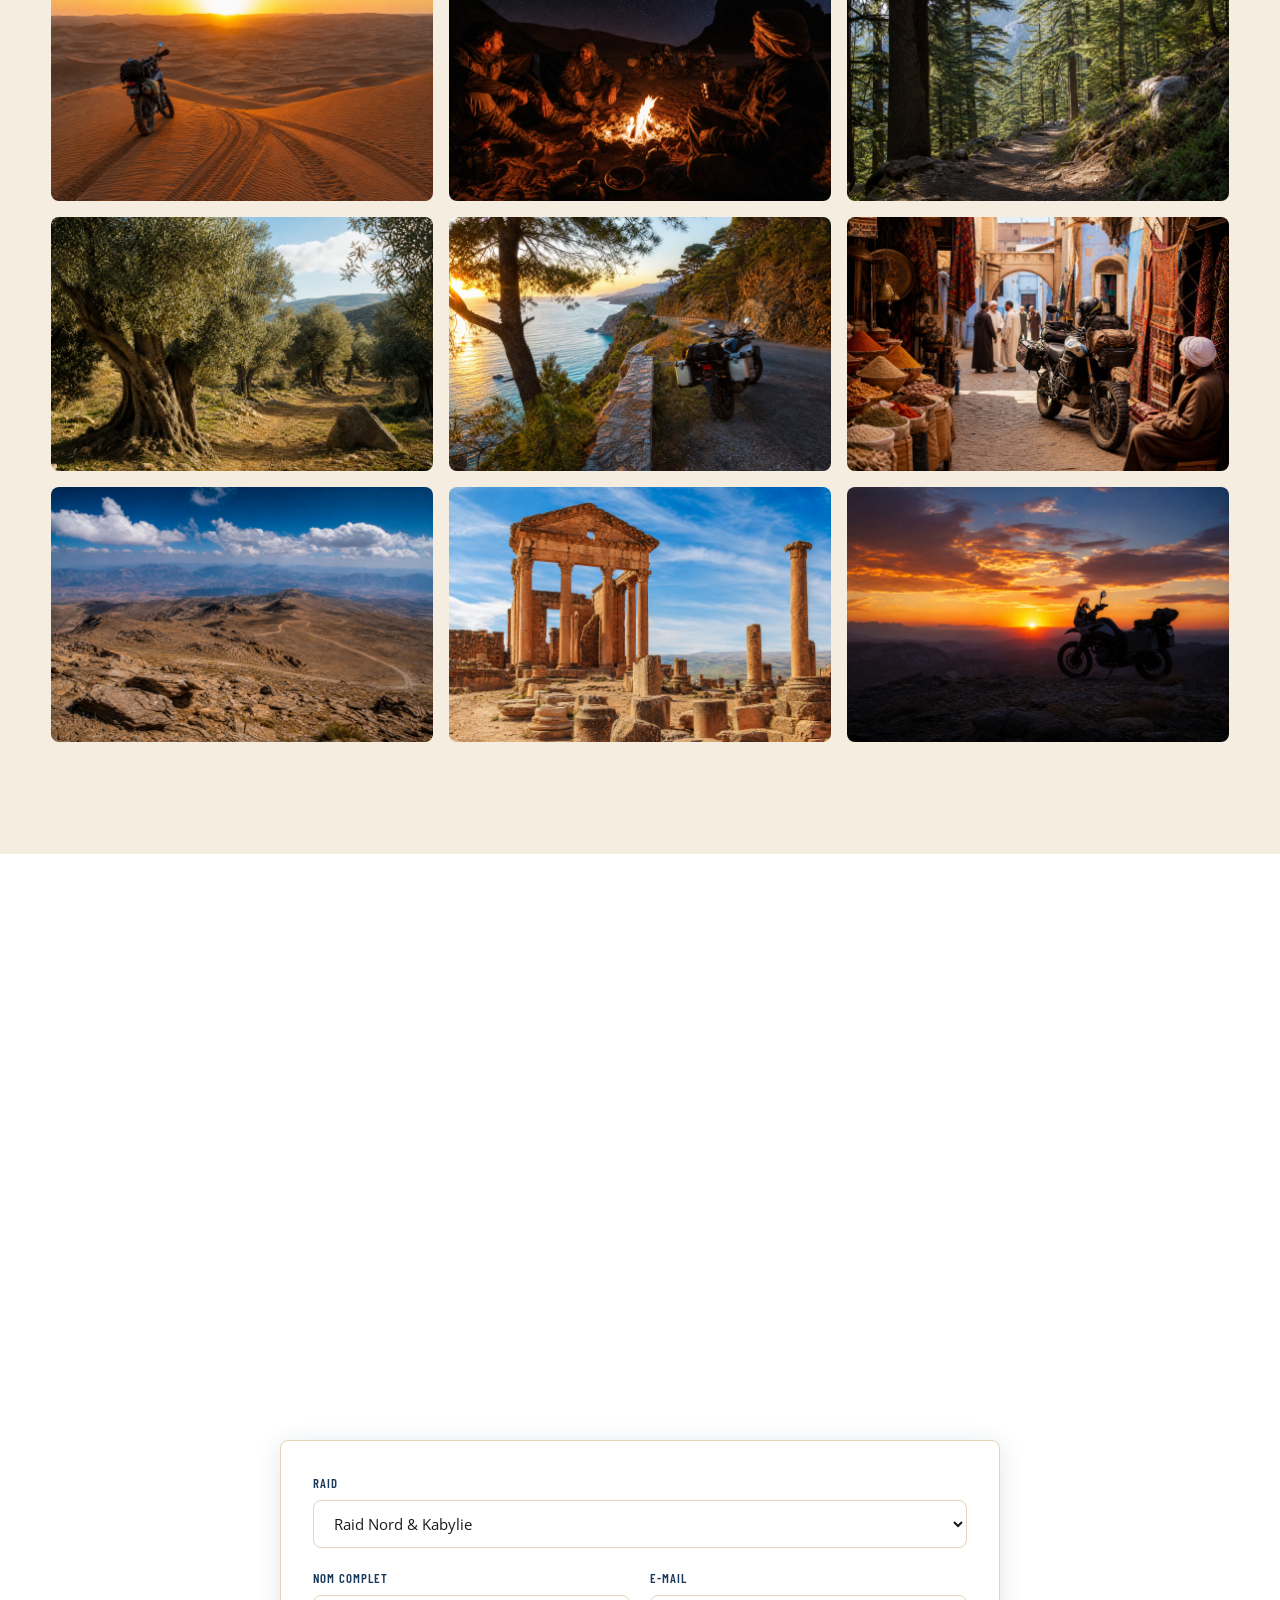
==== commit 543db64a: "Permettre de basculer la carte interactive entre les deux itinéraires raids. Étapes Sahara dans trip" ====
--- a/index.html
+++ b/index.html
@@ -176,9 +176,11 @@
     <div class="container">
       <div class="section-header reveal">
         <p class="section-label">Le parcours</p>
-        <h2 class="section-title">De la côte à l'Atlas</h2>
-        <p class="section-subtitle">Raid Nord & Kabylie — lancez la moto sur la carte, chaque étape révèle le paysage que vous traverserez.</p>
-      </div>
+        <h2 class="section-title" id="journeyMapTitle">De la côte à l'Atlas</h2>
+        <p class="section-subtitle" id="journeyMapSubtitle">Sélectionnez un raid — la moto vous guide à travers chaque étape.</p>
+      </div>
+
+      <div class="journey-trip-tabs" id="journeyTripTabs" role="tablist" aria-label="Choisir un itinéraire sur la carte"></div>
 
       <div class="journey-interactive">
         <div class="journey-map-wrap">
--- a/css/style.css
+++ b/css/style.css
@@ -828,7 +828,8 @@
 
 /* ── Roadtrip catalog ── */
 .roadtrip-filters,
-.trip-pricing-tabs {
+.trip-pricing-tabs,
+.journey-trip-tabs {
   display: flex;
   flex-wrap: wrap;
   justify-content: center;
@@ -837,7 +838,8 @@
 }
 
 .roadtrip-filter,
-.trip-pricing-tab {
+.trip-pricing-tab,
+.journey-trip-tab {
   font-family: var(--font-title);
   font-weight: 600;
   font-size: 0.78rem;
@@ -853,13 +855,15 @@
 }
 
 .roadtrip-filter:hover,
-.trip-pricing-tab:hover {
+.trip-pricing-tab:hover,
+.journey-trip-tab:hover {
   border-color: var(--terra);
   color: var(--terra);
 }
 
 .roadtrip-filter.is-active,
-.trip-pricing-tab.is-active {
+.trip-pricing-tab.is-active,
+.journey-trip-tab.is-active {
   background: var(--terra);
   border-color: var(--terra);
   color: var(--white);
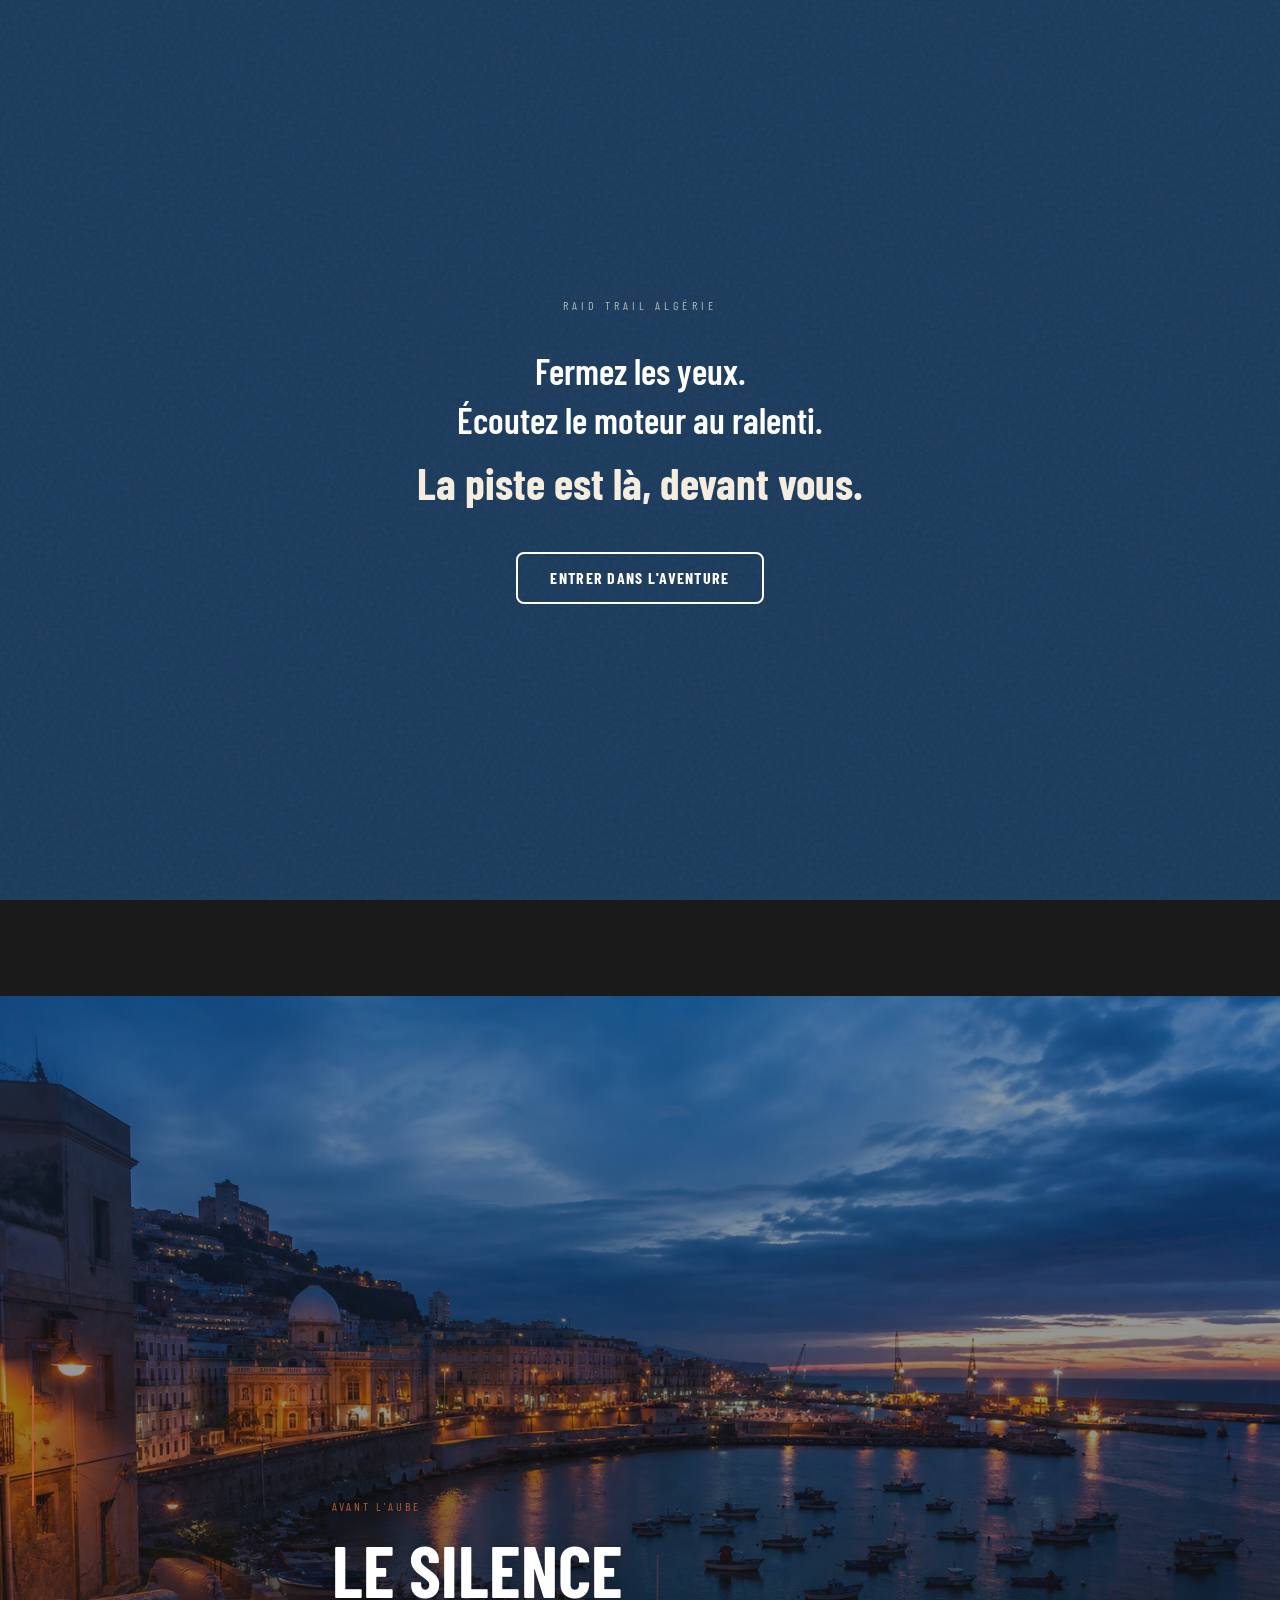
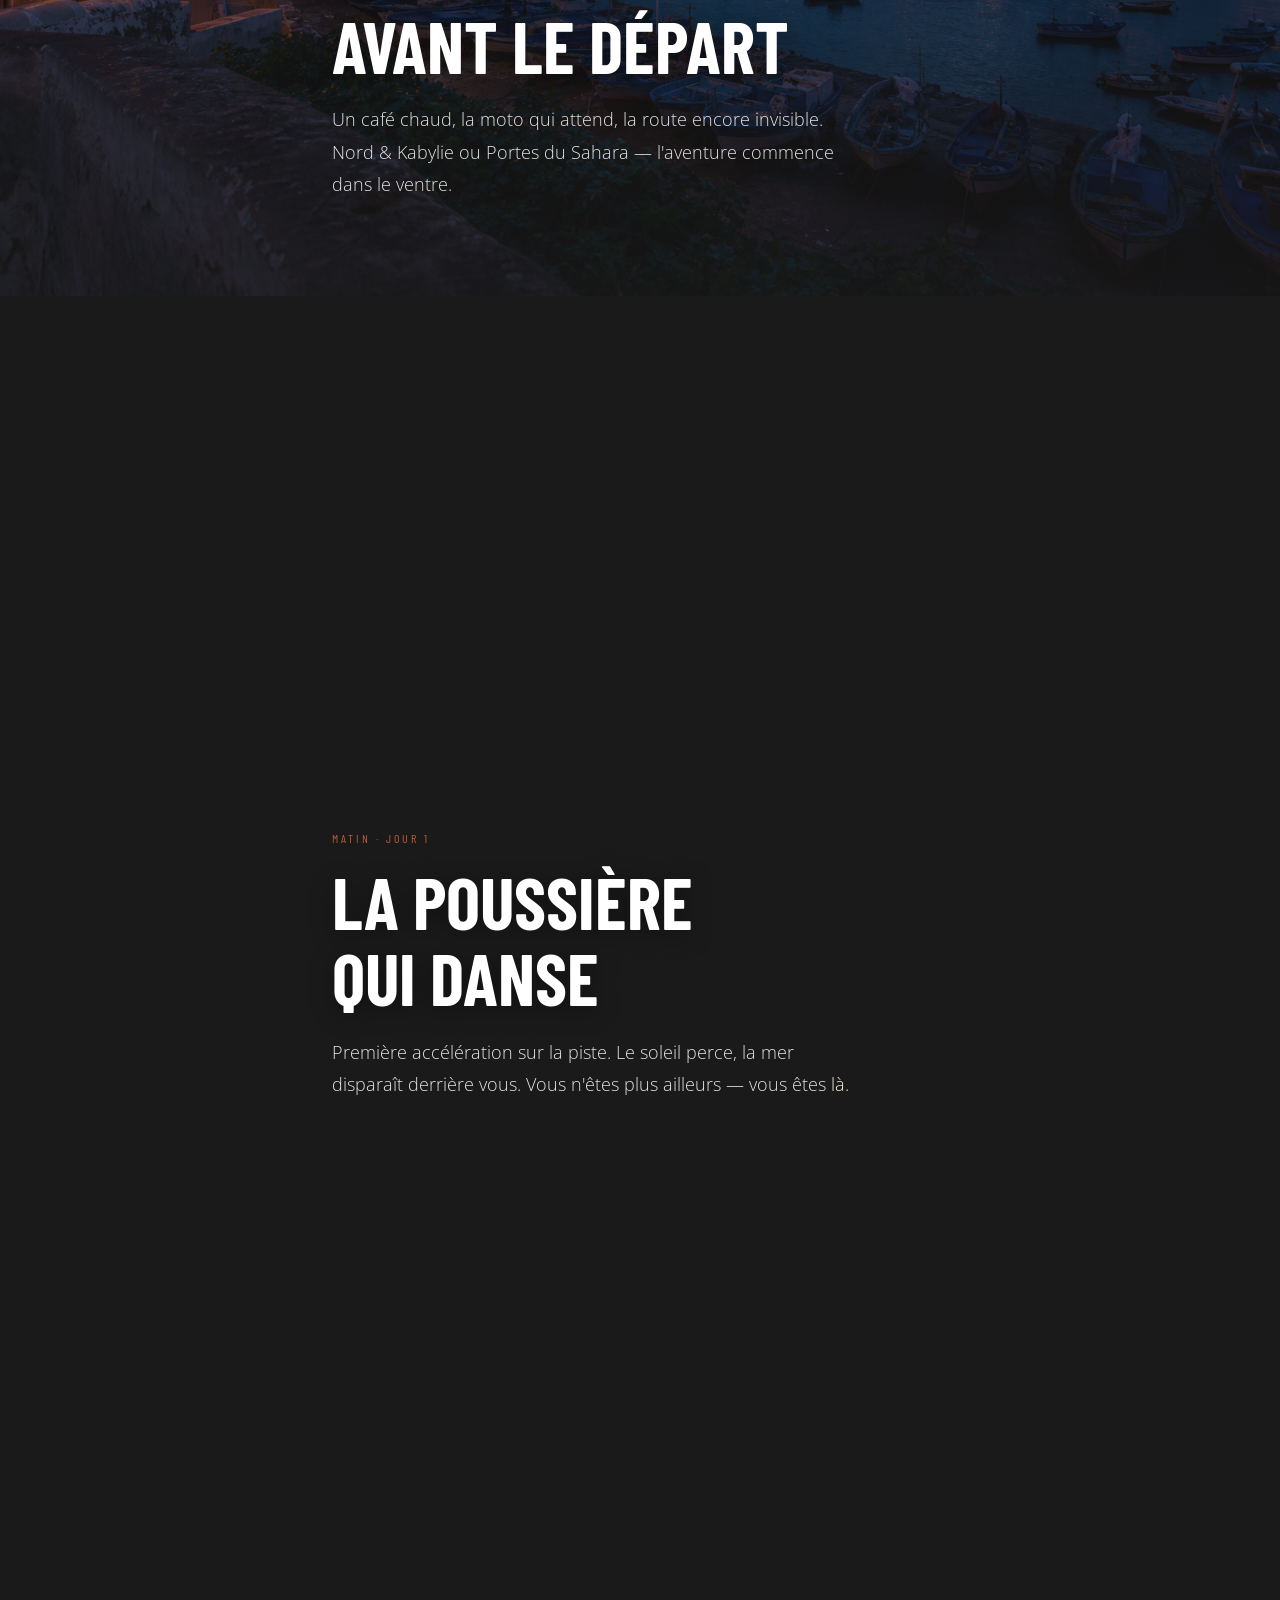
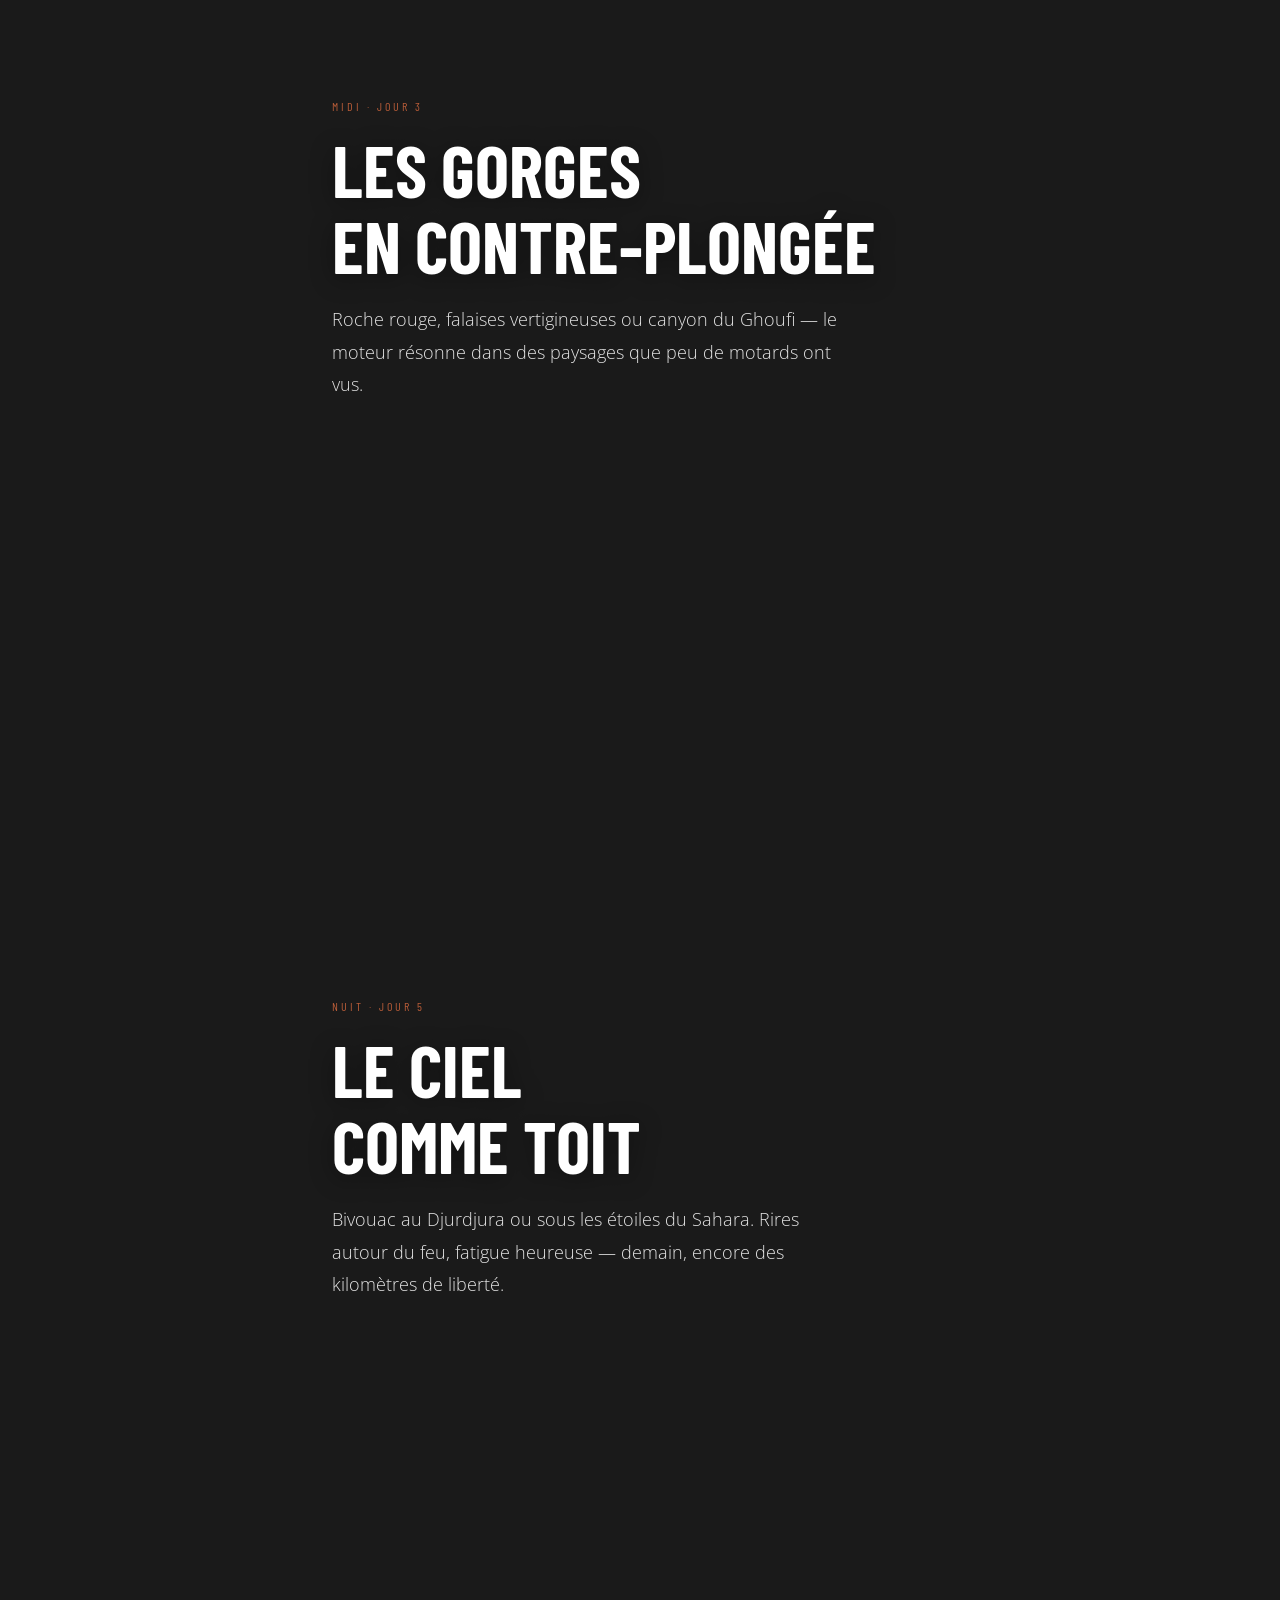
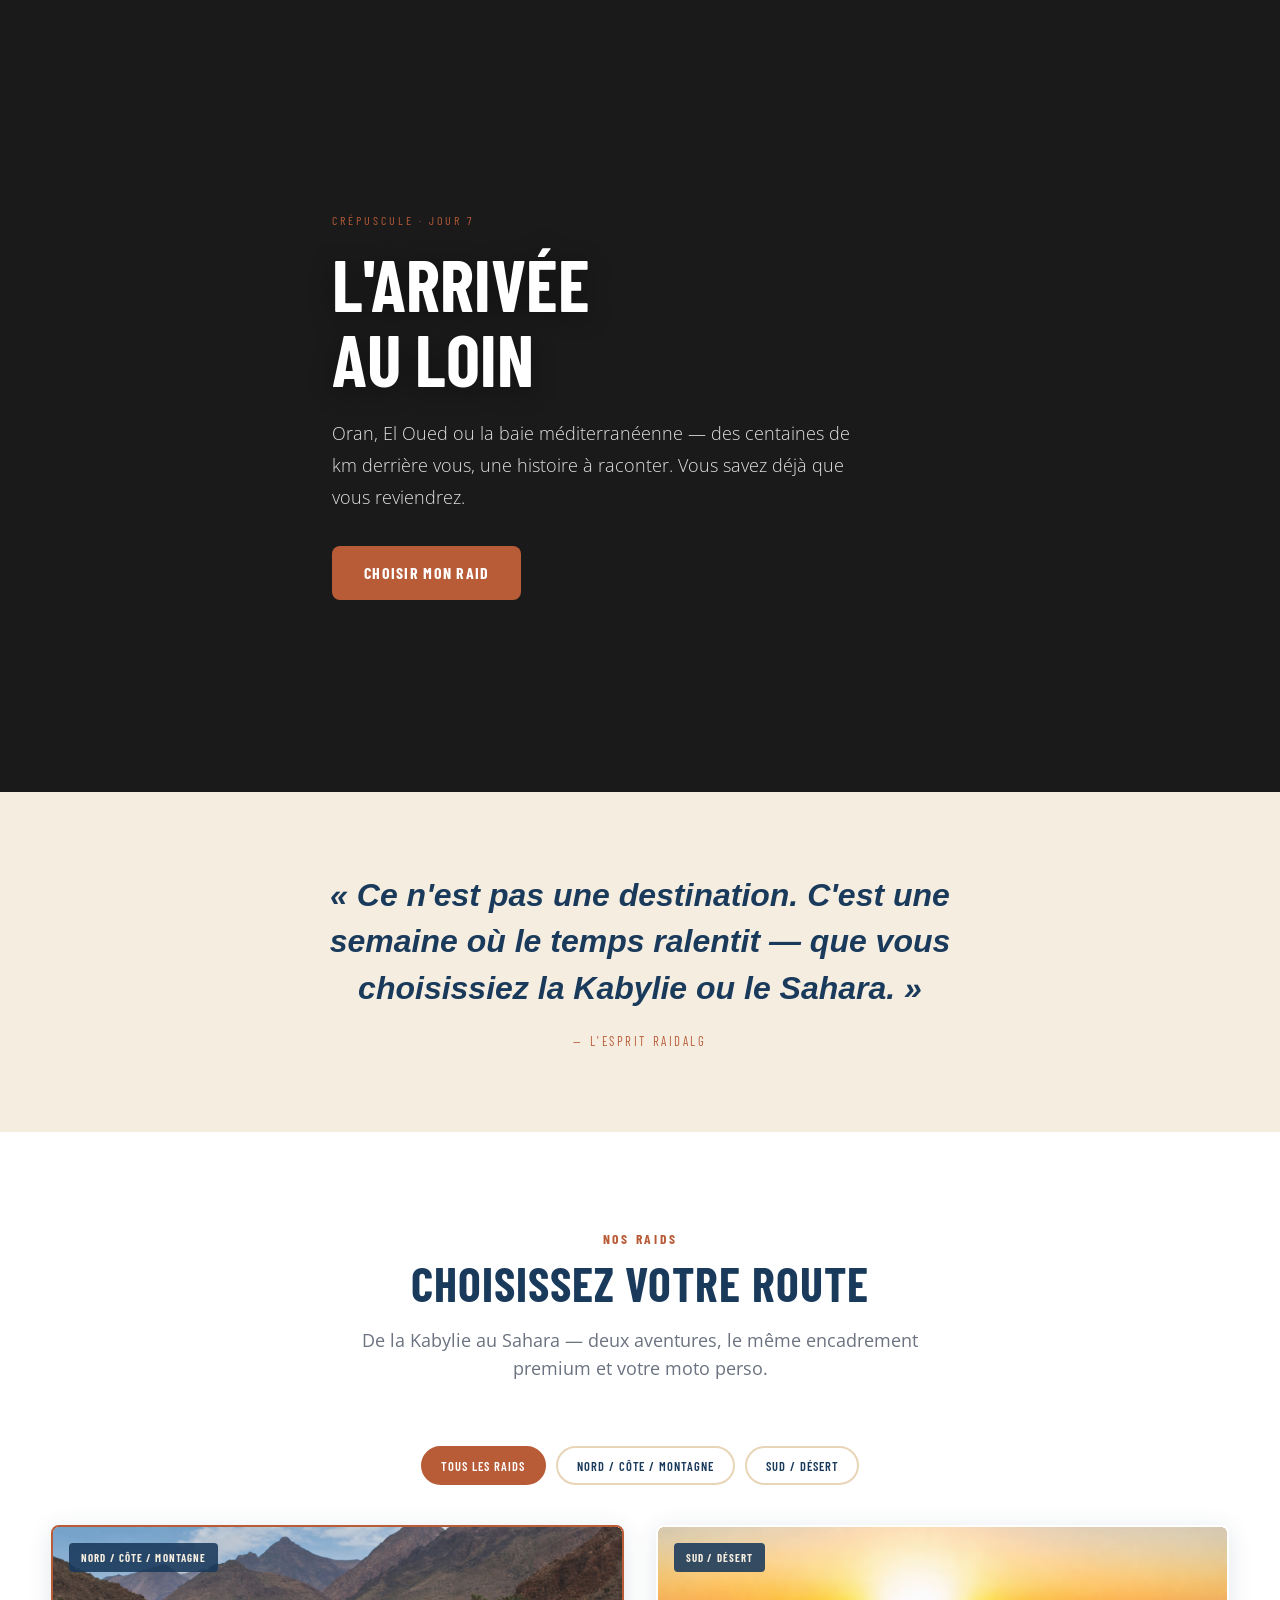
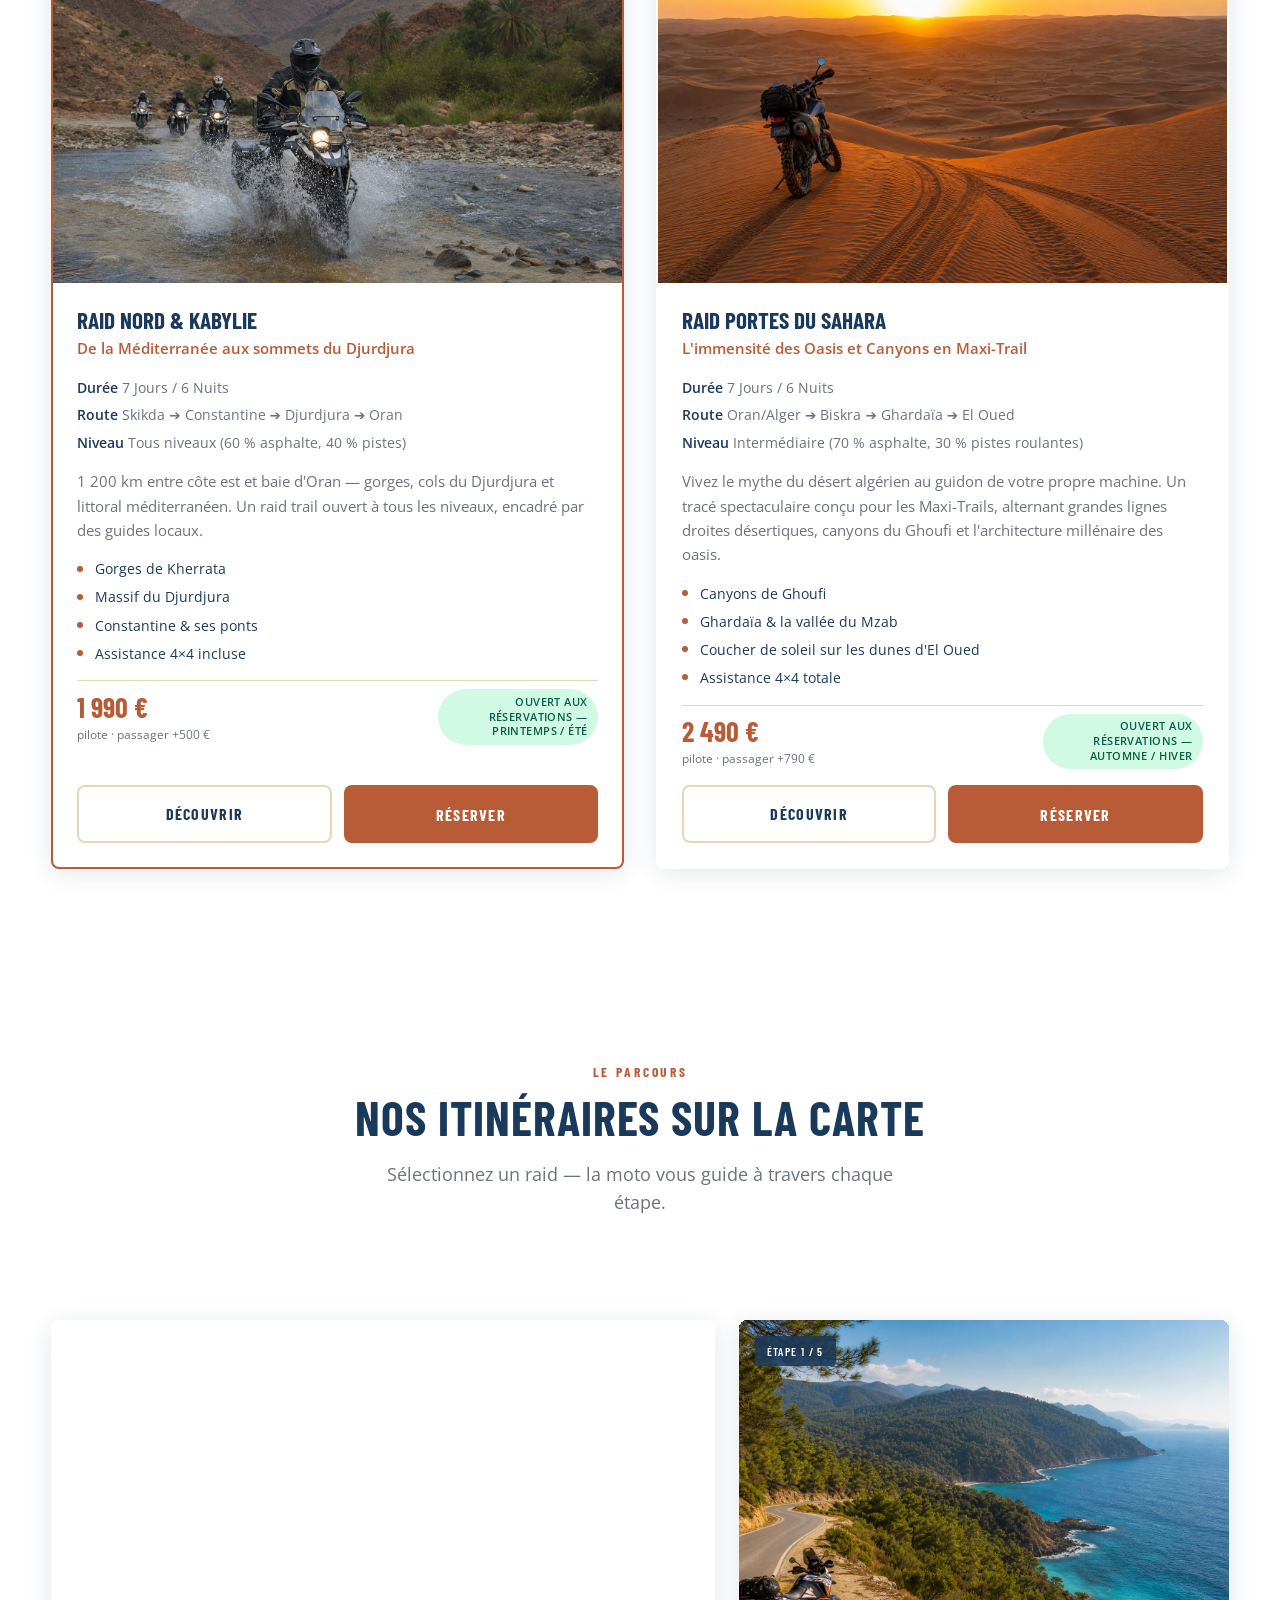
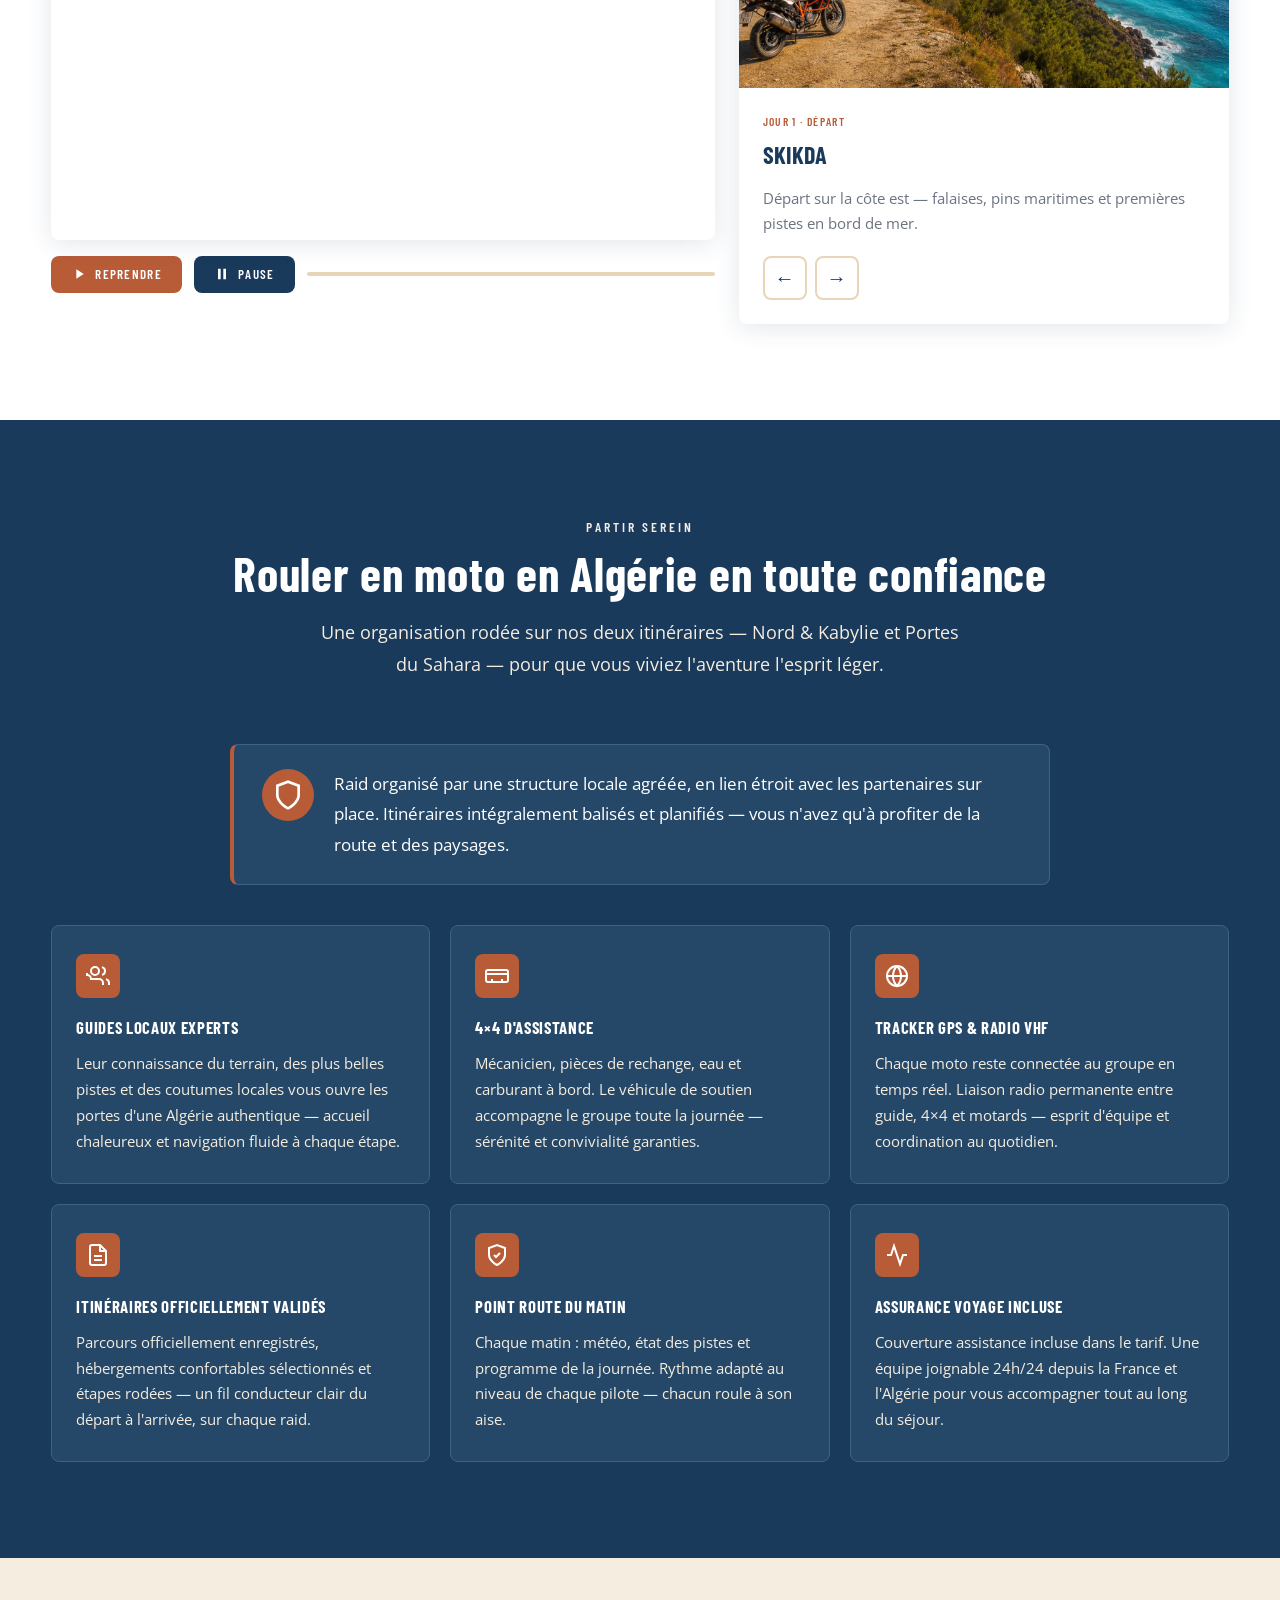
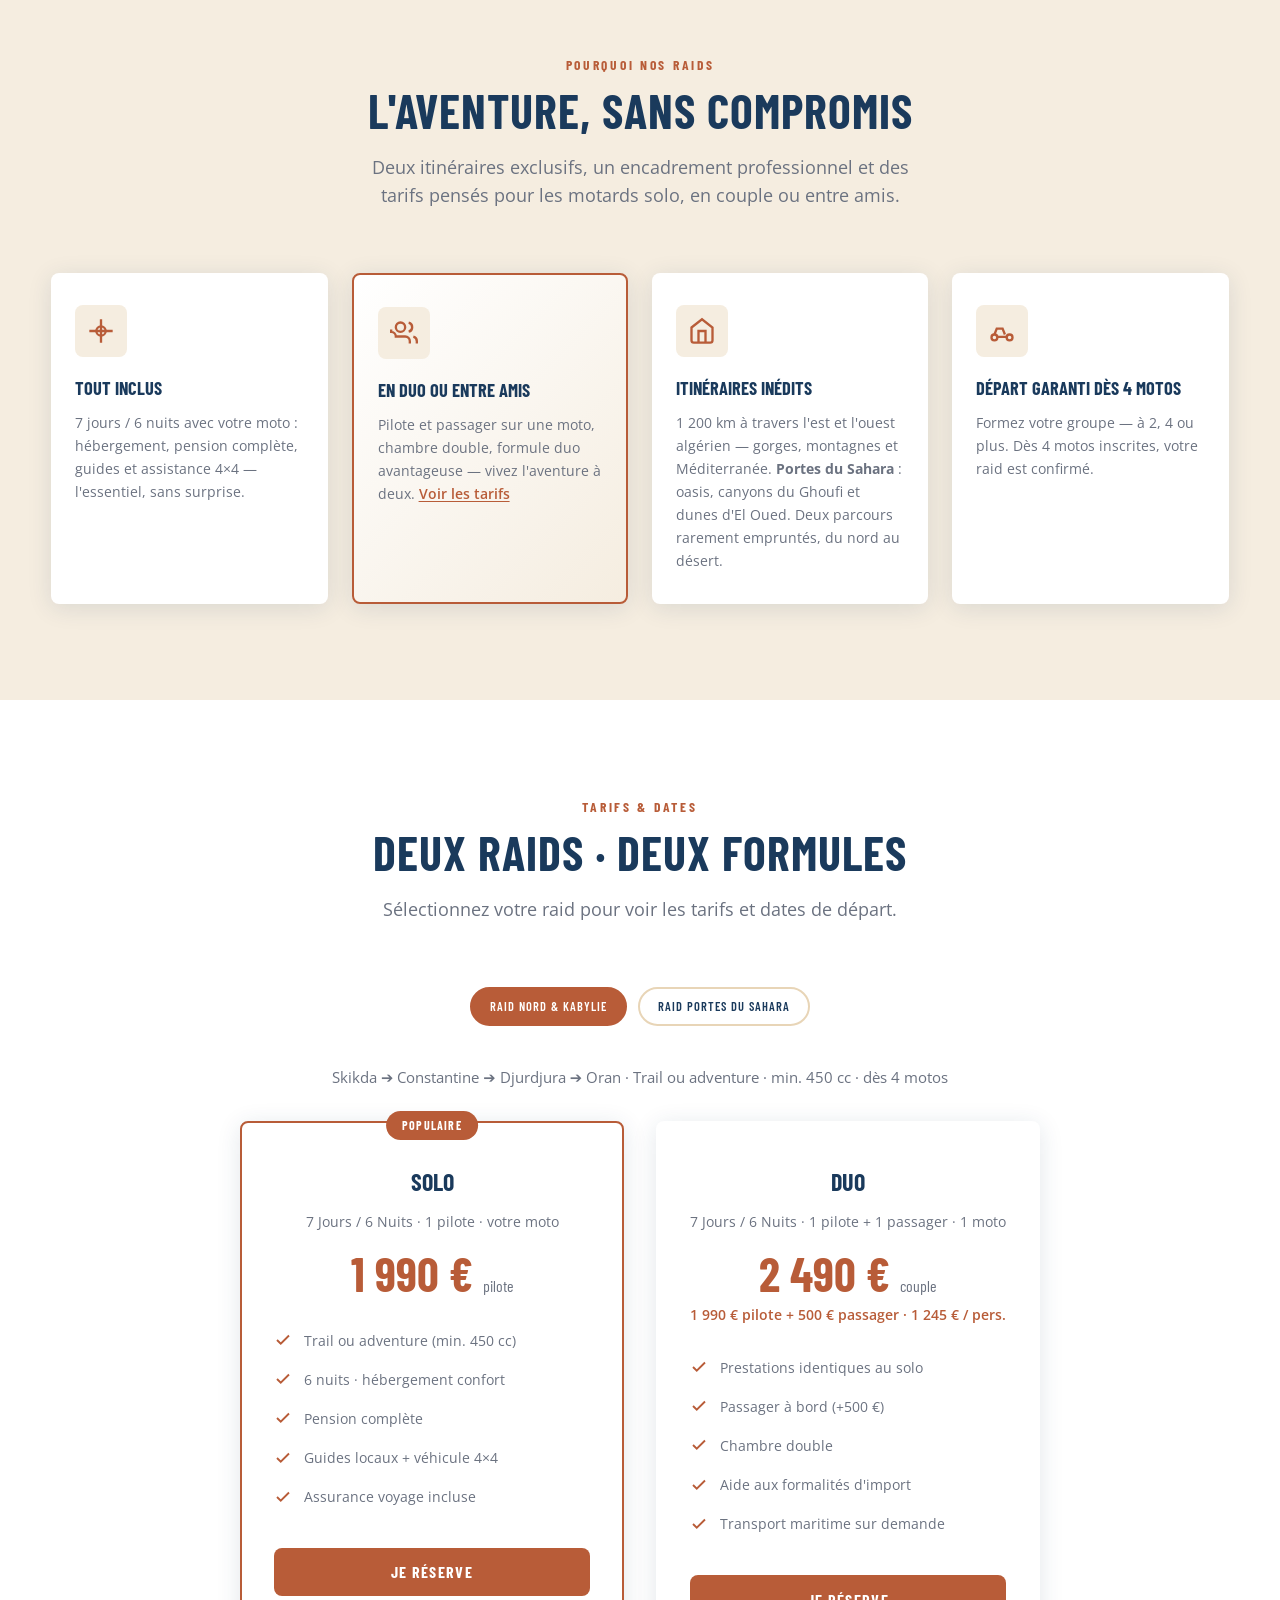
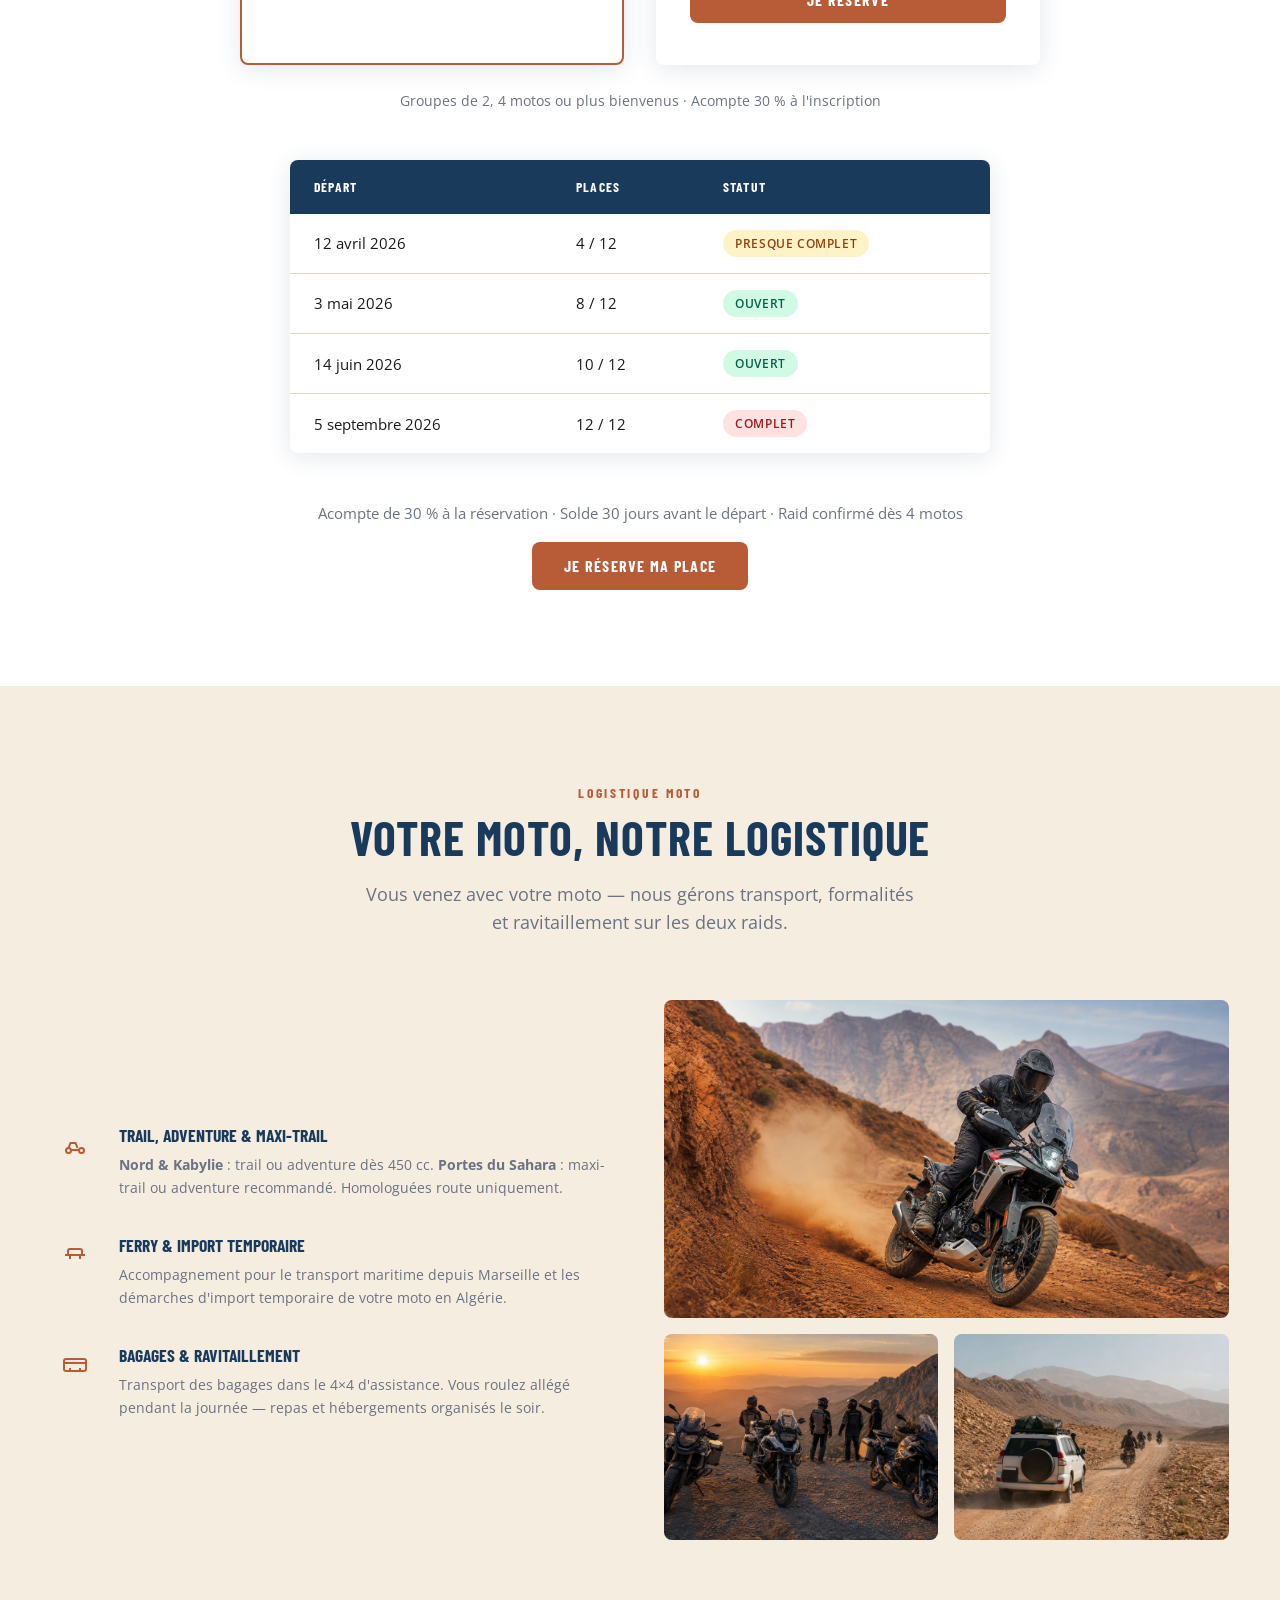
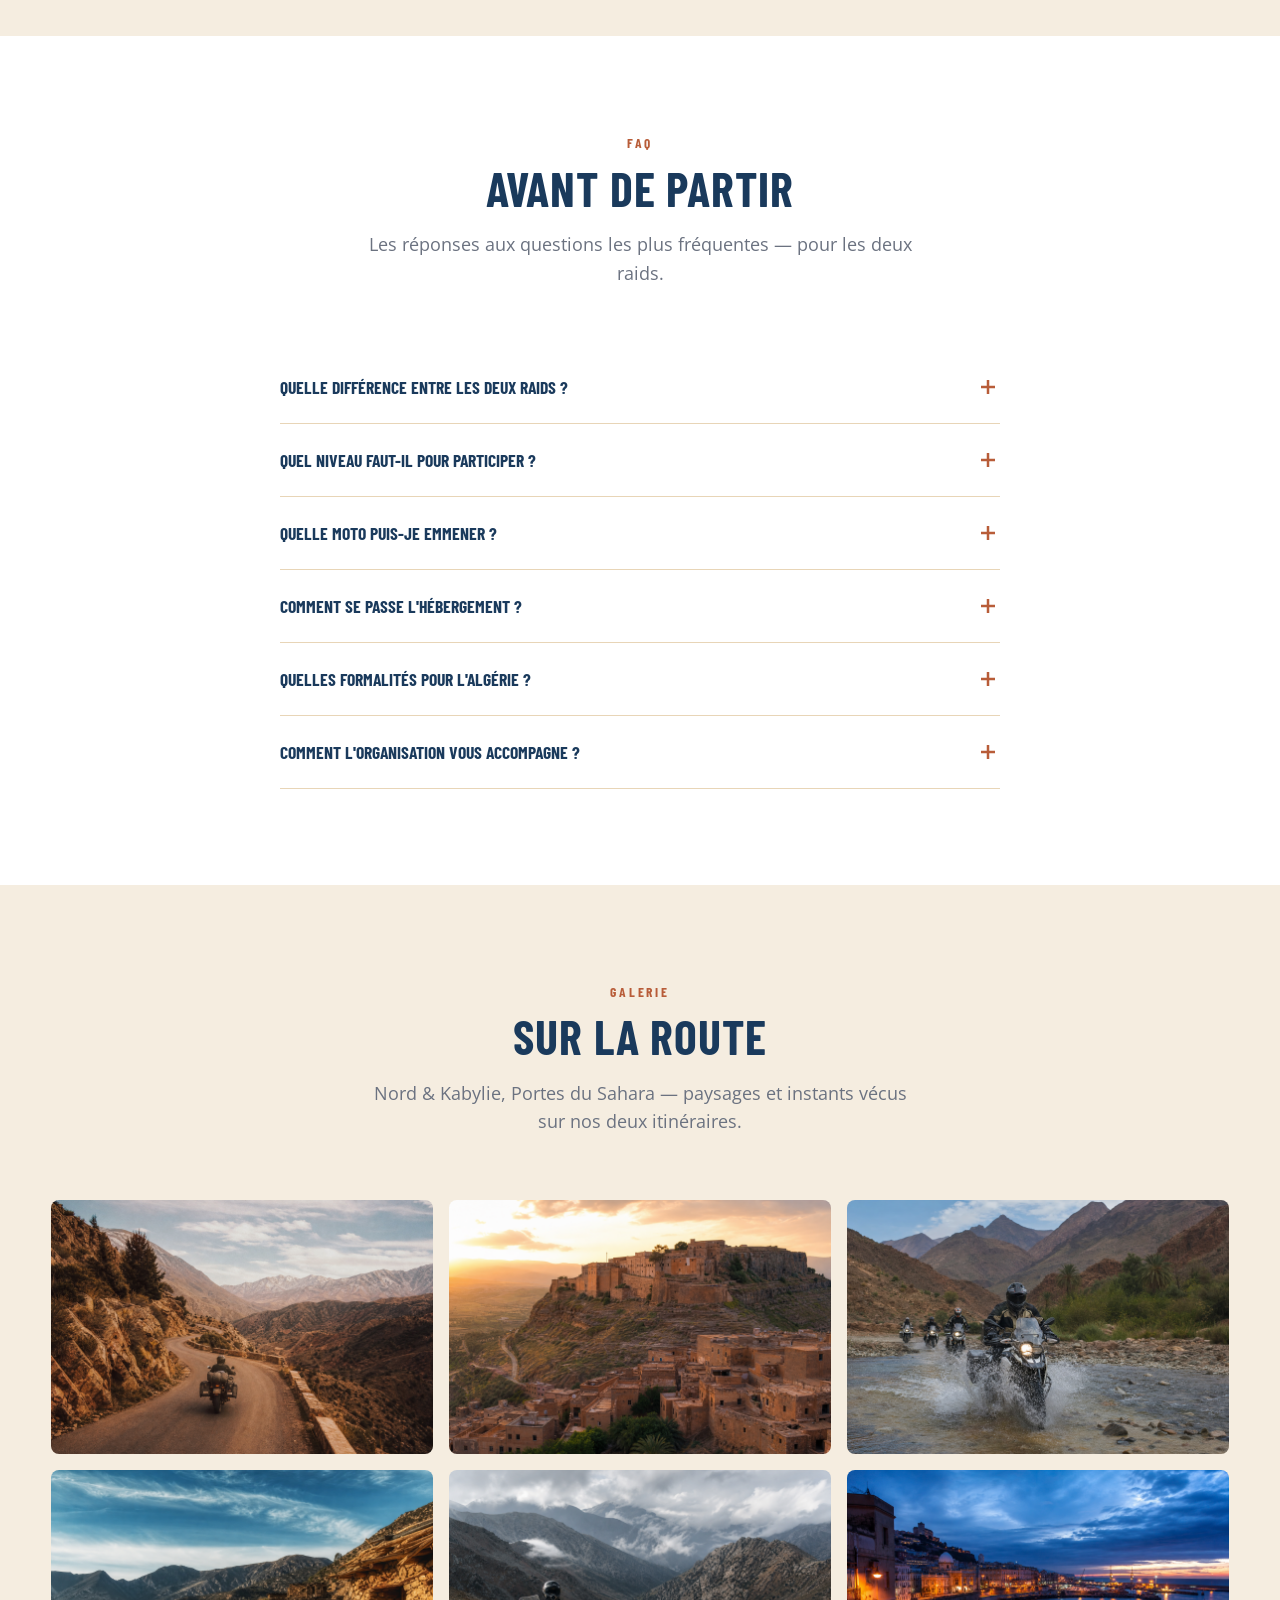
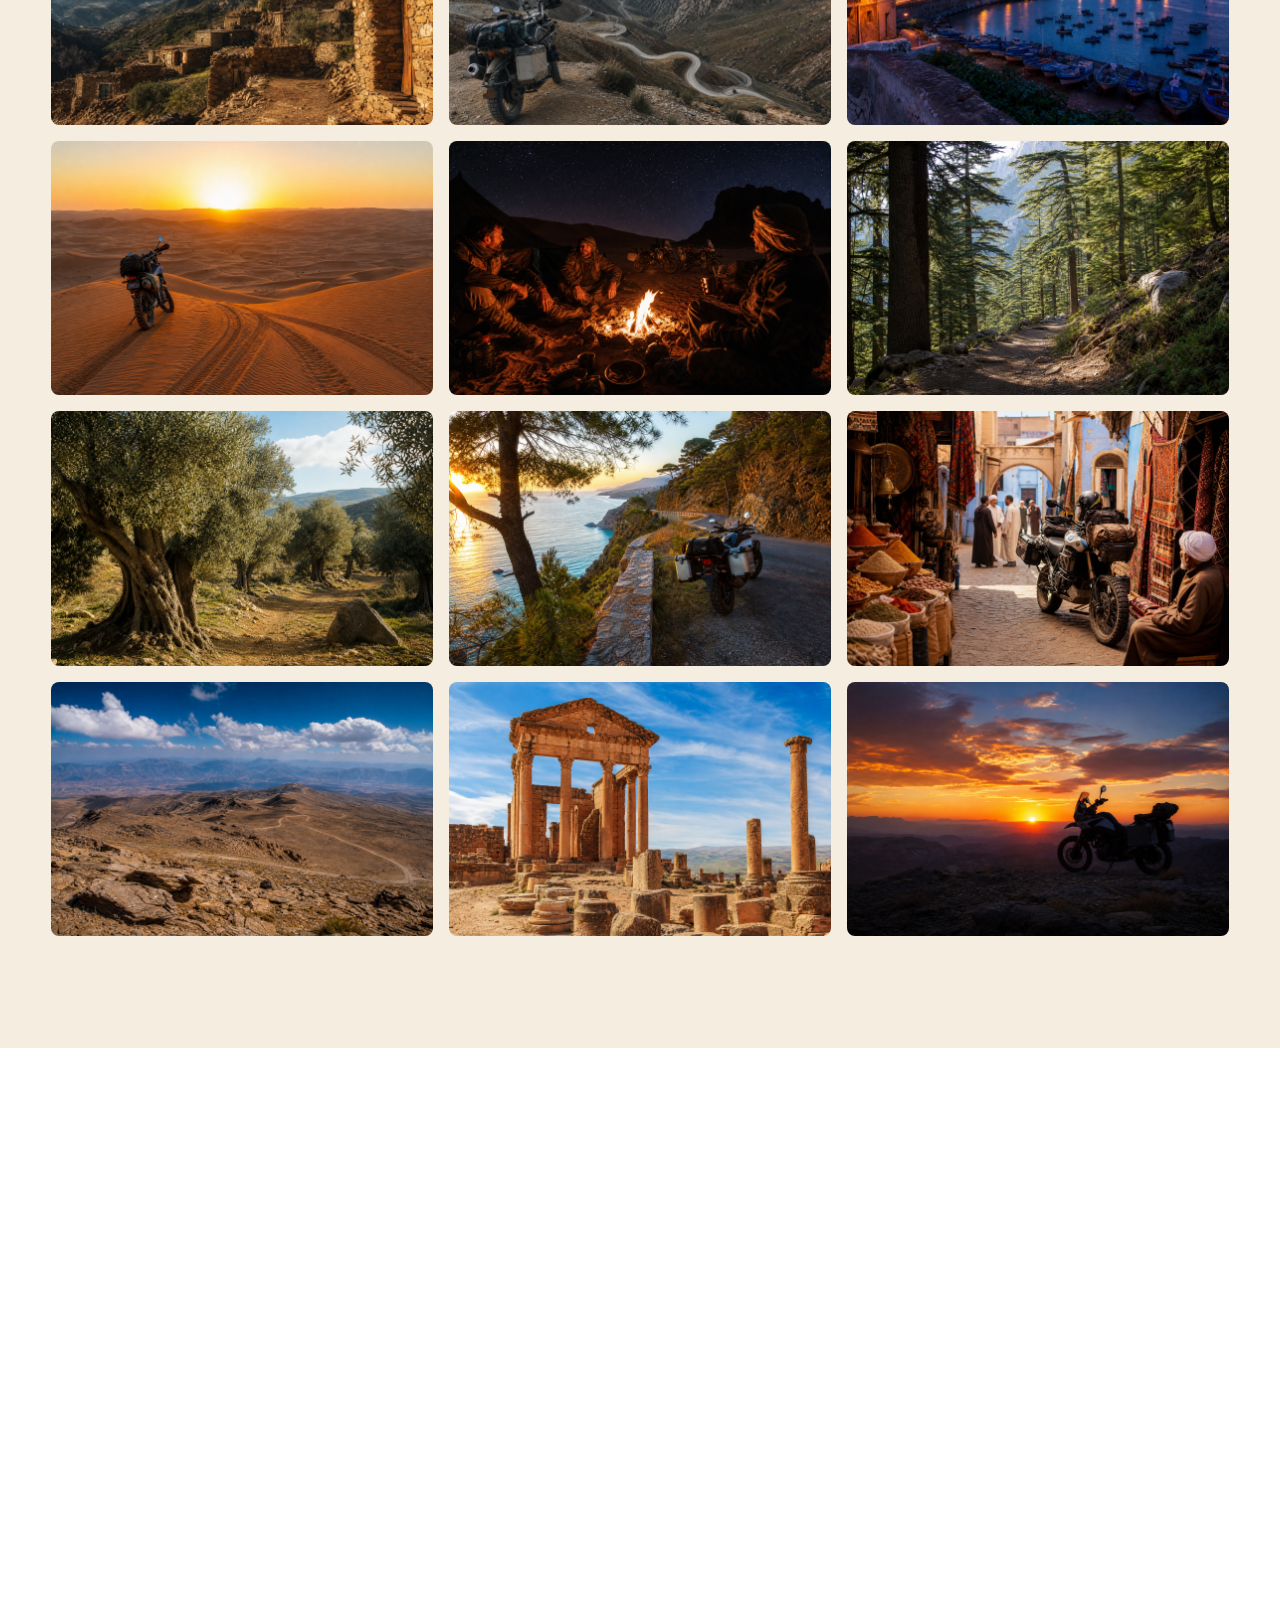
==== commit 8541468a: "Harmoniser les textes deux raids et corriger l'orientation moto Sahara. CGV, FAQ, Itinéraires inédit" ====
--- a/index.html
+++ b/index.html
@@ -10,13 +10,13 @@
   <link rel="canonical" href="https://raid-trail-algerie.vercel.app/">
   <meta property="og:type" content="website">
   <meta property="og:url" content="https://raid-trail-algerie.vercel.app/">
-  <meta property="og:title" content="Raid Trail Algérie — Skikda à Oran · 7 jours">
-  <meta property="og:description" content="1 200 km de trail en Algérie avec votre moto. Une expérience immersive — de Skikda à Oran, sept jours entre ciel et pistes.">
+  <meta property="og:title" content="Raid Trail Algérie — Nord & Kabylie · Portes du Sahara">
+  <meta property="og:description" content="Deux raids moto en Algérie : côte & Kabylie (Skikda → Oran) et Portes du Sahara (Ghardaïa, El Oued). Trail et maxi-trail, dès 1 990 €.">
   <meta property="og:image" content="https://raid-trail-algerie.vercel.app/images/hero.jpg">
   <meta property="og:locale" content="fr_FR">
   <meta name="twitter:card" content="summary_large_image">
-  <meta name="twitter:title" content="Raid Trail Algérie — Skikda à Oran">
-  <meta name="twitter:description" content="7 jours de trail en Algérie avec votre moto. Départ dès 4 motos.">
+  <meta name="twitter:title" content="Raid Trail Algérie — 2 raids moto">
+  <meta name="twitter:description" content="Nord & Kabylie et Portes du Sahara — 7 jours avec votre moto, dès 4 motos.">
   <meta name="twitter:image" content="https://raid-trail-algerie.vercel.app/images/hero.jpg">
 
   <link rel="preconnect" href="https://fonts.googleapis.com">
@@ -72,25 +72,25 @@
       <div class="hero-grain" aria-hidden="true"></div>
     </div>
     <div class="hero-content">
-      <span class="hero-badge reveal">Skikda → Oran · 7j / 6n · 1 200 km</span>
-      <h1 class="hero-title reveal reveal-delay-1">1 200 km entre <em>ciel</em> et pistes</h1>
-      <p class="hero-desc reveal reveal-delay-2">Sept jours où le bruit du moteur remplace celui du quotidien. Gorges, cols du Djurdjura, Méditerranée — une Algérie rare, à vivre depuis votre selle.</p>
+      <span class="hero-badge reveal">2 raids · Nord & Kabylie · Portes du Sahara</span>
+      <h1 class="hero-title reveal reveal-delay-1">L'Algérie à moto,<br><em>du nord au sahara</em></h1>
+      <p class="hero-desc reveal reveal-delay-2">Deux itinéraires de 7 jours / 6 nuits avec votre moto — gorges et Kabylie, ou oasis et dunes. Même encadrement premium, deux aventures uniques.</p>
       <div class="hero-cta reveal reveal-delay-3">
-        <a href="#reve" class="btn btn-primary">Vivre l'expérience</a>
-        <a href="#parcours" class="btn btn-outline">Explorer le parcours</a>
+        <a href="#roadtrips" class="btn btn-primary">Choisir mon raid</a>
+        <a href="#parcours" class="btn btn-outline">Explorer les parcours</a>
       </div>
       <div class="hero-stats reveal reveal-delay-4">
         <div class="hero-stat">
+          <div class="hero-stat-value">2</div>
+          <div class="hero-stat-label">Raids</div>
+        </div>
+        <div class="hero-stat">
           <div class="hero-stat-value">1 990 €</div>
-          <div class="hero-stat-label">Formule solo</div>
+          <div class="hero-stat-label">Dès · solo</div>
         </div>
         <div class="hero-stat">
-          <div class="hero-stat-value">2 490 €</div>
-          <div class="hero-stat-label">Formule duo</div>
-        </div>
-        <div class="hero-stat">
-          <div class="hero-stat-value">1 200</div>
-          <div class="hero-stat-label">Kilomètres</div>
+          <div class="hero-stat-value">7j / 6n</div>
+          <div class="hero-stat-label">Par raid</div>
         </div>
         <div class="hero-stat">
           <div class="hero-stat-value">4</div>
@@ -124,7 +124,7 @@
       <article class="dream-step is-active" data-dream="0">
         <p class="dream-step-time">Avant l'aube</p>
         <h2 class="dream-step-title">Le silence<br>avant le départ</h2>
-        <p class="dream-step-text">Un café chaud, la moto qui attend, la route encore invisible. Quelque part entre Skikda et l'horizon, l'aventure commence dans le ventre.</p>
+        <p class="dream-step-text">Un café chaud, la moto qui attend, la route encore invisible. Nord & Kabylie ou Portes du Sahara — l'aventure commence dans le ventre.</p>
       </article>
       <article class="dream-step" data-dream="1">
         <p class="dream-step-time">Matin · Jour 1</p>
@@ -134,18 +134,18 @@
       <article class="dream-step" data-dream="2">
         <p class="dream-step-time">Midi · Jour 3</p>
         <h2 class="dream-step-title">Les gorges<br>en contre-plongée</h2>
-        <p class="dream-step-text">Roche rouge, falaises vertigineuses, le moteur qui résonne dans le canyon. Des paysages que peu de motards ont vus de l'intérieur.</p>
+        <p class="dream-step-text">Roche rouge, falaises vertigineuses ou canyon du Ghoufi — le moteur résonne dans des paysages que peu de motards ont vus.</p>
       </article>
       <article class="dream-step" data-dream="3">
         <p class="dream-step-time">Nuit · Jour 5</p>
         <h2 class="dream-step-title">Le ciel<br>comme toit</h2>
-        <p class="dream-step-text">Bivouac au Djurdjura. Étoiles à perte de vue, rires autour du feu, fatigue heureuse. Demain, encore 200 km de liberté.</p>
+        <p class="dream-step-text">Bivouac au Djurdjura ou sous les étoiles du Sahara. Rires autour du feu, fatigue heureuse — demain, encore des kilomètres de liberté.</p>
       </article>
       <article class="dream-step" data-dream="4">
         <p class="dream-step-time">Crépuscule · Jour 7</p>
-        <h2 class="dream-step-title">Oran<br>au loin</h2>
-        <p class="dream-step-text">La baie apparaît. 1 200 km derrière vous, une histoire à raconter. Vous savez déjà que vous reviendrez.</p>
-        <a href="#contact" class="btn btn-primary dream-step-cta">Je veux vivre ça</a>
+        <h2 class="dream-step-title">L'arrivée<br>au loin</h2>
+        <p class="dream-step-text">Oran, El Oued ou la baie méditerranéenne — des centaines de km derrière vous, une histoire à raconter. Vous savez déjà que vous reviendrez.</p>
+        <a href="#roadtrips" class="btn btn-primary dream-step-cta">Choisir mon raid</a>
       </article>
     </div>
   </section>
@@ -153,7 +153,7 @@
   <!-- Bandeau rêve -->
   <div class="dream-quote" aria-hidden="false">
     <blockquote class="dream-quote-inner reveal">
-      <p>« Ce n'est pas une destination. C'est une semaine où le temps ralentit, où chaque virage ouvre un monde nouveau. »</p>
+      <p>« Ce n'est pas une destination. C'est une semaine où le temps ralentit — que vous choisissiez la Kabylie ou le Sahara. »</p>
       <cite>— L'esprit RaidAlg</cite>
     </blockquote>
   </div>
@@ -176,7 +176,7 @@
     <div class="container">
       <div class="section-header reveal">
         <p class="section-label">Le parcours</p>
-        <h2 class="section-title" id="journeyMapTitle">De la côte à l'Atlas</h2>
+        <h2 class="section-title" id="journeyMapTitle">Nos itinéraires sur la carte</h2>
         <p class="section-subtitle" id="journeyMapSubtitle">Sélectionnez un raid — la moto vous guide à travers chaque étape.</p>
       </div>
 
@@ -184,7 +184,7 @@
 
       <div class="journey-interactive">
         <div class="journey-map-wrap">
-          <div id="map" role="application" aria-label="Carte interactive du raid — cliquez sur une étape pour voir le paysage"></div>
+          <div id="map" role="application" aria-label="Carte interactive des raids — cliquez sur une étape pour voir le paysage"></div>
           <div class="journey-toolbar">
             <button type="button" class="journey-btn" id="journeyPlay" hidden aria-label="Reprendre le parcours">
               <svg width="16" height="16" viewBox="0 0 24 24" fill="currentColor"><path d="M8 5v14l11-7z"/></svg>
@@ -228,14 +228,14 @@
         <h2 class="security-headline">
           <span class="security-headline-text">Rouler en moto en Algérie en toute confiance</span>
         </h2>
-        <p class="section-subtitle section-subtitle-light">Une organisation rodée et humaine — pour que vous viviez l'aventure l'esprit léger, du premier kilomètre au dernier.</p>
+        <p class="section-subtitle section-subtitle-light">Une organisation rodée sur nos deux itinéraires — Nord & Kabylie et Portes du Sahara — pour que vous viviez l'aventure l'esprit léger.</p>
       </div>
 
       <div class="security-banner">
         <div class="security-banner-icon">
           <svg width="32" height="32" viewBox="0 0 24 24" fill="none" stroke="currentColor" stroke-width="2"><path d="M12 22s8-4 8-10V5l-8-3-8 3v7c0 6 8 10 8 10z"/></svg>
         </div>
-        <p>Raid organisé par une structure locale agréée, en lien étroit avec les partenaires sur place. Itinéraire intégral balisé et planifié — vous n'avez qu'à profiter de la route et des paysages.</p>
+        <p>Raid organisé par une structure locale agréée, en lien étroit avec les partenaires sur place. Itinéraires intégralement balisés et planifiés — vous n'avez qu'à profiter de la route et des paysages.</p>
       </div>
 
       <div class="security-grid">
@@ -264,8 +264,8 @@
           <div class="security-card-icon">
             <svg width="24" height="24" viewBox="0 0 24 24" fill="none" stroke="currentColor" stroke-width="2"><path d="M14 2H6a2 2 0 00-2 2v16a2 2 0 002 2h12a2 2 0 002-2V8z"/><polyline points="14 2 14 8 20 8"/><line x1="16" y1="13" x2="8" y2="13"/><line x1="16" y1="17" x2="8" y2="17"/></svg>
           </div>
-          <h3>Itinéraire officiellement validé</h3>
-          <p>Parcours officiellement enregistré, hébergements confortables sélectionnés et étapes rodées — un fil conducteur clair du départ à l'arrivée.</p>
+          <h3>Itinéraires officiellement validés</h3>
+          <p>Parcours officiellement enregistrés, hébergements confortables sélectionnés et étapes rodées — un fil conducteur clair du départ à l'arrivée, sur chaque raid.</p>
         </div>
         <div class="security-card">
           <div class="security-card-icon">
@@ -289,9 +289,9 @@
   <section id="pourquoi" class="section-bg-sand">
     <div class="container">
       <div class="section-header">
-        <p class="section-label">Pourquoi ce raid</p>
+        <p class="section-label">Pourquoi nos raids</p>
         <h2 class="section-title">L'aventure, sans compromis</h2>
-        <p class="section-subtitle">Un itinéraire exclusif, un encadrement professionnel et des tarifs pensés pour les motards solo, en couple ou entre amis.</p>
+        <p class="section-subtitle">Deux itinéraires exclusifs, un encadrement professionnel et des tarifs pensés pour les motards solo, en couple ou entre amis.</p>
       </div>
 
       <div class="value-grid">
@@ -313,15 +313,15 @@
           <div class="value-icon">
             <svg width="28" height="28" viewBox="0 0 24 24" fill="none" stroke="currentColor" stroke-width="2"><path d="M3 9l9-7 9 7v11a2 2 0 01-2 2H5a2 2 0 01-2-2z"/><polyline points="9 22 9 12 15 12 15 22"/></svg>
           </div>
-          <h3>Itinéraire inédit</h3>
-          <p>1 200 km à travers l'est et l'ouest algérien — gorges, montagnes et Méditerranée sur un parcours rarement emprunté.</p>
+          <h3>Itinéraires inédits</h3>
+          <p>1 200 km à travers l'est et l'ouest algérien — gorges, montagnes et Méditerranée. <strong>Portes du Sahara</strong> : oasis, canyons du Ghoufi et dunes d'El Oued. Deux parcours rarement empruntés, du nord au désert.</p>
         </div>
         <div class="value-card">
           <div class="value-icon">
             <svg width="28" height="28" viewBox="0 0 24 24" fill="none" stroke="currentColor" stroke-width="2"><circle cx="5.5" cy="17.5" r="2.5"/><circle cx="18.5" cy="17.5" r="2.5"/><path d="M8 17h8M5.5 15l2-5h5l2 5"/></svg>
           </div>
           <h3>Départ garanti dès 4 motos</h3>
-          <p>Formez votre groupe — à 2, 4 ou plus. Dès 4 motos inscrites, le raid est confirmé.</p>
+          <p>Formez votre groupe — à 2, 4 ou plus. Dès 4 motos inscrites, votre raid est confirmé.</p>
         </div>
       </div>
     </div>
@@ -332,7 +332,7 @@
     <div class="container">
       <div class="section-header reveal">
         <p class="section-label">Tarifs & dates</p>
-        <h2 class="section-title">Deux formules, moto perso</h2>
+        <h2 class="section-title">Deux raids · deux formules</h2>
         <p class="section-subtitle">Sélectionnez votre raid pour voir les tarifs et dates de départ.</p>
       </div>
 
@@ -347,7 +347,7 @@
       <div class="section-header">
         <p class="section-label">Logistique moto</p>
         <h2 class="section-title">Votre moto, notre logistique</h2>
-        <p class="section-subtitle">Vous venez avec votre trail ou adventure — nous gérons le transport, les formalités et le ravitaillement.</p>
+        <p class="section-subtitle">Vous venez avec votre moto — nous gérons transport, formalités et ravitaillement sur les deux raids.</p>
       </div>
 
       <div class="motos-grid">
@@ -357,8 +357,8 @@
               <svg width="24" height="24" viewBox="0 0 24 24" fill="none" stroke="currentColor" stroke-width="2"><circle cx="5.5" cy="17.5" r="2.5"/><circle cx="18.5" cy="17.5" r="2.5"/><path d="M8 17h8M5.5 15l2-5h5l2 5"/></svg>
             </div>
             <div>
-              <h3>Trail & adventure · 450 cc min.</h3>
-              <p>Seules les motos trail et adventure sont acceptées, homologuées route, à partir de 450 cc. Roadster, custom et autres catégories ne sont pas admis.</p>
+              <h3>Trail, adventure & maxi-trail</h3>
+              <p><strong>Nord & Kabylie</strong> : trail ou adventure dès 450 cc. <strong>Portes du Sahara</strong> : maxi-trail ou adventure recommandé. Homologuées route uniquement.</p>
             </div>
           </div>
           <div class="moto-feature">
@@ -395,17 +395,26 @@
       <div class="section-header">
         <p class="section-label">FAQ</p>
         <h2 class="section-title">Avant de partir</h2>
-        <p class="section-subtitle">Les réponses aux questions les plus fréquentes.</p>
+        <p class="section-subtitle">Les réponses aux questions les plus fréquentes — pour les deux raids.</p>
       </div>
 
       <div class="faq-list">
+        <div class="faq-item">
+          <button class="faq-question" aria-expanded="false">
+            Quelle différence entre les deux raids ?
+            <svg class="faq-icon" viewBox="0 0 24 24" fill="none" stroke="currentColor" stroke-width="2.5"><path d="M12 5v14M5 12h14"/></svg>
+          </button>
+          <div class="faq-answer">
+            <p><strong>Raid Nord & Kabylie</strong> (Skikda → Oran, 1 990 € solo) : côte est, gorges, Djurdjura — trail/adventure, tous niveaux. <strong>Raid Portes du Sahara</strong> (Alger → El Oued, 2 490 € solo) : oasis, Ghoufi, dunes — maxi-trail recommandé, niveau intermédiaire. Les deux : 7j/6n, encadrement identique, départ dès 4 motos.</p>
+          </div>
+        </div>
         <div class="faq-item">
           <button class="faq-question" aria-expanded="false">
             Quel niveau faut-il pour participer ?
             <svg class="faq-icon" viewBox="0 0 24 24" fill="none" stroke="currentColor" stroke-width="2.5"><path d="M12 5v14M5 12h14"/></svg>
           </button>
           <div class="faq-answer">
-            <p>Le raid est ouvert à tous les niveaux. Permis A ou A2 requis. Les débutants roulent à leur rythme avec un encadrement attentionné ; les pilotes confirmés profitent des sections les plus sportives. Point route chaque matin.</p>
+            <p>Les raids sont ouverts à tous les niveaux (Nord & Kabylie) ou niveau intermédiaire recommandé (Portes du Sahara). Permis A ou A2 requis. Les débutants roulent à leur rythme avec un encadrement attentionné ; les pilotes confirmés profitent des sections les plus sportives. Point route chaque matin.</p>
           </div>
         </div>
         <div class="faq-item">
@@ -414,7 +423,7 @@
             <svg class="faq-icon" viewBox="0 0 24 24" fill="none" stroke="currentColor" stroke-width="2.5"><path d="M12 5v14M5 12h14"/></svg>
           </button>
           <div class="faq-answer">
-            <p>Trail ou adventure uniquement, 450 cc minimum, homologuée route. Roadster, custom et autres catégories ne sont pas acceptés. Nous vous accompagnons pour le transport maritime et les formalités d'import temporaire.</p>
+            <p>Trail ou adventure (450 cc min.) pour le Nord & Kabylie. Maxi-trail ou adventure pour Portes du Sahara. Roadster, custom et autres catégories ne sont pas acceptés. Nous vous accompagnons pour le transport maritime et les formalités d'import temporaire.</p>
           </div>
         </div>
         <div class="faq-item">
@@ -423,7 +432,7 @@
             <svg class="faq-icon" viewBox="0 0 24 24" fill="none" stroke="currentColor" stroke-width="2.5"><path d="M12 5v14M5 12h14"/></svg>
           </button>
           <div class="faq-answer">
-            <p>Hôtels confortables en ville, gîte de montagne au Djurdjura et une nuit en bivouac organisé. Chambres en double (single possible, supplément). Pension complète incluse.</p>
+            <p>Hôtels confortables en ville, gîte de montagne au Djurdjura (Nord) ou nuit en bivouac organisé (Sahara). Chambres en double (single possible, supplément). Pension complète incluse sur les deux raids.</p>
           </div>
         </div>
         <div class="faq-item">
@@ -441,7 +450,7 @@
             <svg class="faq-icon" viewBox="0 0 24 24" fill="none" stroke="currentColor" stroke-width="2.5"><path d="M12 5v14M5 12h14"/></svg>
           </button>
           <div class="faq-answer">
-            <p>Guides locaux, tracker GPS, radio VHF et 4×4 d'assistance avec mécanicien. Assurance voyage incluse. Itinéraire officiellement validé. Petits groupes de 6 motards maximum par guide — convivialité et proximité.</p>
+            <p>Guides locaux, tracker GPS, radio VHF et 4×4 d'assistance avec mécanicien. Assurance voyage incluse. Itinéraires officiellement validés. Petits groupes de 6 motards maximum par guide — convivialité et proximité.</p>
           </div>
         </div>
       </div>
@@ -454,7 +463,7 @@
       <div class="section-header reveal">
         <p class="section-label">Galerie</p>
         <h2 class="section-title">Sur la route</h2>
-        <p class="section-subtitle">Paysages, pistes et instants vécus au fil des 1 200 km.</p>
+        <p class="section-subtitle">Nord & Kabylie, Portes du Sahara — paysages et instants vécus sur nos deux itinéraires.</p>
       </div>
 
       <div class="gallery-grid" id="gallery">
@@ -483,7 +492,7 @@
       <div class="dream-closer reveal">
         <p class="dream-closer-label">Cette route existe</p>
         <h2 class="dream-closer-title">Il ne reste qu'à<br>la prendre</h2>
-        <p class="dream-closer-text">Places limitées · Départs dès 4 motos · Réponse sous 48 h</p>
+        <p class="dream-closer-text">Nord & Kabylie ou Portes du Sahara · Départs dès 4 motos · Réponse sous 48 h</p>
       </div>
       <div class="section-header reveal">
         <p class="section-label">Contact</p>
@@ -561,7 +570,7 @@
             <li><a href="#reve">L'expérience</a></li>
             <li><a href="#parcours">Parcours</a></li>
             <li><a href="#securite">Encadrement</a></li>
-            <li><a href="#pourquoi">Pourquoi ce raid</a></li>
+            <li><a href="#pourquoi">Pourquoi nos raids</a></li>
             <li><a href="#tarifs">Tarifs & dates</a></li>
             <li><a href="#motos">Logistique moto</a></li>
             <li><a href="#faq">FAQ</a></li>
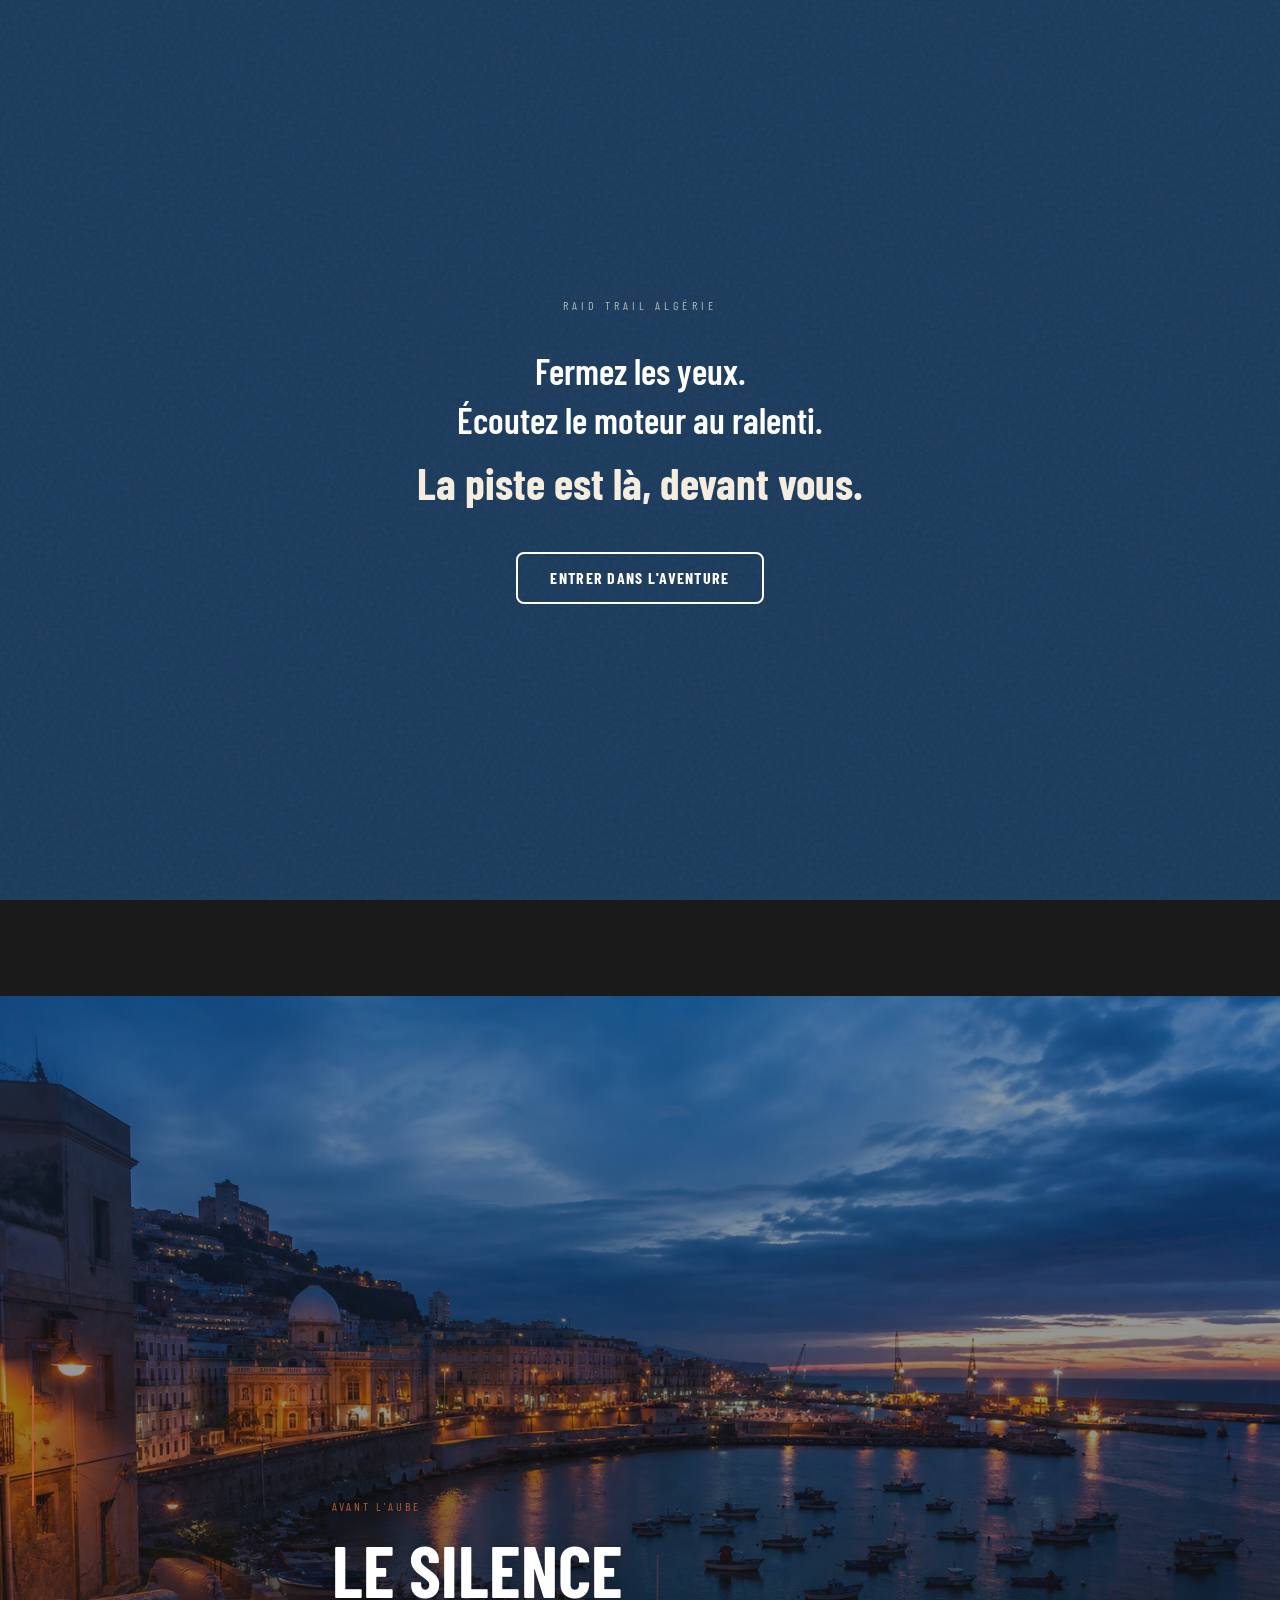
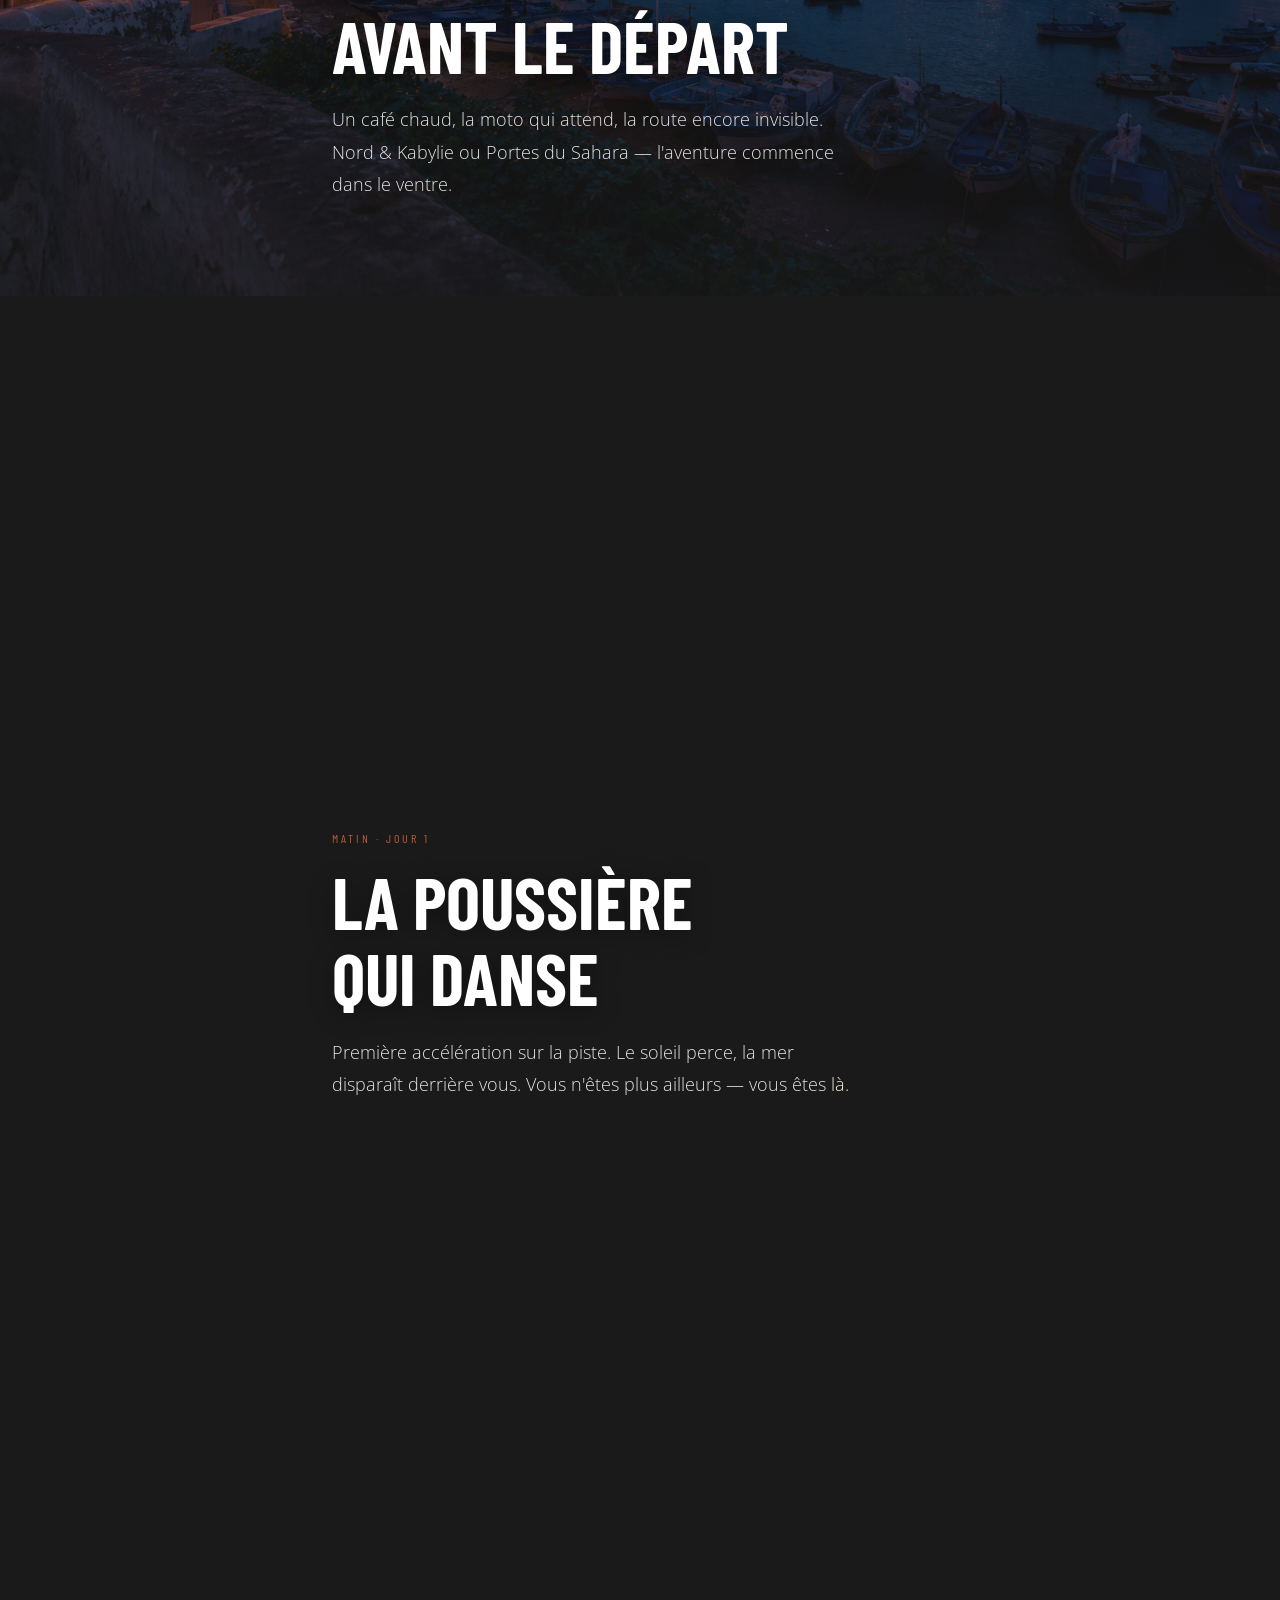
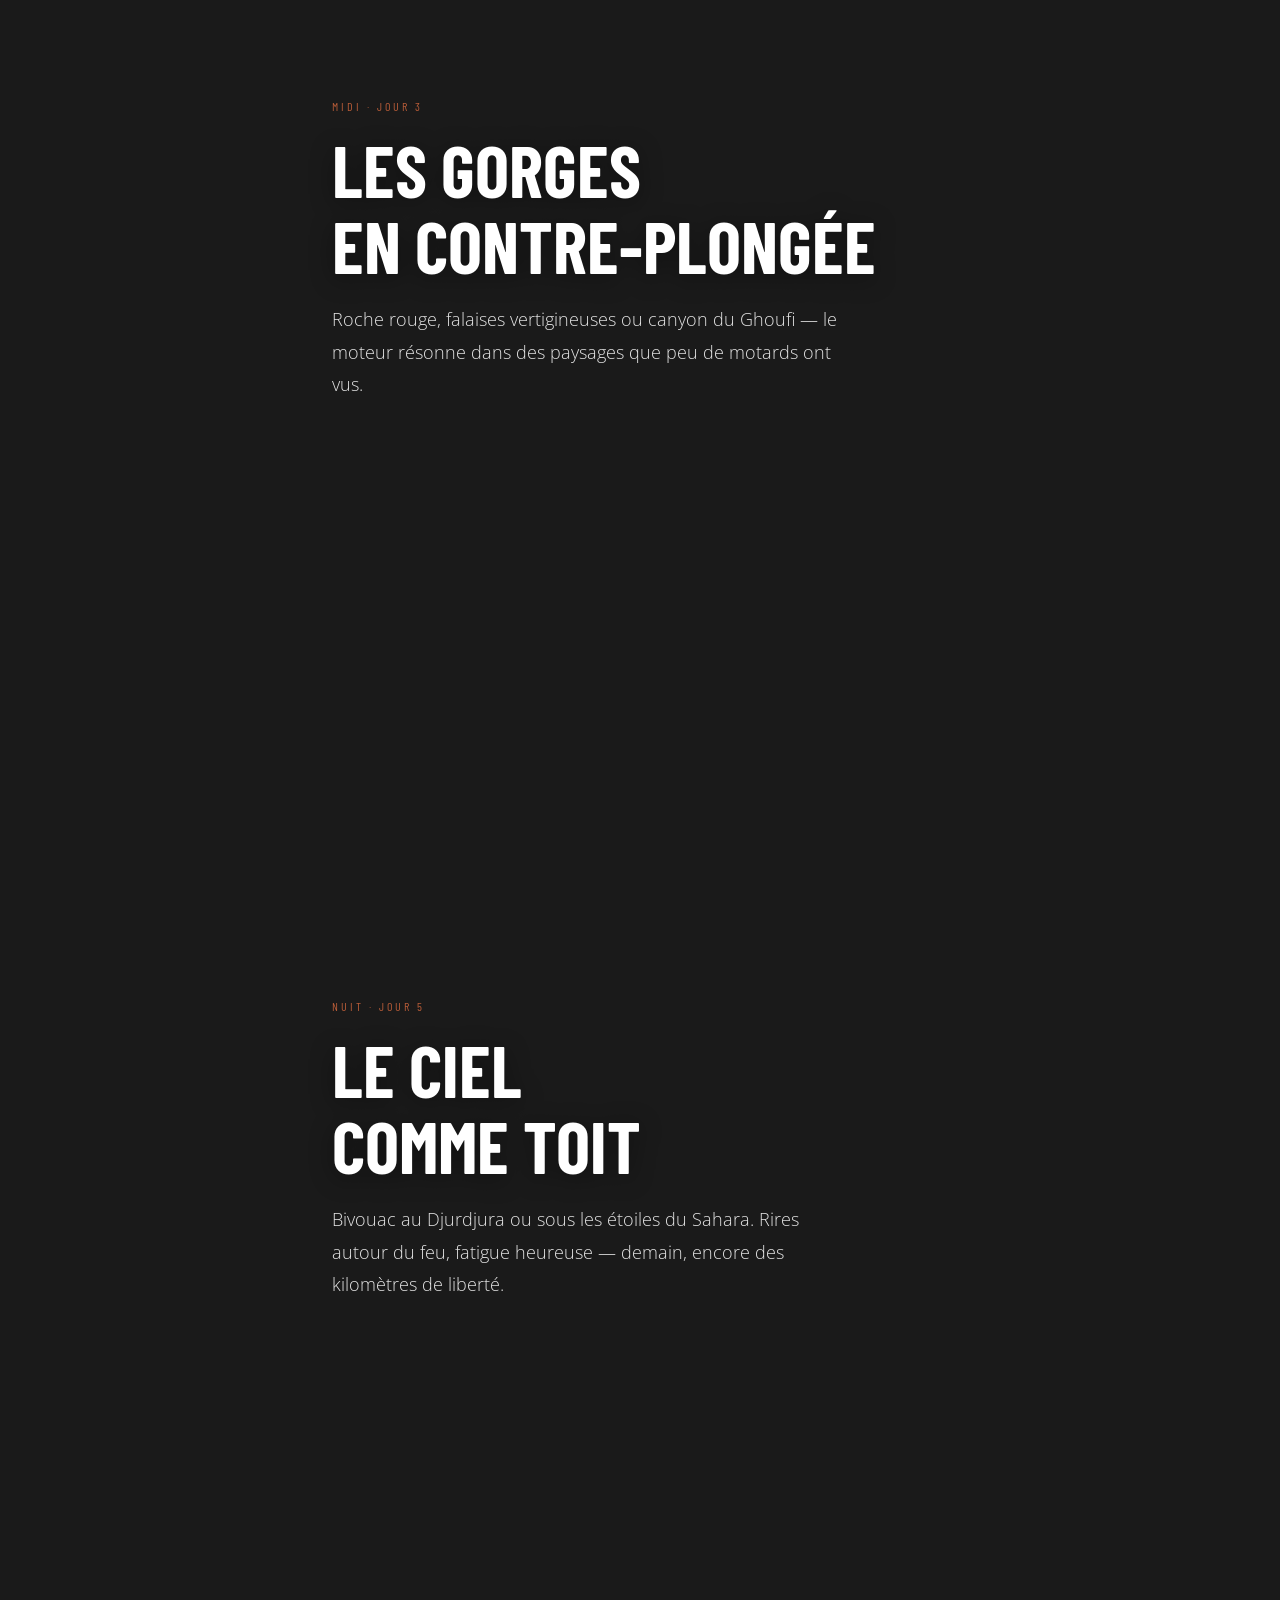
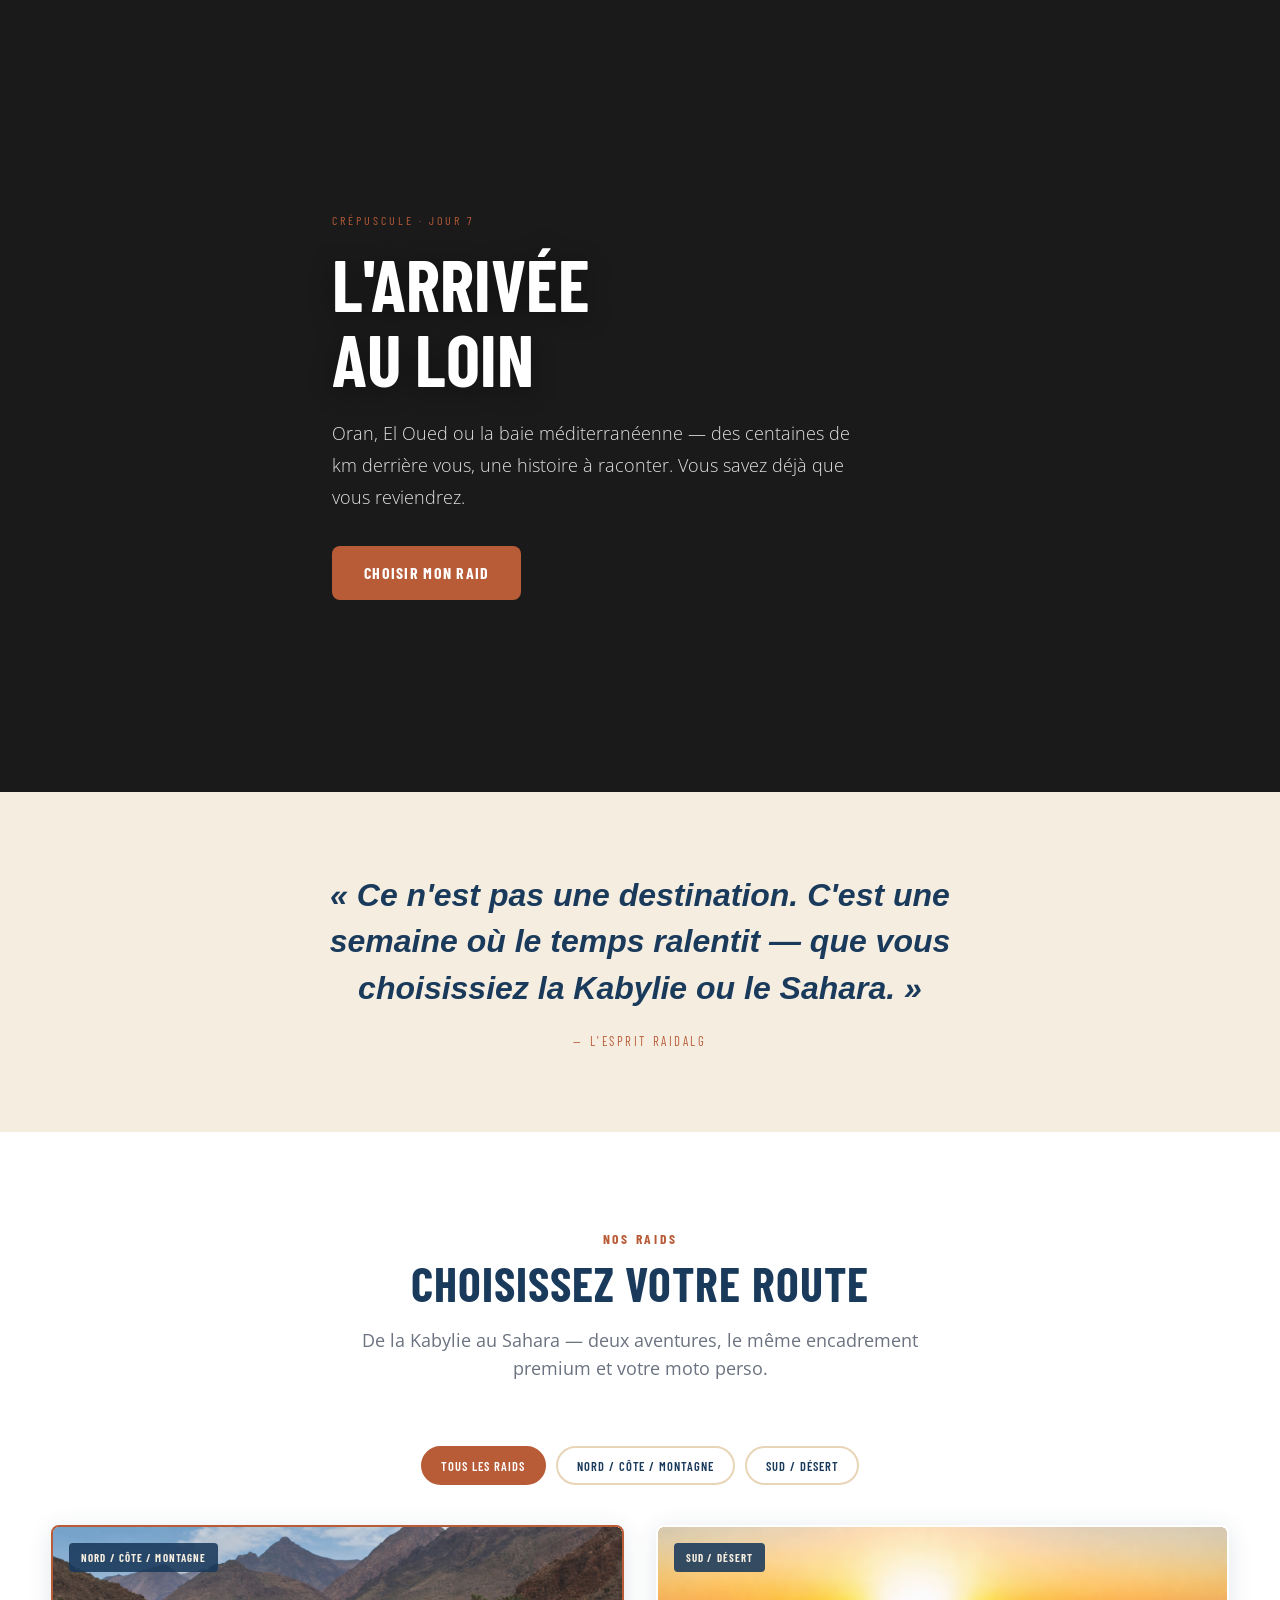
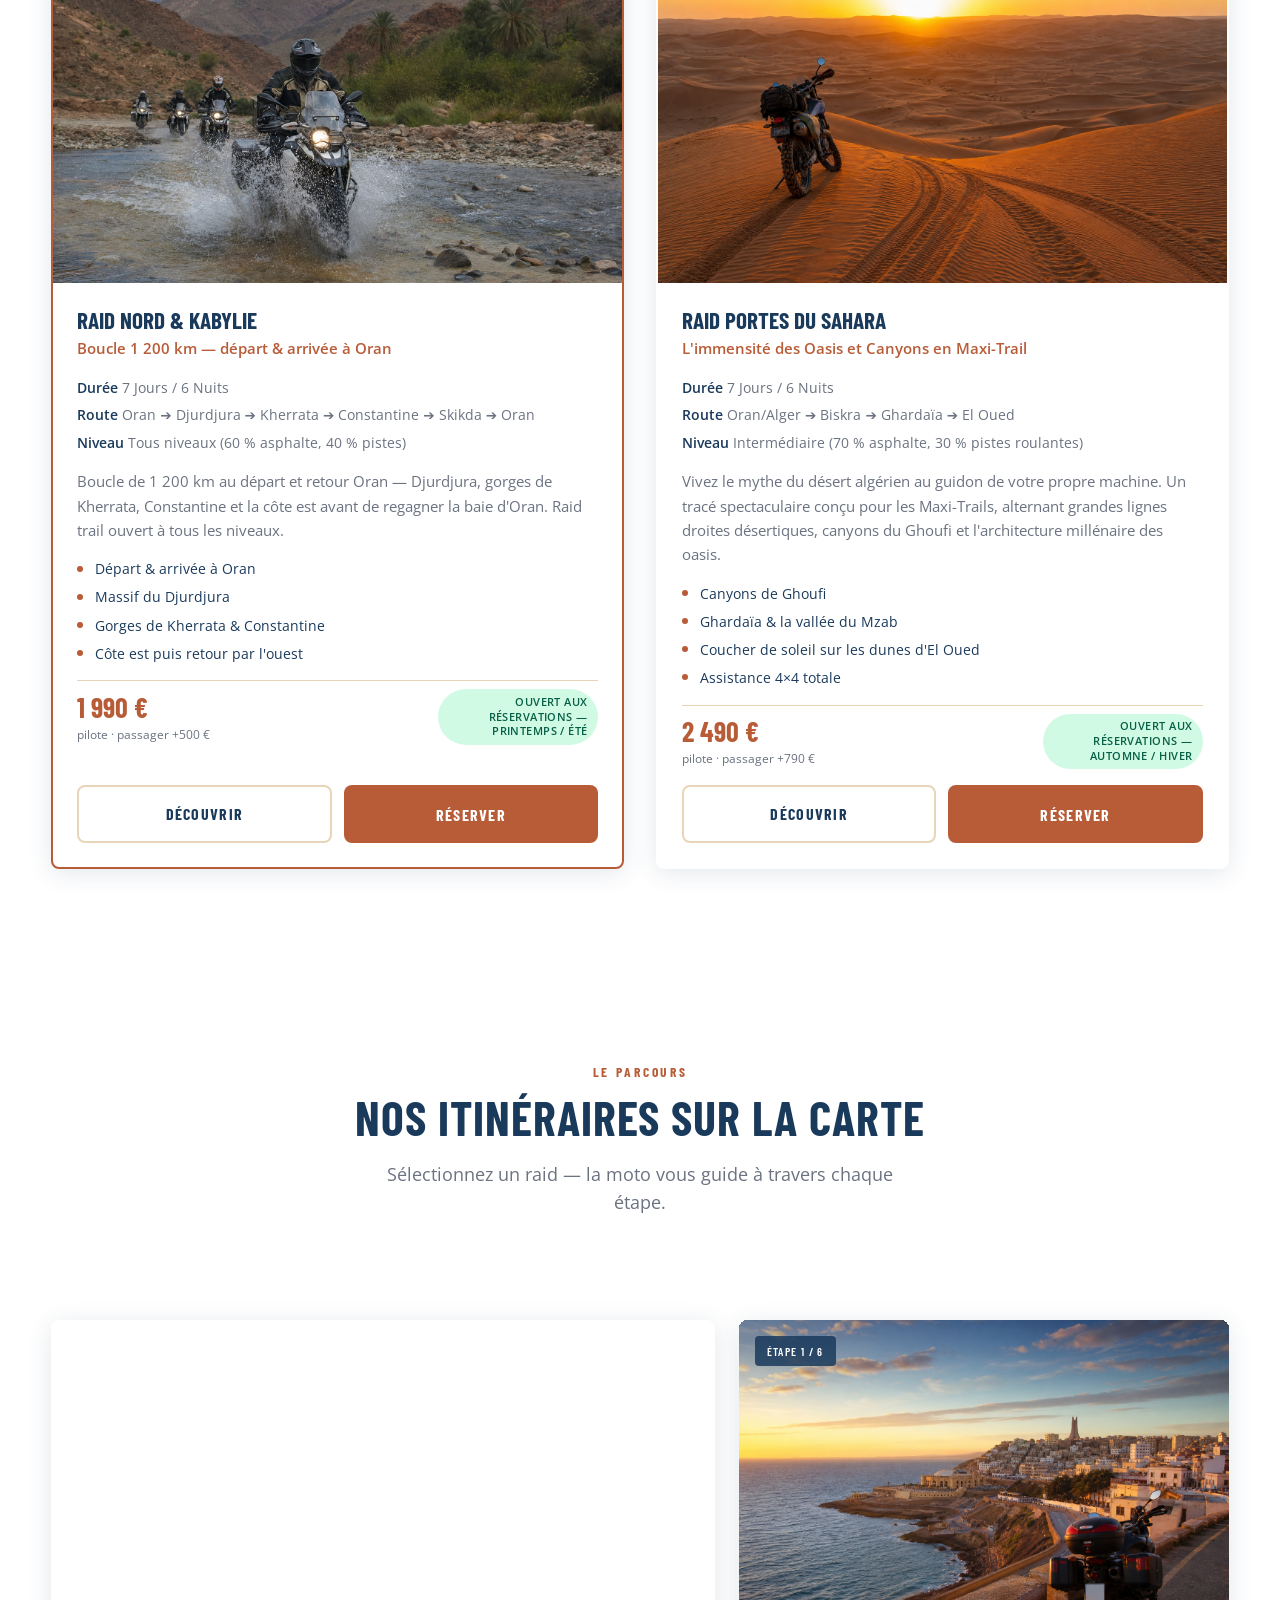
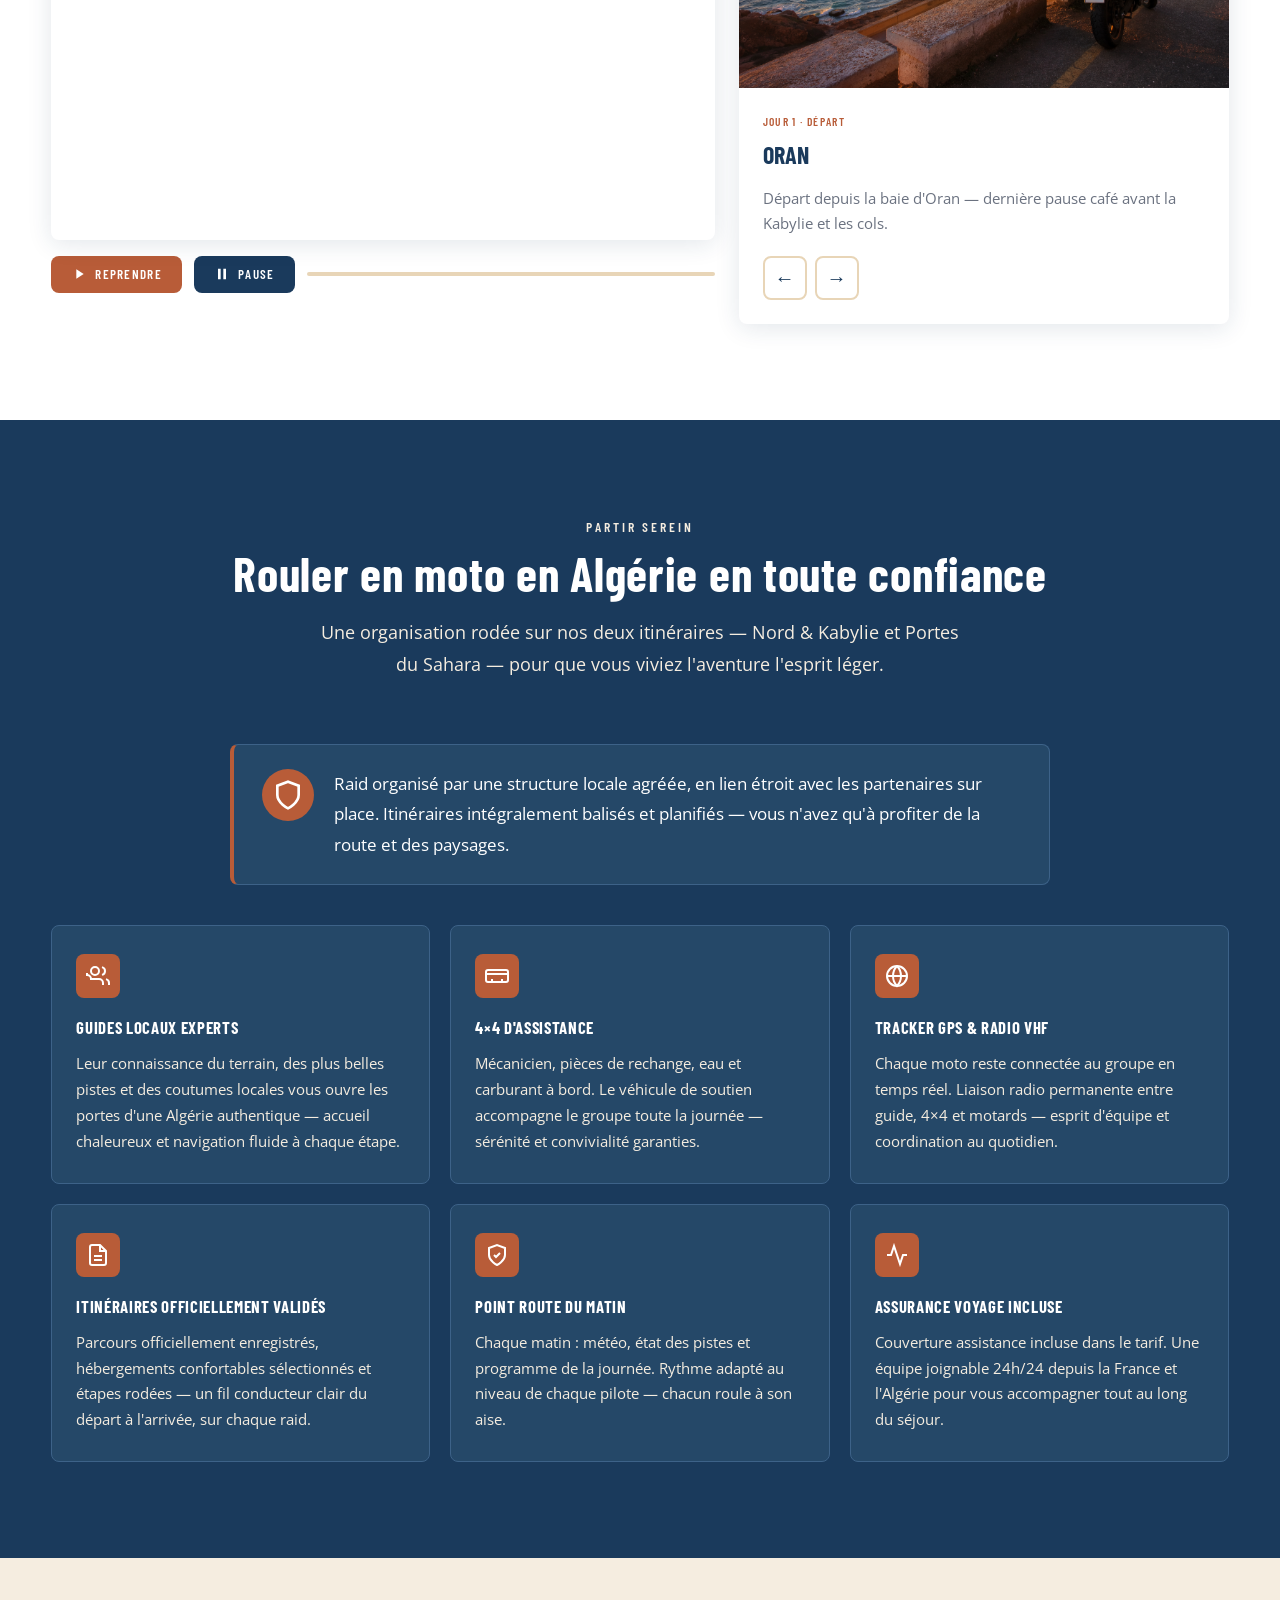
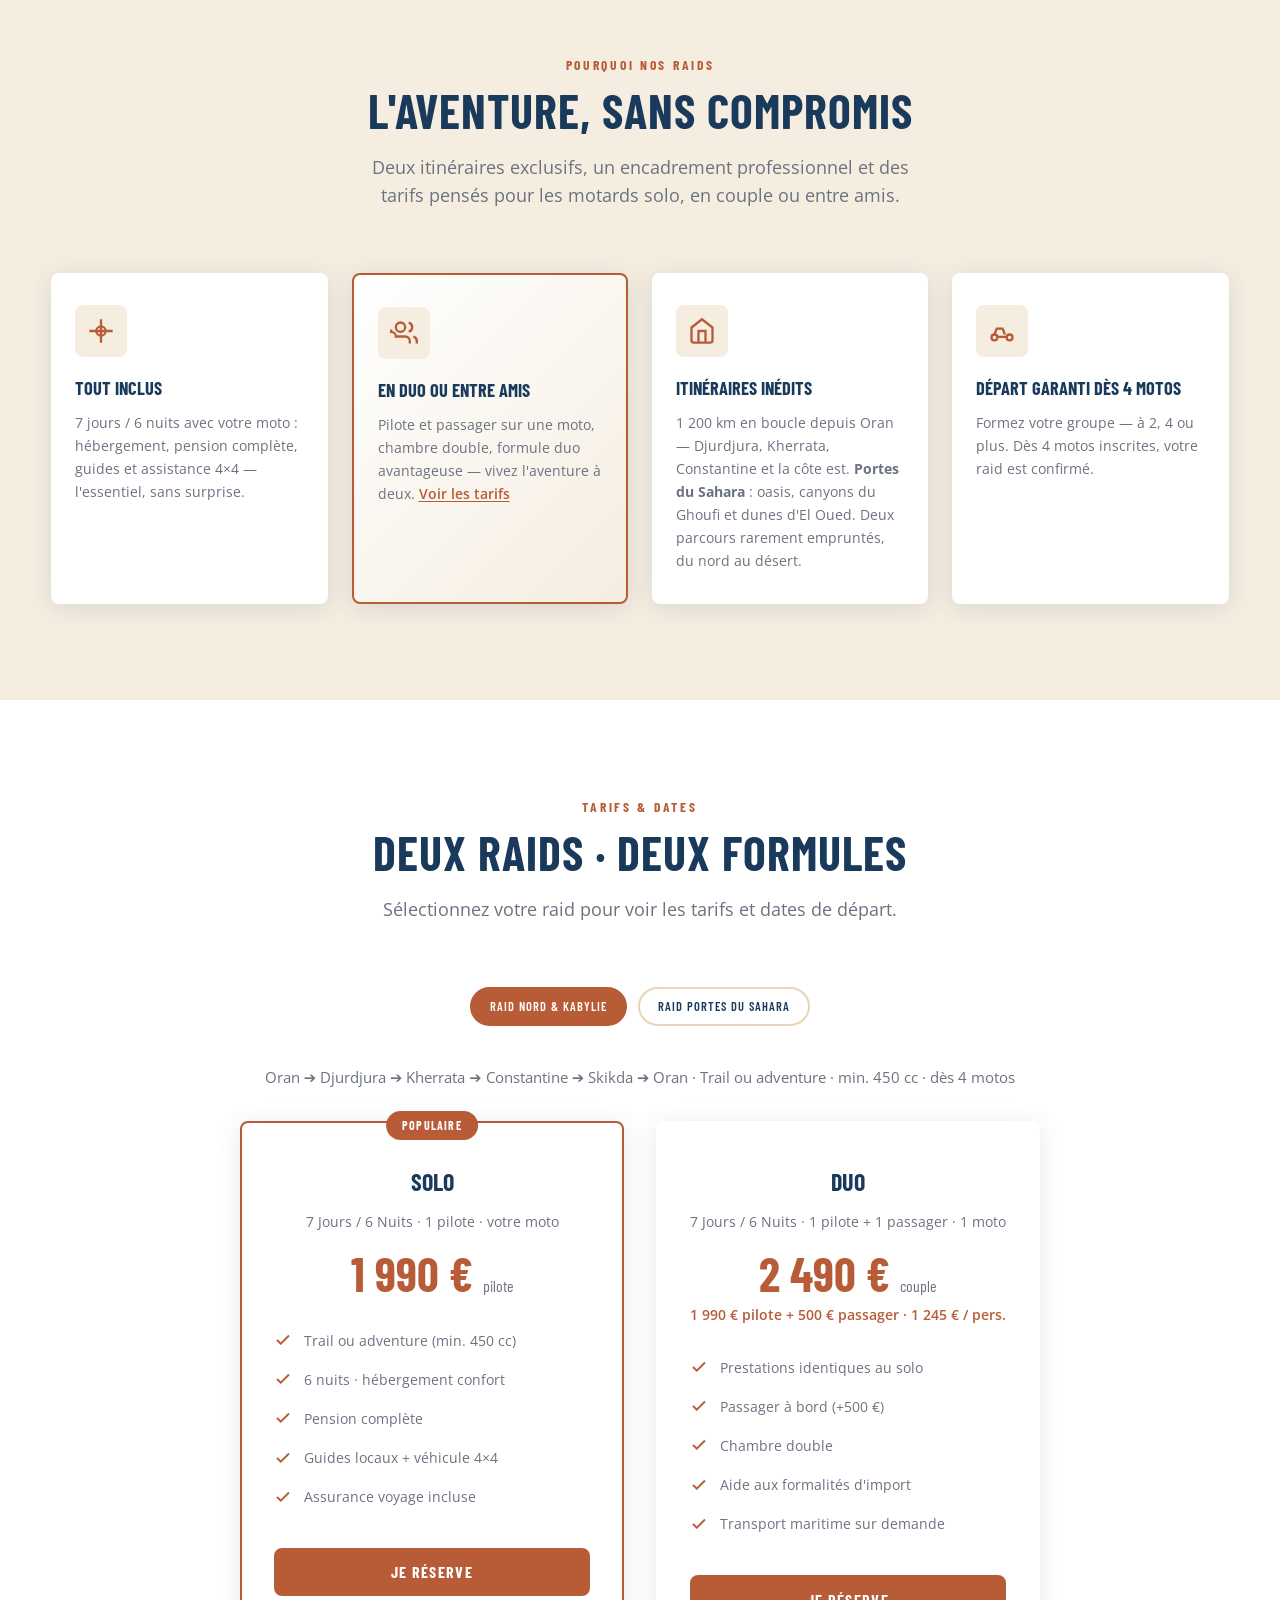
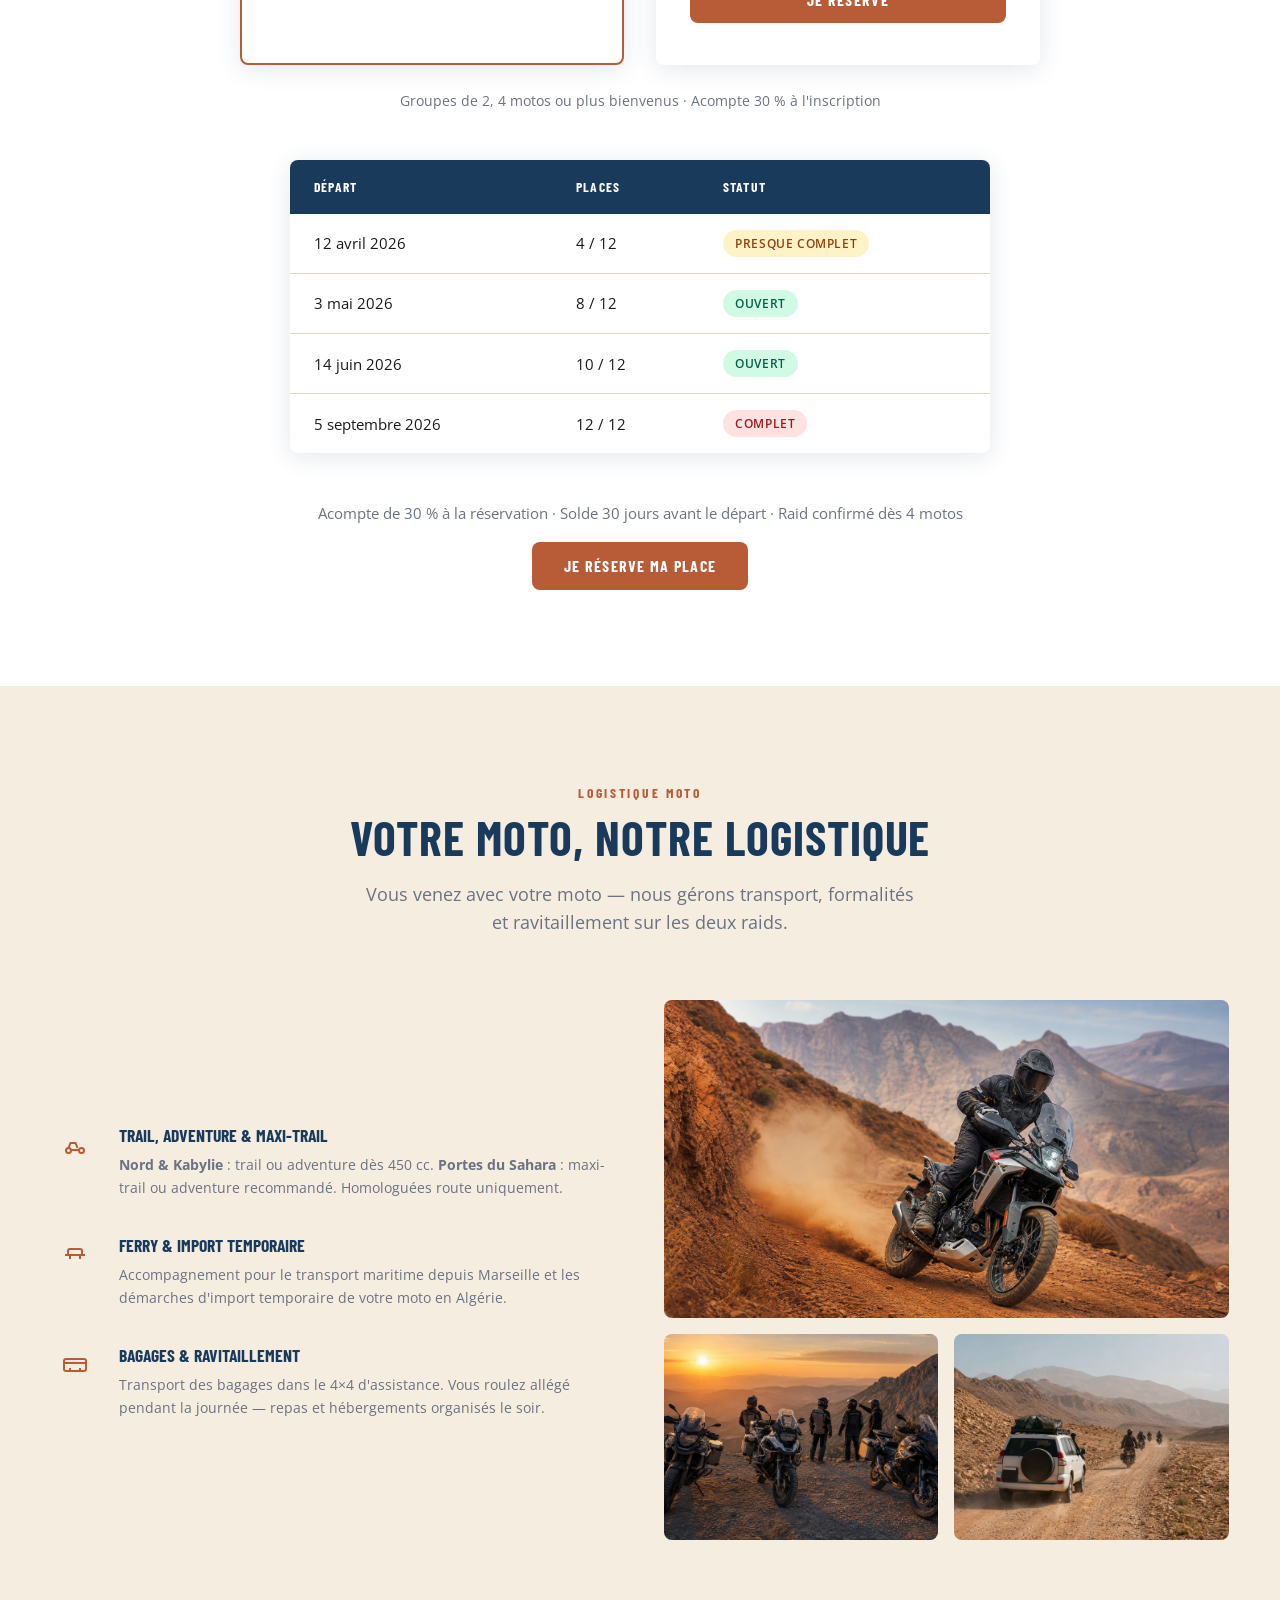
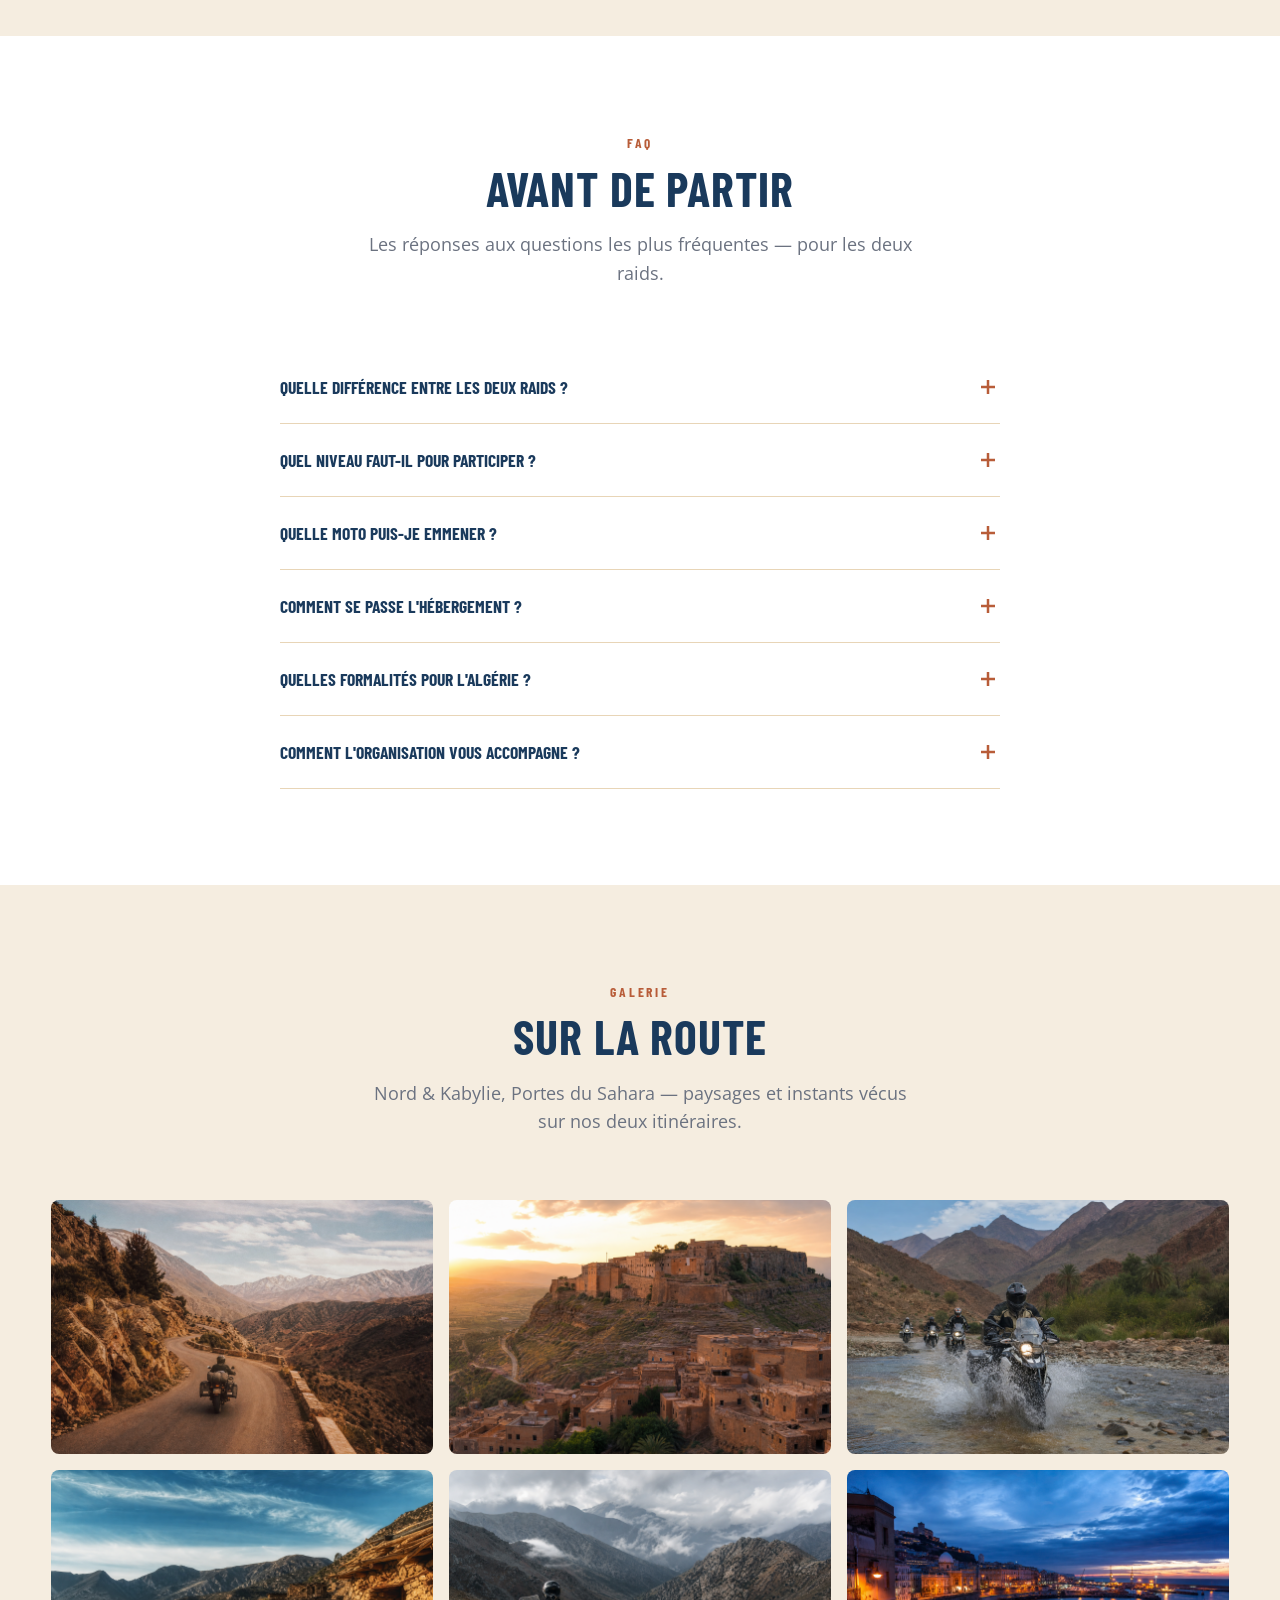
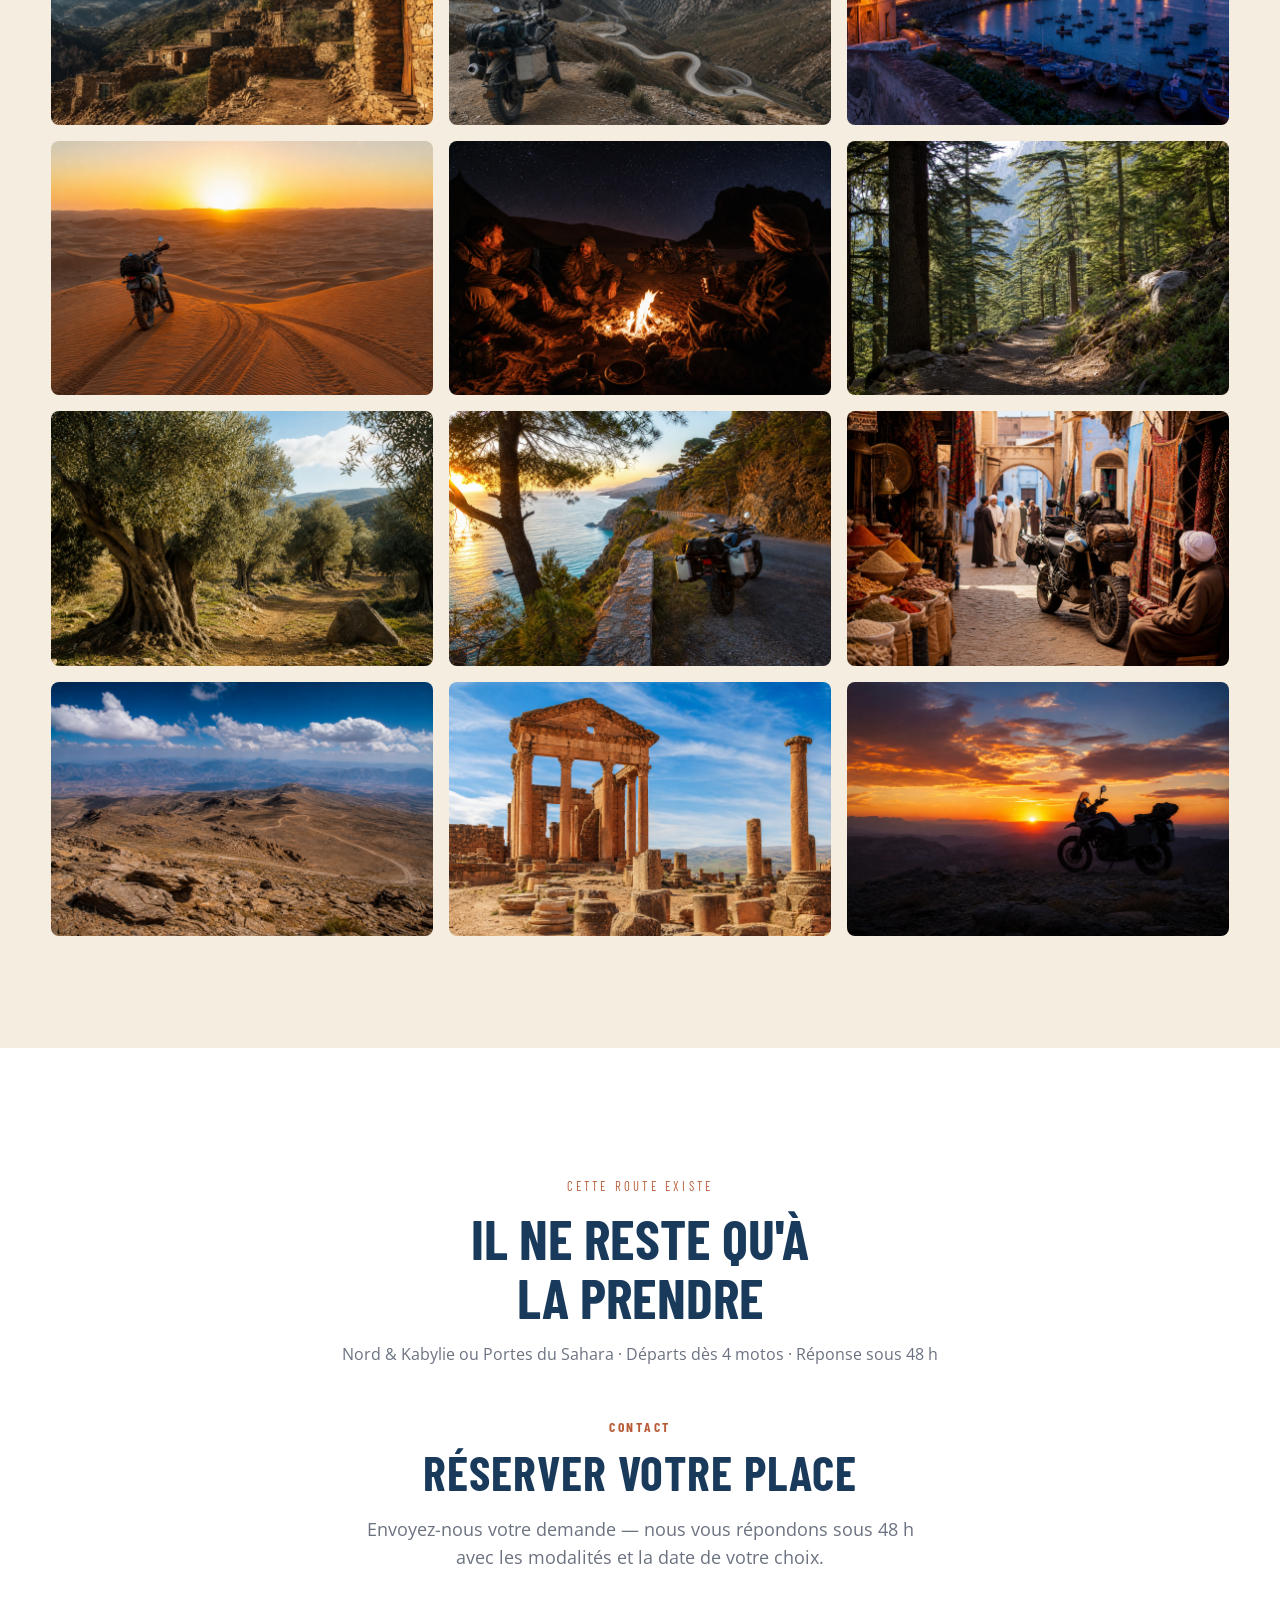
==== commit dd3e1fae: "Refondre le raid Nord en boucle Oran départ-arrivée. Itinéraire Oran → Djurdjura → Kherrata → Consta" ====
--- a/index.html
+++ b/index.html
@@ -3,7 +3,7 @@
 <head>
   <meta charset="UTF-8">
   <meta name="viewport" content="width=device-width, initial-scale=1.0">
-  <meta name="description" content="Raids moto en Algérie — Nord & Kabylie (Skikda → Oran) et Portes du Sahara (Ghardaïa, El Oued). Maxi-trail et trail, dès 4 motos.">
+  <meta name="description" content="Raids moto en Algérie — Nord & Kabylie (boucle Oran) et Portes du Sahara (Ghardaïa, El Oued). Maxi-trail et trail, dès 4 motos.">
   <title>Raid Trail Algérie — Nos raids moto</title>
 
   <link rel="icon" href="favicon.svg" type="image/svg+xml">
@@ -11,7 +11,7 @@
   <meta property="og:type" content="website">
   <meta property="og:url" content="https://raid-trail-algerie.vercel.app/">
   <meta property="og:title" content="Raid Trail Algérie — Nord & Kabylie · Portes du Sahara">
-  <meta property="og:description" content="Deux raids moto en Algérie : côte & Kabylie (Skikda → Oran) et Portes du Sahara (Ghardaïa, El Oued). Trail et maxi-trail, dès 1 990 €.">
+  <meta property="og:description" content="Deux raids moto en Algérie : boucle Nord & Kabylie (Oran) et Portes du Sahara (Ghardaïa, El Oued). Trail et maxi-trail, dès 1 990 €.">
   <meta property="og:image" content="https://raid-trail-algerie.vercel.app/images/hero.jpg">
   <meta property="og:locale" content="fr_FR">
   <meta name="twitter:card" content="summary_large_image">
@@ -203,13 +203,13 @@
 
         <aside class="journey-preview" id="journeyPreview" aria-live="polite">
           <div class="journey-preview-image">
-            <img id="previewImg" src="images/route-skikda.jpg" alt="Côte de Skikda" width="600" height="400">
-            <span class="journey-preview-step" id="previewStep">Étape 1 / 5</span>
+            <img id="previewImg" src="images/route-oran.jpg" alt="Baie d'Oran" width="600" height="400">
+            <span class="journey-preview-step" id="previewStep">Étape 1 / 6</span>
           </div>
           <div class="journey-preview-body">
             <p class="journey-preview-tag" id="previewTag">Jour 1 · Départ</p>
-            <h3 class="journey-preview-title" id="previewTitle">Skikda</h3>
-            <p class="journey-preview-desc" id="previewDesc">Départ sur la côte est — falaises, pins maritimes et premières pistes en bord de mer.</p>
+            <h3 class="journey-preview-title" id="previewTitle">Oran</h3>
+            <p class="journey-preview-desc" id="previewDesc">Départ depuis la baie d'Oran — dernière pause café avant la Kabylie et les cols.</p>
             <div class="journey-preview-nav">
               <button type="button" class="journey-nav-btn" id="prevStage" aria-label="Étape précédente">←</button>
               <button type="button" class="journey-nav-btn" id="nextStage" aria-label="Étape suivante">→</button>
@@ -314,7 +314,7 @@
             <svg width="28" height="28" viewBox="0 0 24 24" fill="none" stroke="currentColor" stroke-width="2"><path d="M3 9l9-7 9 7v11a2 2 0 01-2 2H5a2 2 0 01-2-2z"/><polyline points="9 22 9 12 15 12 15 22"/></svg>
           </div>
           <h3>Itinéraires inédits</h3>
-          <p>1 200 km à travers l'est et l'ouest algérien — gorges, montagnes et Méditerranée. <strong>Portes du Sahara</strong> : oasis, canyons du Ghoufi et dunes d'El Oued. Deux parcours rarement empruntés, du nord au désert.</p>
+          <p>1 200 km en boucle depuis Oran — Djurdjura, Kherrata, Constantine et la côte est. <strong>Portes du Sahara</strong> : oasis, canyons du Ghoufi et dunes d'El Oued. Deux parcours rarement empruntés, du nord au désert.</p>
         </div>
         <div class="value-card">
           <div class="value-icon">
@@ -405,7 +405,7 @@
             <svg class="faq-icon" viewBox="0 0 24 24" fill="none" stroke="currentColor" stroke-width="2.5"><path d="M12 5v14M5 12h14"/></svg>
           </button>
           <div class="faq-answer">
-            <p><strong>Raid Nord & Kabylie</strong> (Skikda → Oran, 1 990 € solo) : côte est, gorges, Djurdjura — trail/adventure, tous niveaux. <strong>Raid Portes du Sahara</strong> (Alger → El Oued, 2 490 € solo) : oasis, Ghoufi, dunes — maxi-trail recommandé, niveau intermédiaire. Les deux : 7j/6n, encadrement identique, départ dès 4 motos.</p>
+            <p><strong>Raid Nord & Kabylie</strong> (boucle Oran, 1 990 € solo) : Djurdjura, Kherrata, Constantine, côte est — trail/adventure, tous niveaux. <strong>Raid Portes du Sahara</strong> (Alger → El Oued, 2 490 € solo) : oasis, Ghoufi, dunes — maxi-trail recommandé, niveau intermédiaire. Les deux : 7j/6n, encadrement identique, départ dès 4 motos.</p>
           </div>
         </div>
         <div class="faq-item">
